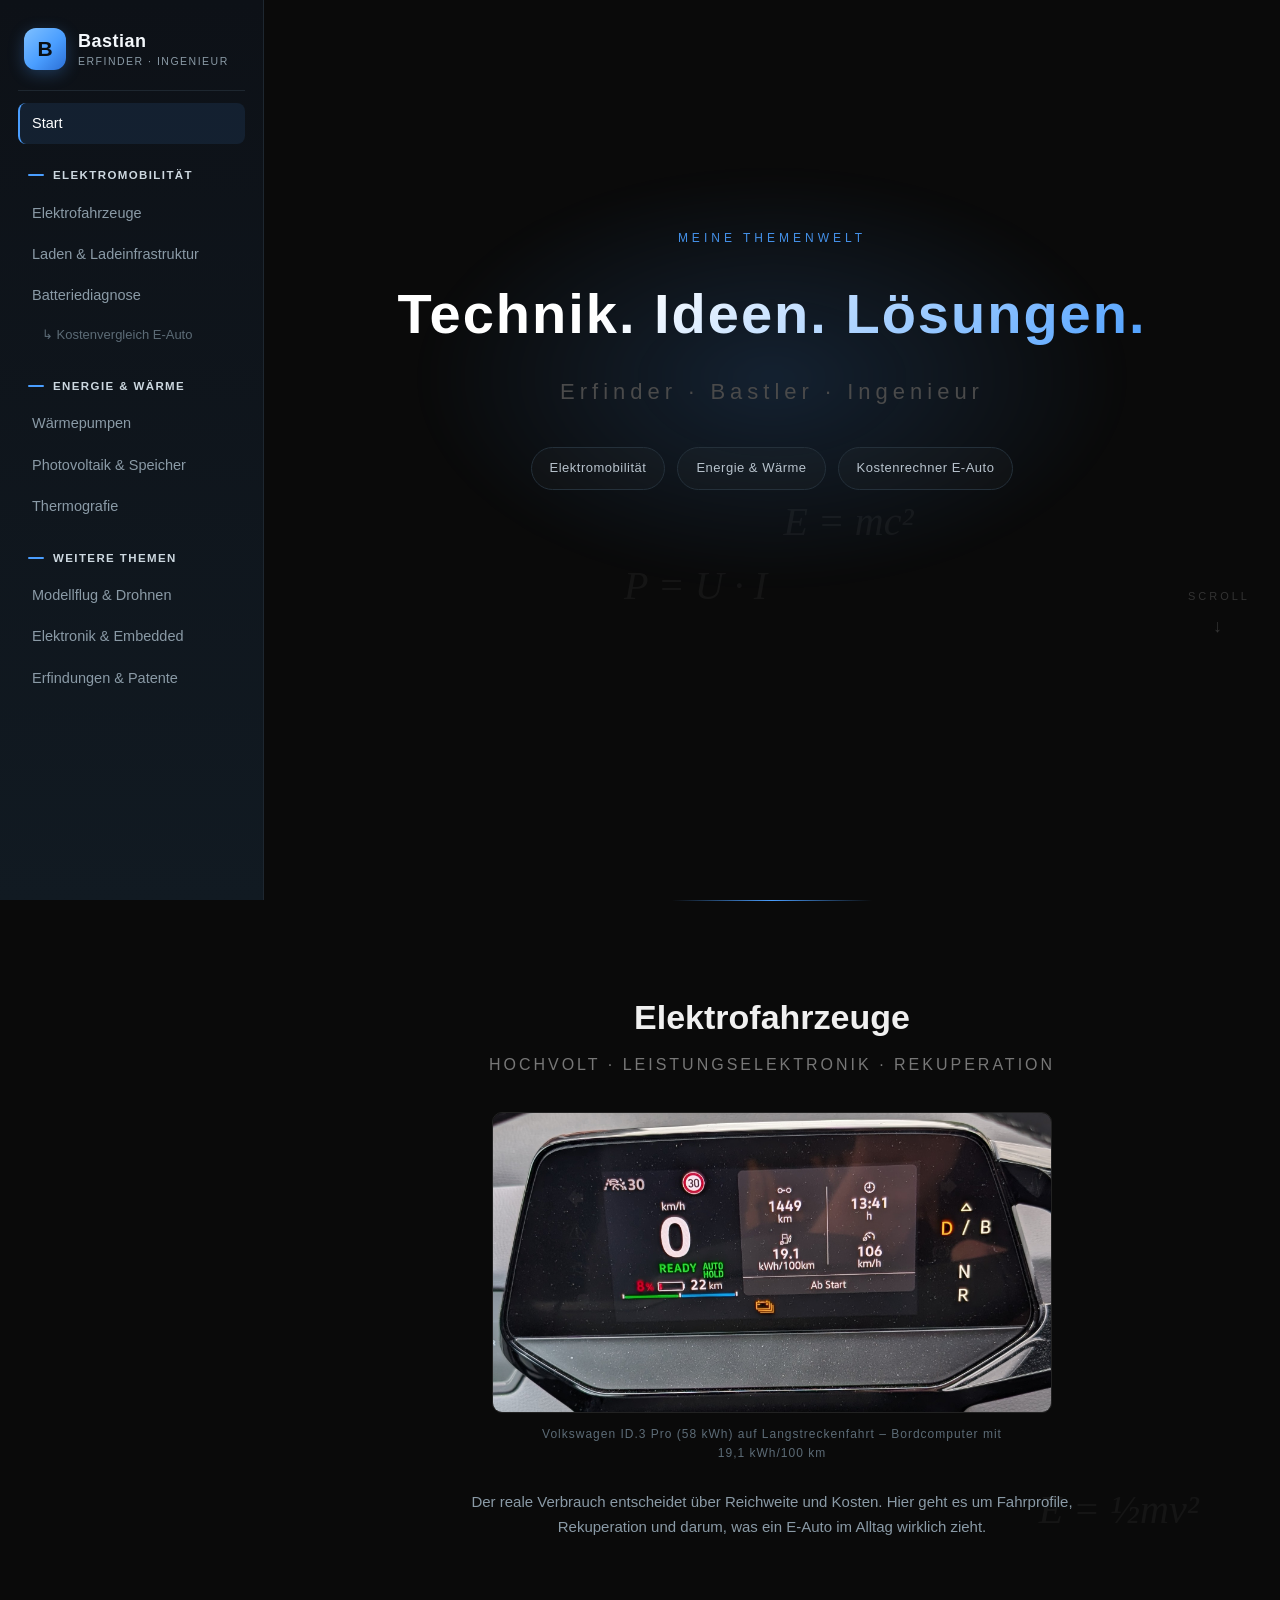
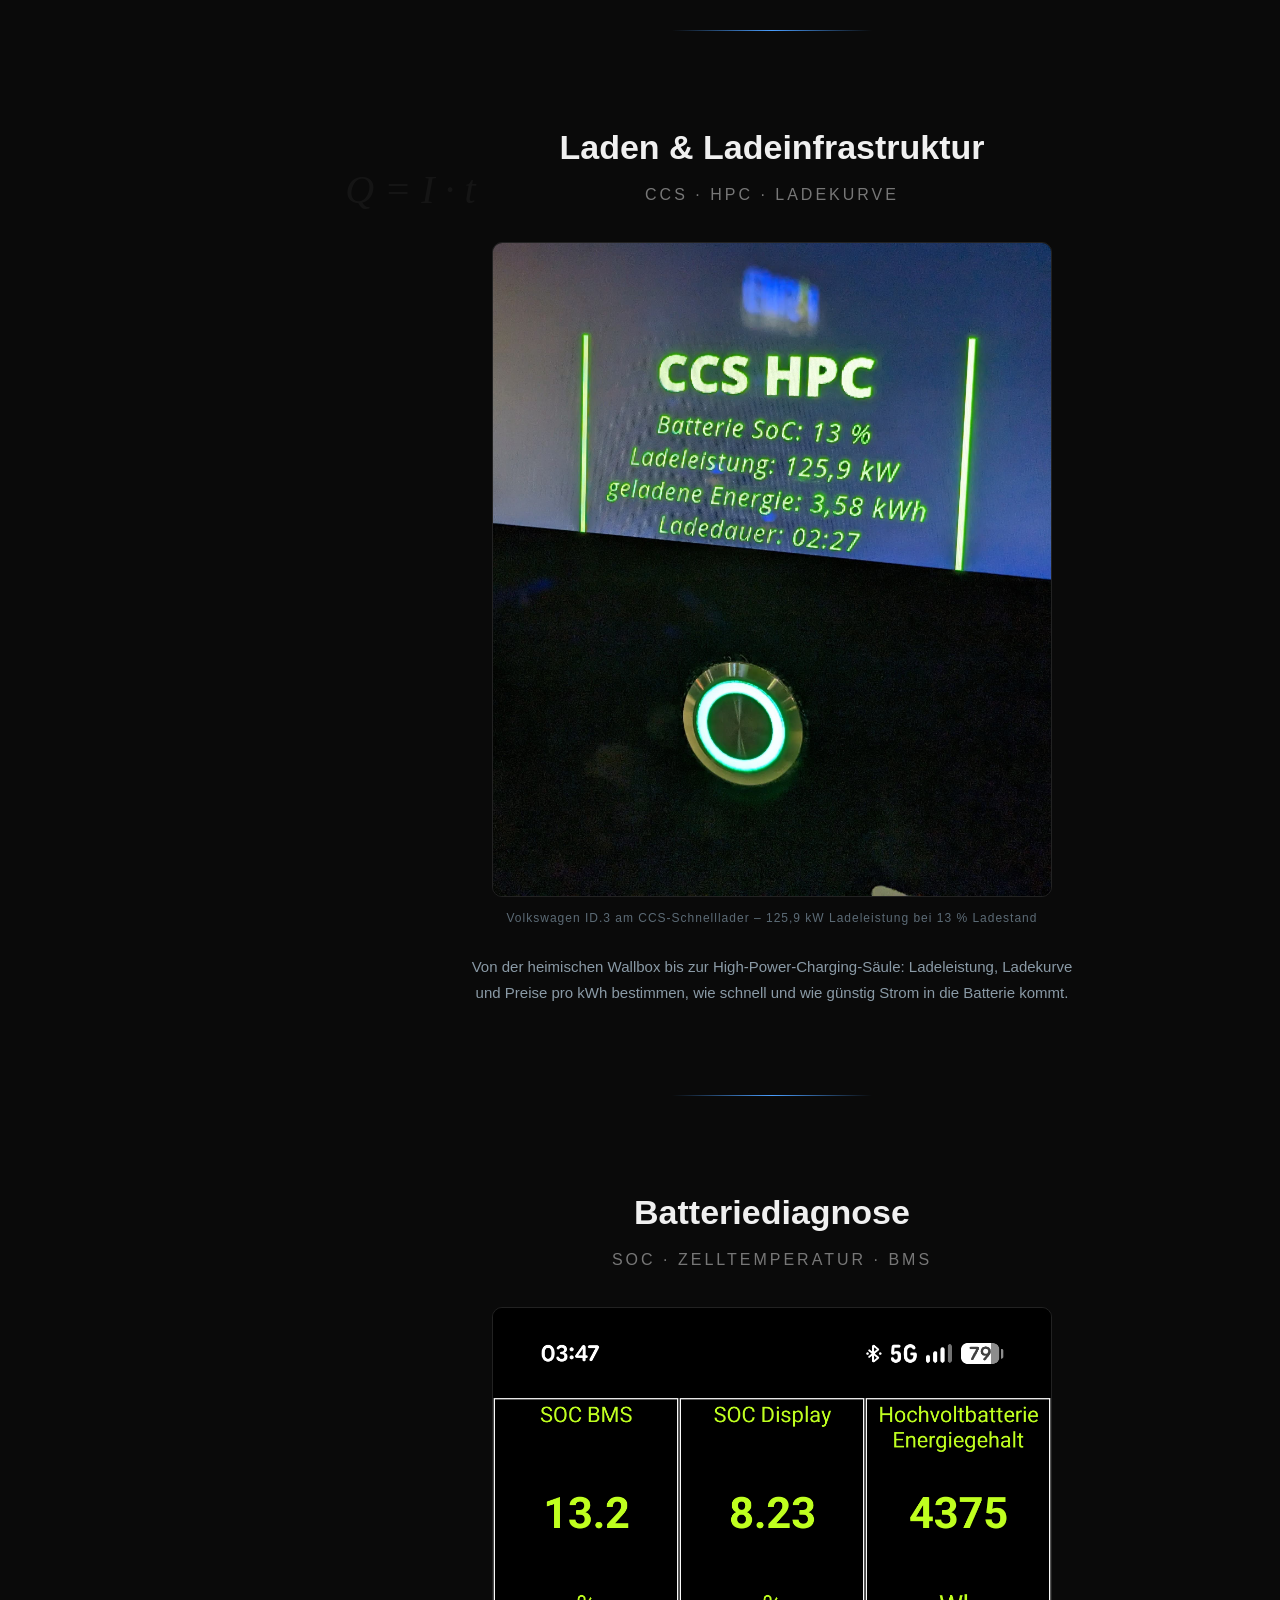
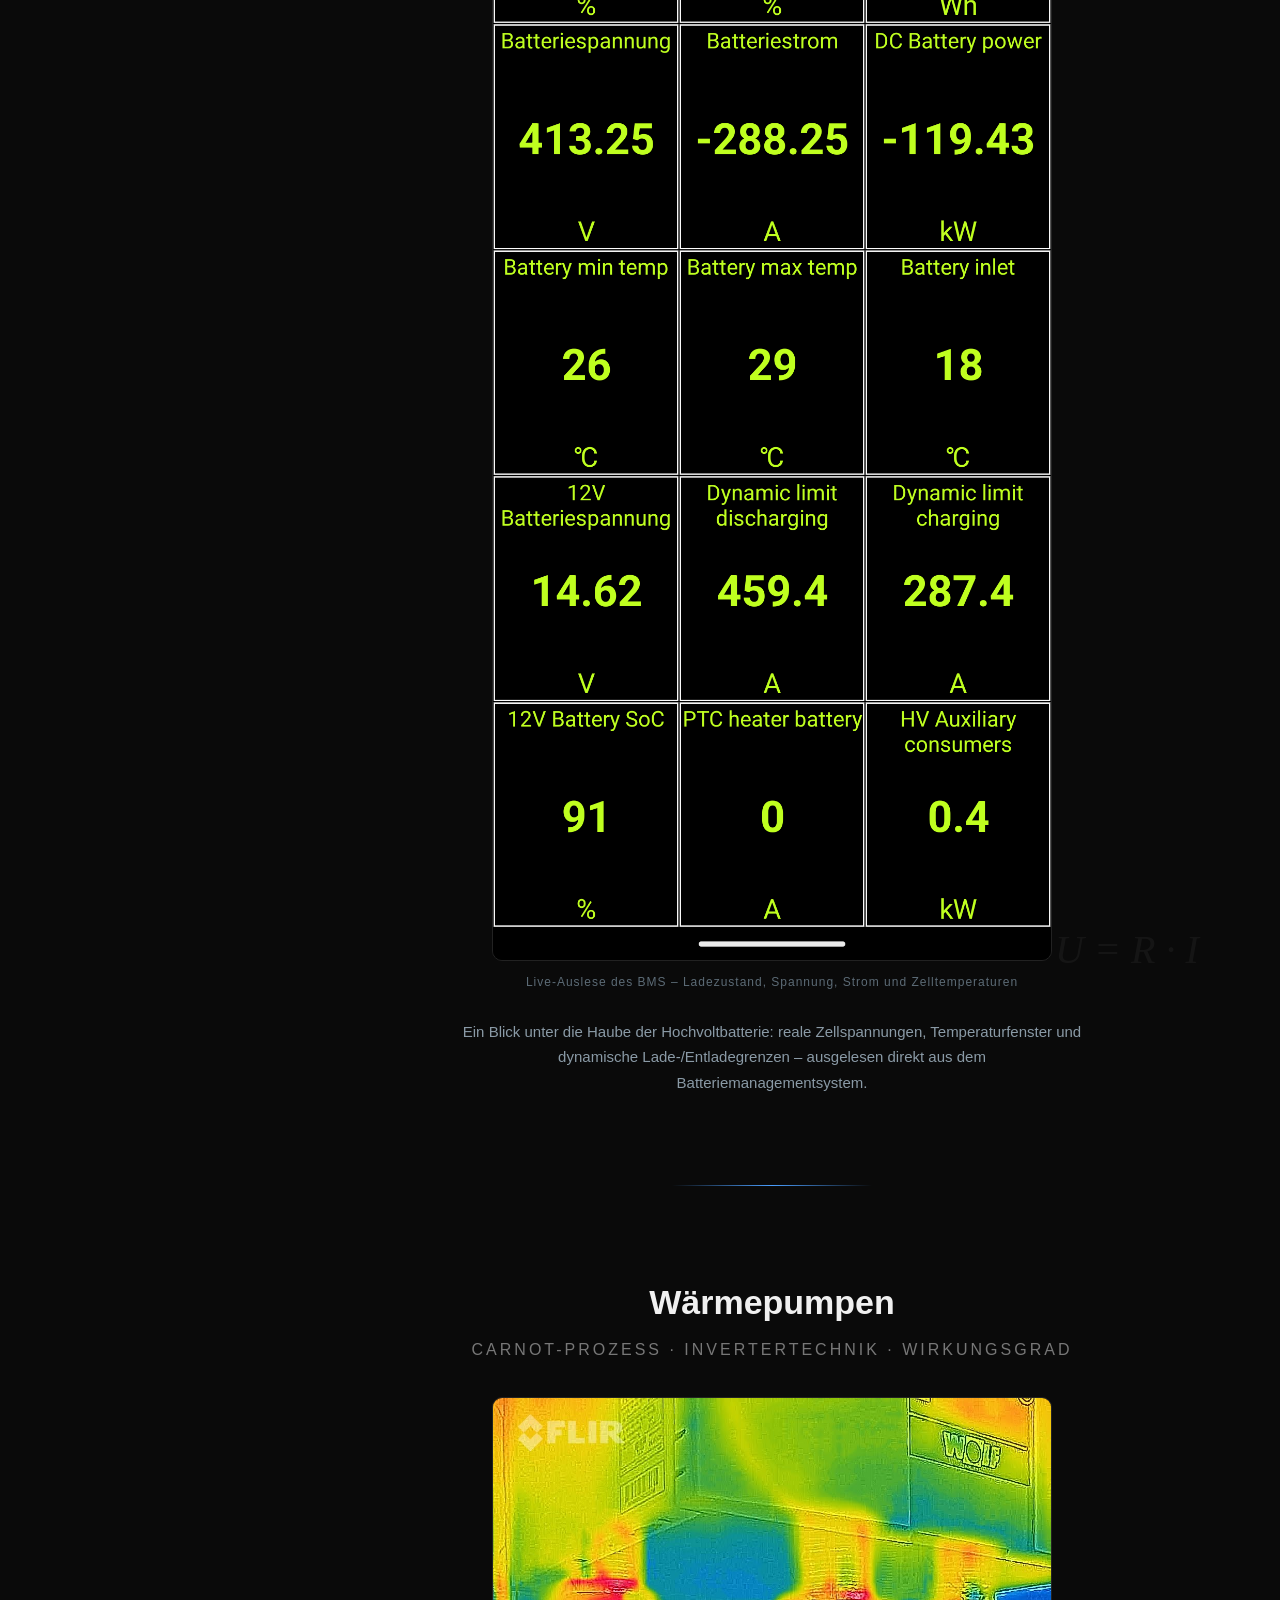
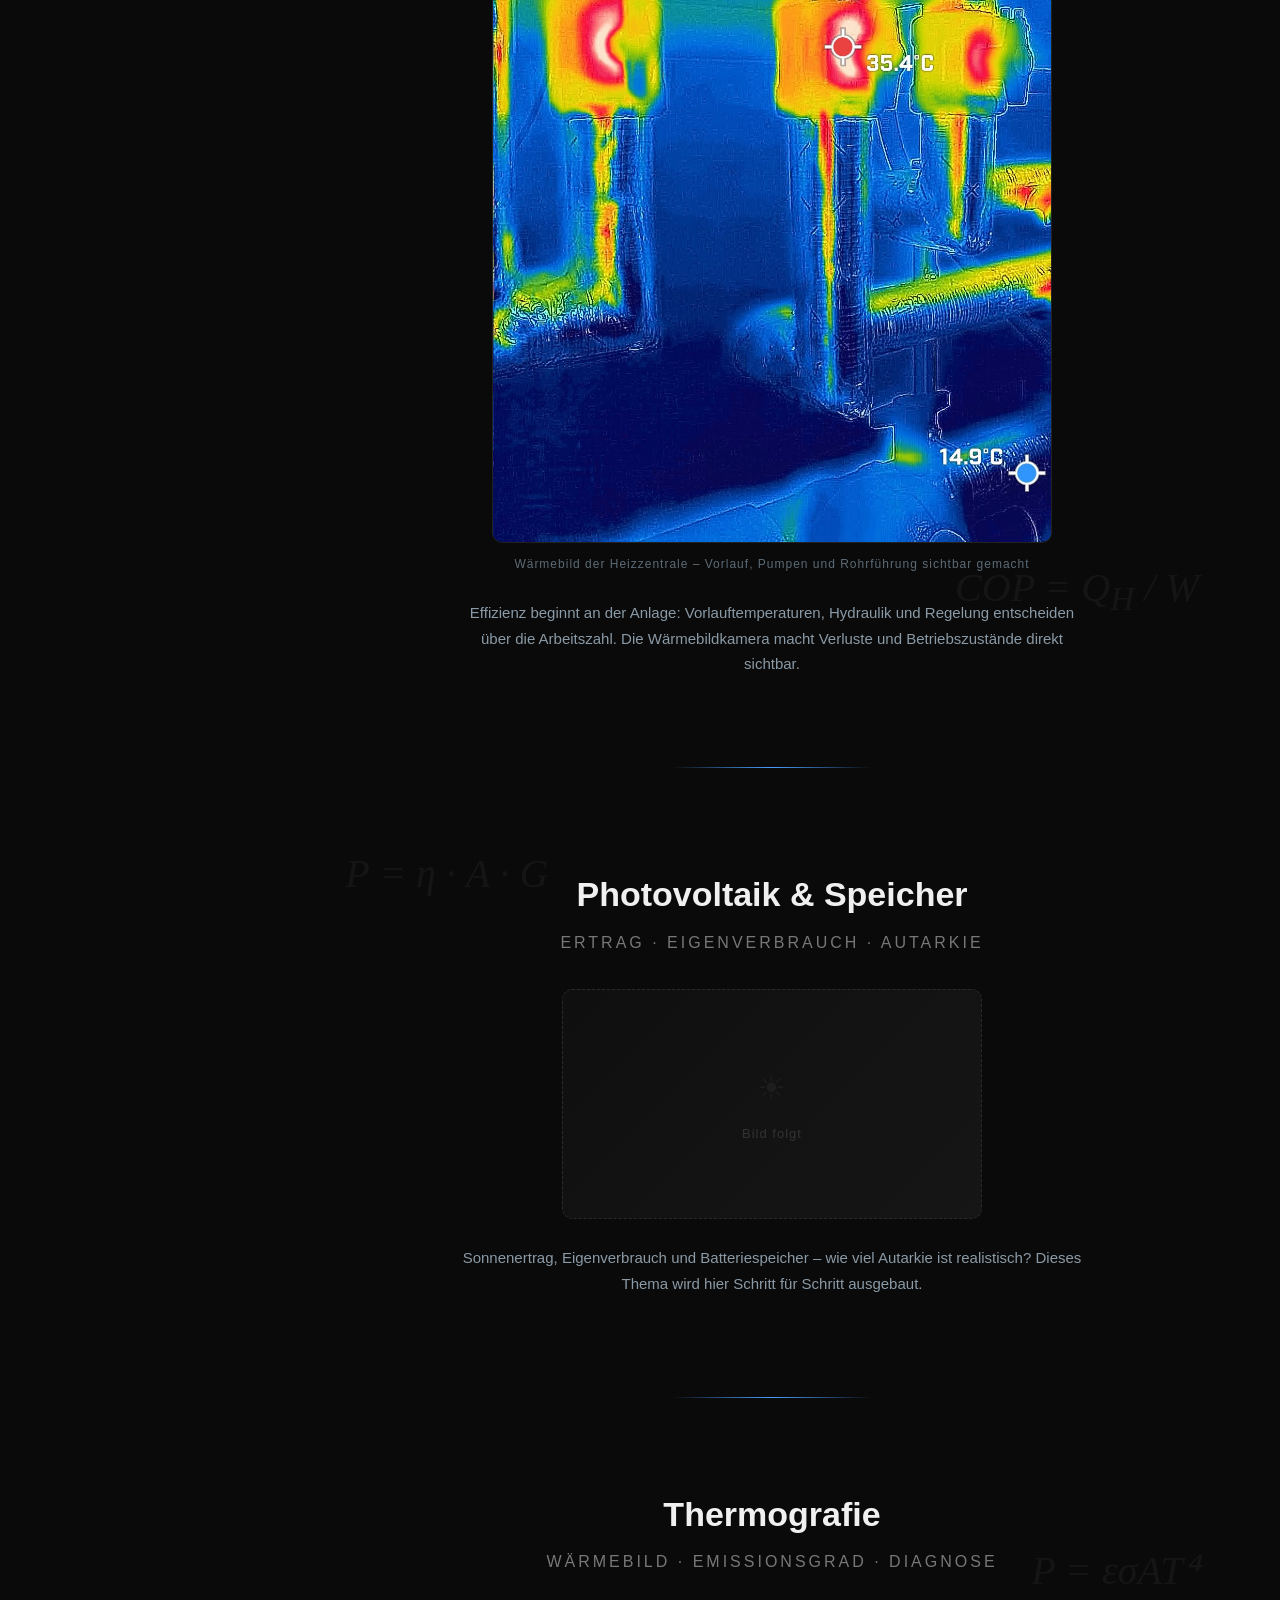
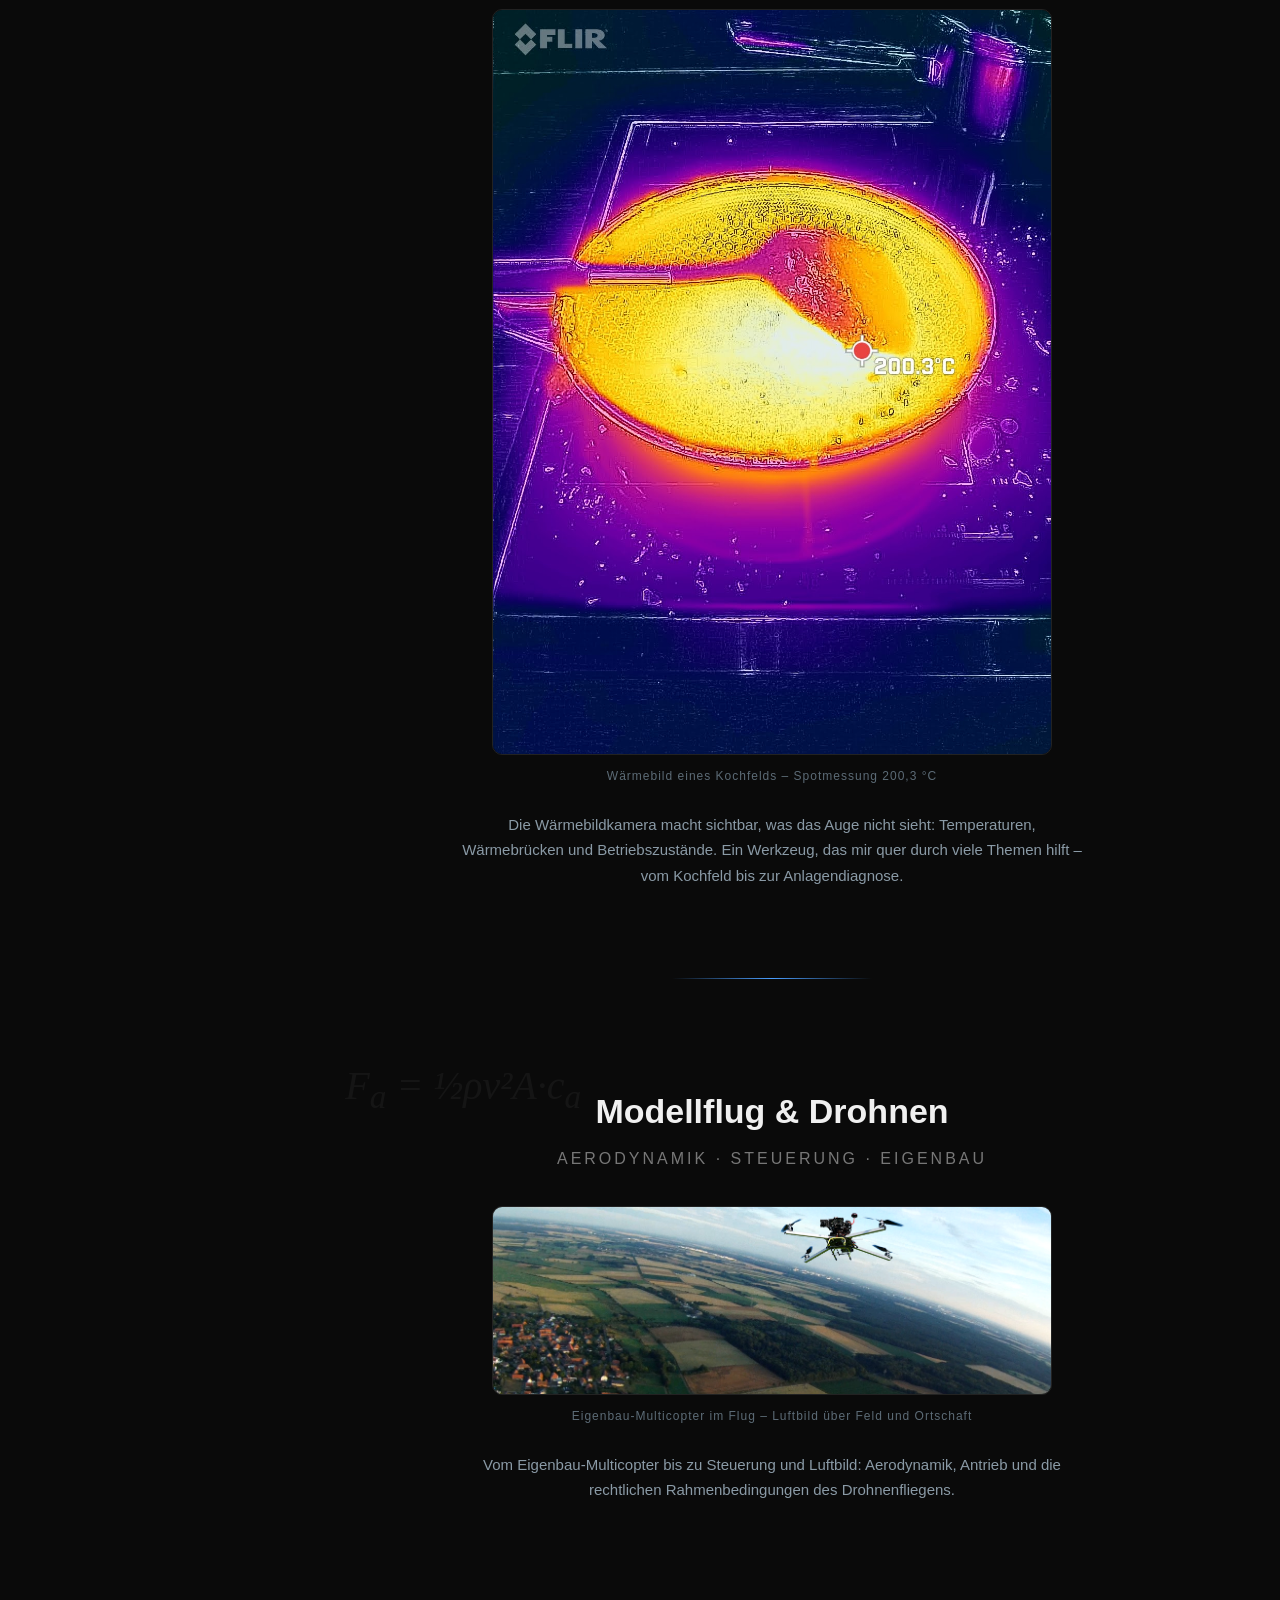
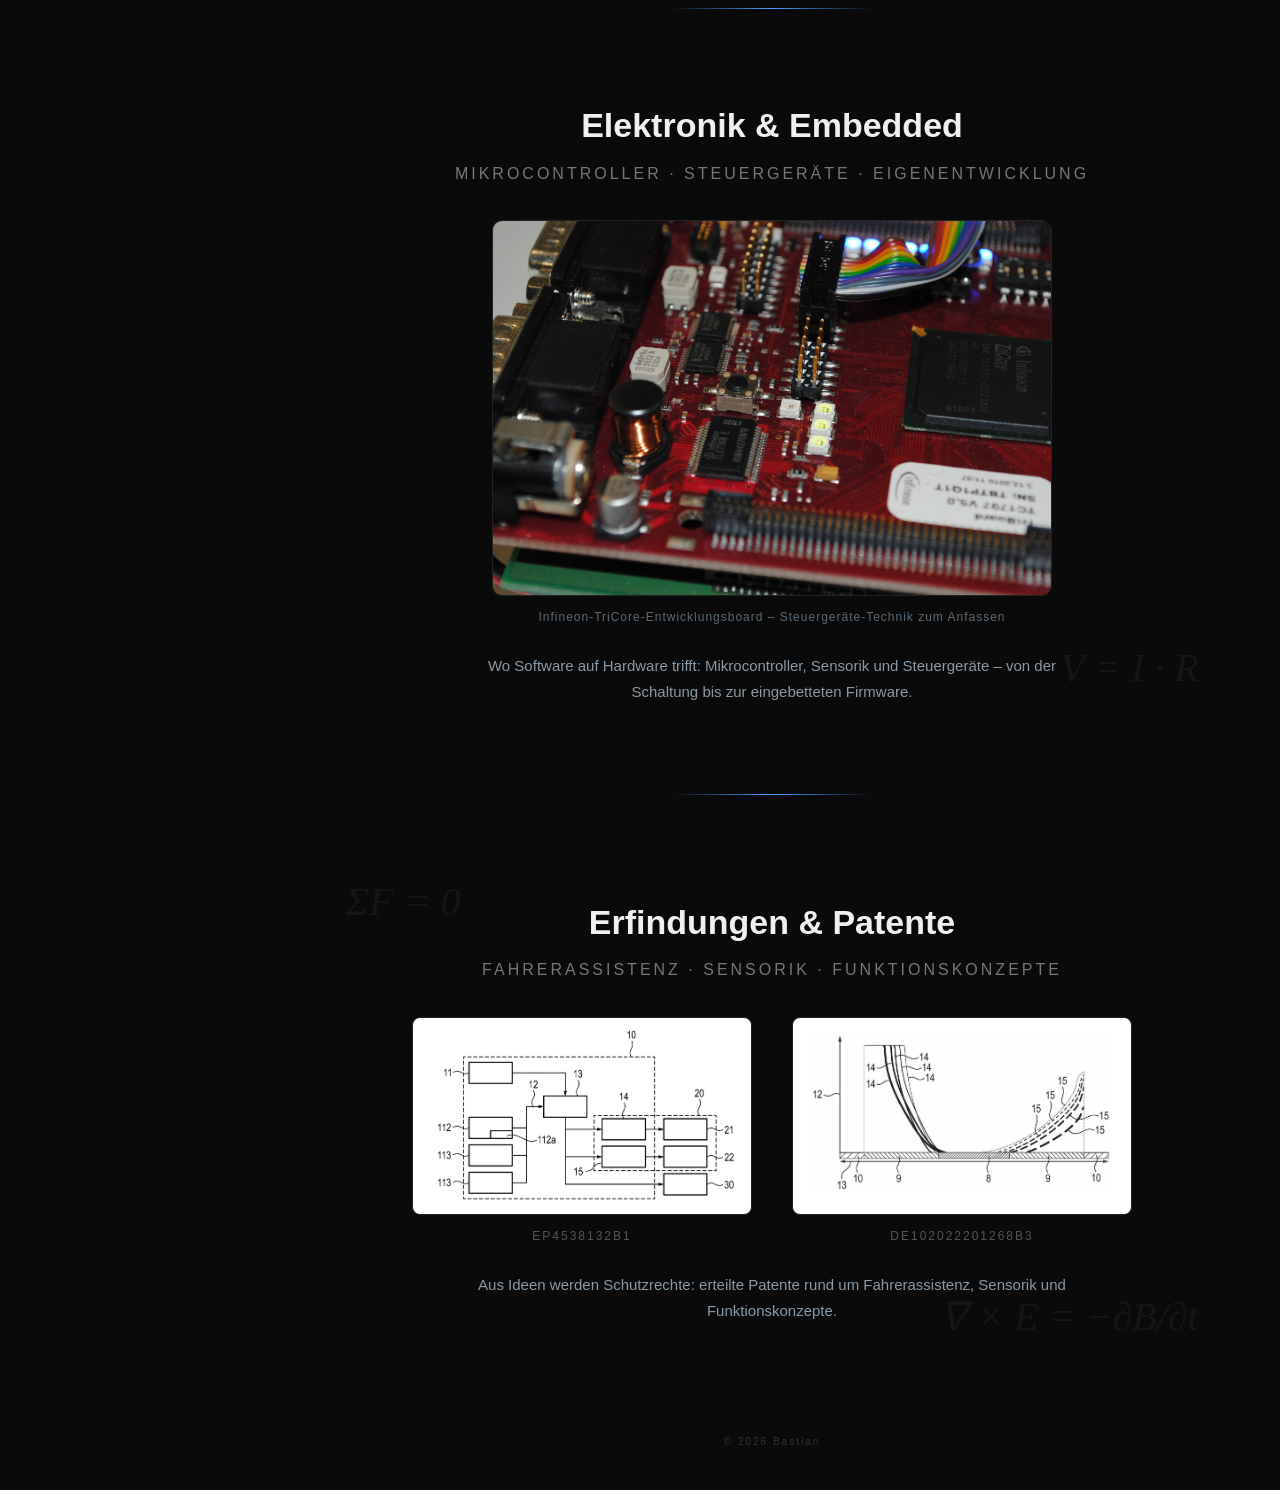
==== index.html @ c8def722 "Rechner PV/Netz-Mix + lokale Speicherung; Navigation & Startseite aufgewertet Kostenrechner: - Heiml" ====
<!DOCTYPE html>
<html lang="de">
<head>
<meta charset="UTF-8">
<meta name="viewport" content="width=device-width, initial-scale=1.0">
<title>Technik. Ideen. Lösungen.</title>
<meta name="description" content="Bastian – Erfinder, Bastler, Ingenieur. Themenwelt rund um Elektromobilität, Energie & Wärme, Modellflug, Elektronik und eigene Patente.">
<link rel="stylesheet" href="css/site.css">
<style>

/* ── Seiten-spezifisch: index.html ────────────────────────── */

/* Hero-Sektion (volle Höhe) */
.hero {
    min-height: 100vh;
    display: flex;
    flex-direction: column;
    align-items: center;
    justify-content: center;
    text-align: center;
    padding: 60px 30px;
    position: relative;
    opacity: 0;
    transform: translateY(40px);
    transition: opacity 0.9s ease, transform 0.9s ease;
}
.hero.visible { opacity: 1; transform: translateY(0); }

/* Weicher Lichtschein hinter dem Titel */
.hero-glow {
    position: absolute;
    top: 42%;
    left: 50%;
    width: min(720px, 90vw);
    height: 420px;
    transform: translate(-50%, -50%);
    background: radial-gradient(ellipse at center, rgba(74,158,255,0.16), transparent 70%);
    filter: blur(10px);
    pointer-events: none;
    z-index: 0;
}
.hero > *:not(.hero-glow) { position: relative; z-index: 1; }
.hero-kicker {
    font-size: 12px;
    letter-spacing: 4px;
    text-transform: uppercase;
    color: var(--accent);
    margin-bottom: 20px;
    opacity: 0.9;
}
.hero-chips {
    display: flex;
    gap: 12px;
    flex-wrap: wrap;
    justify-content: center;
    margin-top: 38px;
}
.hero-chips a {
    padding: 10px 18px;
    border: 1px solid #24303a;
    border-radius: 999px;
    background: rgba(255,255,255,0.02);
    color: #b7c2cc;
    text-decoration: none;
    font-size: 13px;
    letter-spacing: 0.5px;
    transition: border-color 0.25s ease, color 0.25s ease, background 0.25s ease;
}
.hero-chips a:hover {
    border-color: var(--accent);
    color: #fff;
    background: rgba(74,158,255,0.10);
}

/* Themen-Sektionen */
section {
    min-height: 70vh;
    display: flex;
    flex-direction: column;
    align-items: center;
    justify-content: center;
    text-align: center;
    padding: 90px 30px;
    position: relative;
    opacity: 0;
    transform: translateY(40px);
    transition: opacity 0.9s ease, transform 0.9s ease, filter 0.4s ease;
}
section.visible { opacity: 1; transform: translateY(0); }

/* Trennlinie oben an jeder Sektion */
section::before {
    content: "";
    position: absolute;
    top: 0;
    left: 50%;
    transform: translateX(-50%);
    width: 200px;
    height: 1px;
    background: linear-gradient(90deg, transparent, var(--accent), transparent);
}

/* Typografie */
h1 {
    font-size: clamp(32px, 6vw, 56px);
    font-weight: 700;
    letter-spacing: 2px;
    background: linear-gradient(135deg, #ffffff 30%, var(--accent) 100%);
    -webkit-background-clip: text;
    -webkit-text-fill-color: transparent;
    background-clip: text;
    margin-bottom: 16px;
}
h2 {
    font-size: clamp(16px, 2.5vw, 24px);
    font-weight: 300;
    color: #666;
    letter-spacing: 8px;
    text-transform: uppercase;
    margin-bottom: 28px;
}
.statement {
    font-size: clamp(16px, 2.5vw, 22px);
    letter-spacing: 5px;
    font-weight: 300;
    color: #4a4a4a;
}

/* Themen-Kopf */
.topic-title {
    font-size: clamp(24px, 4vw, 34px);
    font-weight: 600;
    margin-bottom: 8px;
    color: #f0f0f0;
}
.topic-tagline {
    font-size: clamp(13px, 1.8vw, 16px);
    color: #777;
    letter-spacing: 3px;
    text-transform: uppercase;
    margin-bottom: 34px;
}
.topic-desc {
    max-width: 620px;
    margin: 26px auto 0;
    color: var(--muted);
    font-size: 15px;
    line-height: 1.7;
}

/* Bild-Figur */
figure.media {
    margin: 0 auto;
    max-width: min(560px, 88vw);
}
figure.media img {
    width: 100%;
    height: auto;
    display: block;
    border: 1px solid #222;
    border-radius: 10px;
    background: #0f0f0f;
    transition: border-color 0.3s ease, box-shadow 0.3s ease, filter 0.3s ease;
}
figure.media img:hover {
    border-color: var(--accent);
    box-shadow: 0 0 26px rgba(74, 158, 255, 0.14);
    filter: brightness(1.04);
}
figure.media figcaption {
    margin-top: 12px;
    font-size: 12px;
    letter-spacing: 1px;
    color: var(--faint);
}

/* Zwei Bilder nebeneinander (Thermografie) */
.media-row {
    display: flex;
    gap: 22px;
    flex-wrap: wrap;
    justify-content: center;
    align-items: flex-start;
}
.media-row figure.media { max-width: min(280px, 80vw); }

/* Bild-Platzhalter (für Themen ohne Bild) */
.img-placeholder {
    width: min(420px, 84vw);
    height: 230px;
    border: 1px dashed #2a2a2a;
    border-radius: 10px;
    display: flex;
    flex-direction: column;
    align-items: center;
    justify-content: center;
    gap: 10px;
    background: linear-gradient(135deg, #0f0f0f 0%, #161616 100%);
    color: #333;
    font-size: 13px;
    letter-spacing: 1px;
}
.img-placeholder .icon { font-size: 32px; opacity: 0.35; }

/* Button-Link zur Unterseite */
.topic-link {
    display: inline-block;
    margin-top: 26px;
    padding: 11px 22px;
    border: 1px solid var(--accent);
    border-radius: 10px;
    color: var(--accent);
    text-decoration: none;
    font-size: 13px;
    letter-spacing: 1.5px;
    text-transform: uppercase;
    transition: background 0.25s ease, color 0.25s ease, box-shadow 0.25s ease;
}
.topic-link:hover {
    background: var(--accent);
    color: #0a0a0a;
    box-shadow: 0 0 22px rgba(74, 158, 255, 0.30);
}

/* Patent-Grid */
.patent-grid {
    display: flex;
    gap: 40px;
    flex-wrap: wrap;
    justify-content: center;
    align-items: flex-start;
}
.patent-card {
    display: flex;
    flex-direction: column;
    align-items: center;
    gap: 12px;
    text-decoration: none;
    color: #888;
    transition: transform 0.3s ease;
}
.patent-card:hover { transform: translateY(-4px); }
.patent-card img {
    width: min(340px, 80vw);
    height: auto;
    border: 1px solid #222;
    border-radius: 8px;
    background: #fff;
    padding: 12px;
    transition: border-color 0.3s ease, box-shadow 0.3s ease, filter 0.3s ease;
}
.patent-card:hover img {
    border-color: var(--accent);
    box-shadow: 0 0 20px rgba(74, 158, 255, 0.15);
    filter: brightness(1.05);
}
.patent-label {
    font-size: 12px;
    letter-spacing: 2px;
    color: #555;
    text-transform: uppercase;
    transition: color 0.3s ease;
}
.patent-card:hover .patent-label { color: var(--accent); }

/* Formeln im Hintergrund */
.formula {
    position: absolute;
    opacity: 0.05;
    font-size: clamp(24px, 3.5vw, 40px);
    font-family: "Times New Roman", "Cambria Math", serif;
    font-style: italic;
    pointer-events: none;
    animation: float 8s ease-in-out infinite;
}
.formula.tl { top: 12%;  left: 8%;  animation-delay: 0s;   }
.formula.br { bottom: 12%; right: 8%;  animation-delay: -4s; }
.formula.tr { top: 12%;  right: 8%; animation-delay: -2s; }
.formula.bl { bottom: 12%; left: 8%;  animation-delay: -6s; }
@keyframes float {
    0%, 100% { transform: translateY(0); }
    50%      { transform: translateY(-10px); }
}

/* Scroll-Indikator */
.scroll-hint {
    position: absolute;
    bottom: 30px;
    left: 50%;
    transform: translateX(-50%);
    display: flex;
    flex-direction: column;
    align-items: center;
    gap: 6px;
    color: #333;
    font-size: 11px;
    letter-spacing: 3px;
    text-transform: uppercase;
    animation: pulse 2.5s ease-in-out infinite;
}
.scroll-hint .arrow { font-size: 18px; }
@keyframes pulse {
    0%, 100% { opacity: 0.3; }
    50%      { opacity: 0.8; }
}

/* Impressum & Footer */
.impressum {
    text-align: center;
    padding: 30px 20px 10px 20px;
    color: #333;
    font-size: 11px;
    letter-spacing: 1px;
    line-height: 1.8;
}
.impressum a {
    color: #555;
    text-decoration: none;
    border-bottom: 1px solid #333;
    transition: color 0.3s ease;
}
.impressum a:hover { color: var(--accent); }
footer {
    text-align: center;
    padding: 10px 20px 40px 20px;
    color: #333;
    font-size: 10px;
    letter-spacing: 2px;
}

@media (max-width: 600px) {
    .patent-grid { gap: 24px; }
    .patent-card img { padding: 8px; }
    section { padding: 70px 22px; }
}

</style>
</head>
<body>

<!-- ═══════════════ NAVIGATION ═══════════════ -->
<button class="nav-toggle" aria-label="Menü öffnen" aria-expanded="false">&#9776;</button>
<div class="nav-backdrop"></div>

<nav class="sidebar" id="sidebar" aria-label="Hauptnavigation">
    <div class="sidebar-inner">
        <a class="brand" href="index.html">
            <span class="brand-mark" aria-hidden="true">B</span>
            <span class="brand-text">
                <span class="brand-name">Bastian</span>
                <span class="brand-role">Erfinder &middot; Ingenieur</span>
            </span>
        </a>
        <ul class="nav-list">
            <li><a href="#start" data-nav>Start</a></li>

            <li class="nav-group">Elektromobilit&auml;t</li>
            <li><a href="#elektrofahrzeuge" data-nav>Elektrofahrzeuge</a></li>
            <li><a href="#laden" data-nav>Laden &amp; Ladeinfrastruktur</a></li>
            <li><a href="#batterie" data-nav>Batteriediagnose</a></li>
            <li><a class="nav-sub-link" href="elektroauto-kostenvergleich.html">&#8627; Kostenvergleich E-Auto</a></li>

            <li class="nav-group">Energie &amp; W&auml;rme</li>
            <li><a href="#waermepumpen" data-nav>W&auml;rmepumpen</a></li>
            <li><a href="#photovoltaik" data-nav>Photovoltaik &amp; Speicher</a></li>
            <li><a href="#thermografie" data-nav>Thermografie</a></li>

            <li class="nav-group">Weitere Themen</li>
            <li><a href="#drohnen" data-nav>Modellflug &amp; Drohnen</a></li>
            <li><a href="#elektronik" data-nav>Elektronik &amp; Embedded</a></li>
            <li><a href="#erfindungen" data-nav>Erfindungen &amp; Patente</a></li>
        </ul>
    </div>
</nav>


<!-- ═══════════════ INHALT ═══════════════ -->
<div class="page">

    <!-- ── HERO ── -->
    <div class="hero" id="start">
        <div class="hero-glow"></div>
        <div class="hero-kicker">Meine Themenwelt</div>
        <h1>Technik. Ideen. L&ouml;sungen.</h1>
        <div class="statement">Erfinder &middot; Bastler &middot; Ingenieur</div>

        <div class="hero-chips">
            <a href="#elektrofahrzeuge">Elektromobilit&auml;t</a>
            <a href="#waermepumpen">Energie &amp; W&auml;rme</a>
            <a href="elektroauto-kostenvergleich.html">Kostenrechner E-Auto</a>
        </div>

        <div class="formula tl">E = mc&sup2;</div>
        <div class="formula br">P = U &middot; I</div>

        <div class="scroll-hint">
            <span>Scroll</span>
            <span class="arrow">&#8595;</span>
        </div>
    </div>


    <!-- ── ELEKTROFAHRZEUGE ── -->
    <section id="elektrofahrzeuge" class="topic-section">
        <div class="topic-title">Elektrofahrzeuge</div>
        <div class="topic-tagline">Hochvolt &middot; Leistungselektronik &middot; Rekuperation</div>
        <figure class="media">
            <img src="img/bev_01.jpg" alt="Kombiinstrument eines Volkswagen ID.3 Pro mit Momentanverbrauch 19,1 kWh/100 km" loading="lazy">
            <figcaption>Volkswagen ID.3 Pro (58&nbsp;kWh) auf Langstreckenfahrt &ndash; Bordcomputer mit 19,1&nbsp;kWh/100&nbsp;km</figcaption>
        </figure>
        <p class="topic-desc">
            Der reale Verbrauch entscheidet &uuml;ber Reichweite und Kosten. Hier geht es um
            Fahrprofile, Rekuperation und darum, was ein E-Auto im Alltag wirklich zieht.
        </p>
        <div class="formula br">E = &frac12;mv&sup2;</div>
    </section>


    <!-- ── LADEN & LADEINFRASTRUKTUR ── -->
    <section id="laden" class="topic-section">
        <div class="topic-title">Laden &amp; Ladeinfrastruktur</div>
        <div class="topic-tagline">CCS &middot; HPC &middot; Ladekurve</div>
        <figure class="media">
            <img src="img/PXL_20240322_222939640~2.jpg" alt="Volkswagen ID.3 an einer CCS-Schnellladesäule mit 125,9 kW Ladeleistung" loading="lazy">
            <figcaption>Volkswagen ID.3 am CCS-Schnelllader &ndash; 125,9&nbsp;kW Ladeleistung bei 13&nbsp;% Ladestand</figcaption>
        </figure>
        <p class="topic-desc">
            Von der heimischen Wallbox bis zur High-Power-Charging-S&auml;ule: Ladeleistung,
            Ladekurve und Preise pro kWh bestimmen, wie schnell und wie g&uuml;nstig Strom
            in die Batterie kommt.
        </p>
        <div class="formula tl">Q = I &middot; t</div>
    </section>


    <!-- ── BATTERIEDIAGNOSE ── -->
    <section id="batterie" class="topic-section">
        <div class="topic-title">Batteriediagnose</div>
        <div class="topic-tagline">SoC &middot; Zelltemperatur &middot; BMS</div>
        <figure class="media">
            <img src="img/bev_02.png" alt="Live-Diagnose der Hochvoltbatterie: SoC, Spannung, Strom, Zelltemperaturen" loading="lazy">
            <figcaption>Live-Auslese des BMS &ndash; Ladezustand, Spannung, Strom und Zelltemperaturen</figcaption>
        </figure>
        <p class="topic-desc">
            Ein Blick unter die Haube der Hochvoltbatterie: reale Zellspannungen,
            Temperaturfenster und dynamische Lade-/Entladegrenzen &ndash; ausgelesen direkt
            aus dem Batteriemanagementsystem.
        </p>
        <div class="formula br">U = R &middot; I</div>
    </section>


    <!-- ── WÄRMEPUMPEN ── -->
    <section id="waermepumpen" class="topic-section">
        <div class="topic-title">W&auml;rmepumpen</div>
        <div class="topic-tagline">Carnot-Prozess &middot; Invertertechnik &middot; Wirkungsgrad</div>
        <figure class="media">
            <img src="img/FLIR_20230604_055916_117.jpg" alt="Wärmebild der Heizungsanlage: Pumpen und Rohrleitungen bei 35,4 °C" loading="lazy">
            <figcaption>W&auml;rmebild der Heizzentrale &ndash; Vorlauf, Pumpen und Rohrf&uuml;hrung sichtbar gemacht</figcaption>
        </figure>
        <p class="topic-desc">
            Effizienz beginnt an der Anlage: Vorlauftemperaturen, Hydraulik und Regelung
            entscheiden &uuml;ber die Arbeitszahl. Die W&auml;rmebildkamera macht Verluste und
            Betriebszust&auml;nde direkt sichtbar.
        </p>
        <div class="formula br">COP = Q<sub>H</sub> / W</div>
    </section>


    <!-- ── PHOTOVOLTAIK & SPEICHER ── -->
    <section id="photovoltaik" class="topic-section">
        <div class="topic-title">Photovoltaik &amp; Speicher</div>
        <div class="topic-tagline">Ertrag &middot; Eigenverbrauch &middot; Autarkie</div>
        <div class="img-placeholder">
            <span class="icon">&#9728;</span>
            <span>Bild folgt</span>
        </div>
        <p class="topic-desc">
            Sonnenertrag, Eigenverbrauch und Batteriespeicher &ndash; wie viel Autarkie ist
            realistisch? Dieses Thema wird hier Schritt f&uuml;r Schritt ausgebaut.
        </p>
        <div class="formula tl">P = &eta; &middot; A &middot; G</div>
    </section>


    <!-- ── THERMOGRAFIE ── -->
    <section id="thermografie" class="topic-section">
        <div class="topic-title">Thermografie</div>
        <div class="topic-tagline">W&auml;rmebild &middot; Emissionsgrad &middot; Diagnose</div>
        <figure class="media">
            <img src="img/FLIR_20241201_032158_669.jpg" alt="Wärmebild einer Pfanne auf dem Kochfeld mit Spotmessung 200,3 °C" loading="lazy">
            <figcaption>W&auml;rmebild eines Kochfelds &ndash; Spotmessung 200,3 &deg;C</figcaption>
        </figure>
        <p class="topic-desc">
            Die W&auml;rmebildkamera macht sichtbar, was das Auge nicht sieht: Temperaturen,
            W&auml;rmebr&uuml;cken und Betriebszust&auml;nde. Ein Werkzeug, das mir quer durch viele
            Themen hilft &ndash; vom Kochfeld bis zur Anlagendiagnose.
        </p>
        <div class="formula tr">P = &epsilon;&sigma;AT&#8308;</div>
    </section>


    <!-- ── MODELLFLUG & DROHNEN ── -->
    <section id="drohnen" class="topic-section">
        <div class="topic-title">Modellflug &amp; Drohnen</div>
        <div class="topic-tagline">Aerodynamik &middot; Steuerung &middot; Eigenbau</div>
        <figure class="media">
            <img src="img/DrohnenRecht-Banner_Copter2.png" alt="Eigenbau-Multicopter mit Kamera im Flug über Feldern und Ortschaft" loading="lazy">
            <figcaption>Eigenbau-Multicopter im Flug &ndash; Luftbild &uuml;ber Feld und Ortschaft</figcaption>
        </figure>
        <p class="topic-desc">
            Vom Eigenbau-Multicopter bis zu Steuerung und Luftbild: Aerodynamik, Antrieb
            und die rechtlichen Rahmenbedingungen des Drohnenfliegens.
        </p>
        <div class="formula tl">F<sub>a</sub> = &frac12;&rho;v&sup2;A&middot;c<sub>a</sub></div>
    </section>


    <!-- ── ELEKTRONIK & EMBEDDED ── -->
    <section id="elektronik" class="topic-section">
        <div class="topic-title">Elektronik &amp; Embedded</div>
        <div class="topic-tagline">Mikrocontroller &middot; Steuerger&auml;te &middot; Eigenentwicklung</div>
        <figure class="media">
            <img src="img/elektronik.JPG" alt="Entwicklungsboard mit Infineon-TriCore-Mikrocontroller und Debug-Schnittstelle" loading="lazy">
            <figcaption>Infineon-TriCore-Entwicklungsboard &ndash; Steuerger&auml;te-Technik zum Anfassen</figcaption>
        </figure>
        <p class="topic-desc">
            Wo Software auf Hardware trifft: Mikrocontroller, Sensorik und Steuerger&auml;te
            &ndash; von der Schaltung bis zur eingebetteten Firmware.
        </p>
        <div class="formula br">V = I &middot; R</div>
    </section>


    <!-- ── ERFINDUNGEN & PATENTE ── -->
    <section id="erfindungen" class="topic-section">
        <div class="topic-title">Erfindungen &amp; Patente</div>
        <div class="topic-tagline">Fahrerassistenz &middot; Sensorik &middot; Funktionskonzepte</div>

        <div class="patent-grid">
            <a class="patent-card" href="https://patents.google.com/patent/EP4538132B1" target="_blank" rel="noopener">
                <img src="img/patent_01.png" alt="Patentschrift EP4538132B1">
                <span class="patent-label">EP4538132B1</span>
            </a>
            <a class="patent-card" href="https://patents.google.com/patent/DE102022201268B3" target="_blank" rel="noopener">
                <img src="img/patent_02.png" alt="Patentschrift DE102022201268B3">
                <span class="patent-label">DE102022201268B3</span>
            </a>
        </div>

        <p class="topic-desc">
            Aus Ideen werden Schutzrechte: erteilte Patente rund um Fahrerassistenz,
            Sensorik und Funktionskonzepte.
        </p>

        <div class="formula tl">&Sigma;F = 0</div>
        <div class="formula br">&nabla; &times; E = &minus;&part;B/&part;t</div>
    </section>


    <!-- ── FOOTER ── -->
    <!-- HINWEIS: Impressum nach § 5 DDG (Name, Anschrift, Kontakt) noch ergänzen. -->
    <footer>
        &copy; 2026 Bastian
    </footer>

</div><!-- /.page -->


<!-- ═══════════════ JAVASCRIPT ═══════════════ -->
<script>
// Einblenden der Sektionen beim Scrollen
const observer = new IntersectionObserver((entries) => {
    entries.forEach(entry => {
        if (entry.isIntersecting) entry.target.classList.add('visible');
    });
}, { threshold: 0.12 });
document.querySelectorAll('section, .hero').forEach(el => observer.observe(el));

// Mobiles Navigationsmenü öffnen/schließen
const toggle   = document.querySelector('.nav-toggle');
const backdrop = document.querySelector('.nav-backdrop');
function closeNav() {
    document.body.classList.remove('nav-open');
    toggle.setAttribute('aria-expanded', 'false');
}
toggle.addEventListener('click', () => {
    const open = document.body.classList.toggle('nav-open');
    toggle.setAttribute('aria-expanded', open ? 'true' : 'false');
});
backdrop.addEventListener('click', closeNav);
document.querySelectorAll('.sidebar a').forEach(a =>
    a.addEventListener('click', closeNav));

// Scrollspy: aktiven Navigationspunkt markieren
const navLinks = [...document.querySelectorAll('.nav-list a[data-nav]')];
const spy = new IntersectionObserver((entries) => {
    entries.forEach(entry => {
        if (!entry.isIntersecting) return;
        const id = entry.target.id;
        navLinks.forEach(l =>
            l.classList.toggle('active', l.getAttribute('href') === '#' + id));
    });
}, { rootMargin: '-45% 0px -50% 0px' });
document.querySelectorAll('.page [id]').forEach(el => spy.observe(el));
</script>

</body>
</html>
---- css/site.css ----
/* ============================================================
   site.css — Gemeinsame Basis + linke Navigationsleiste
   Wird von index.html und allen Unterseiten eingebunden.
   ============================================================ */

/* ── Design-Tokens ─────────────────────────────────────────── */
:root {
    --bg:        #0a0a0a;
    --nav-bg:    #0d1117;
    --nav-bg2:   #111a22;
    --line:      #1e2730;
    --text:      #e0e0e0;
    --muted:     #8a9aa6;
    --faint:     #5c6b76;
    --accent:    #4a9eff;
    --sidebar-w: 264px;
}

/* ── Reset & Basis ─────────────────────────────────────────── */
* { margin: 0; padding: 0; box-sizing: border-box; }
html { scroll-behavior: smooth; }
body {
    font-family: "Segoe UI", Arial, Helvetica, sans-serif;
    background: var(--bg);
    color: var(--text);
    line-height: 1.6;
    overflow-x: hidden;
}

/* Anker-Sprünge nicht unter einen (evtl.) fixen Rand schieben */
:target { scroll-margin-top: 24px; }

/* ── Layout: Inhalt neben der Sidebar ──────────────────────── */
.page {
    margin-left: var(--sidebar-w);
    min-height: 100vh;
}

/* ── Navigations-Sidebar ───────────────────────────────────── */
.sidebar {
    position: fixed;
    top: 0;
    left: 0;
    width: var(--sidebar-w);
    height: 100vh;
    background: linear-gradient(180deg, var(--nav-bg) 0%, var(--nav-bg2) 100%);
    border-right: 1px solid var(--line);
    overflow-y: auto;
    z-index: 100;
    transition: transform 0.3s ease;
}
.sidebar-inner { padding: 28px 18px 40px; }

/* Marke / Kopf der Navigation – kompakte Wortmarke */
.brand {
    display: flex;
    align-items: center;
    gap: 12px;
    text-decoration: none;
    padding: 0 6px 20px;
    margin-bottom: 12px;
    border-bottom: 1px solid var(--line);
}
.brand-mark {
    flex: 0 0 auto;
    width: 42px;
    height: 42px;
    border-radius: 12px;
    display: flex;
    align-items: center;
    justify-content: center;
    font-size: 21px;
    font-weight: 800;
    color: #0a0f14;
    background: linear-gradient(135deg, #7fc0ff 0%, var(--accent) 55%, #2b6fd6 100%);
    box-shadow: 0 4px 16px rgba(74, 158, 255, 0.28);
}
.brand-text { display: flex; flex-direction: column; line-height: 1.2; }
.brand-name {
    font-size: 18px;
    font-weight: 800;
    letter-spacing: 0.5px;
    color: #f4f8fc;
}
.brand-role {
    margin-top: 2px;
    font-size: 10.5px;
    letter-spacing: 1.5px;
    text-transform: uppercase;
    color: var(--muted);
}

/* Navigationsliste */
.nav-list { list-style: none; }
.nav-group {
    display: flex;
    align-items: center;
    gap: 9px;
    margin: 22px 10px 8px;
    font-size: 11.5px;
    font-weight: 700;
    letter-spacing: 1.4px;
    text-transform: uppercase;
    color: #cdd8e0;                       /* deutlich lesbarer als zuvor */
}
.nav-group::before {
    content: "";
    width: 16px;
    height: 2px;
    border-radius: 2px;
    background: var(--accent);
    flex: 0 0 auto;
}
.nav-list a {
    display: block;
    padding: 9px 12px;
    border-radius: 8px;
    color: var(--muted);
    text-decoration: none;
    font-size: 14.5px;
    border-left: 2px solid transparent;
    transition: background 0.2s ease, color 0.2s ease, border-color 0.2s ease;
}
.nav-list a:hover {
    background: rgba(74, 158, 255, 0.08);
    color: var(--text);
}
.nav-list a.active {
    color: #fff;
    border-left-color: var(--accent);
    background: rgba(74, 158, 255, 0.10);
}
/* Verweis auf eine Unterseite (eingerückt, dezent hervorgehoben) */
.nav-sub-link {
    margin-left: 10px;
    font-size: 13px !important;
    color: var(--faint) !important;
}
.nav-sub-link:hover { color: var(--accent) !important; }

/* ── Hamburger-Schalter (nur mobil sichtbar) ───────────────── */
.nav-toggle {
    display: none;
    position: fixed;
    top: 14px;
    left: 14px;
    z-index: 120;
    width: 44px;
    height: 44px;
    border: 1px solid var(--line);
    border-radius: 10px;
    background: rgba(13, 17, 23, 0.85);
    backdrop-filter: blur(6px);
    color: var(--text);
    font-size: 20px;
    line-height: 1;
    cursor: pointer;
}
.nav-backdrop {
    display: none;
    position: fixed;
    inset: 0;
    background: rgba(0, 0, 0, 0.55);
    z-index: 90;
    opacity: 0;
    transition: opacity 0.3s ease;
}

/* ── Responsive: Sidebar wird zum Drawer ───────────────────── */
@media (max-width: 900px) {
    .page { margin-left: 0; }
    .nav-toggle { display: block; }
    .sidebar { transform: translateX(-100%); box-shadow: 4px 0 24px rgba(0,0,0,0.5); }
    body.nav-open .sidebar { transform: translateX(0); }
    body.nav-open .nav-backdrop { display: block; opacity: 1; }
    /* Platz schaffen, damit der Hamburger nichts überdeckt */
    .page > .hero,
    .page > .subpage-head { padding-top: 72px; }
}
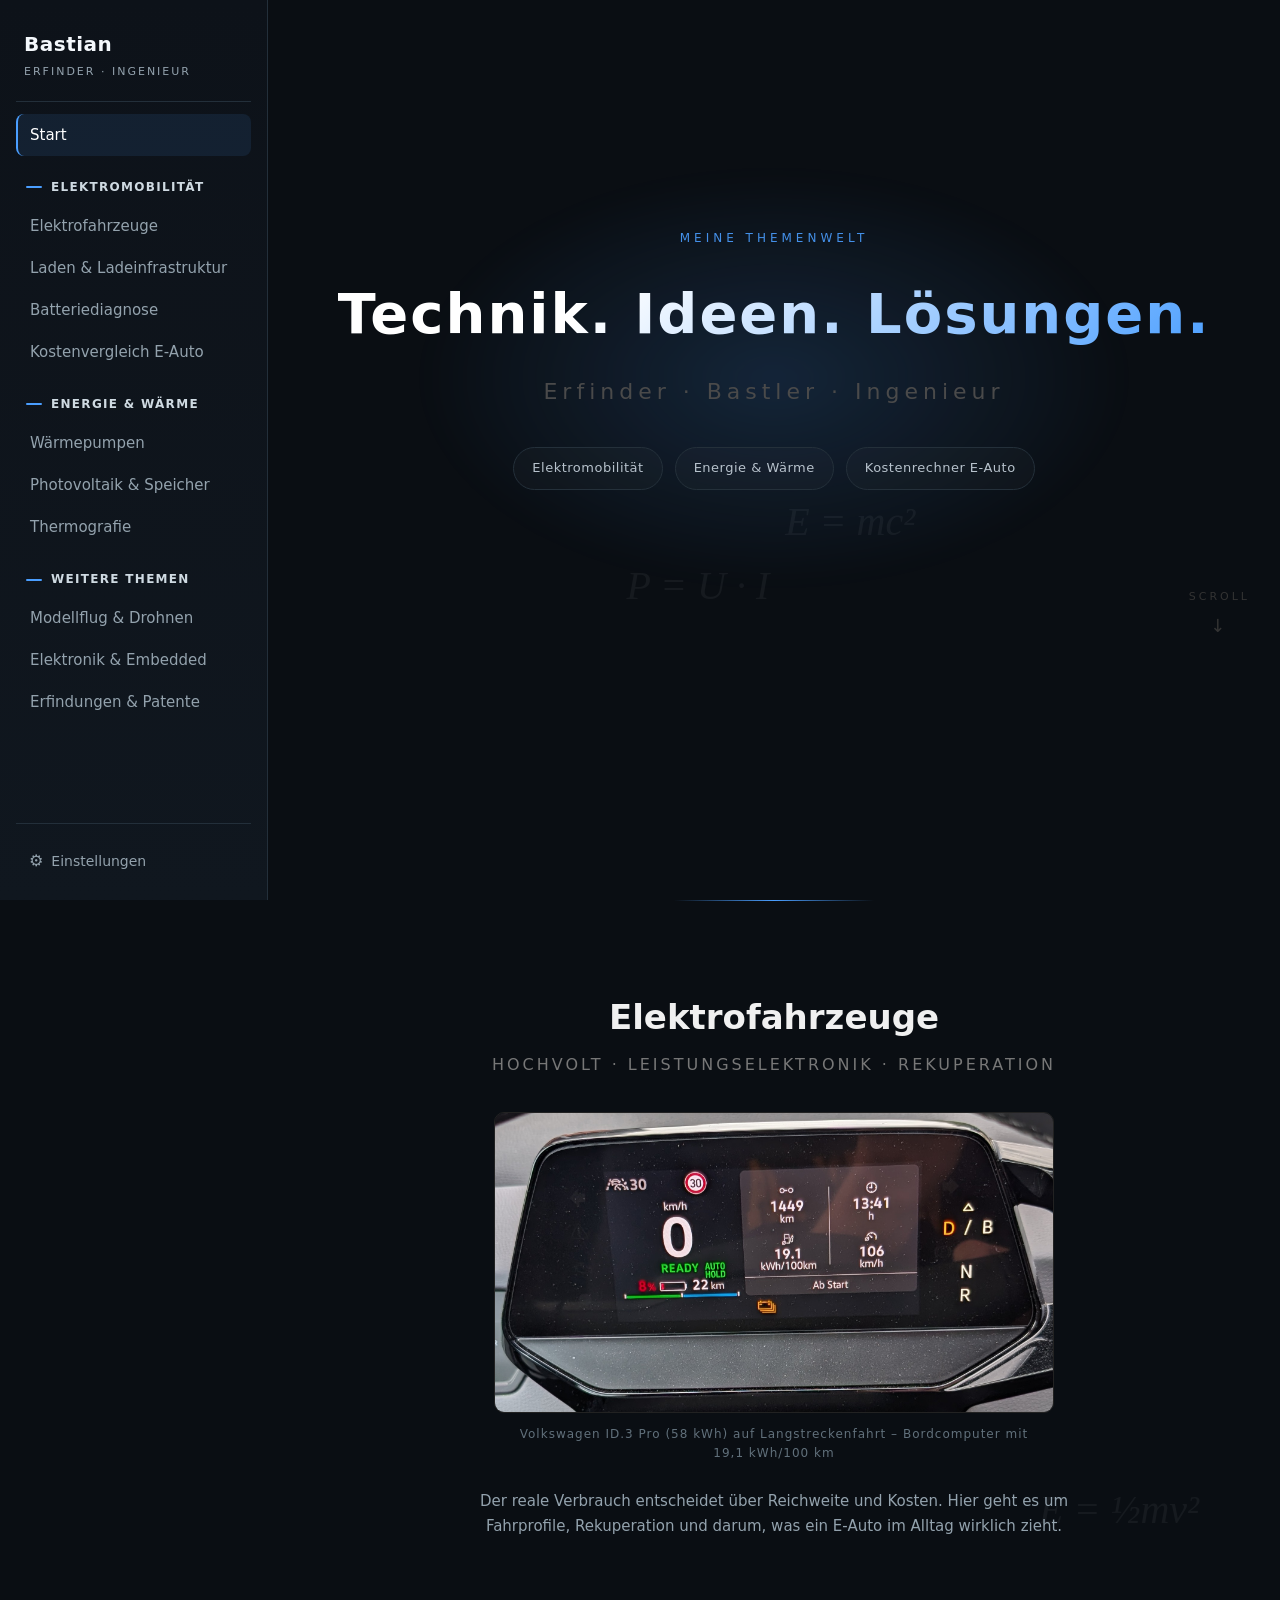
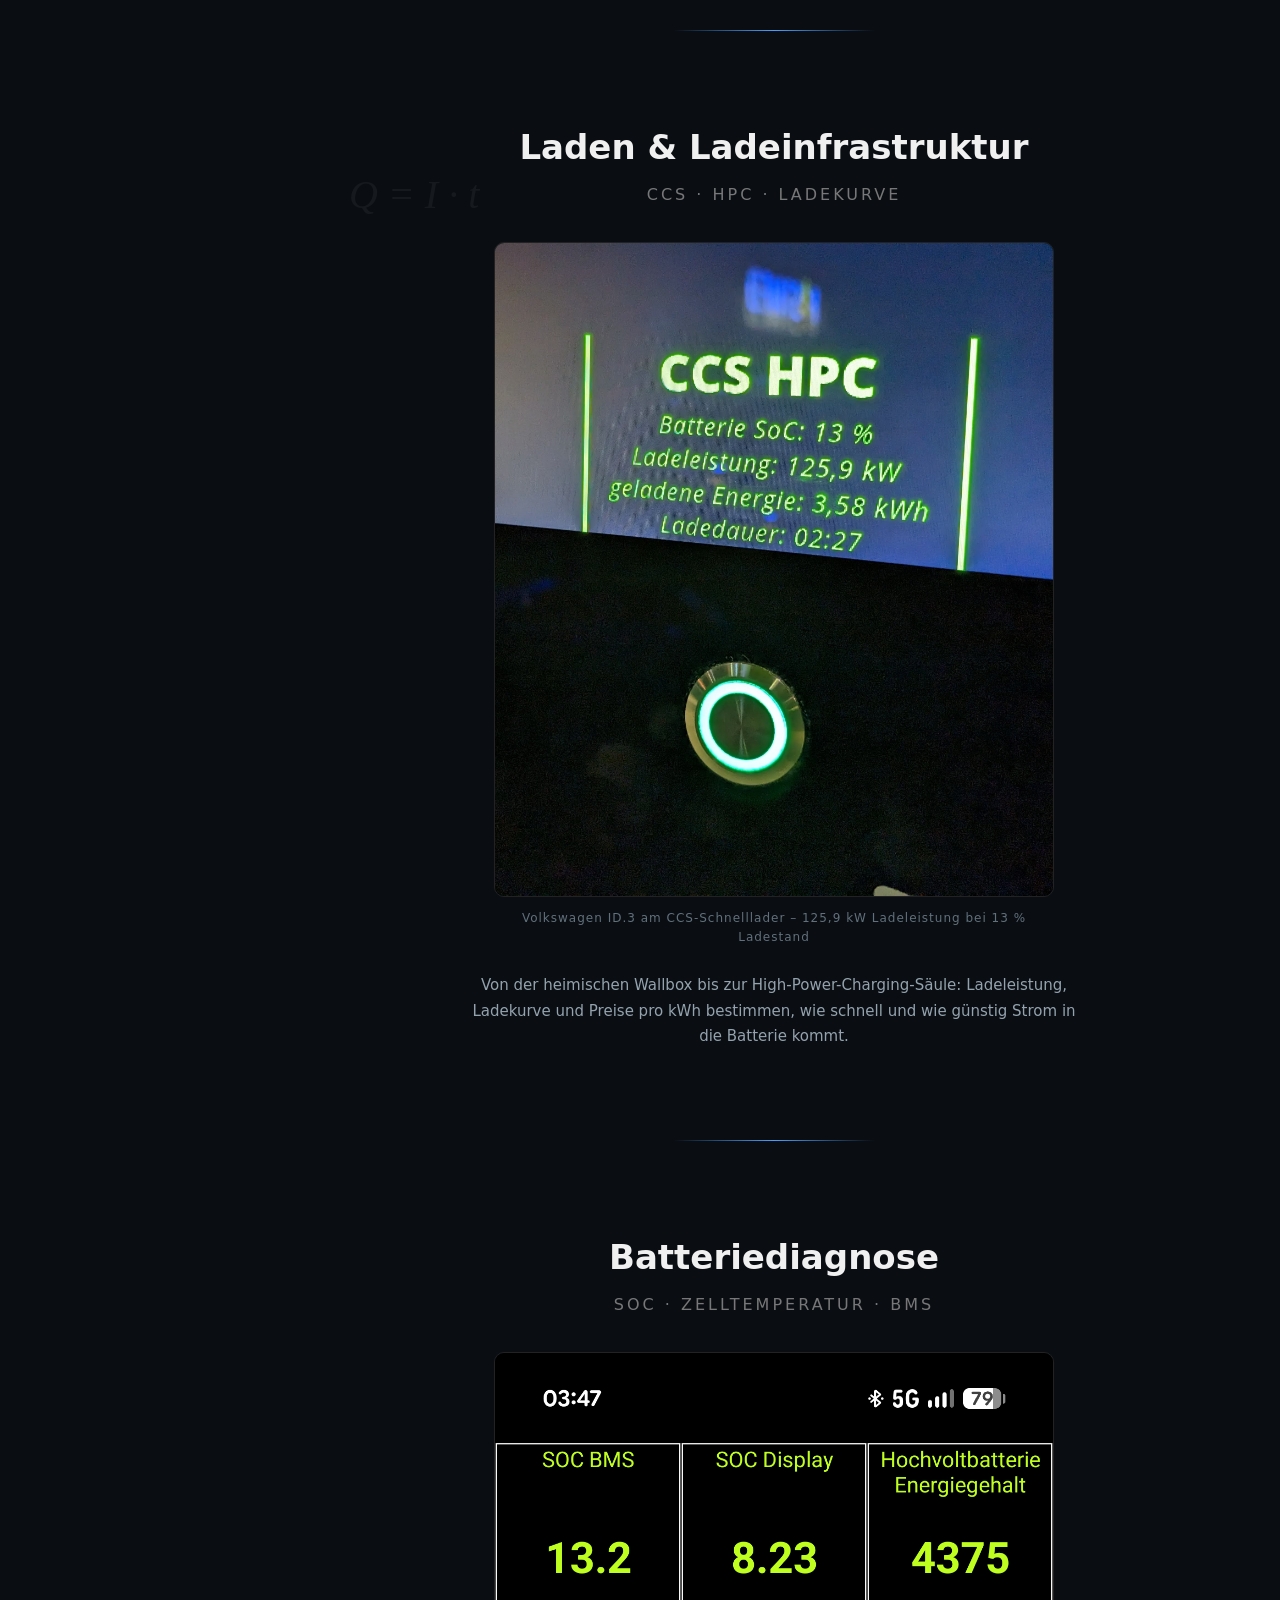
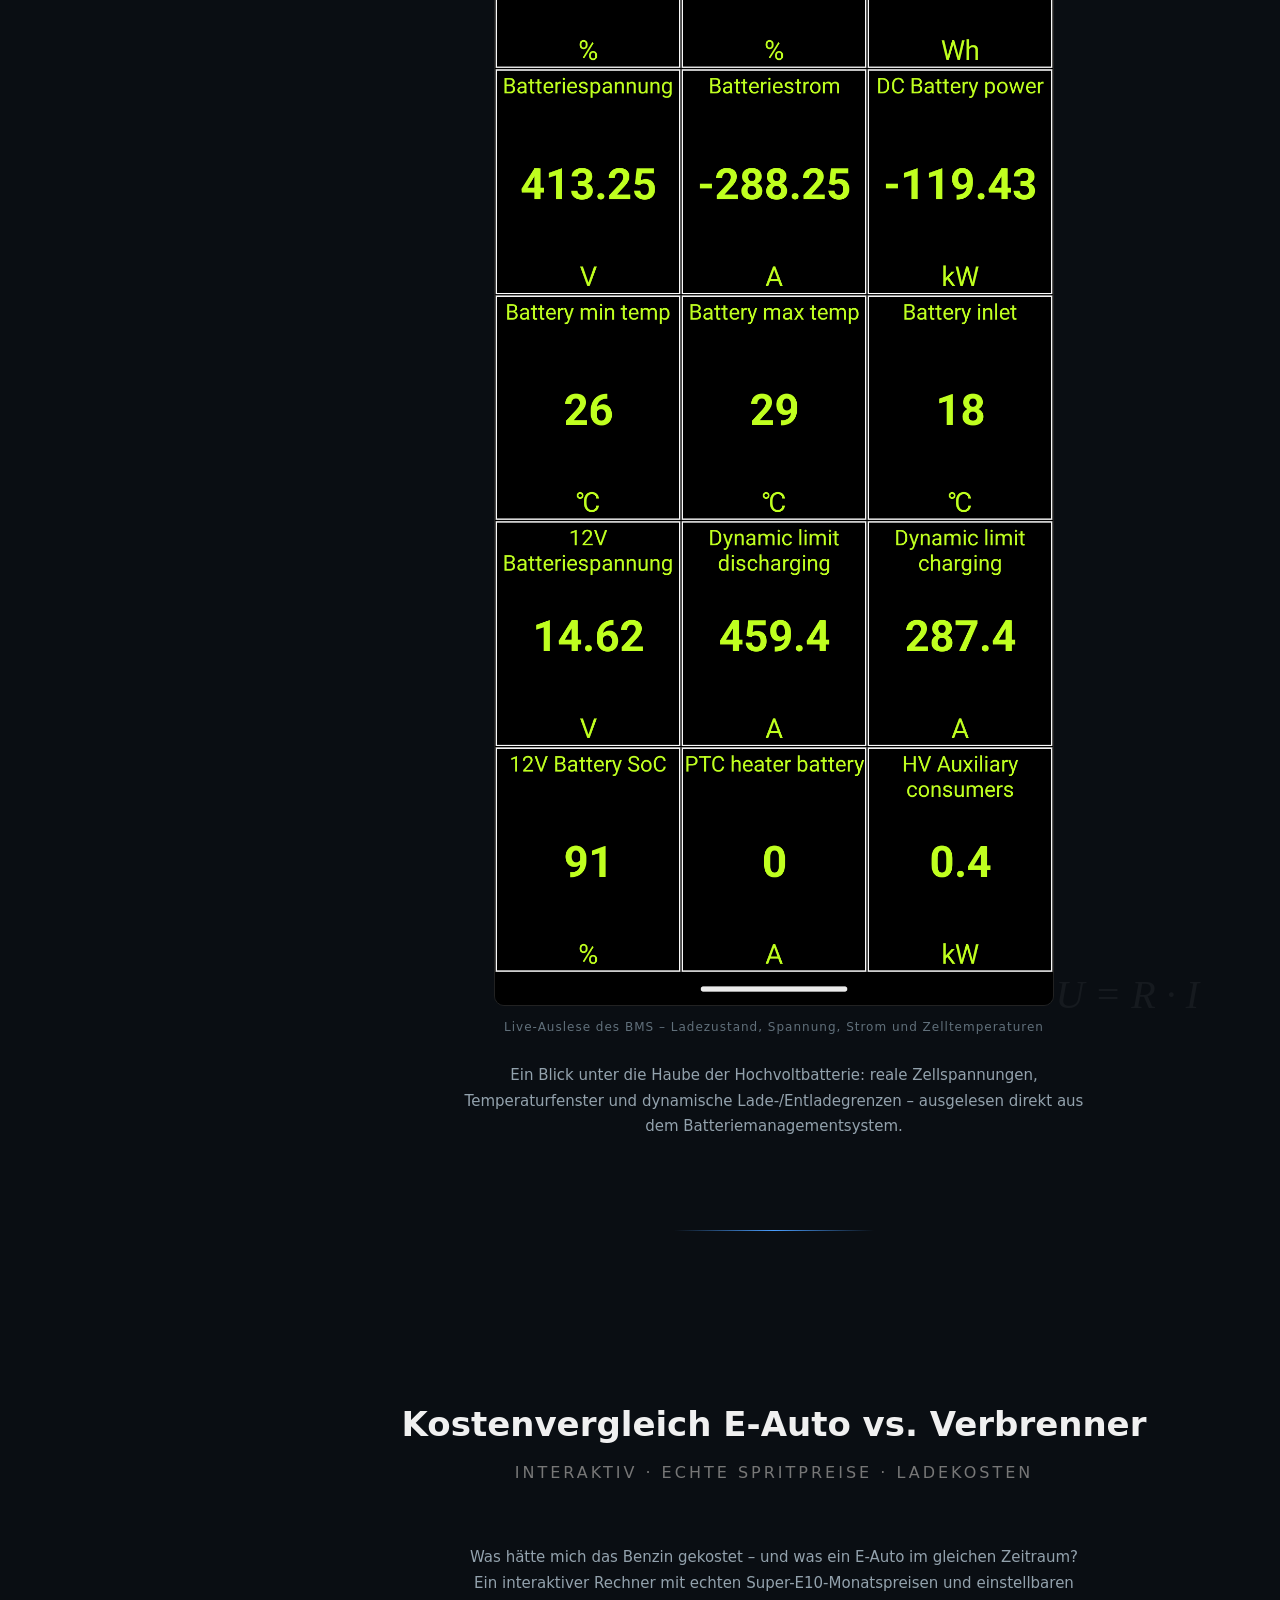
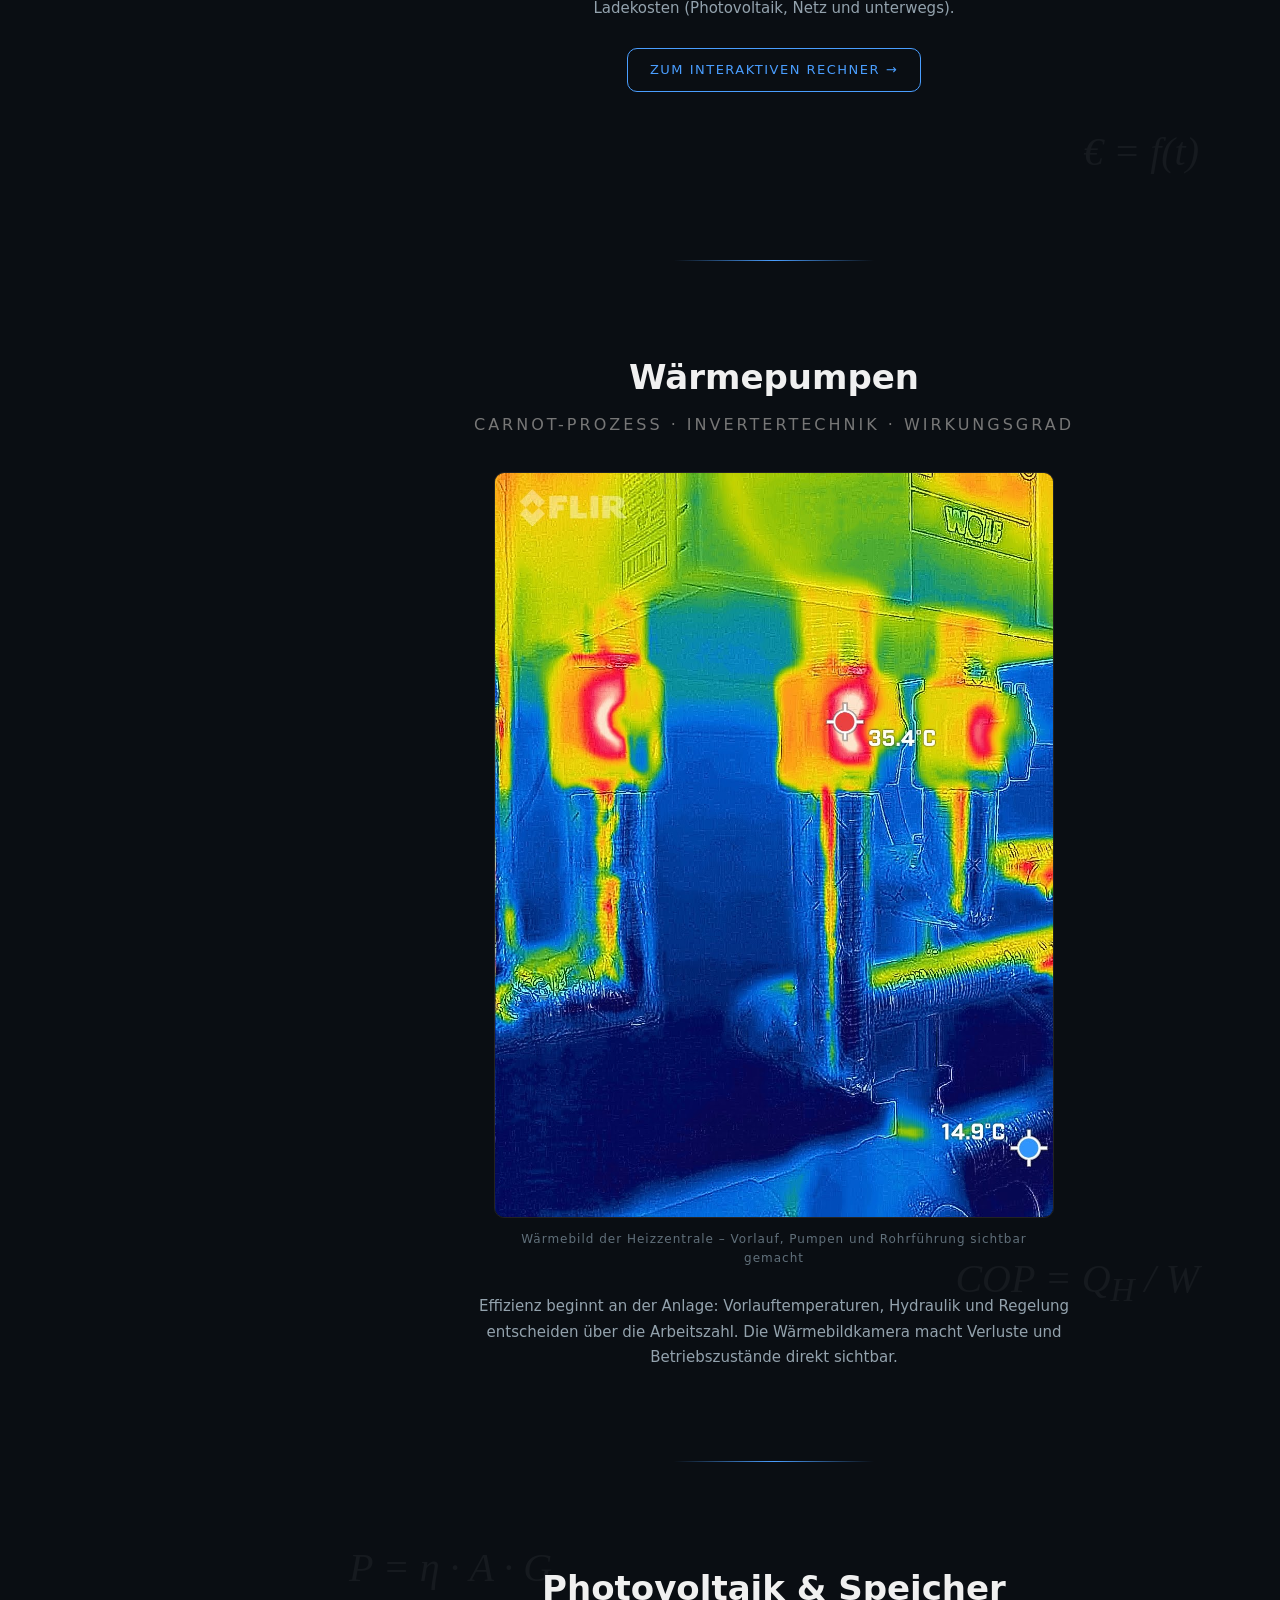
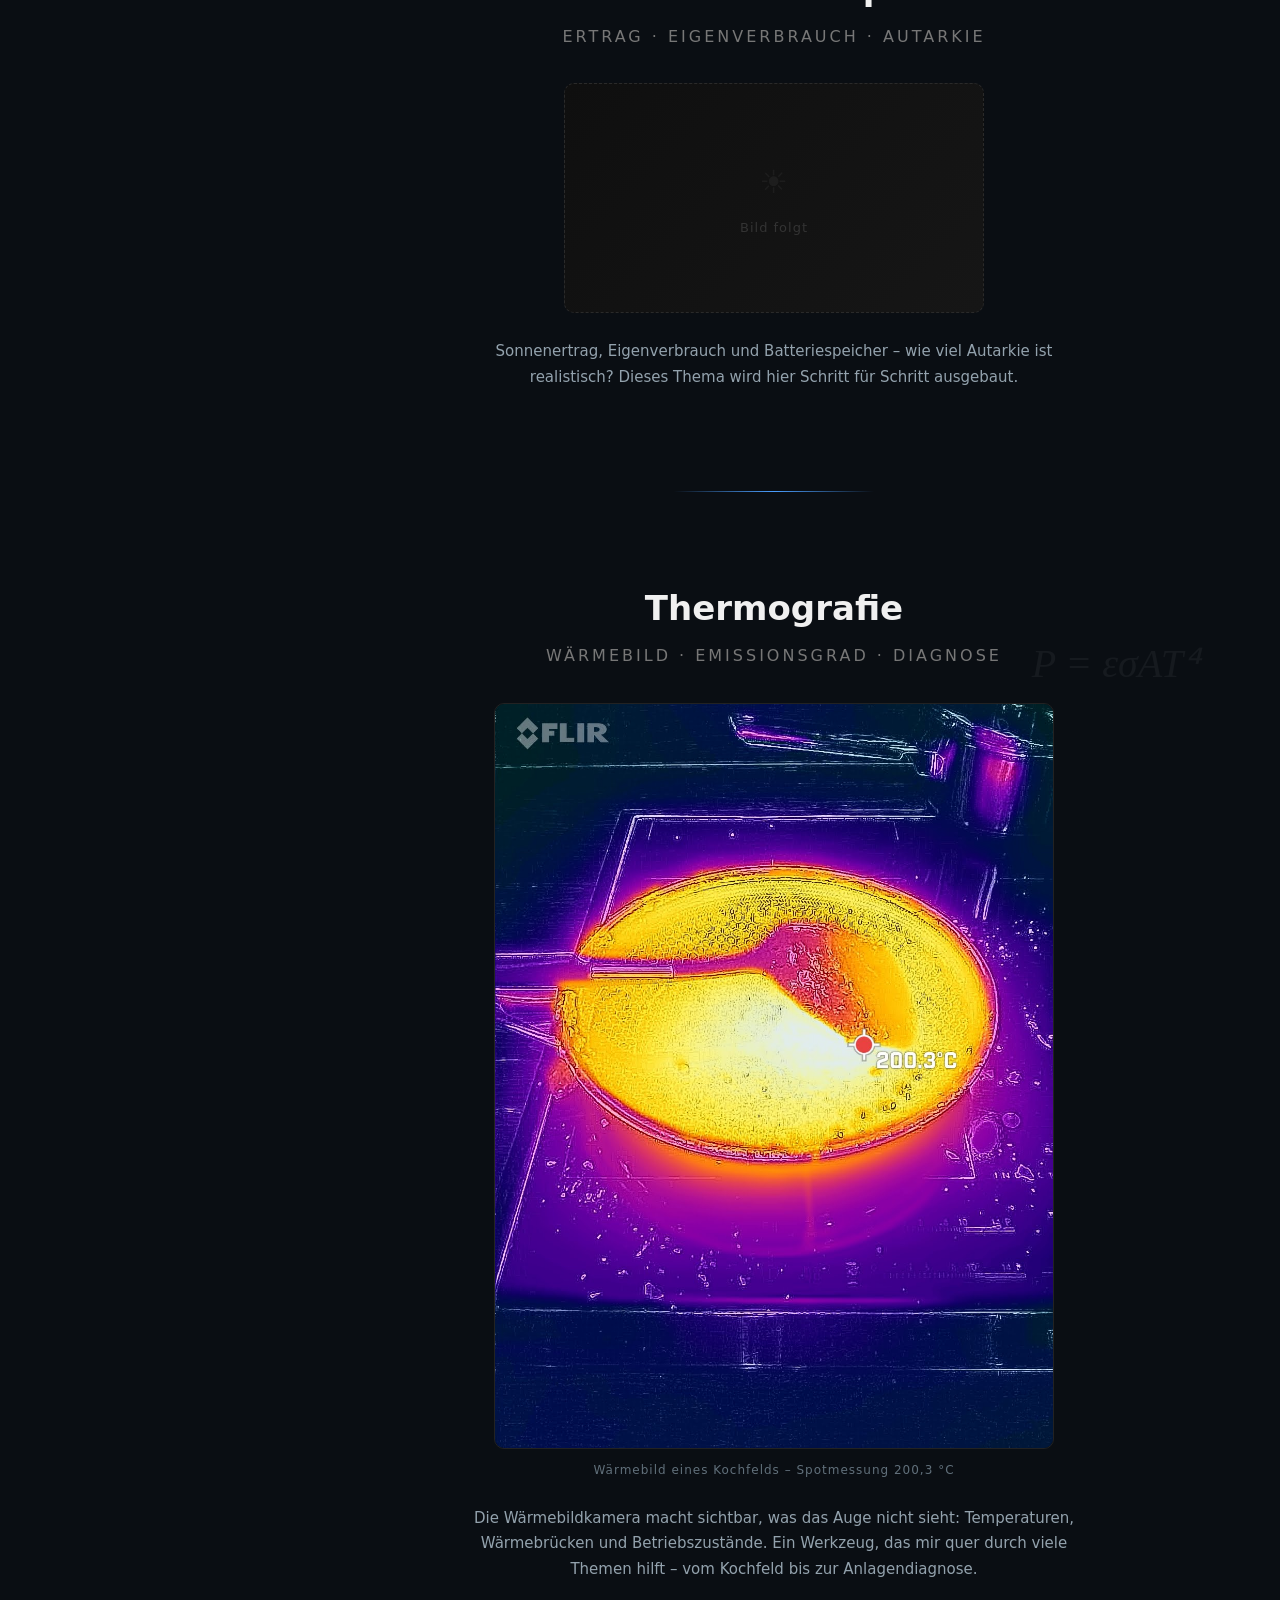
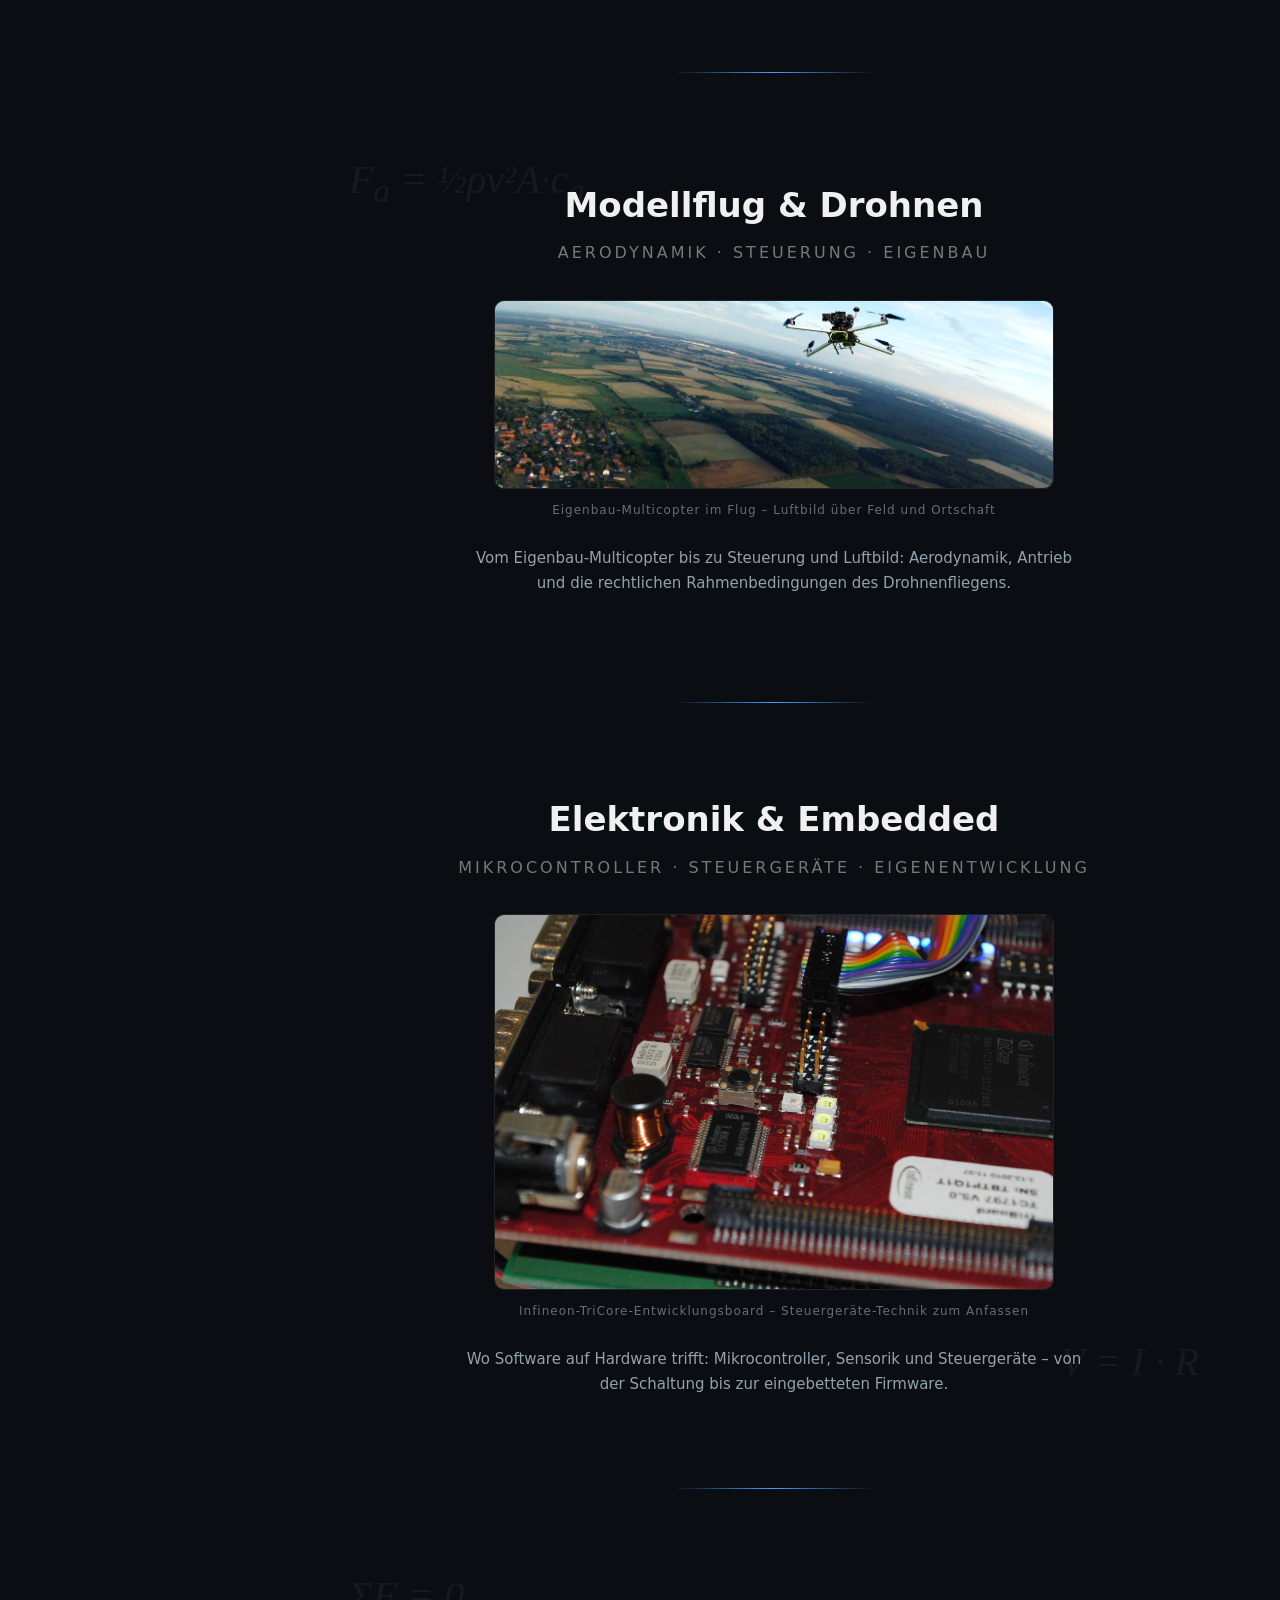
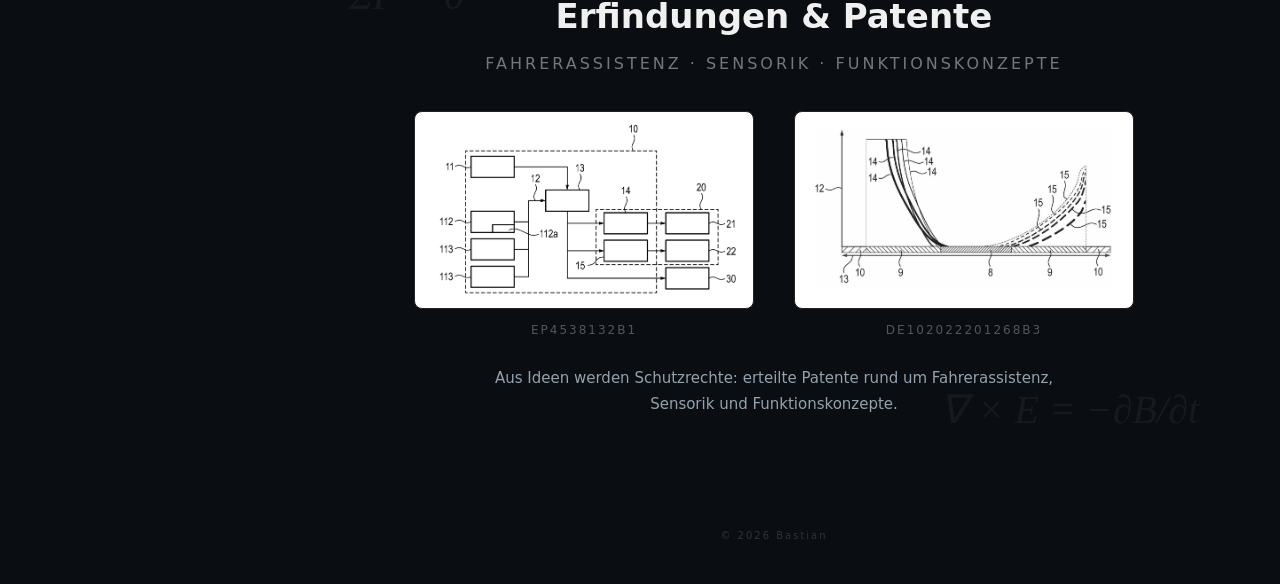
==== commit 3313d647: "Zentrales Design-System, Marke, PWA mit Update-Banner; Rechner angeglichen Design-System: - Design-T" ====
--- a/index.html
+++ b/index.html
@@ -5,6 +5,10 @@
 <meta name="viewport" content="width=device-width, initial-scale=1.0">
 <title>Technik. Ideen. Lösungen.</title>
 <meta name="description" content="Bastian – Erfinder, Bastler, Ingenieur. Themenwelt rund um Elektromobilität, Energie & Wärme, Modellflug, Elektronik und eigene Patente.">
+<meta name="theme-color" content="#0a0e13">
+<link rel="manifest" href="manifest.webmanifest">
+<link rel="icon" href="icons/icon.svg" type="image/svg+xml">
+<link rel="apple-touch-icon" href="icons/icon-192.png">
 <link rel="stylesheet" href="css/site.css">
 <style>
 
@@ -345,11 +349,8 @@
 <nav class="sidebar" id="sidebar" aria-label="Hauptnavigation">
     <div class="sidebar-inner">
         <a class="brand" href="index.html">
-            <span class="brand-mark" aria-hidden="true">B</span>
-            <span class="brand-text">
-                <span class="brand-name">Bastian</span>
-                <span class="brand-role">Erfinder &middot; Ingenieur</span>
-            </span>
+            <span class="brand-name">Bastian</span>
+            <span class="brand-role">Erfinder &middot; Ingenieur</span>
         </a>
         <ul class="nav-list">
             <li><a href="#start" data-nav>Start</a></li>
@@ -358,7 +359,7 @@
             <li><a href="#elektrofahrzeuge" data-nav>Elektrofahrzeuge</a></li>
             <li><a href="#laden" data-nav>Laden &amp; Ladeinfrastruktur</a></li>
             <li><a href="#batterie" data-nav>Batteriediagnose</a></li>
-            <li><a class="nav-sub-link" href="elektroauto-kostenvergleich.html">&#8627; Kostenvergleich E-Auto</a></li>
+            <li><a href="#kostenrechner" data-nav>Kostenvergleich E-Auto</a></li>
 
             <li class="nav-group">Energie &amp; W&auml;rme</li>
             <li><a href="#waermepumpen" data-nav>W&auml;rmepumpen</a></li>
@@ -370,8 +371,27 @@
             <li><a href="#elektronik" data-nav>Elektronik &amp; Embedded</a></li>
             <li><a href="#erfindungen" data-nav>Erfindungen &amp; Patente</a></li>
         </ul>
+
+        <!-- Fußbereich: Einstellungen / App installieren -->
+        <div class="sidebar-foot">
+            <button class="gear-btn" id="gearBtn" aria-expanded="false" aria-haspopup="true">
+                <span class="gear-ico" aria-hidden="true">&#9881;</span> Einstellungen
+            </button>
+            <div class="gear-menu" id="gearMenu" hidden>
+                <button class="gear-item" id="installBtn" hidden>App installieren</button>
+                <button class="gear-item" id="updateCheck">Nach Updates suchen</button>
+                <div class="gear-version" id="appVersion"></div>
+            </div>
+        </div>
     </div>
 </nav>
+
+<!-- Update-Hinweis -->
+<div class="update-banner" id="updateBanner" role="alert" aria-live="polite">
+    <span>Neue Version verf&uuml;gbar.</span>
+    <button class="ub-reload" id="ubReload">Neu laden</button>
+    <button class="ub-close" id="ubClose" aria-label="Hinweis schlie&szlig;en">&times;</button>
+</div>
 
 
 <!-- ═══════════════ INHALT ═══════════════ -->
@@ -447,6 +467,20 @@
             aus dem Batteriemanagementsystem.
         </p>
         <div class="formula br">U = R &middot; I</div>
+    </section>
+
+
+    <!-- ── KOSTENVERGLEICH E-AUTO (Verweis auf den Rechner) ── -->
+    <section id="kostenrechner" class="topic-section">
+        <div class="topic-title">Kostenvergleich E-Auto vs. Verbrenner</div>
+        <div class="topic-tagline">Interaktiv &middot; Echte Spritpreise &middot; Ladekosten</div>
+        <p class="topic-desc">
+            Was h&auml;tte mich das Benzin gekostet &ndash; und was ein E-Auto im gleichen
+            Zeitraum? Ein interaktiver Rechner mit echten Super-E10-Monatspreisen und
+            einstellbaren Ladekosten (Photovoltaik, Netz und unterwegs).
+        </p>
+        <a class="topic-link" href="elektroauto-kostenvergleich.html">Zum interaktiven Rechner &#8594;</a>
+        <div class="formula br">&euro; = f(t)</div>
     </section>
 
 
@@ -567,42 +601,17 @@
 </div><!-- /.page -->
 
 
-<!-- ═══════════════ JAVASCRIPT ═══════════════ -->
+<!-- Gemeinsame Logik: Navigation, Scrollspy, Update-Banner, PWA -->
+<script src="js/app.js"></script>
+
+<!-- Seiten-spezifisch: Sektionen beim Scrollen einblenden -->
 <script>
-// Einblenden der Sektionen beim Scrollen
 const observer = new IntersectionObserver((entries) => {
     entries.forEach(entry => {
         if (entry.isIntersecting) entry.target.classList.add('visible');
     });
 }, { threshold: 0.12 });
 document.querySelectorAll('section, .hero').forEach(el => observer.observe(el));
-
-// Mobiles Navigationsmenü öffnen/schließen
-const toggle   = document.querySelector('.nav-toggle');
-const backdrop = document.querySelector('.nav-backdrop');
-function closeNav() {
-    document.body.classList.remove('nav-open');
-    toggle.setAttribute('aria-expanded', 'false');
-}
-toggle.addEventListener('click', () => {
-    const open = document.body.classList.toggle('nav-open');
-    toggle.setAttribute('aria-expanded', open ? 'true' : 'false');
-});
-backdrop.addEventListener('click', closeNav);
-document.querySelectorAll('.sidebar a').forEach(a =>
-    a.addEventListener('click', closeNav));
-
-// Scrollspy: aktiven Navigationspunkt markieren
-const navLinks = [...document.querySelectorAll('.nav-list a[data-nav]')];
-const spy = new IntersectionObserver((entries) => {
-    entries.forEach(entry => {
-        if (!entry.isIntersecting) return;
-        const id = entry.target.id;
-        navLinks.forEach(l =>
-            l.classList.toggle('active', l.getAttribute('href') === '#' + id));
-    });
-}, { rootMargin: '-45% 0px -50% 0px' });
-document.querySelectorAll('.page [id]').forEach(el => spy.observe(el));
 </script>
 
 </body>
--- a/css/site.css
+++ b/css/site.css
@@ -1,33 +1,64 @@
 /* ============================================================
-   site.css — Gemeinsame Basis + linke Navigationsleiste
-   Wird von index.html und allen Unterseiten eingebunden.
+   site.css — Zentrales Design-System (Tokens) + Basis + Navigation
+   Wird von JEDER Seite eingebunden. Tools/Rechner nutzen zusätzlich
+   css/tools.css, das ausschließlich auf diese Tokens aufbaut – so
+   sehen neue Unterseiten und Rechner automatisch gleich aus.
    ============================================================ */
 
 /* ── Design-Tokens ─────────────────────────────────────────── */
 :root {
-    --bg:        #0a0a0a;
-    --nav-bg:    #0d1117;
-    --nav-bg2:   #111a22;
-    --line:      #1e2730;
-    --text:      #e0e0e0;
-    --muted:     #8a9aa6;
-    --faint:     #5c6b76;
+    /* Flächen (dunkel, leicht blaustichig – zur Markenfarbe passend) */
+    --bg:        #0a0e13;
+    --nav-bg:    #0d1219;
+    --nav-bg2:   #10171f;
+    --panel:     #121a22;
+    --panel-2:   #172029;
+    --line:      #232f3a;
+
+    /* Text */
+    --text:      #e6edf2;
+    --muted:     #93a2ad;
+    --faint:     #61707b;
+
+    /* Marke / Akzent */
     --accent:    #4a9eff;
-    --sidebar-w: 264px;
+    --accent-2:  #7fc0ff;
+    --accent-weak: rgba(74, 158, 255, 0.10);
+
+    /* Datenreihen für Vergleiche in Tools (harmonisch zur Marke) */
+    --series-a:  #4a9eff;   /* Primär – nimmt die Markenfarbe (z. B. Elektro) */
+    --series-b:  #e8a13a;   /* Warmer Kontrast (z. B. Benzin) */
+    --pos:       #6fcf73;   /* positiv / Ersparnis */
+    --neg:       #e86a5c;   /* negativ */
+
+    /* Typo-Skala (bewusst etwas größer für gute Lesbarkeit) */
+    --fs-xs:   12px;
+    --fs-sm:   14px;
+    --fs-base: 16px;
+    --fs-md:   18px;
+    --fs-lg:   22px;
+
+    /* Radien */
+    --r-sm: 8px;
+    --r-md: 12px;
+    --r-lg: 16px;
+
+    --sidebar-w: 268px;
+    --font: "Segoe UI", system-ui, Arial, Helvetica, sans-serif;
+    --mono: ui-monospace, "SFMono-Regular", Menlo, Consolas, monospace;
 }
 
 /* ── Reset & Basis ─────────────────────────────────────────── */
 * { margin: 0; padding: 0; box-sizing: border-box; }
 html { scroll-behavior: smooth; }
 body {
-    font-family: "Segoe UI", Arial, Helvetica, sans-serif;
+    font-family: var(--font);
     background: var(--bg);
     color: var(--text);
     line-height: 1.6;
+    font-size: var(--fs-base);
     overflow-x: hidden;
 }
-
-/* Anker-Sprünge nicht unter einen (evtl.) fixen Rand schieben */
 :target { scroll-margin-top: 24px; }
 
 /* ── Layout: Inhalt neben der Sidebar ──────────────────────── */
@@ -39,53 +70,41 @@
 /* ── Navigations-Sidebar ───────────────────────────────────── */
 .sidebar {
     position: fixed;
-    top: 0;
-    left: 0;
+    top: 0; left: 0;
     width: var(--sidebar-w);
     height: 100vh;
     background: linear-gradient(180deg, var(--nav-bg) 0%, var(--nav-bg2) 100%);
     border-right: 1px solid var(--line);
-    overflow-y: auto;
     z-index: 100;
     transition: transform 0.3s ease;
 }
-.sidebar-inner { padding: 28px 18px 40px; }
-
-/* Marke / Kopf der Navigation – kompakte Wortmarke */
+.sidebar-inner {
+    display: flex;
+    flex-direction: column;
+    min-height: 100%;
+    padding: 26px 16px 16px;
+}
+
+/* Marke / Kopf – reine Wortmarke, ohne Kästchen */
 .brand {
-    display: flex;
-    align-items: center;
-    gap: 12px;
+    display: block;
     text-decoration: none;
-    padding: 0 6px 20px;
+    padding: 2px 8px 20px;
     margin-bottom: 12px;
     border-bottom: 1px solid var(--line);
 }
-.brand-mark {
-    flex: 0 0 auto;
-    width: 42px;
-    height: 42px;
-    border-radius: 12px;
-    display: flex;
-    align-items: center;
-    justify-content: center;
-    font-size: 21px;
-    font-weight: 800;
-    color: #0a0f14;
-    background: linear-gradient(135deg, #7fc0ff 0%, var(--accent) 55%, #2b6fd6 100%);
-    box-shadow: 0 4px 16px rgba(74, 158, 255, 0.28);
-}
-.brand-text { display: flex; flex-direction: column; line-height: 1.2; }
 .brand-name {
-    font-size: 18px;
+    display: block;
+    font-size: 20px;
     font-weight: 800;
     letter-spacing: 0.5px;
     color: #f4f8fc;
 }
 .brand-role {
-    margin-top: 2px;
-    font-size: 10.5px;
-    letter-spacing: 1.5px;
+    display: block;
+    margin-top: 3px;
+    font-size: 11px;
+    letter-spacing: 2px;
     text-transform: uppercase;
     color: var(--muted);
 }
@@ -97,16 +116,15 @@
     align-items: center;
     gap: 9px;
     margin: 22px 10px 8px;
-    font-size: 11.5px;
+    font-size: 12px;
     font-weight: 700;
-    letter-spacing: 1.4px;
+    letter-spacing: 1.3px;
     text-transform: uppercase;
-    color: #cdd8e0;                       /* deutlich lesbarer als zuvor */
+    color: #cfdae2;
 }
 .nav-group::before {
     content: "";
-    width: 16px;
-    height: 2px;
+    width: 16px; height: 2px;
     border-radius: 2px;
     background: var(--accent);
     flex: 0 0 auto;
@@ -114,42 +132,93 @@
 .nav-list a {
     display: block;
     padding: 9px 12px;
-    border-radius: 8px;
+    border-radius: var(--r-sm);
     color: var(--muted);
     text-decoration: none;
-    font-size: 14.5px;
+    font-size: 15px;
     border-left: 2px solid transparent;
     transition: background 0.2s ease, color 0.2s ease, border-color 0.2s ease;
 }
-.nav-list a:hover {
-    background: rgba(74, 158, 255, 0.08);
-    color: var(--text);
-}
+.nav-list a:hover { background: var(--accent-weak); color: var(--text); }
 .nav-list a.active {
     color: #fff;
     border-left-color: var(--accent);
-    background: rgba(74, 158, 255, 0.10);
-}
-/* Verweis auf eine Unterseite (eingerückt, dezent hervorgehoben) */
-.nav-sub-link {
-    margin-left: 10px;
-    font-size: 13px !important;
-    color: var(--faint) !important;
-}
-.nav-sub-link:hover { color: var(--accent) !important; }
-
-/* ── Hamburger-Schalter (nur mobil sichtbar) ───────────────── */
+    background: var(--accent-weak);
+}
+
+/* ── Sidebar-Fußbereich: Zahnrad / Einstellungen ───────────── */
+.sidebar-foot {
+    margin-top: auto;
+    padding-top: 14px;
+    border-top: 1px solid var(--line);
+    position: relative;
+}
+.gear-btn {
+    display: flex;
+    align-items: center;
+    gap: 8px;
+    width: 100%;
+    padding: 9px 12px;
+    border: 1px solid transparent;
+    border-radius: var(--r-sm);
+    background: transparent;
+    color: var(--muted);
+    font: inherit;
+    font-size: 14px;
+    cursor: pointer;
+    transition: background 0.2s ease, color 0.2s ease;
+}
+.gear-btn:hover { background: var(--accent-weak); color: var(--text); }
+.gear-ico {
+    display: inline-block;
+    font-size: 16px;
+    transition: transform 0.4s ease;
+}
+.gear-btn[aria-expanded="true"] .gear-ico { transform: rotate(90deg); }
+
+.gear-menu {
+    position: absolute;
+    left: 0; right: 0;
+    bottom: calc(100% + 8px);
+    background: var(--panel);
+    border: 1px solid var(--line);
+    border-radius: var(--r-md);
+    padding: 8px;
+    box-shadow: 0 12px 30px rgba(0,0,0,0.45);
+}
+.gear-menu[hidden] { display: none; }
+.gear-item {
+    display: block;
+    width: 100%;
+    text-align: left;
+    padding: 9px 10px;
+    border: none;
+    border-radius: var(--r-sm);
+    background: transparent;
+    color: var(--text);
+    font: inherit;
+    font-size: 14px;
+    cursor: pointer;
+}
+.gear-item:hover { background: var(--accent-weak); }
+.gear-item[hidden] { display: none; }
+.gear-version {
+    padding: 8px 10px 4px;
+    font-size: 11px;
+    color: var(--faint);
+    letter-spacing: 0.4px;
+}
+
+/* ── Hamburger + Drawer (mobil) ────────────────────────────── */
 .nav-toggle {
     display: none;
     position: fixed;
-    top: 14px;
-    left: 14px;
+    top: 14px; left: 14px;
     z-index: 120;
-    width: 44px;
-    height: 44px;
+    width: 44px; height: 44px;
     border: 1px solid var(--line);
     border-radius: 10px;
-    background: rgba(13, 17, 23, 0.85);
+    background: rgba(13, 18, 25, 0.85);
     backdrop-filter: blur(6px);
     color: var(--text);
     font-size: 20px;
@@ -165,6 +234,51 @@
     opacity: 0;
     transition: opacity 0.3s ease;
 }
+
+/* ── Update-Banner ("Neue Version verfügbar") ──────────────── */
+.update-banner {
+    position: fixed;
+    left: 50%;
+    bottom: 22px;
+    transform: translate(-50%, 140%);
+    z-index: 200;
+    display: flex;
+    align-items: center;
+    gap: 14px;
+    max-width: min(92vw, 460px);
+    padding: 12px 14px 12px 18px;
+    background: var(--panel-2);
+    border: 1px solid var(--line);
+    border-radius: 999px;
+    box-shadow: 0 14px 40px rgba(0,0,0,0.5);
+    transition: transform 0.35s cubic-bezier(.2,.7,.3,1), opacity 0.35s ease;
+    opacity: 0;
+}
+.update-banner.show { transform: translate(-50%, 0); opacity: 1; }
+.update-banner span { font-size: 14px; color: var(--text); }
+.update-banner button {
+    font: inherit;
+    cursor: pointer;
+    border-radius: 999px;
+}
+.update-banner .ub-reload {
+    padding: 8px 16px;
+    border: none;
+    background: var(--accent);
+    color: #06101c;
+    font-size: 13px;
+    font-weight: 700;
+}
+.update-banner .ub-reload:hover { background: var(--accent-2); }
+.update-banner .ub-close {
+    width: 26px; height: 26px;
+    border: none;
+    background: transparent;
+    color: var(--muted);
+    font-size: 18px;
+    line-height: 1;
+}
+.update-banner .ub-close:hover { color: var(--text); }
 
 /* ── Responsive: Sidebar wird zum Drawer ───────────────────── */
 @media (max-width: 900px) {
@@ -173,7 +287,6 @@
     .sidebar { transform: translateX(-100%); box-shadow: 4px 0 24px rgba(0,0,0,0.5); }
     body.nav-open .sidebar { transform: translateX(0); }
     body.nav-open .nav-backdrop { display: block; opacity: 1; }
-    /* Platz schaffen, damit der Hamburger nichts überdeckt */
     .page > .hero,
     .page > .subpage-head { padding-top: 72px; }
 }
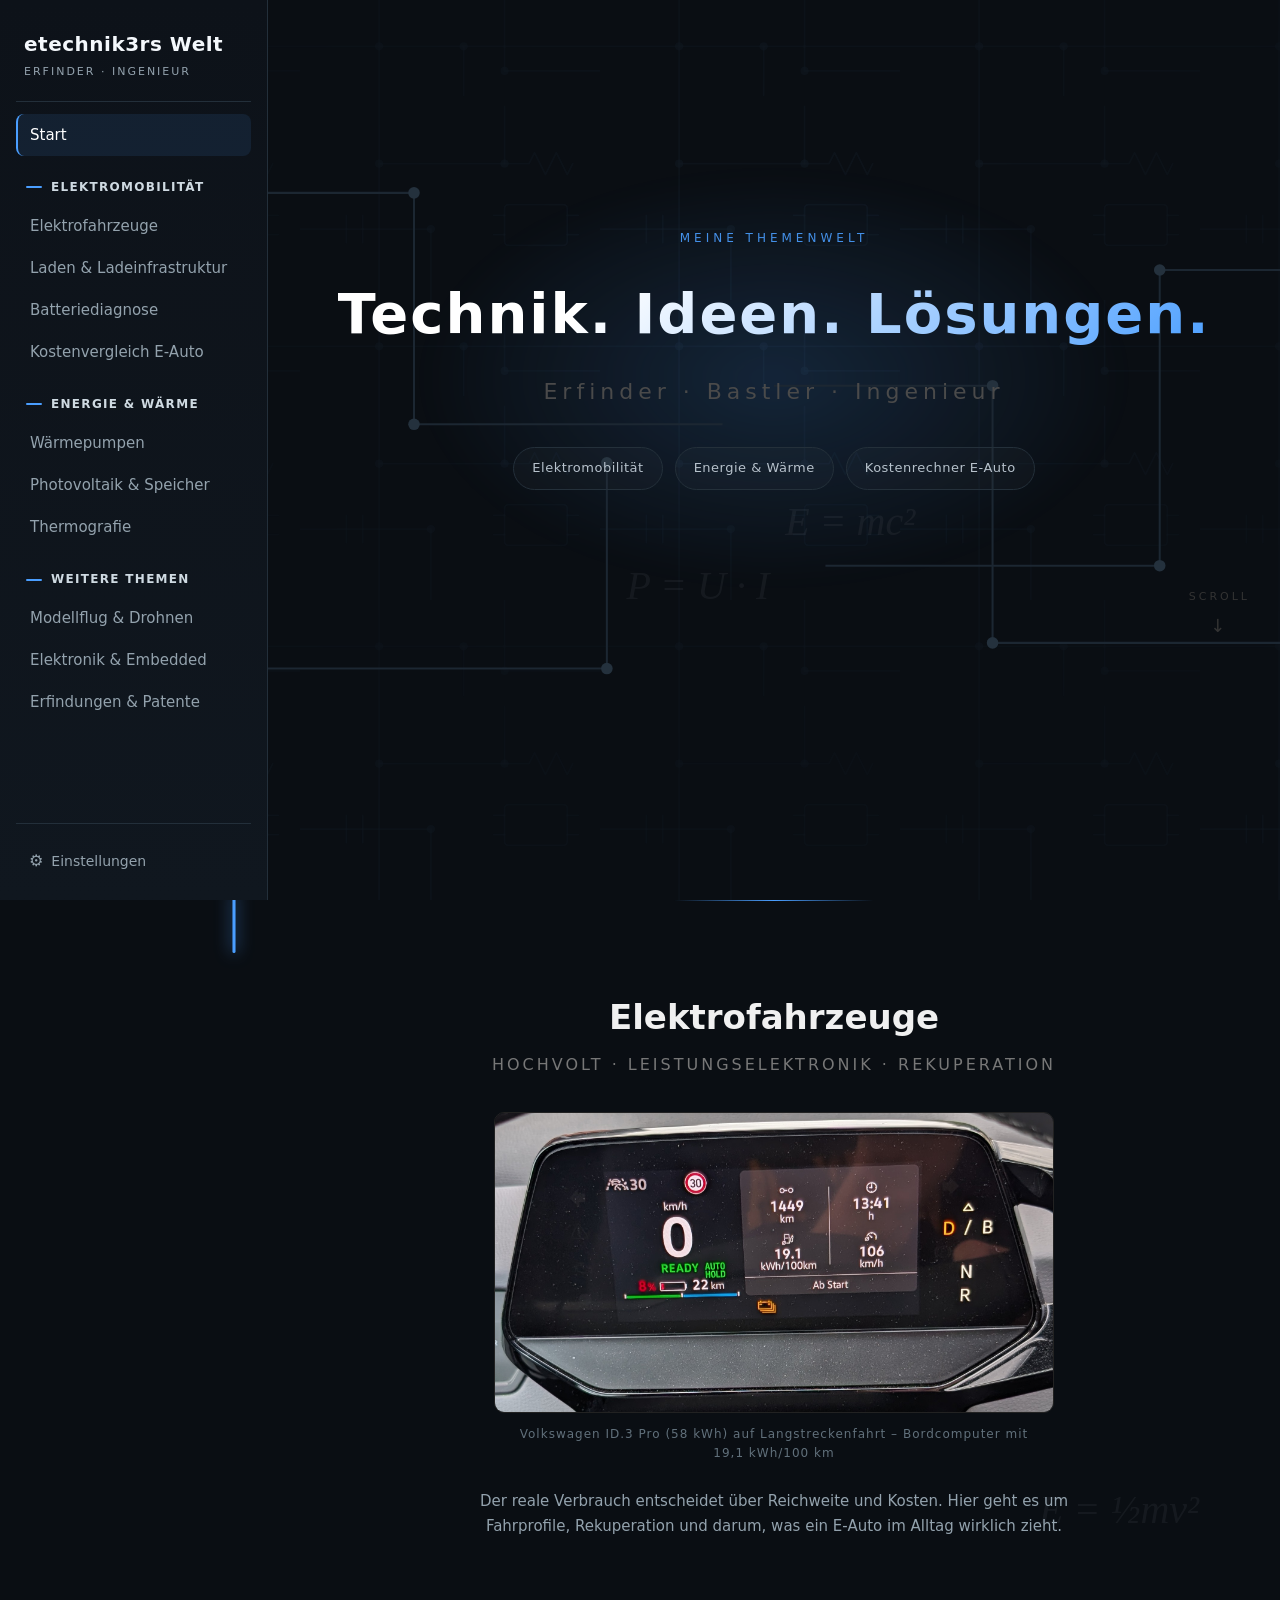
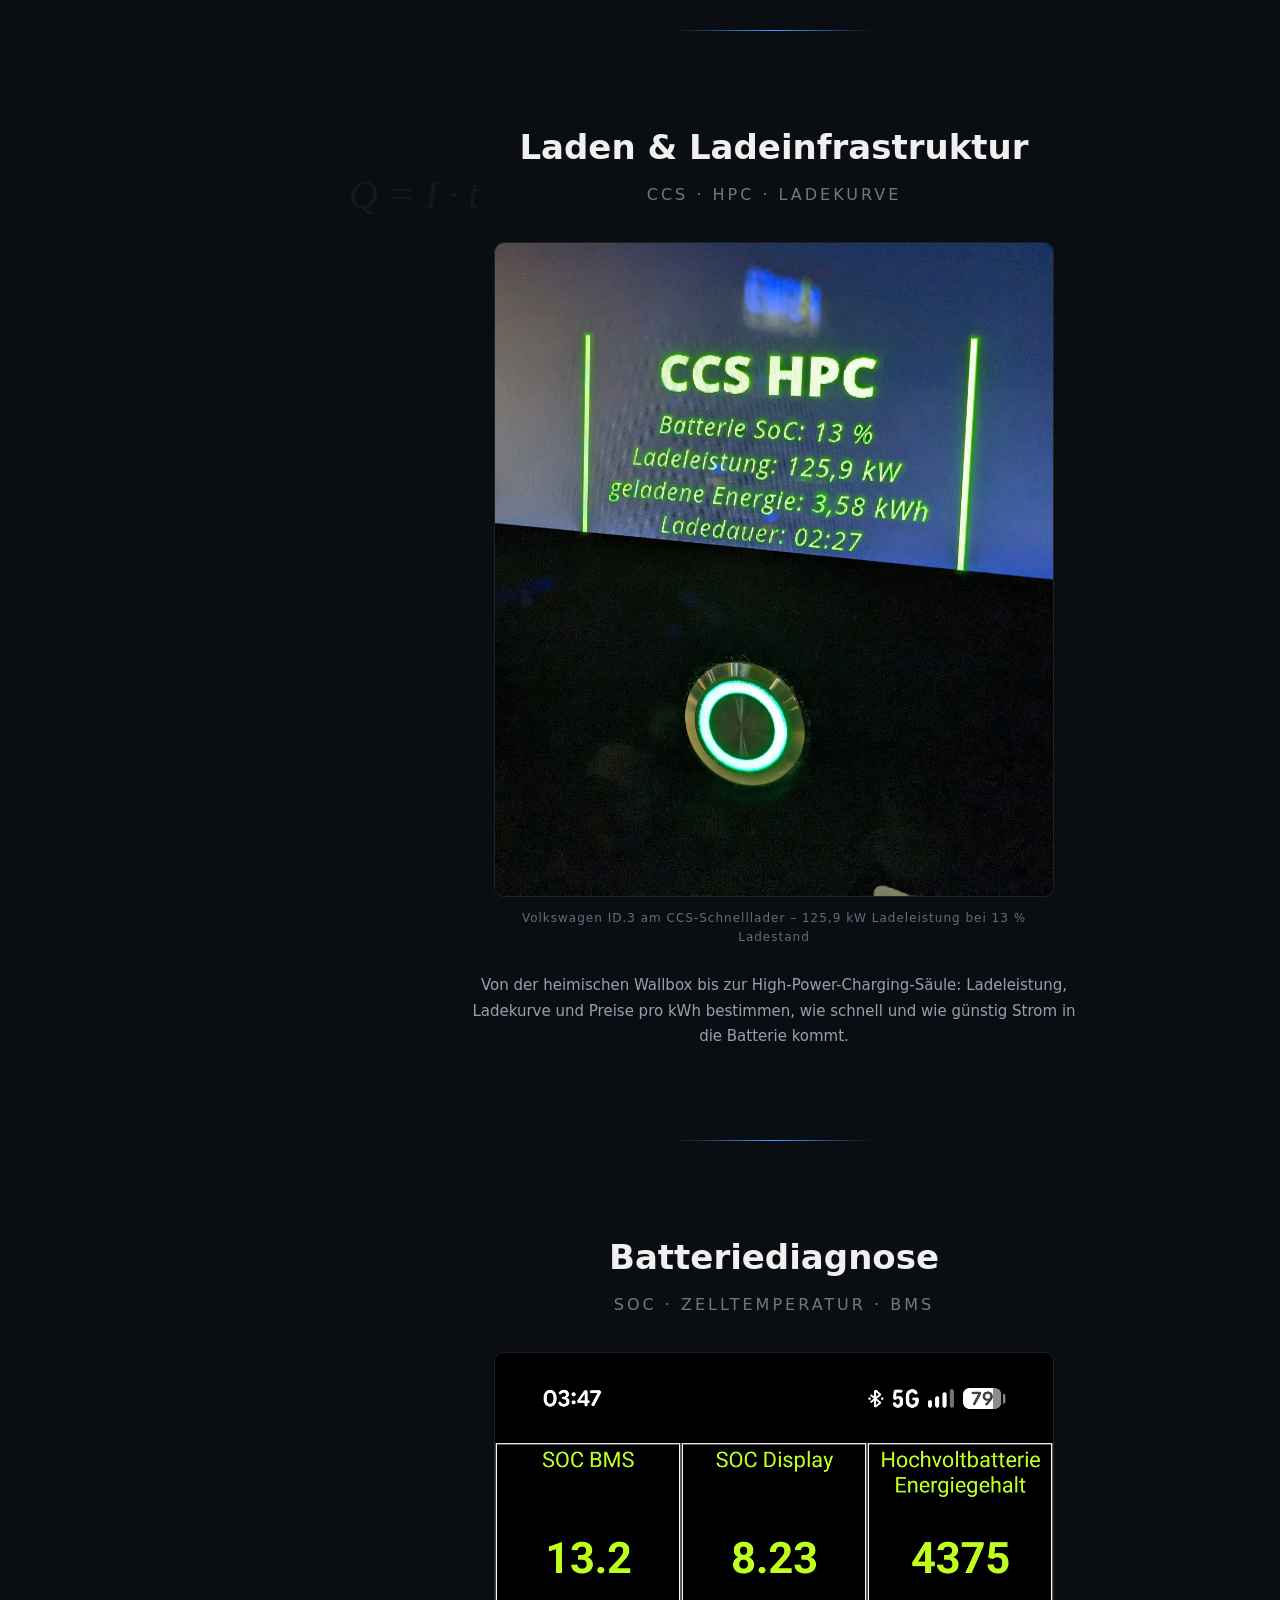
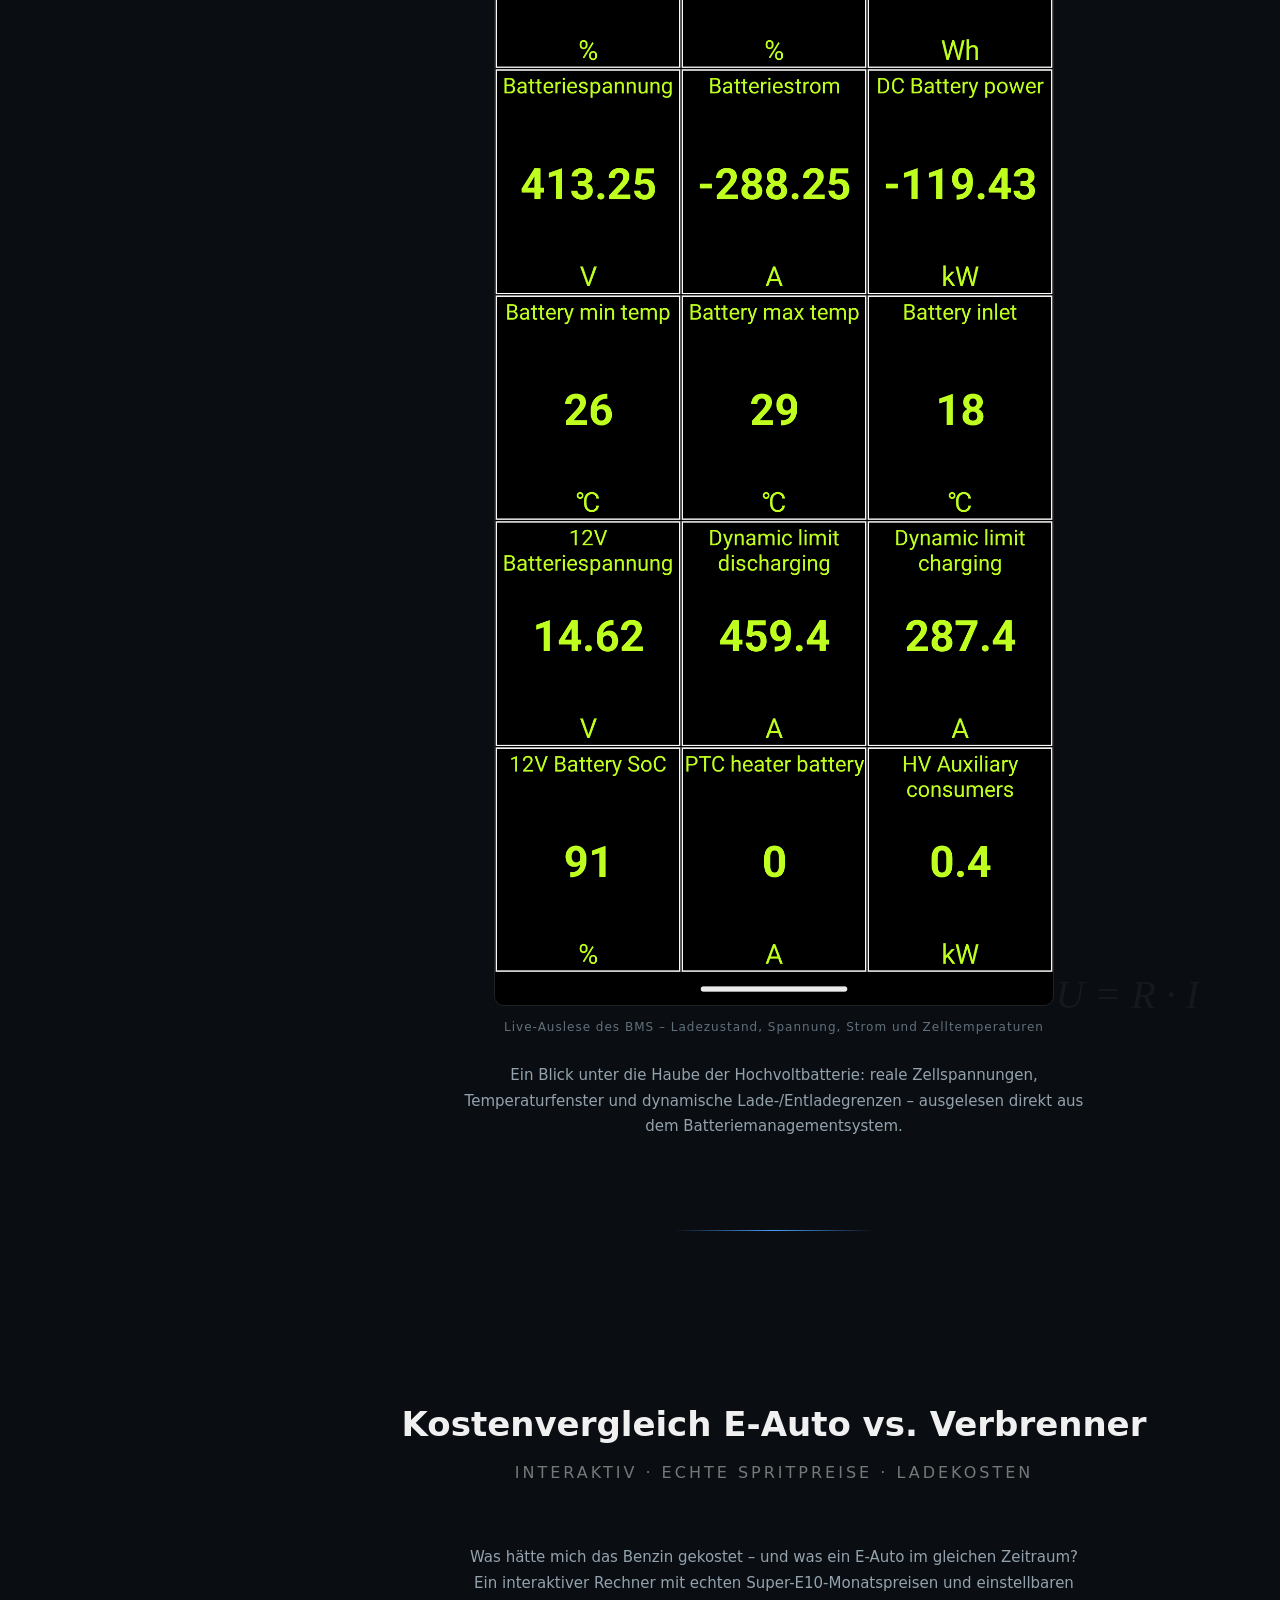
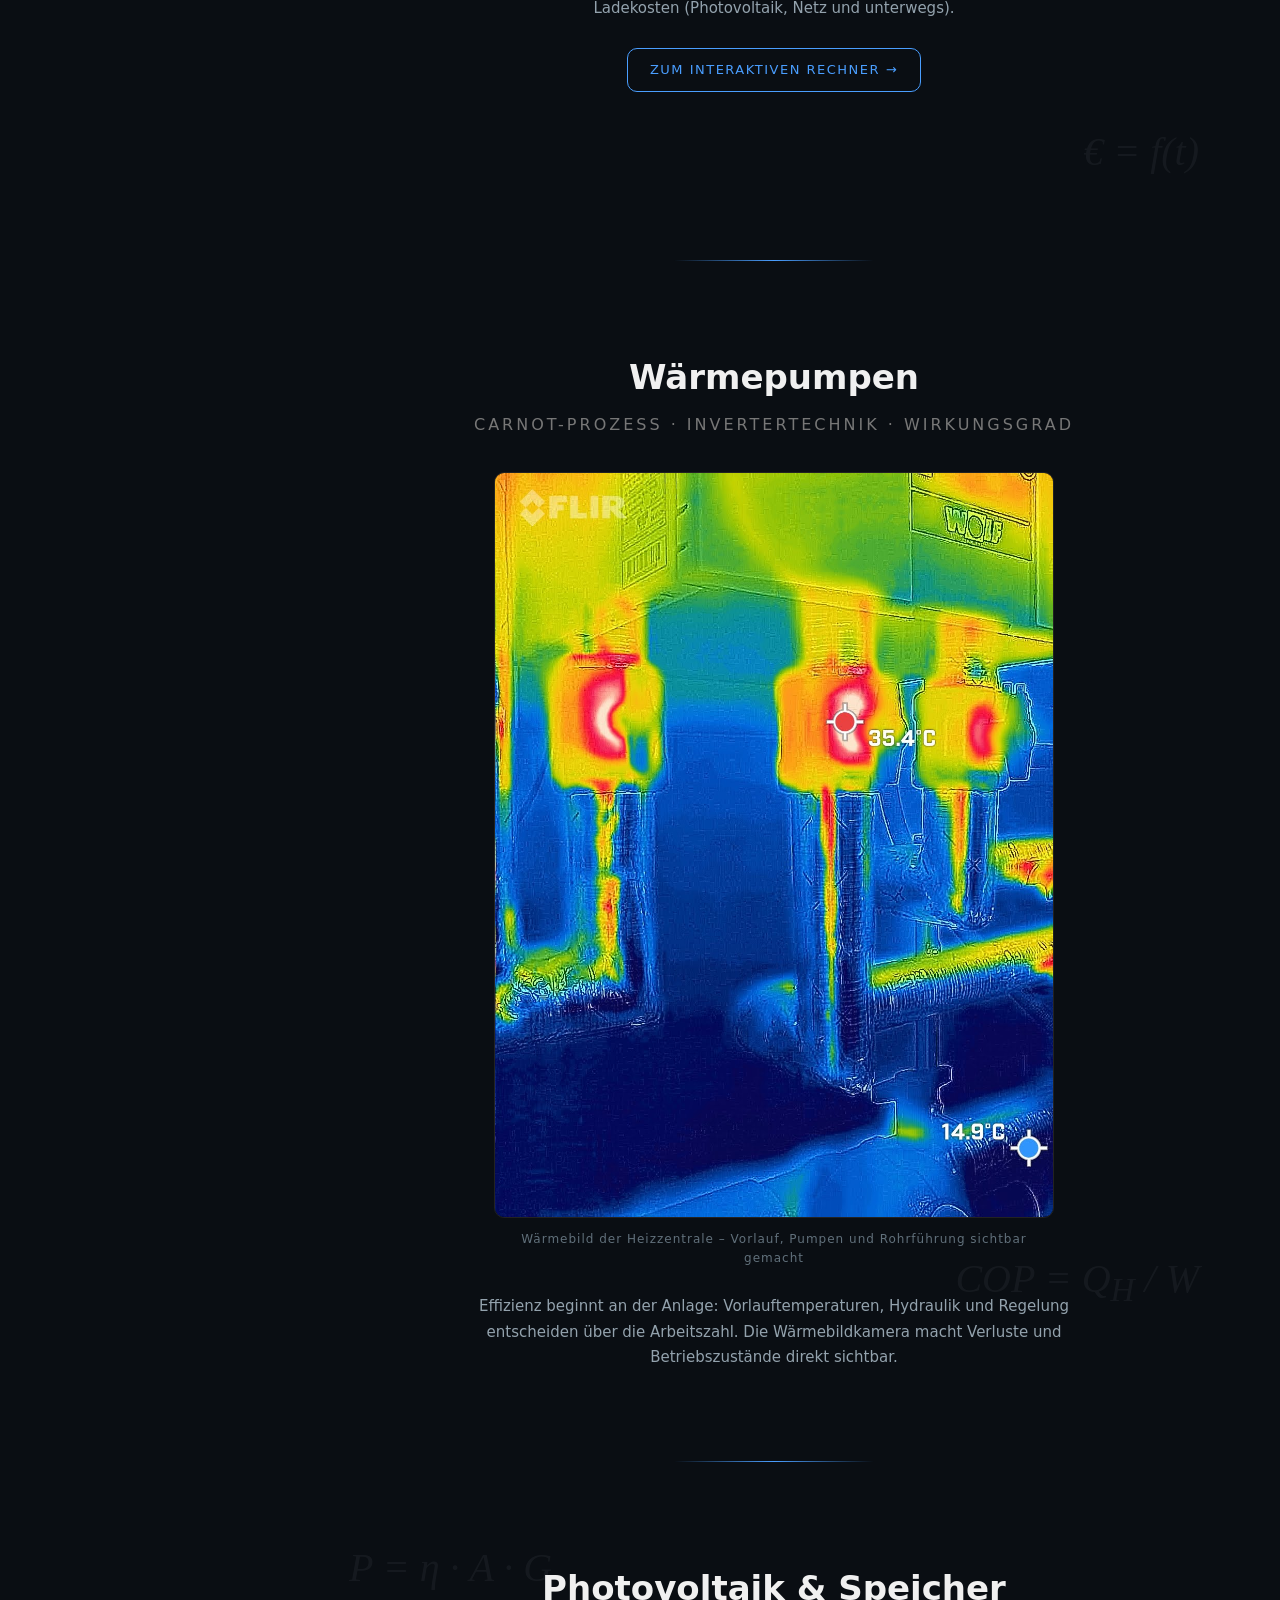
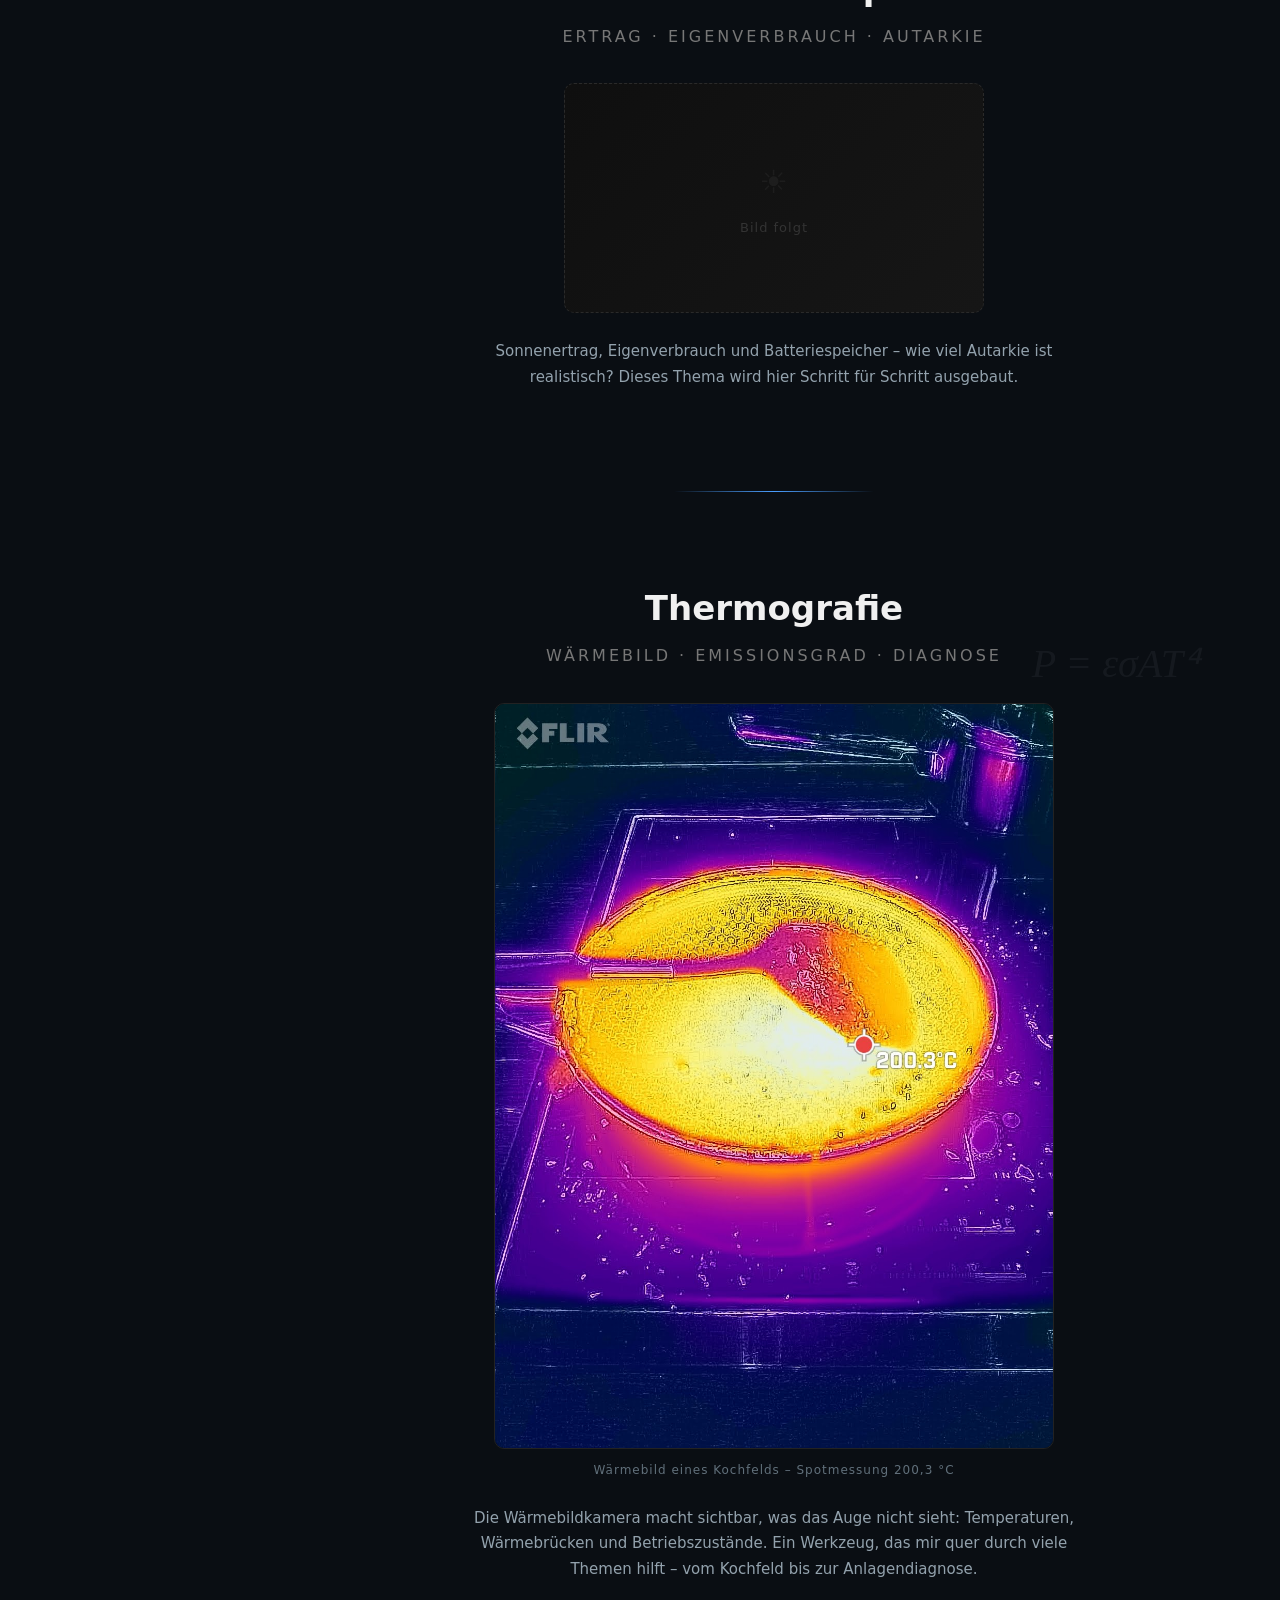
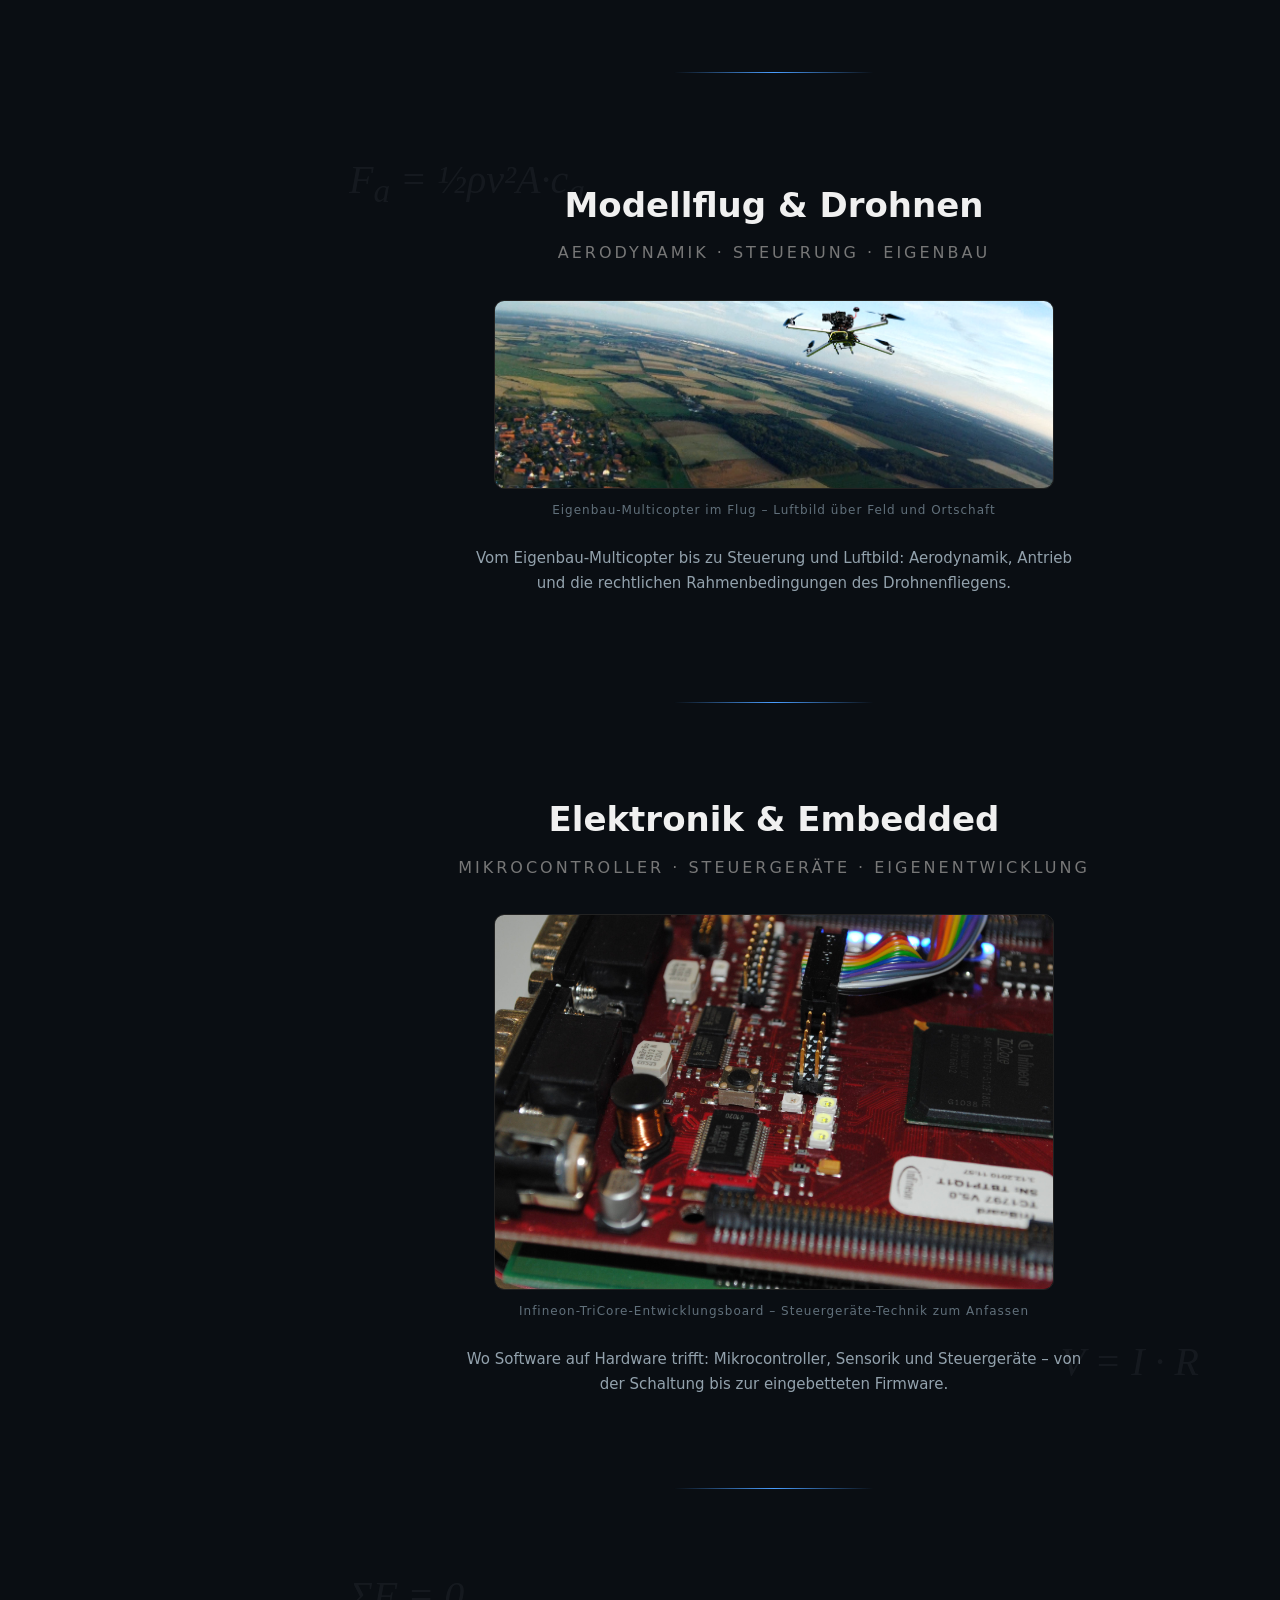
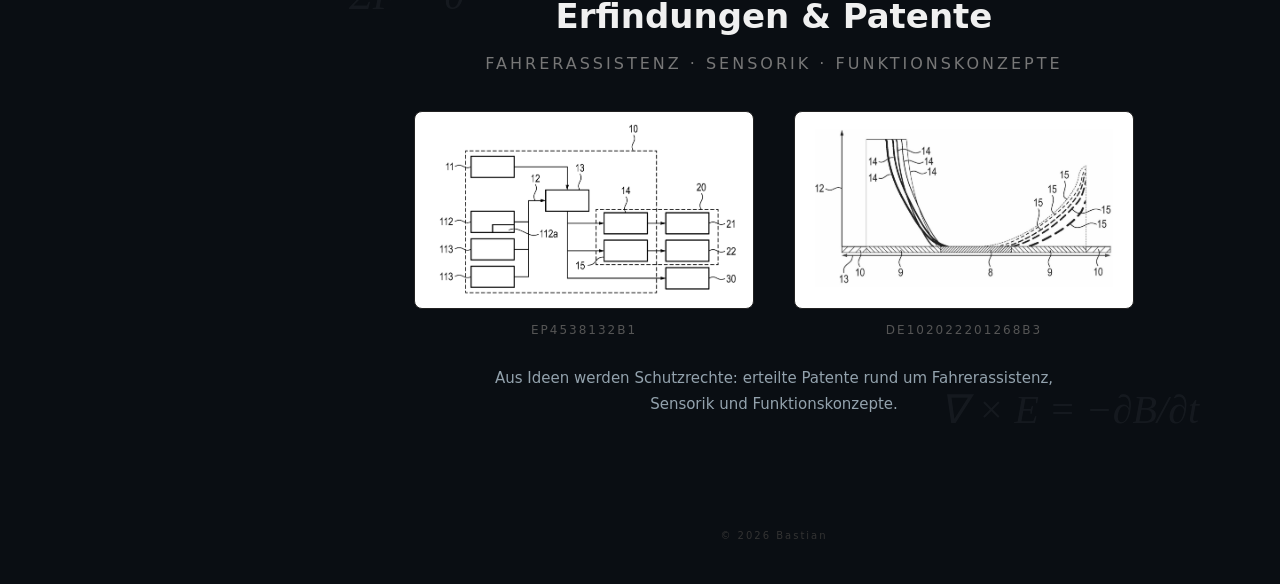
==== commit a65dbfdf: "Umbenennung in "etechnik3rs Welt" + Wow-Effekt mit Elektrotechnik-Bezug - Seitenname/Marke zu "etech" ====
--- a/index.html
+++ b/index.html
@@ -4,7 +4,7 @@
 <meta charset="UTF-8">
 <meta name="viewport" content="width=device-width, initial-scale=1.0">
 <title>Technik. Ideen. Lösungen.</title>
-<meta name="description" content="Bastian – Erfinder, Bastler, Ingenieur. Themenwelt rund um Elektromobilität, Energie & Wärme, Modellflug, Elektronik und eigene Patente.">
+<meta name="description" content="etechnik3rs Welt – Themenwelt rund um Elektromobilität, Energie & Wärme, Modellflug, Elektronik und eigene Patente.">
 <meta name="theme-color" content="#0a0e13">
 <link rel="manifest" href="manifest.webmanifest">
 <link rel="icon" href="icons/icon.svg" type="image/svg+xml">
@@ -43,7 +43,37 @@
     pointer-events: none;
     z-index: 0;
 }
-.hero > *:not(.hero-glow) { position: relative; z-index: 1; }
+.hero > *:not(.hero-glow):not(.hero-circuit) { position: relative; z-index: 1; }
+
+/* Animierter Schaltplan im Hero (Signalpulse auf Leiterbahnen) */
+.hero-circuit {
+    position: absolute;
+    inset: 0;
+    width: 100%;
+    height: 100%;
+    z-index: 0;
+    pointer-events: none;
+    overflow: visible;
+}
+.hero-circuit .trace { fill: none; stroke: #1c2732; stroke-width: 1.6; }
+.hero-circuit .node  { fill: #24313d; }
+.hero-circuit .pulse {
+    fill: none;
+    stroke: var(--accent);
+    stroke-width: 2.4;
+    stroke-linecap: round;
+    stroke-dasharray: 46 3000;
+    filter: drop-shadow(0 0 6px rgba(74, 158, 255, 0.85));
+    animation: flow 5s linear infinite;
+}
+.hero-circuit .p2 { animation-duration: 6.5s; animation-delay: -2s; }
+.hero-circuit .p3 { animation-duration: 5.8s; animation-delay: -3.5s; }
+.hero-circuit .p4 { animation-duration: 7s;   animation-delay: -1s; }
+@keyframes flow { to { stroke-dashoffset: -3046; } }
+
+@media (prefers-reduced-motion: reduce) {
+    .hero-circuit .pulse { animation: none; opacity: 0; }
+}
 .hero-kicker {
     font-size: 12px;
     letter-spacing: 4px;
@@ -342,6 +372,9 @@
 </head>
 <body>
 
+<!-- Diffuse Leiterplatten-Textur im Hintergrund -->
+<div class="tech-bg" aria-hidden="true"></div>
+
 <!-- ═══════════════ NAVIGATION ═══════════════ -->
 <button class="nav-toggle" aria-label="Menü öffnen" aria-expanded="false">&#9776;</button>
 <div class="nav-backdrop"></div>
@@ -349,7 +382,7 @@
 <nav class="sidebar" id="sidebar" aria-label="Hauptnavigation">
     <div class="sidebar-inner">
         <a class="brand" href="index.html">
-            <span class="brand-name">Bastian</span>
+            <span class="brand-name">etechnik3rs Welt</span>
             <span class="brand-role">Erfinder &middot; Ingenieur</span>
         </a>
         <ul class="nav-list">
@@ -400,6 +433,26 @@
     <!-- ── HERO ── -->
     <div class="hero" id="start">
         <div class="hero-glow"></div>
+
+        <!-- Animierter Schaltplan: Signalpulse wandern über die Leiterbahnen -->
+        <svg class="hero-circuit" viewBox="0 0 1200 700" preserveAspectRatio="xMidYMid slice" aria-hidden="true">
+            <path class="trace" d="M-40 150 H320 V330 H560"/>
+            <path class="trace" d="M1240 210 H900 V440 H640"/>
+            <path class="trace" d="M180 740 V520 H470 V360"/>
+            <path class="trace" d="M1040 740 V500 H770 V300 H600"/>
+            <g class="node">
+                <circle cx="320" cy="150" r="4.5"/><circle cx="320" cy="330" r="4.5"/>
+                <circle cx="900" cy="210" r="4.5"/><circle cx="900" cy="440" r="4.5"/>
+                <circle cx="180" cy="520" r="4.5"/><circle cx="470" cy="520" r="4.5"/>
+                <circle cx="470" cy="360" r="4.5"/><circle cx="770" cy="500" r="4.5"/>
+                <circle cx="770" cy="300" r="4.5"/>
+            </g>
+            <path class="pulse p1" d="M-40 150 H320 V330 H560"/>
+            <path class="pulse p2" d="M1240 210 H900 V440 H640"/>
+            <path class="pulse p3" d="M180 740 V520 H470 V360"/>
+            <path class="pulse p4" d="M1040 740 V500 H770 V300 H600"/>
+        </svg>
+
         <div class="hero-kicker">Meine Themenwelt</div>
         <h1>Technik. Ideen. L&ouml;sungen.</h1>
         <div class="statement">Erfinder &middot; Bastler &middot; Ingenieur</div>
--- a/css/site.css
+++ b/css/site.css
@@ -61,10 +61,26 @@
 }
 :target { scroll-margin-top: 24px; }
 
+/* ── Technischer Hintergrund (diffuse Leiterplatte) ────────── */
+.tech-bg {
+    position: fixed;
+    inset: 0;
+    z-index: -1;
+    pointer-events: none;
+    background-image: url("../img/circuit.svg");
+    background-size: 300px 300px;
+    opacity: 0.07;
+    /* zur Mitte hin ruhiger, an den Rändern etwas präsenter */
+    -webkit-mask-image: radial-gradient(ellipse at 62% 32%, #000 0%, rgba(0,0,0,0.45) 55%, #000 100%);
+            mask-image: radial-gradient(ellipse at 62% 32%, #000 0%, rgba(0,0,0,0.45) 55%, #000 100%);
+}
+
 /* ── Layout: Inhalt neben der Sidebar ──────────────────────── */
 .page {
     margin-left: var(--sidebar-w);
     min-height: 100vh;
+    position: relative;
+    z-index: 1;
 }
 
 /* ── Navigations-Sidebar ───────────────────────────────────── */
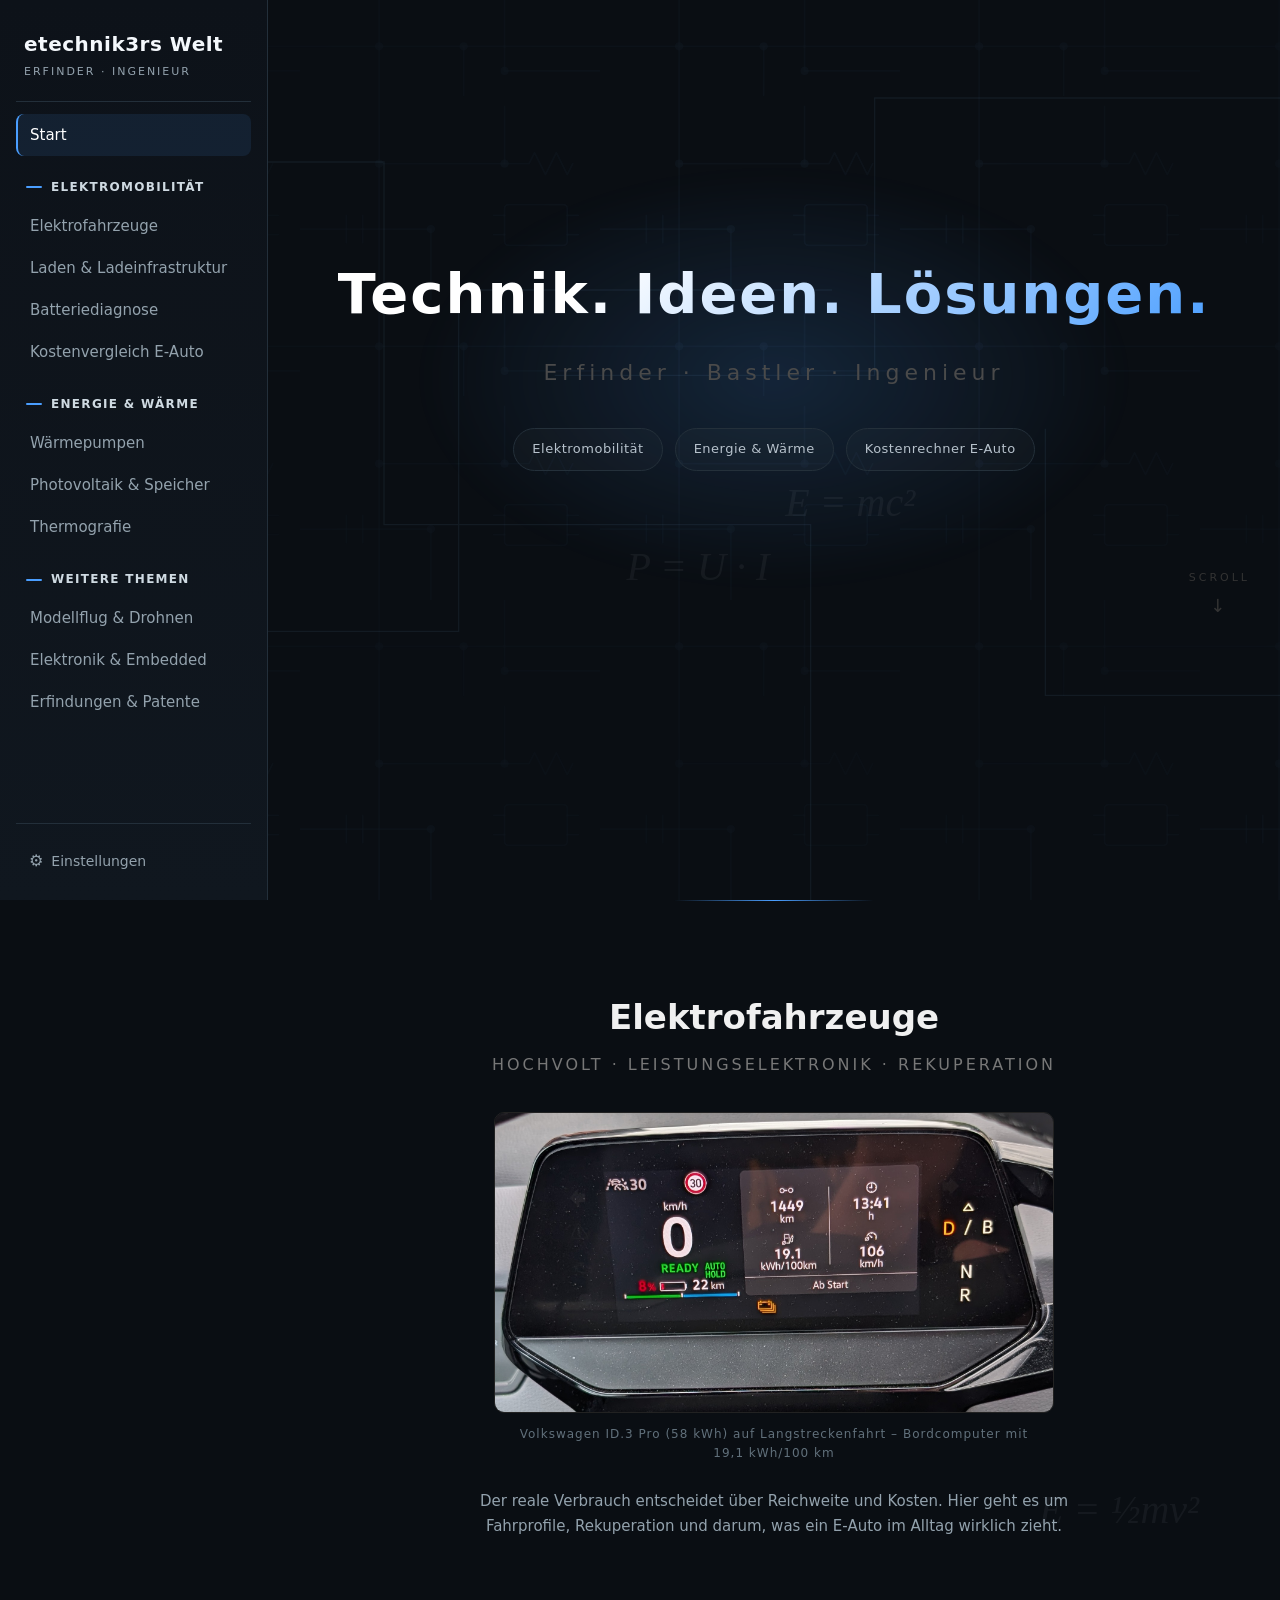
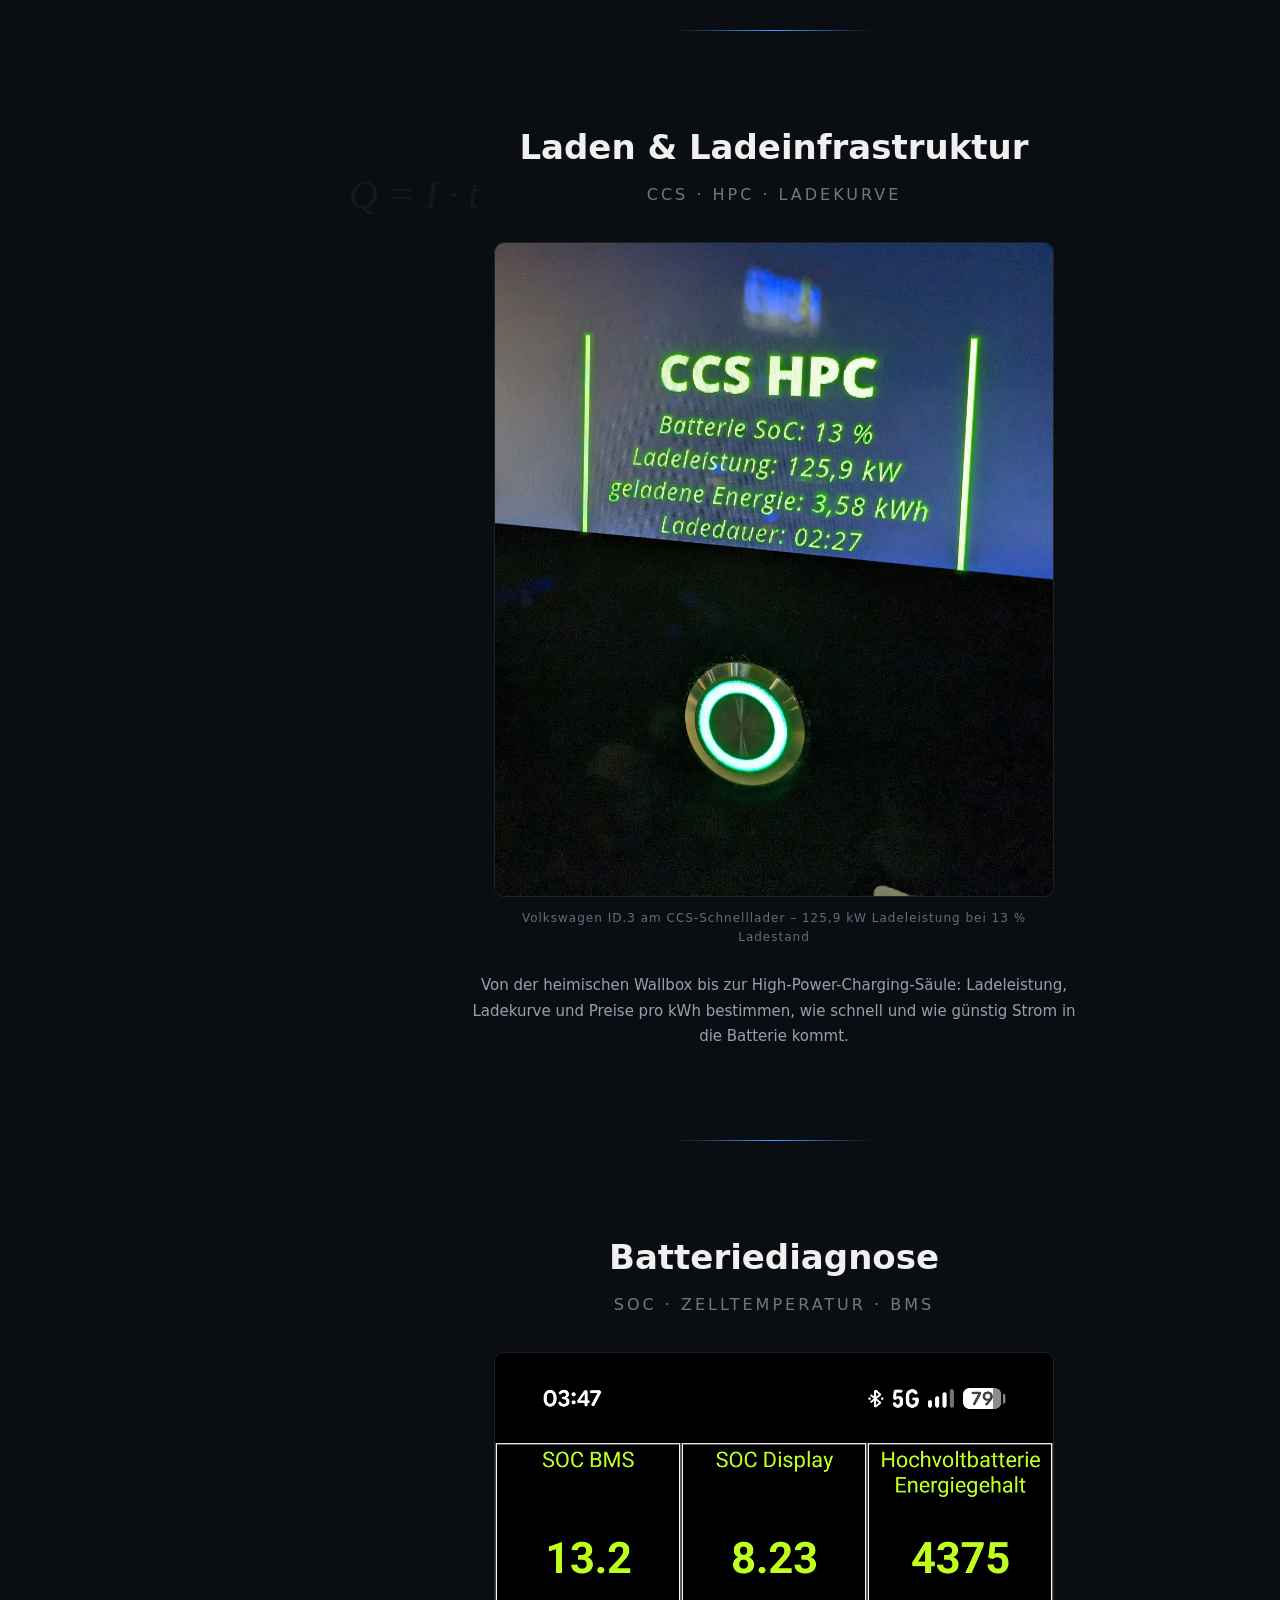
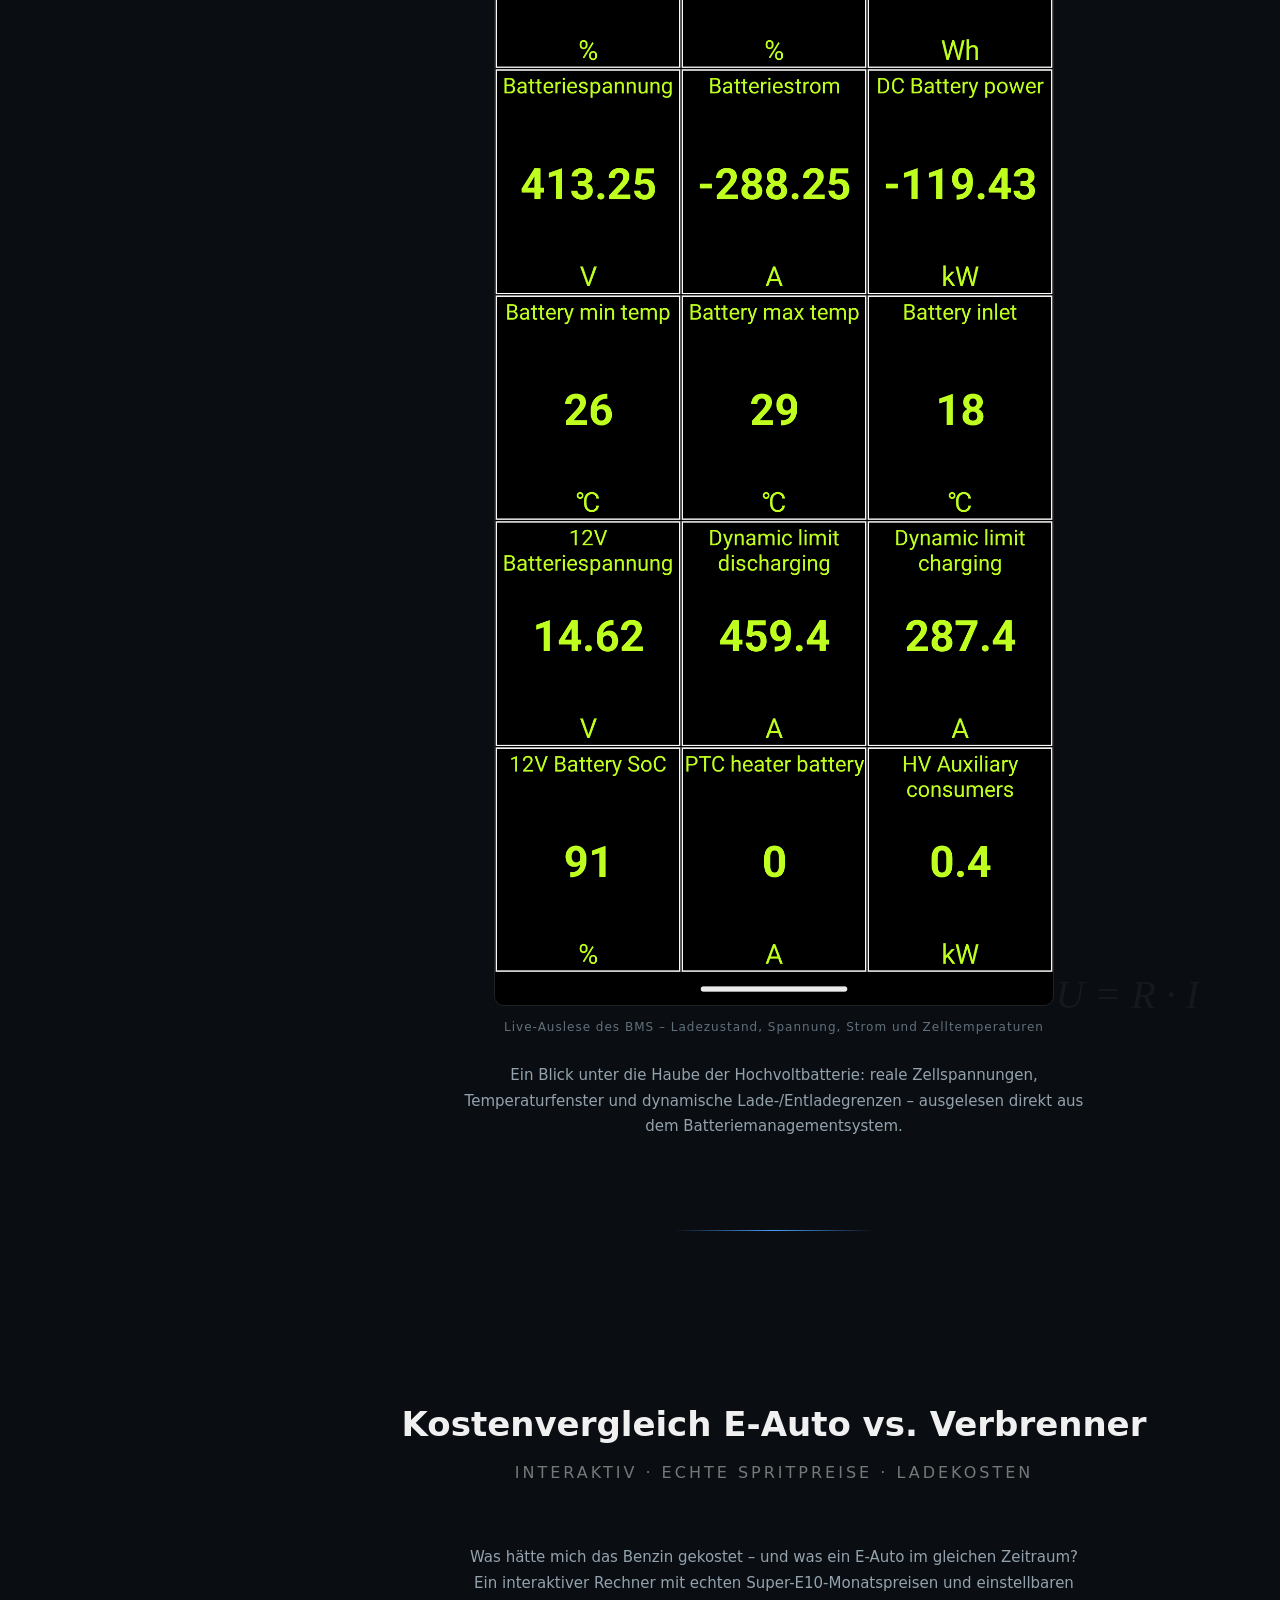
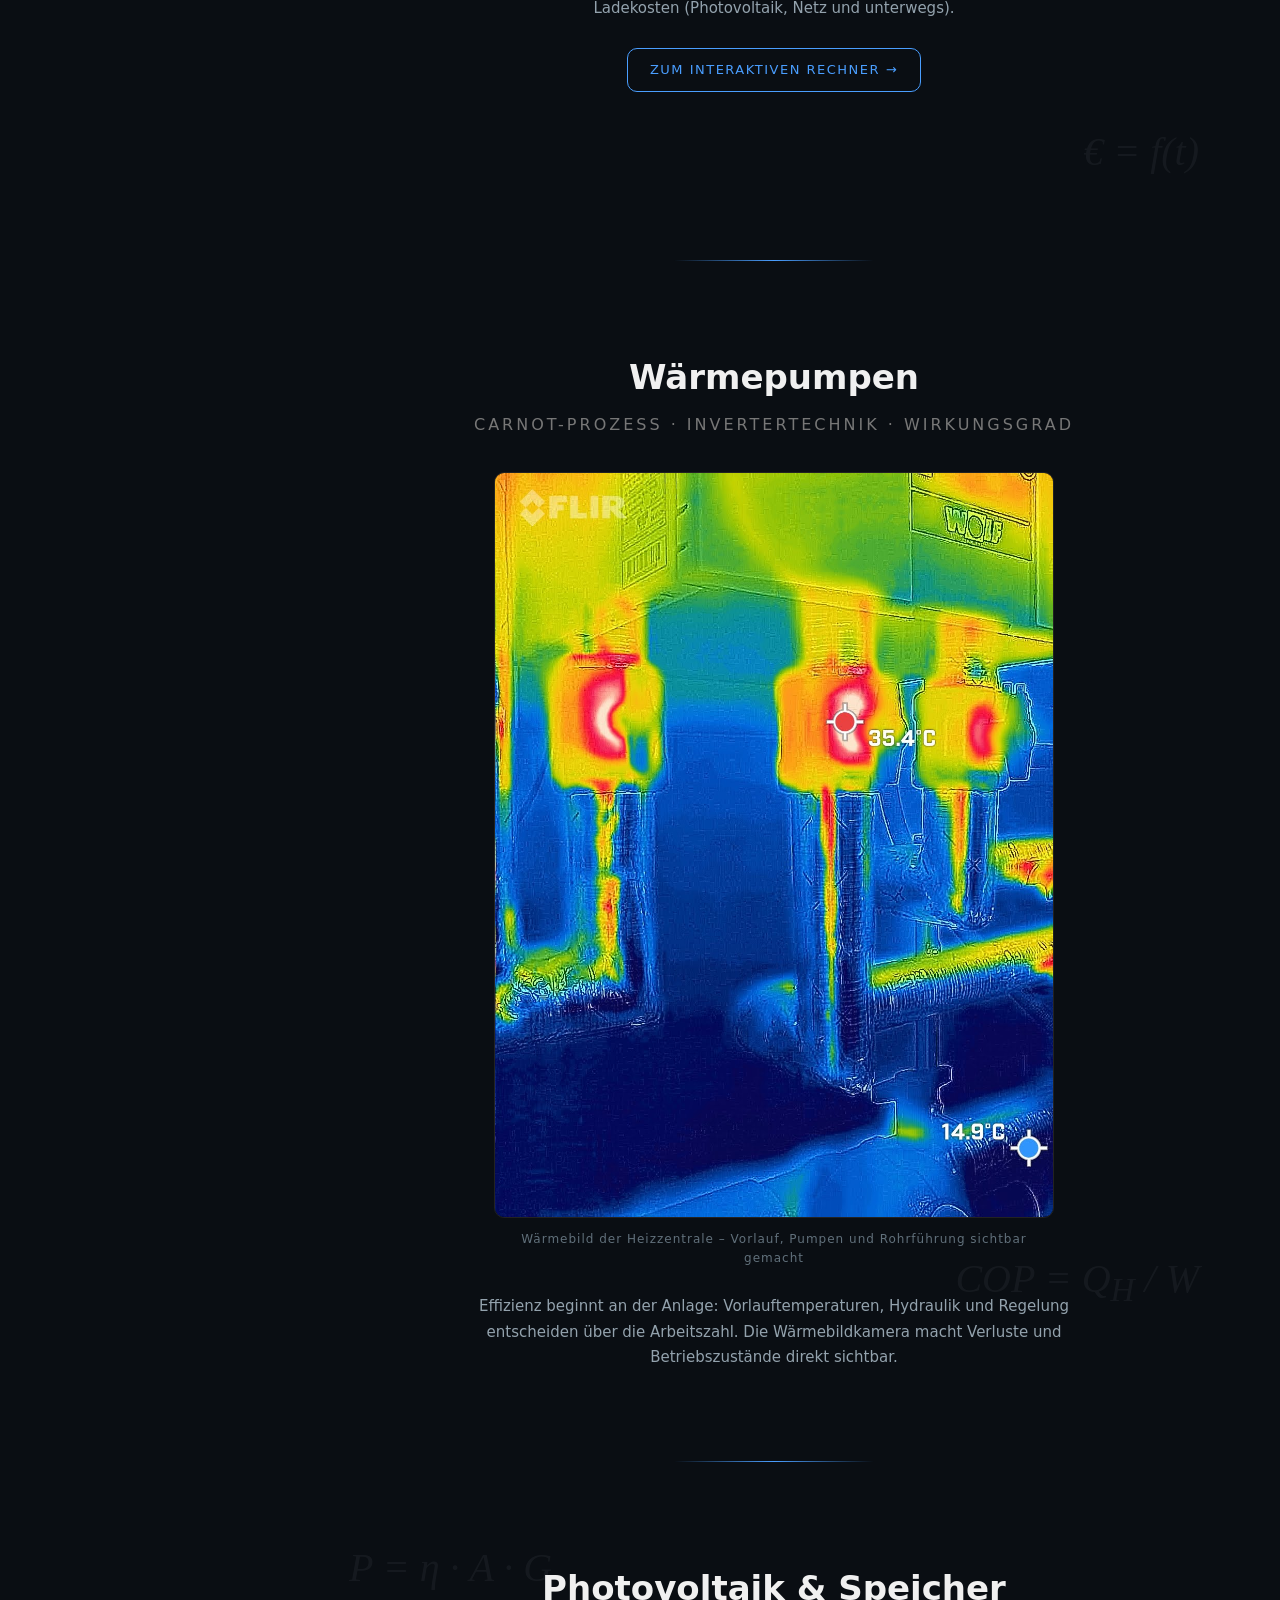
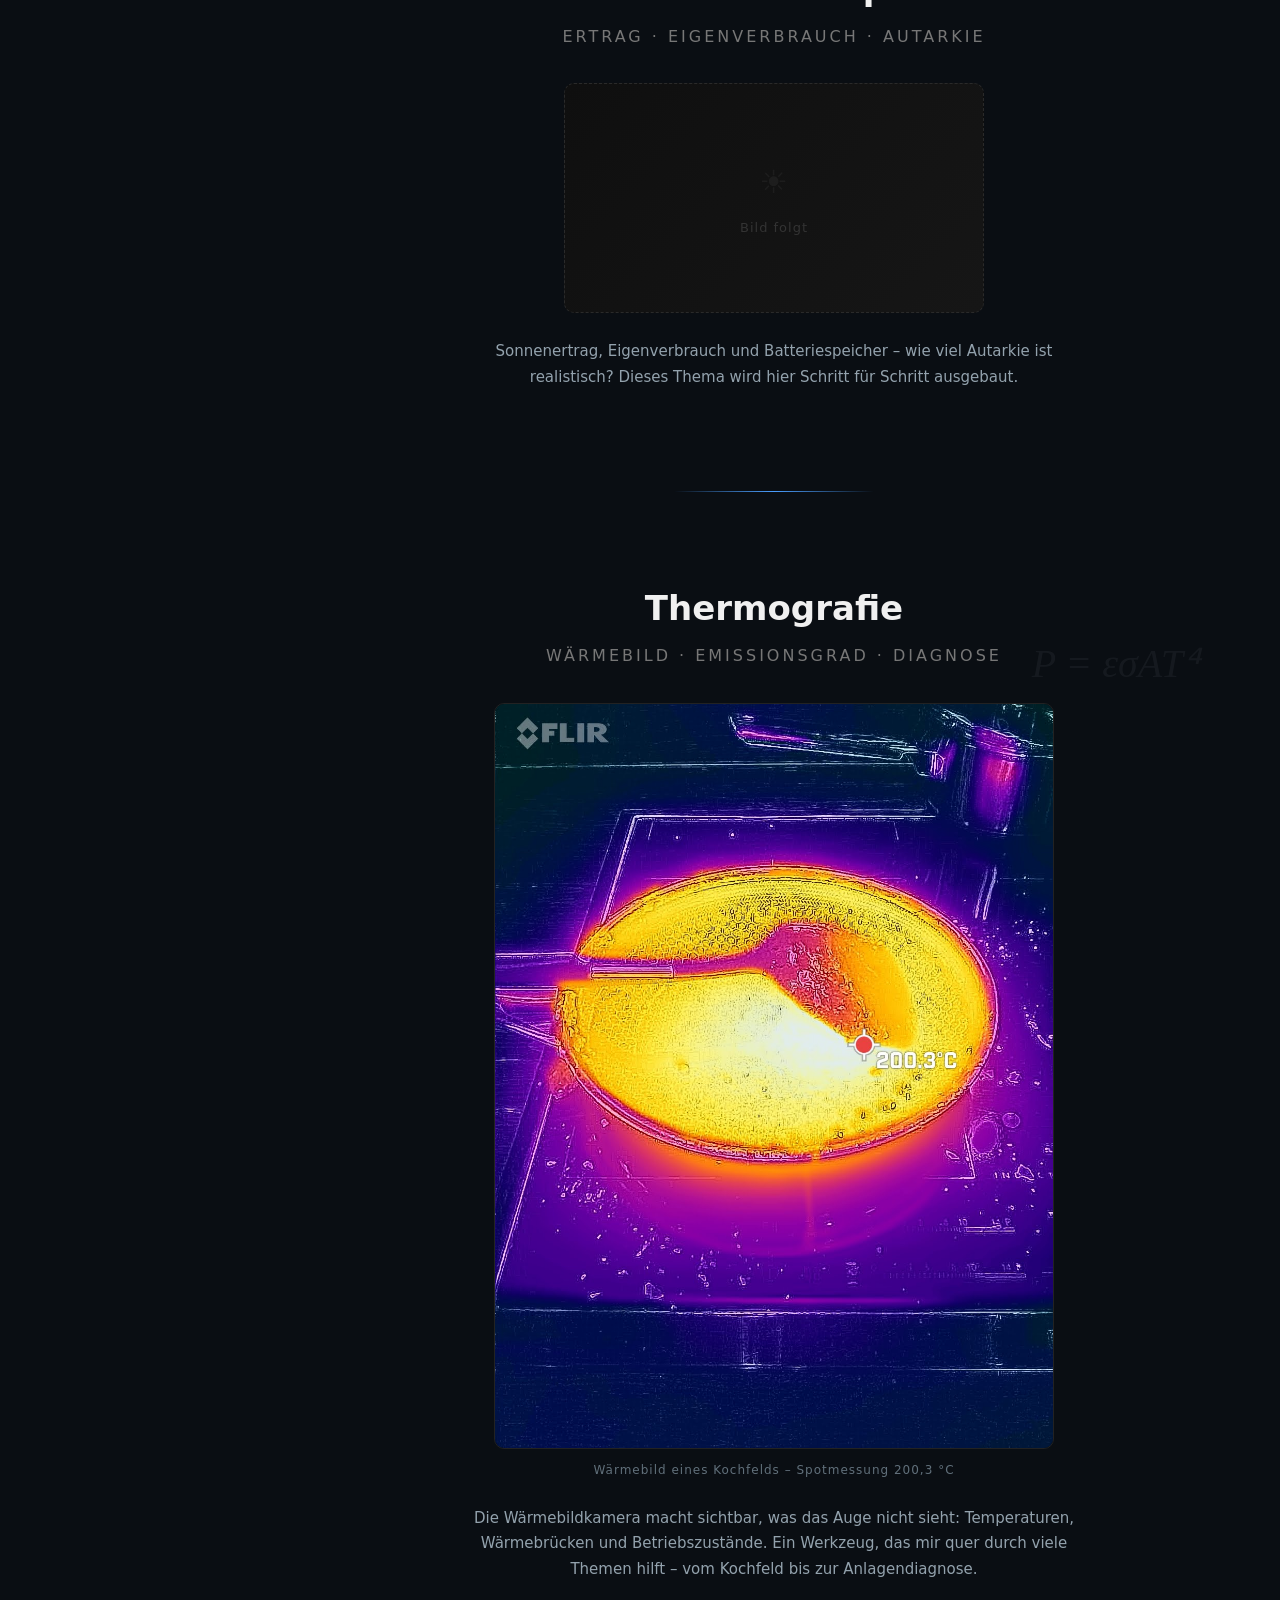
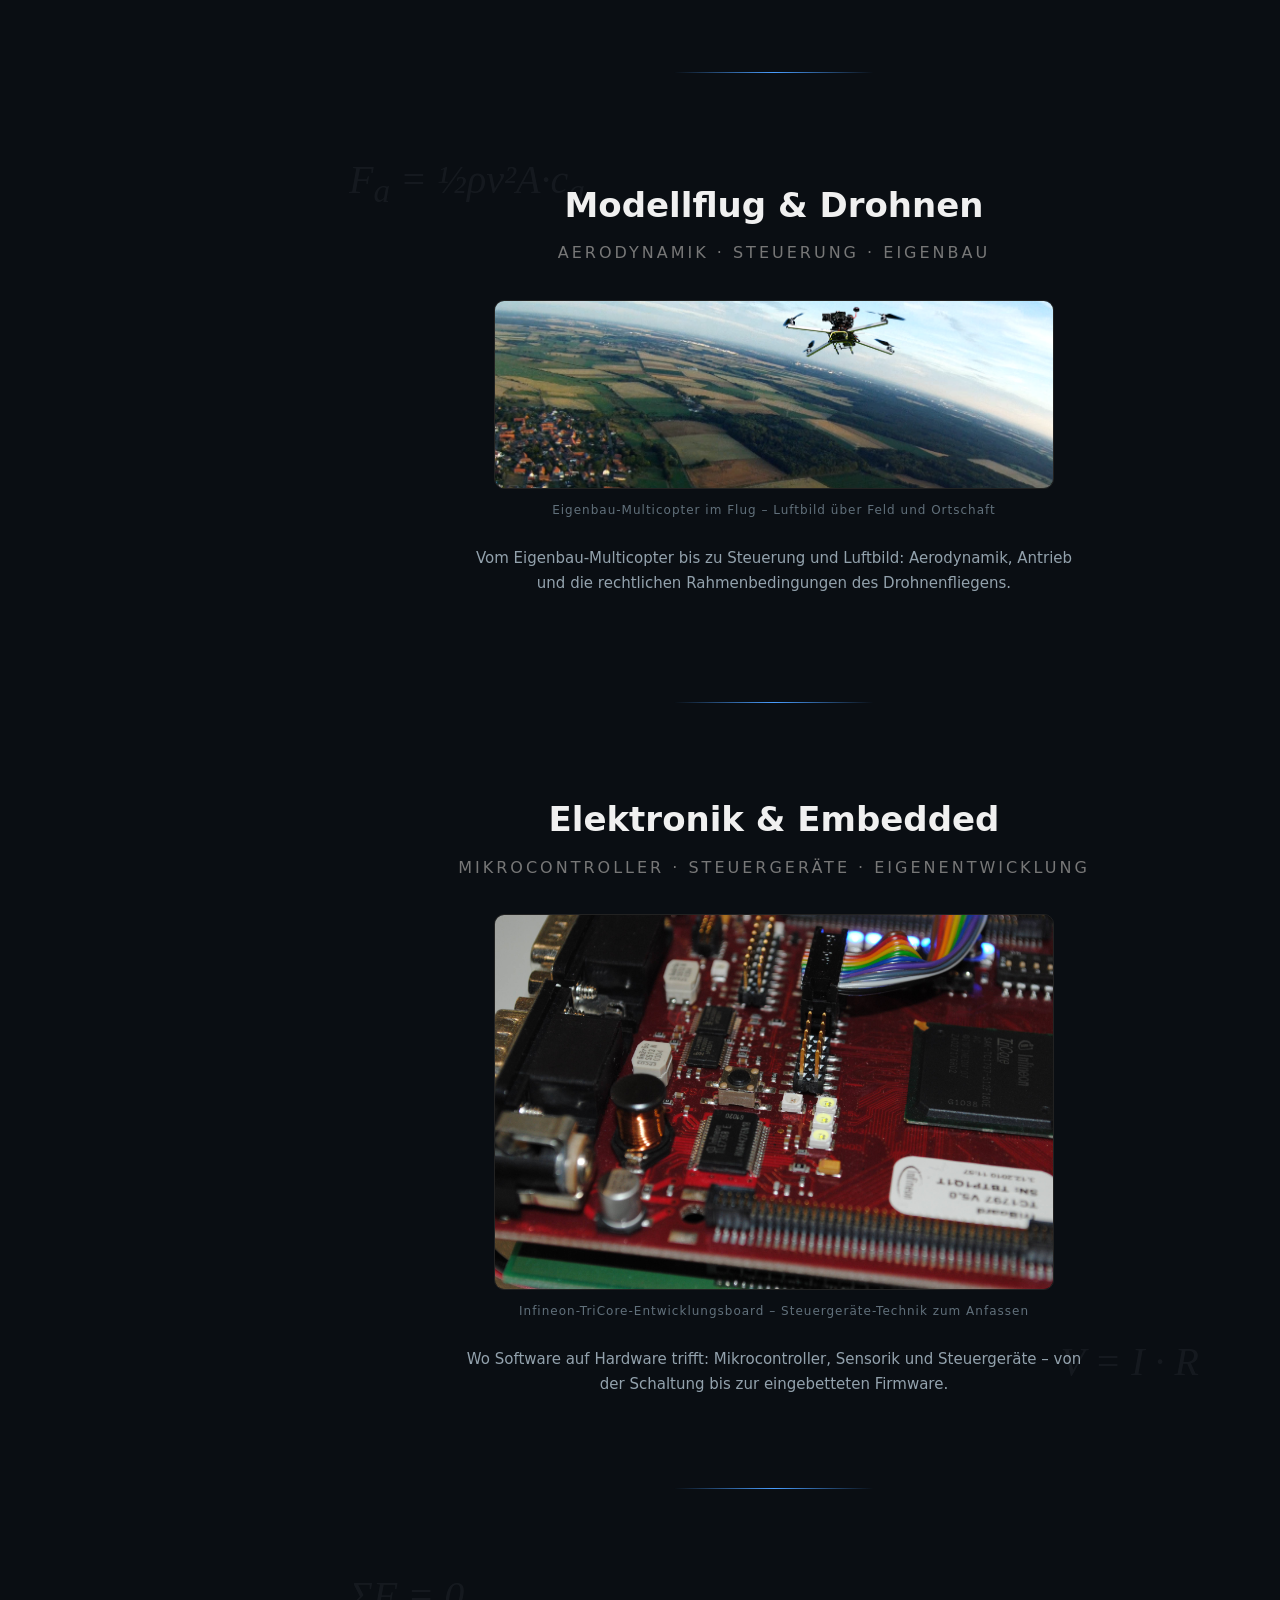
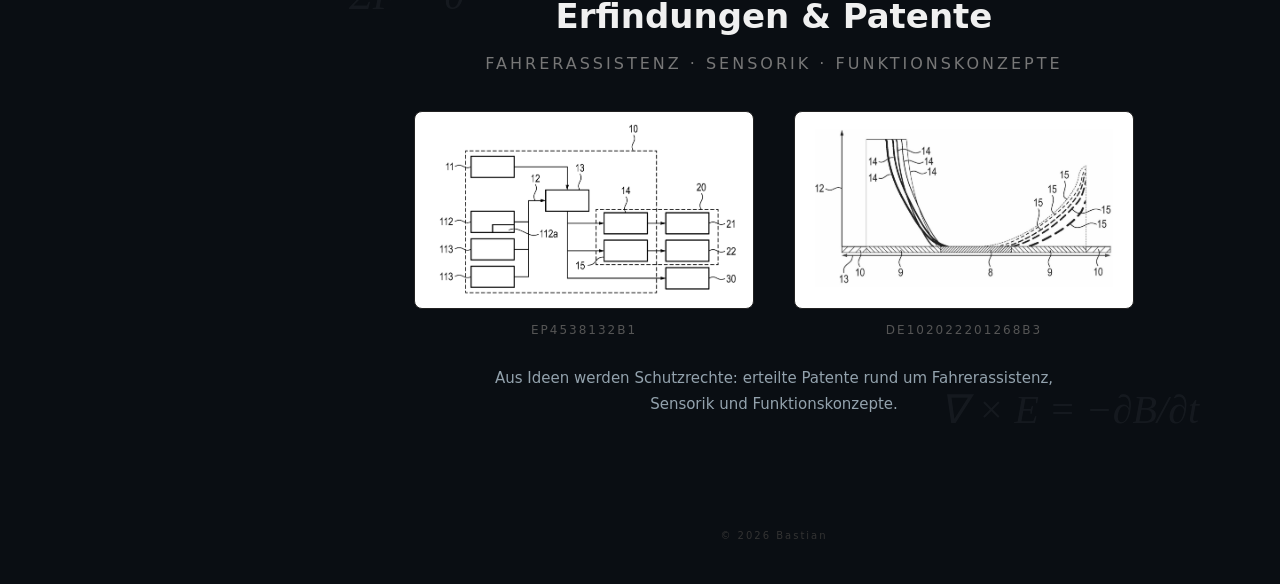
==== commit 642ad65a: "Pulse dezenter & global, "Meine Themenwelt" entfernt, Scrollstart oben - Signalpulse langsamer (13-1" ====
--- a/index.html
+++ b/index.html
@@ -43,37 +43,7 @@
     pointer-events: none;
     z-index: 0;
 }
-.hero > *:not(.hero-glow):not(.hero-circuit) { position: relative; z-index: 1; }
-
-/* Animierter Schaltplan im Hero (Signalpulse auf Leiterbahnen) */
-.hero-circuit {
-    position: absolute;
-    inset: 0;
-    width: 100%;
-    height: 100%;
-    z-index: 0;
-    pointer-events: none;
-    overflow: visible;
-}
-.hero-circuit .trace { fill: none; stroke: #1c2732; stroke-width: 1.6; }
-.hero-circuit .node  { fill: #24313d; }
-.hero-circuit .pulse {
-    fill: none;
-    stroke: var(--accent);
-    stroke-width: 2.4;
-    stroke-linecap: round;
-    stroke-dasharray: 46 3000;
-    filter: drop-shadow(0 0 6px rgba(74, 158, 255, 0.85));
-    animation: flow 5s linear infinite;
-}
-.hero-circuit .p2 { animation-duration: 6.5s; animation-delay: -2s; }
-.hero-circuit .p3 { animation-duration: 5.8s; animation-delay: -3.5s; }
-.hero-circuit .p4 { animation-duration: 7s;   animation-delay: -1s; }
-@keyframes flow { to { stroke-dashoffset: -3046; } }
-
-@media (prefers-reduced-motion: reduce) {
-    .hero-circuit .pulse { animation: none; opacity: 0; }
-}
+.hero > *:not(.hero-glow) { position: relative; z-index: 1; }
 .hero-kicker {
     font-size: 12px;
     letter-spacing: 4px;
@@ -434,26 +404,6 @@
     <div class="hero" id="start">
         <div class="hero-glow"></div>
 
-        <!-- Animierter Schaltplan: Signalpulse wandern über die Leiterbahnen -->
-        <svg class="hero-circuit" viewBox="0 0 1200 700" preserveAspectRatio="xMidYMid slice" aria-hidden="true">
-            <path class="trace" d="M-40 150 H320 V330 H560"/>
-            <path class="trace" d="M1240 210 H900 V440 H640"/>
-            <path class="trace" d="M180 740 V520 H470 V360"/>
-            <path class="trace" d="M1040 740 V500 H770 V300 H600"/>
-            <g class="node">
-                <circle cx="320" cy="150" r="4.5"/><circle cx="320" cy="330" r="4.5"/>
-                <circle cx="900" cy="210" r="4.5"/><circle cx="900" cy="440" r="4.5"/>
-                <circle cx="180" cy="520" r="4.5"/><circle cx="470" cy="520" r="4.5"/>
-                <circle cx="470" cy="360" r="4.5"/><circle cx="770" cy="500" r="4.5"/>
-                <circle cx="770" cy="300" r="4.5"/>
-            </g>
-            <path class="pulse p1" d="M-40 150 H320 V330 H560"/>
-            <path class="pulse p2" d="M1240 210 H900 V440 H640"/>
-            <path class="pulse p3" d="M180 740 V520 H470 V360"/>
-            <path class="pulse p4" d="M1040 740 V500 H770 V300 H600"/>
-        </svg>
-
-        <div class="hero-kicker">Meine Themenwelt</div>
         <h1>Technik. Ideen. L&ouml;sungen.</h1>
         <div class="statement">Erfinder &middot; Bastler &middot; Ingenieur</div>
 
--- a/css/site.css
+++ b/css/site.css
@@ -73,6 +73,37 @@
     /* zur Mitte hin ruhiger, an den Rändern etwas präsenter */
     -webkit-mask-image: radial-gradient(ellipse at 62% 32%, #000 0%, rgba(0,0,0,0.45) 55%, #000 100%);
             mask-image: radial-gradient(ellipse at 62% 32%, #000 0%, rgba(0,0,0,0.45) 55%, #000 100%);
+}
+
+/* ── Animierte Signalpulse (global, über die ganze Seite) ──── */
+/* Die SVG-Ebene wird von js/app.js eingefügt und liegt – wie .tech-bg –
+   fixiert hinter dem Inhalt, sodass die Pulse auf jeder Seite und in jeder
+   Scroll-Position dezent sichtbar sind. */
+.tech-pulses {
+    position: fixed;
+    inset: 0;
+    z-index: -1;
+    width: 100vw;
+    height: 100vh;
+    pointer-events: none;
+}
+.tech-pulses .trace { fill: none; stroke: #131b23; stroke-width: 1.2; }
+.tech-pulses .pulse {
+    fill: none;
+    stroke: var(--accent);
+    stroke-width: 1.5;
+    stroke-linecap: round;
+    opacity: 0.45;
+    stroke-dasharray: 30 3000;
+    filter: drop-shadow(0 0 4px rgba(74, 158, 255, 0.45));
+    animation: flow 13s linear infinite;
+}
+.tech-pulses .p2 { animation-duration: 17s; animation-delay: -6s; }
+.tech-pulses .p3 { animation-duration: 15s; animation-delay: -10s; }
+.tech-pulses .p4 { animation-duration: 19s; animation-delay: -3s; }
+@keyframes flow { to { stroke-dashoffset: -3030; } }
+@media (prefers-reduced-motion: reduce) {
+    .tech-pulses .pulse { animation: none; opacity: 0; }
 }
 
 /* ── Layout: Inhalt neben der Sidebar ──────────────────────── */
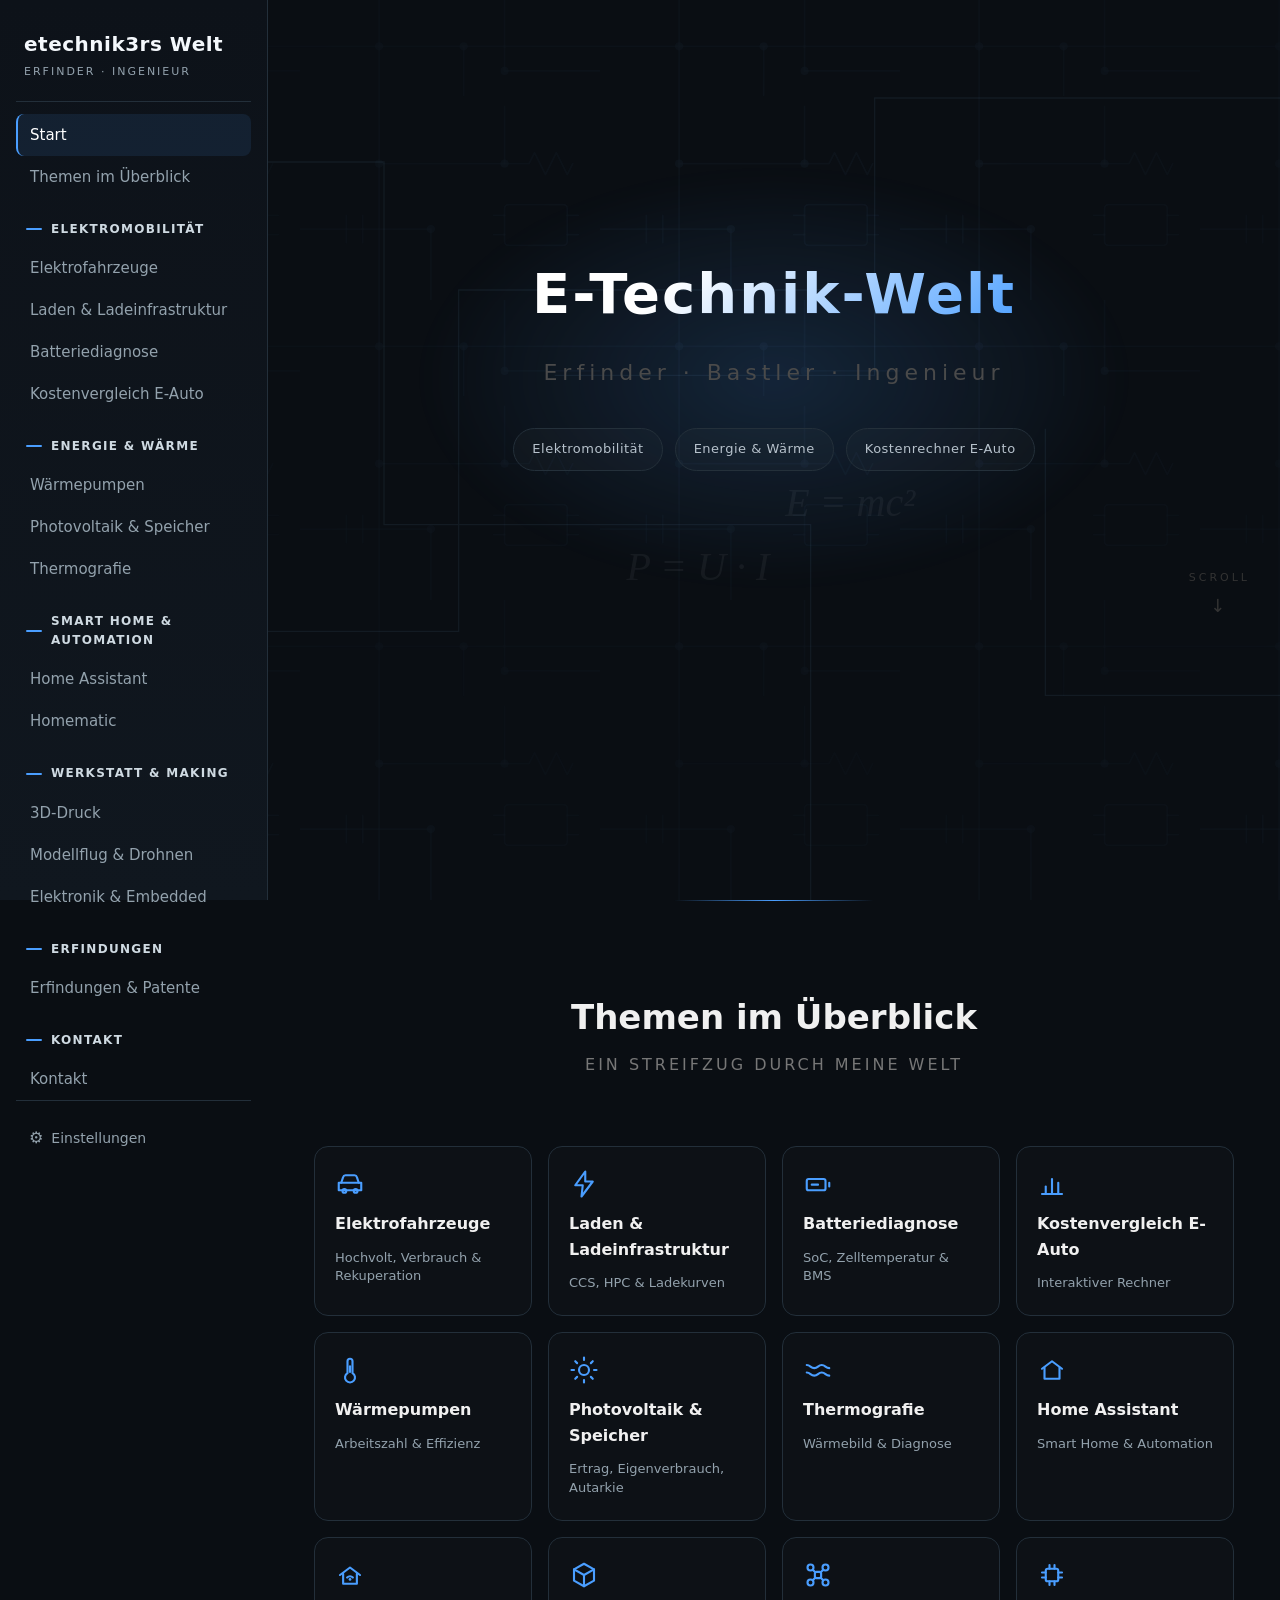
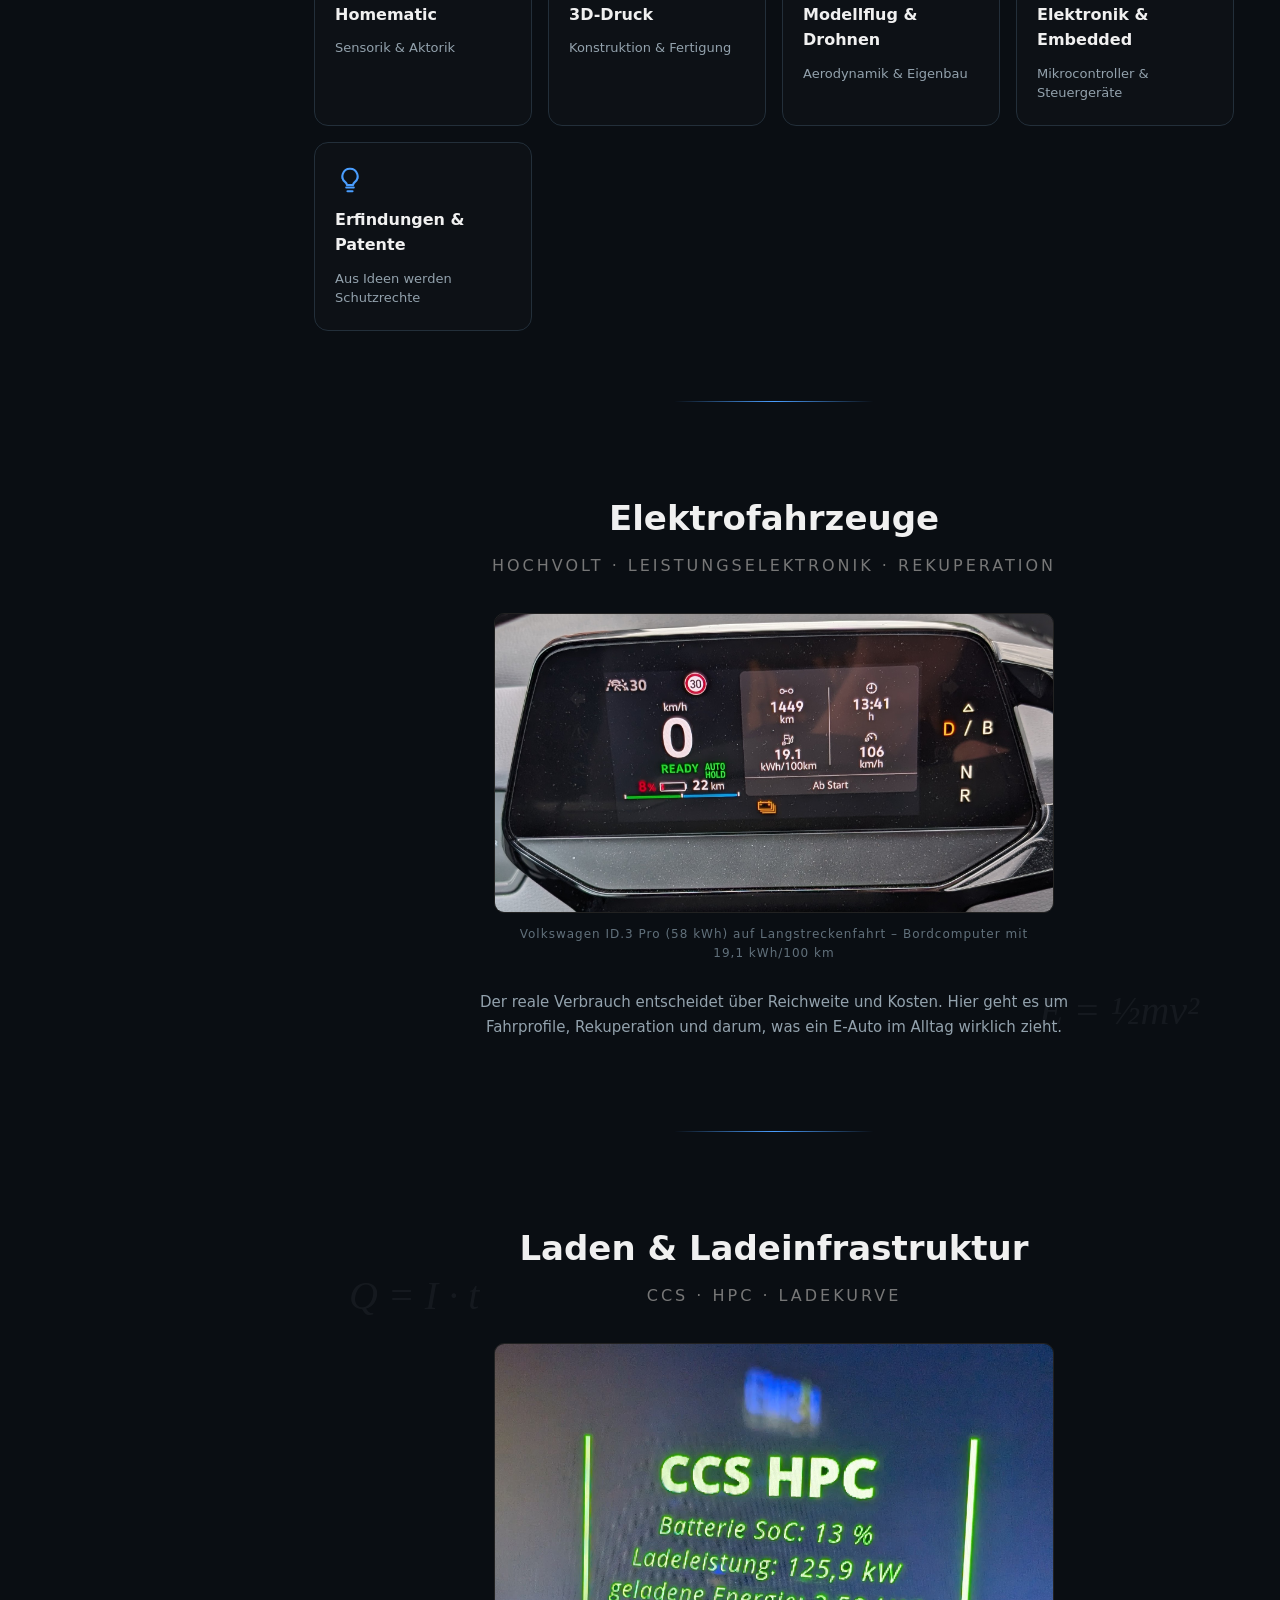
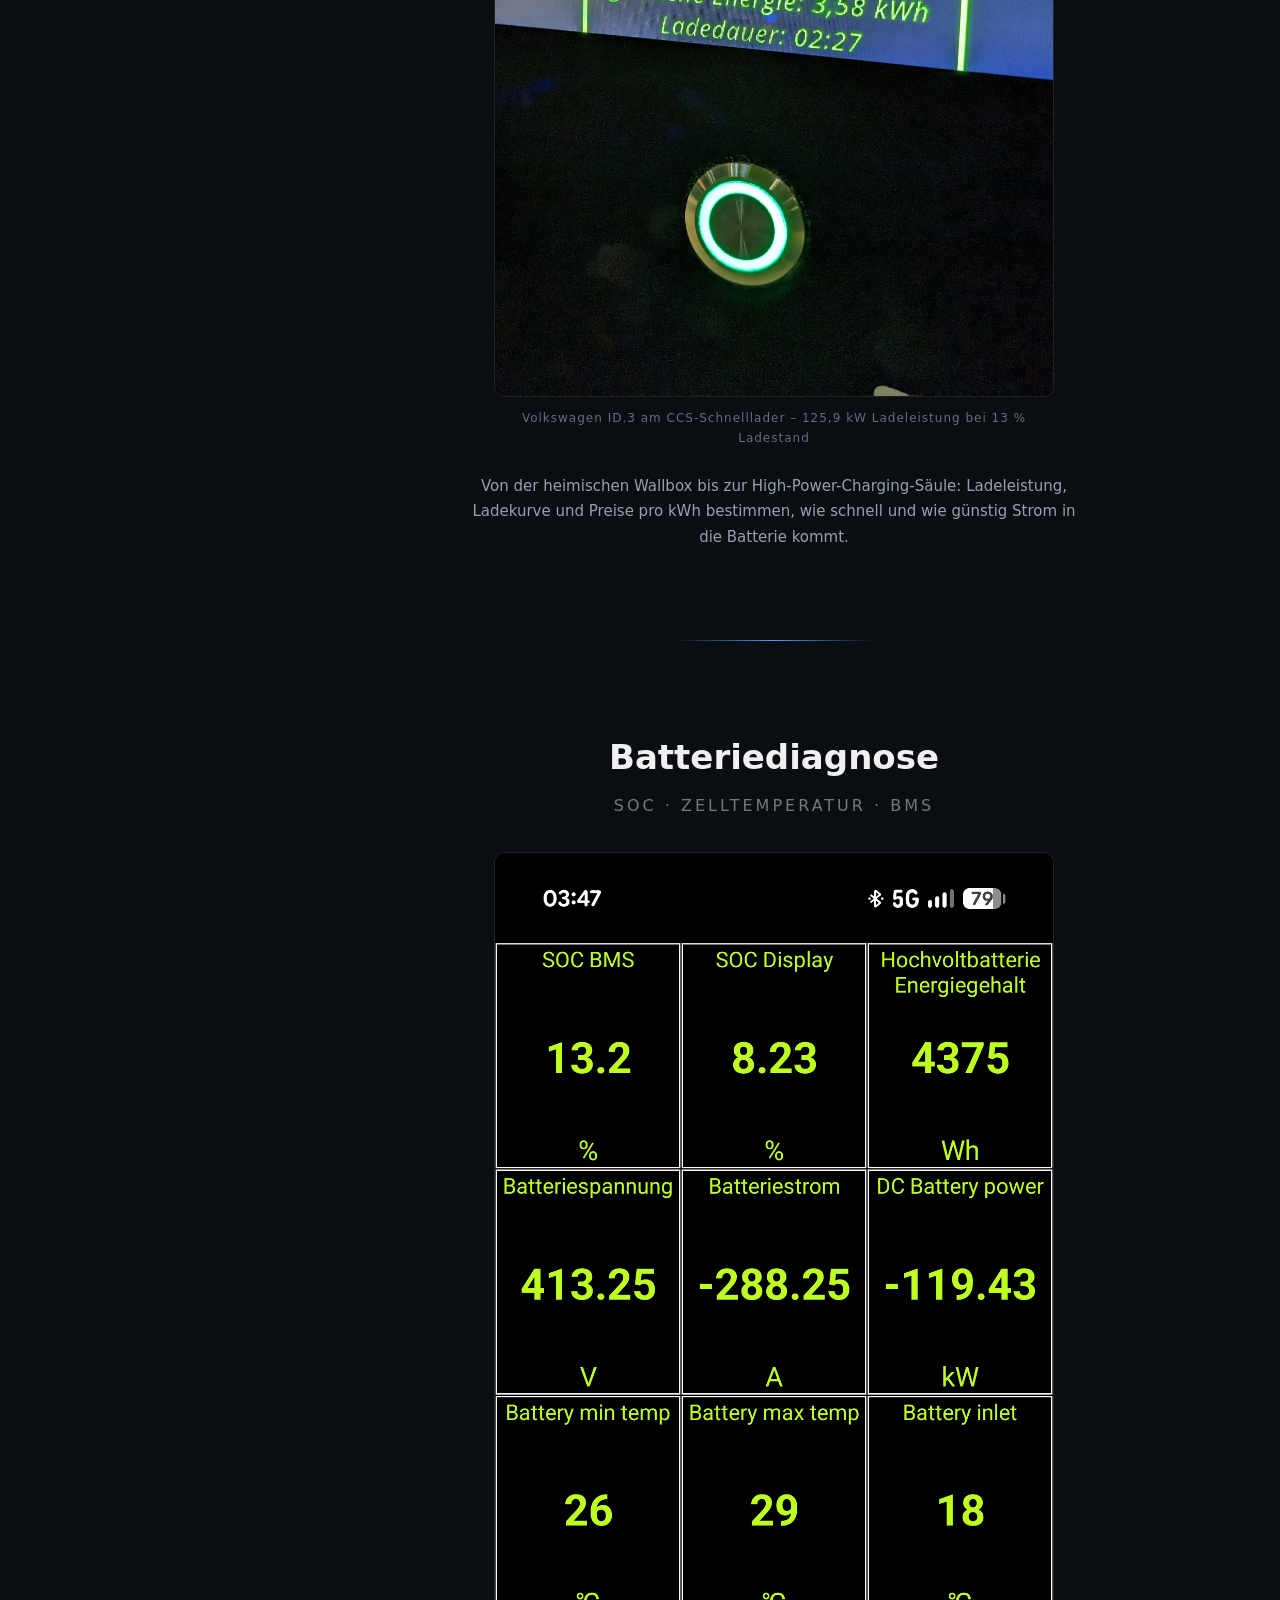
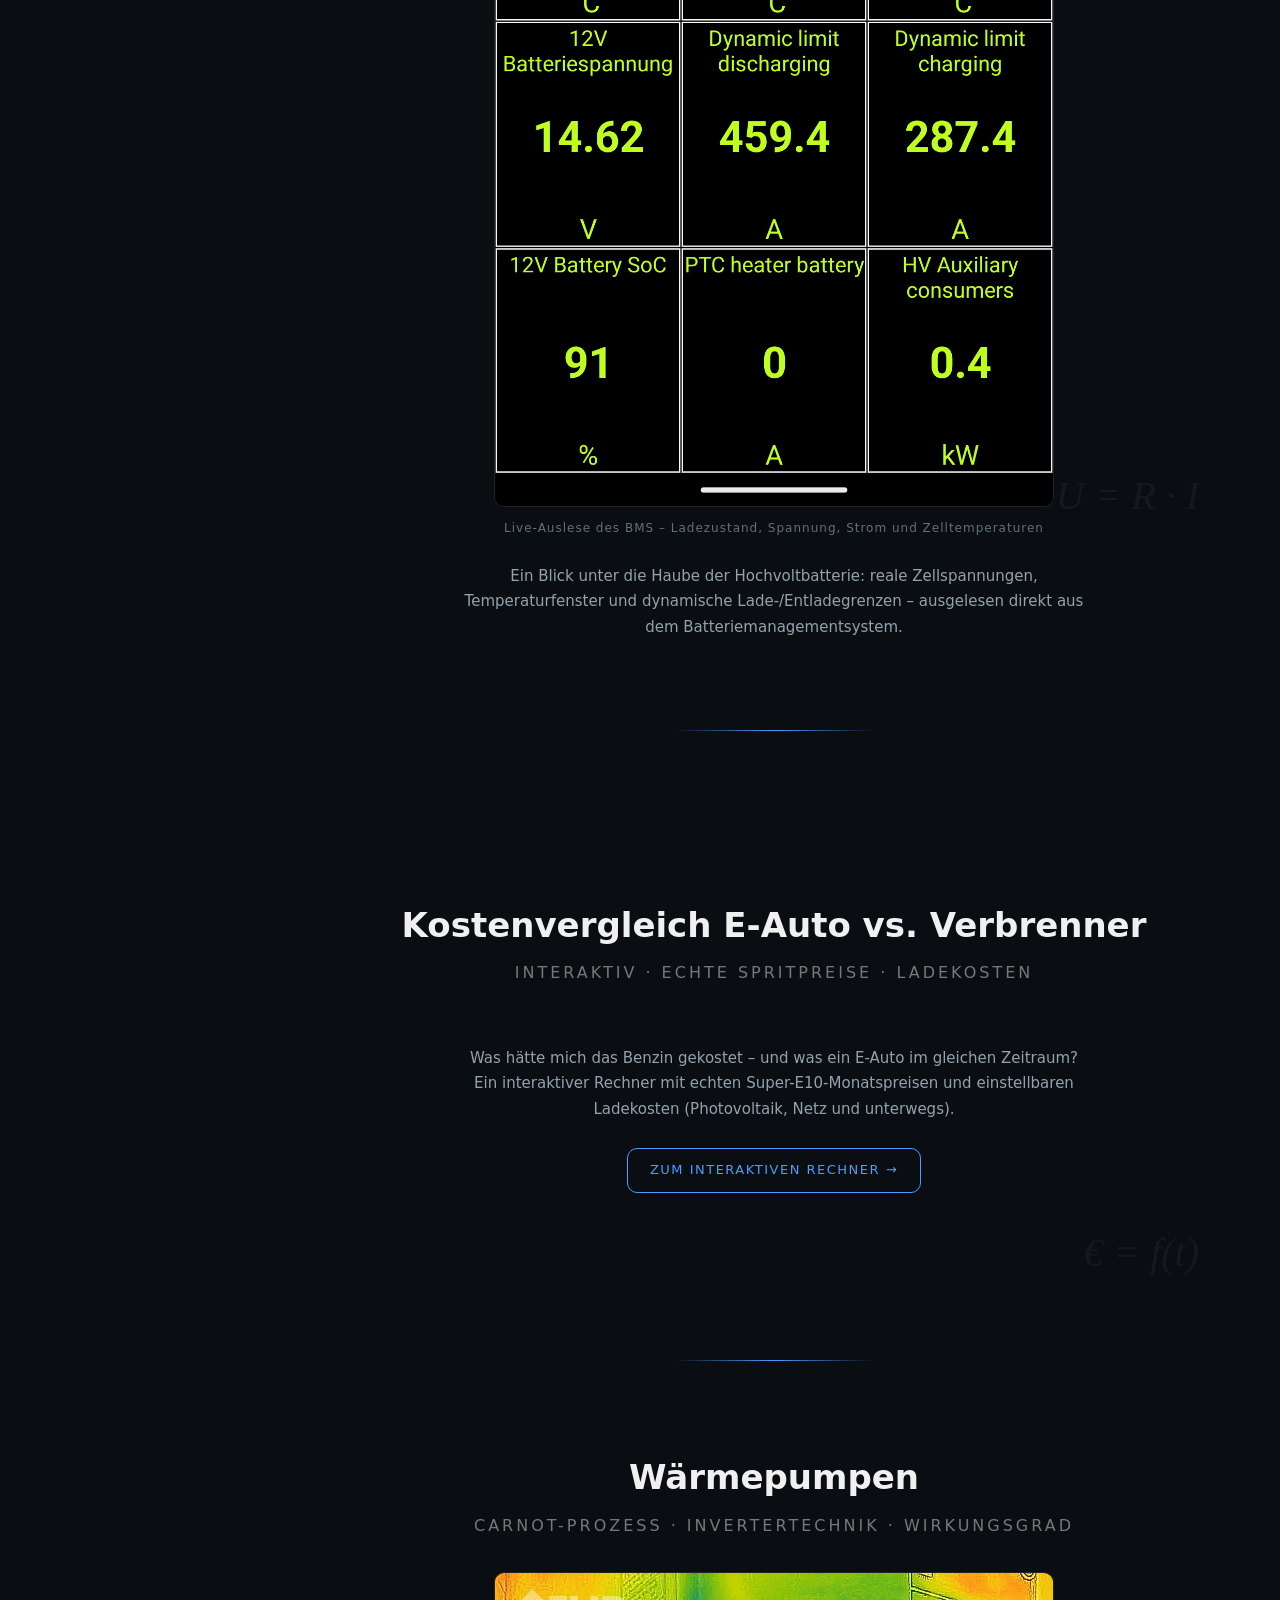
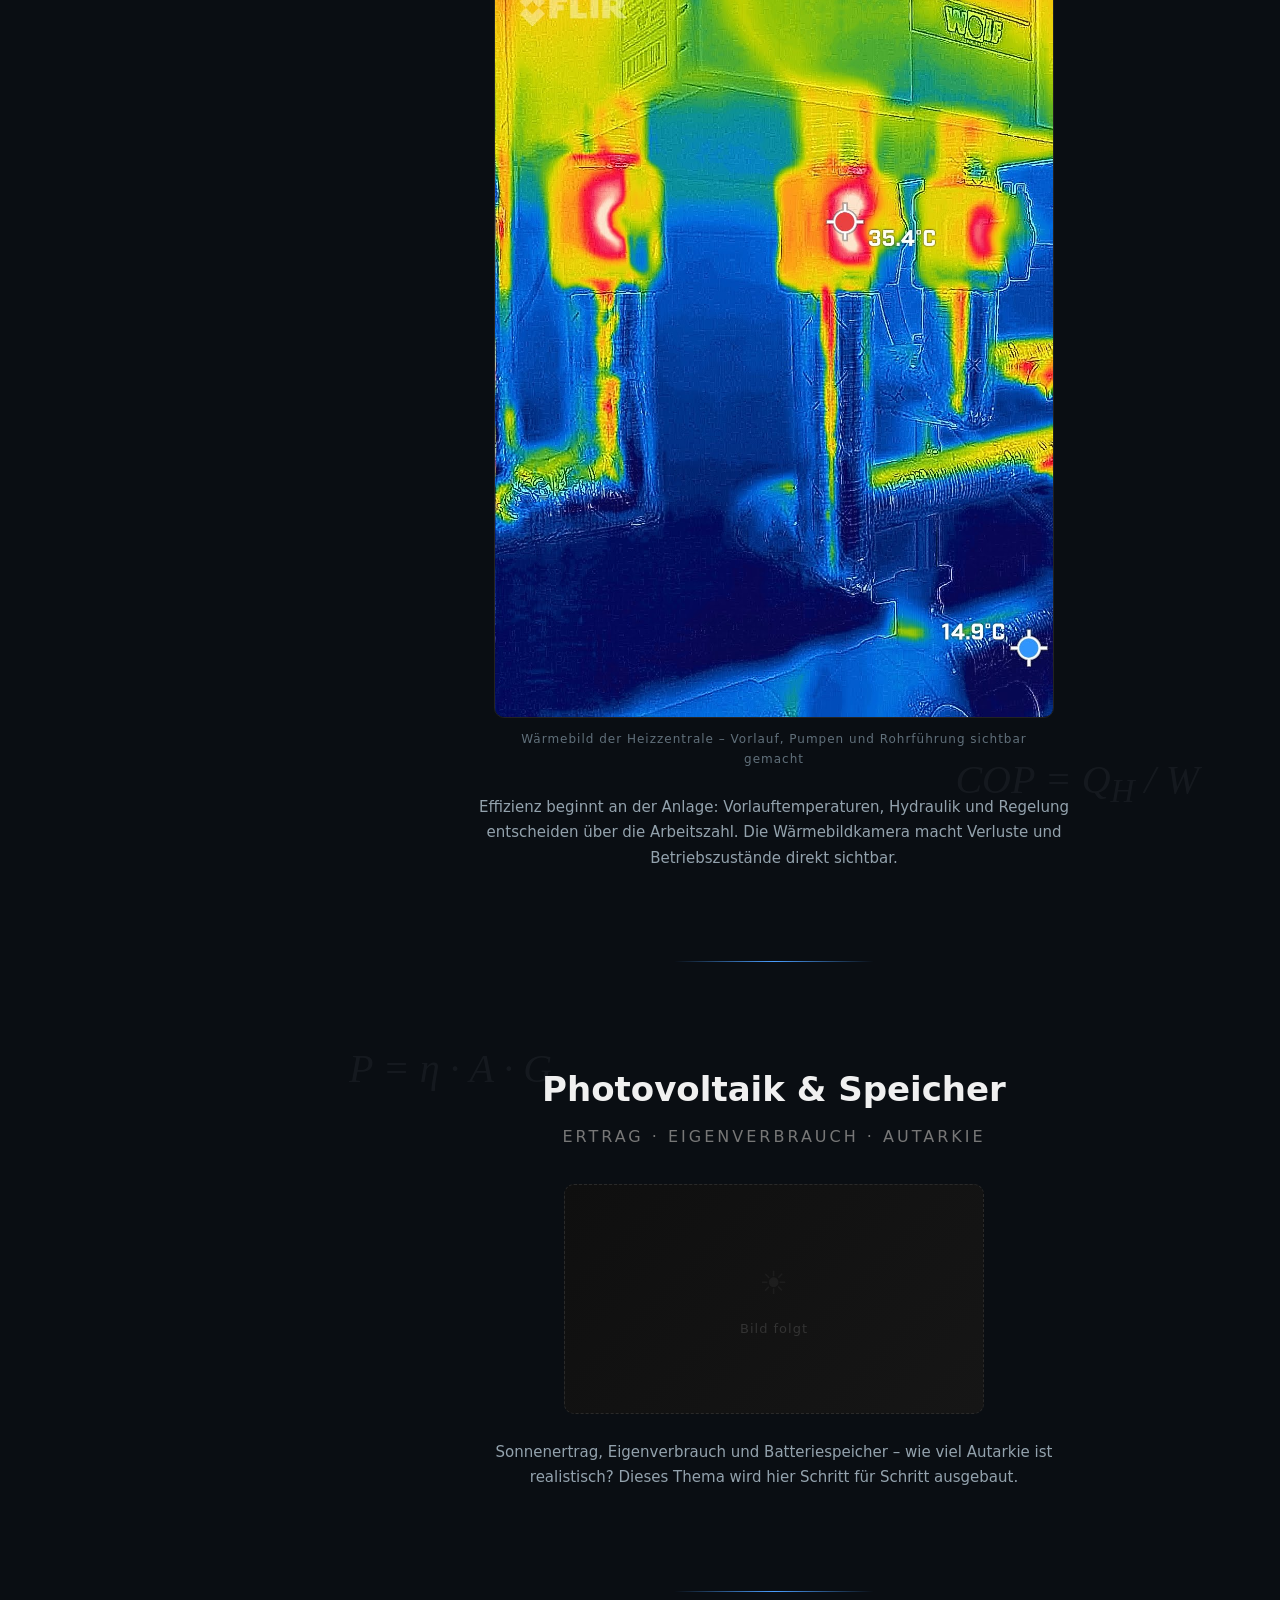
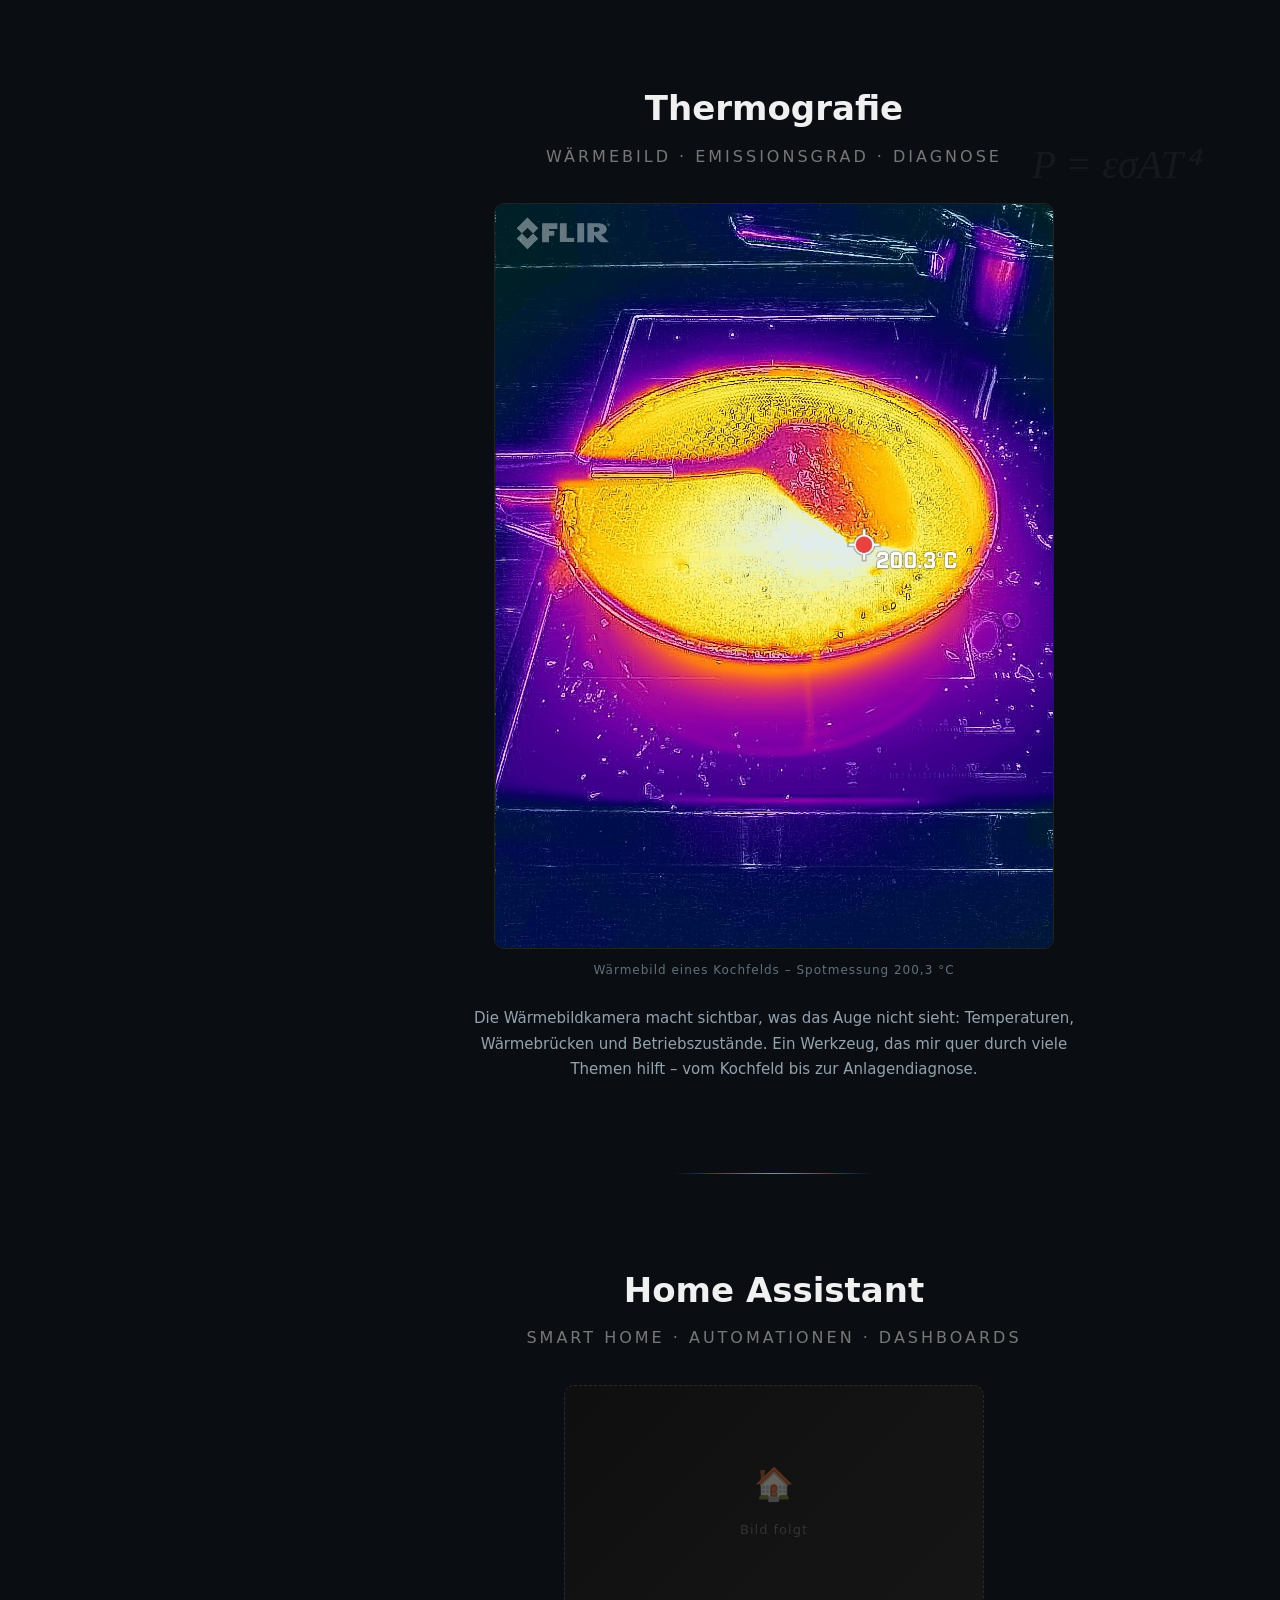
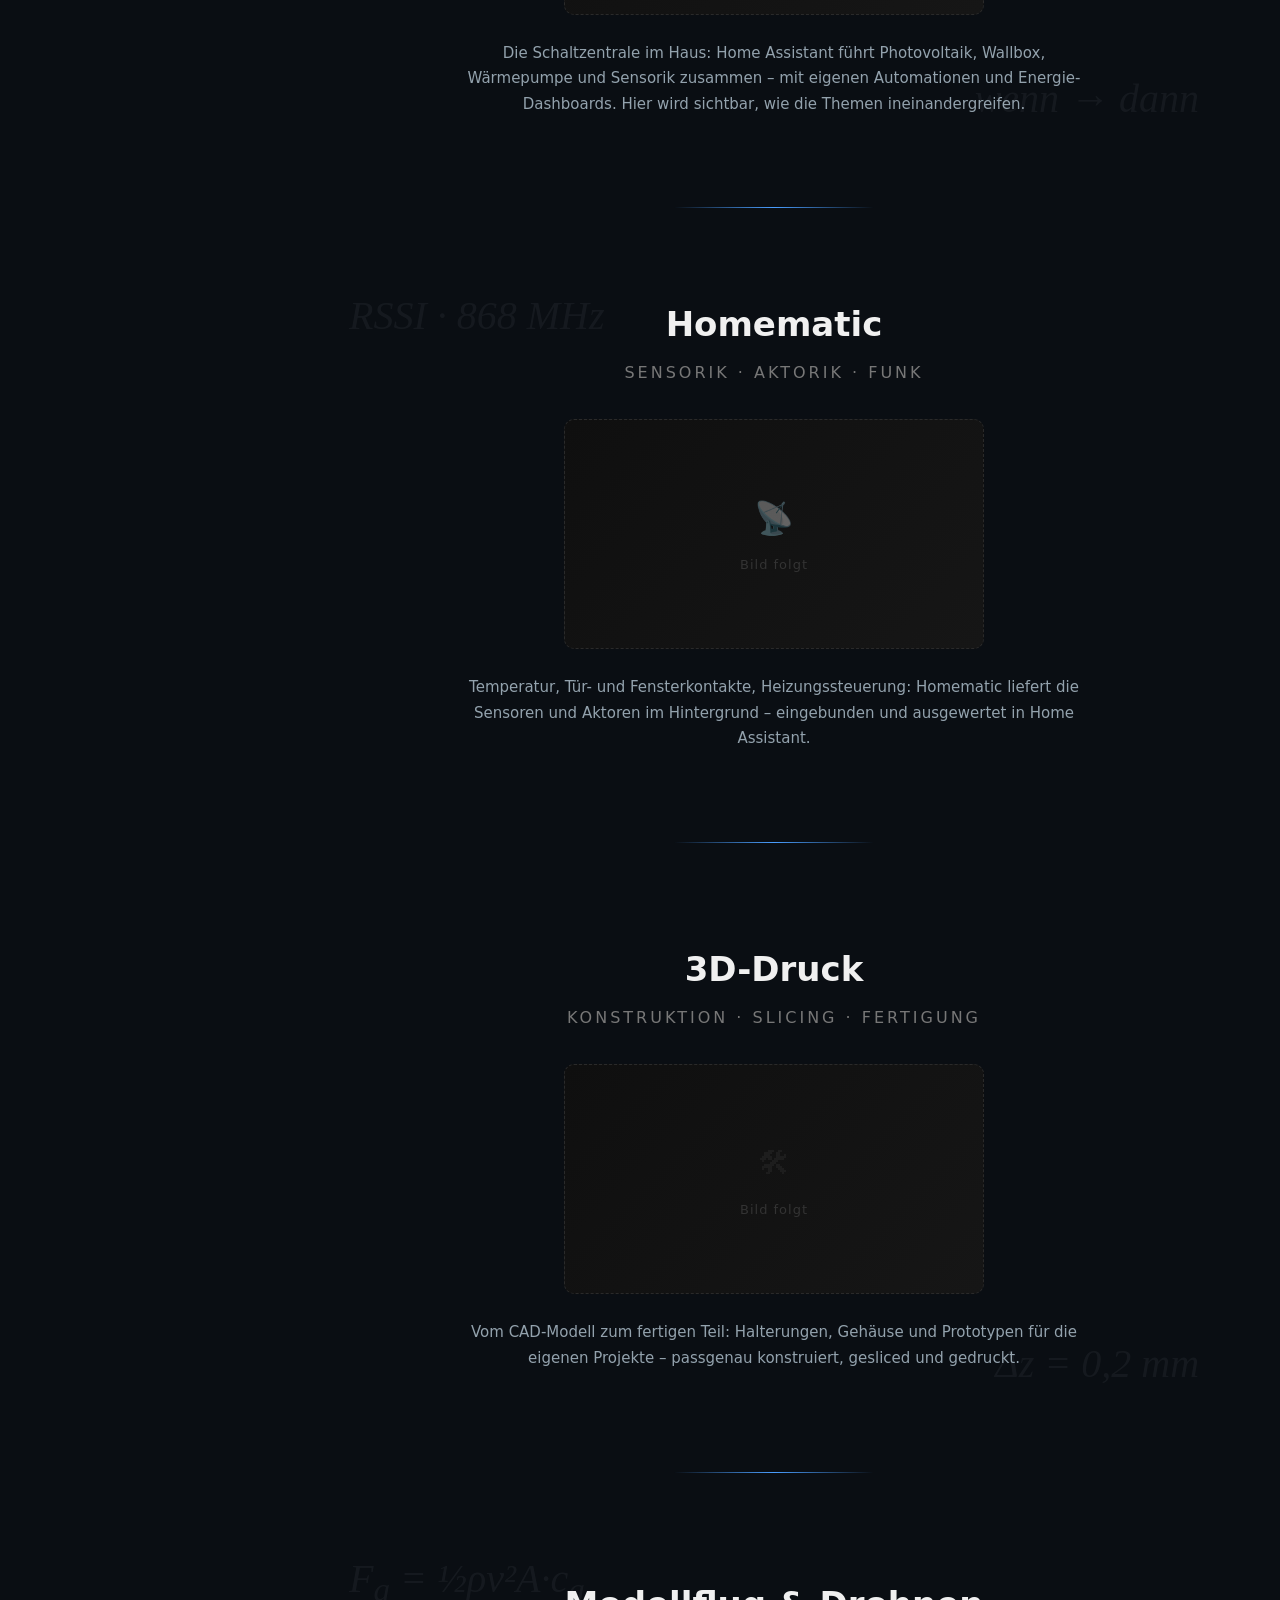
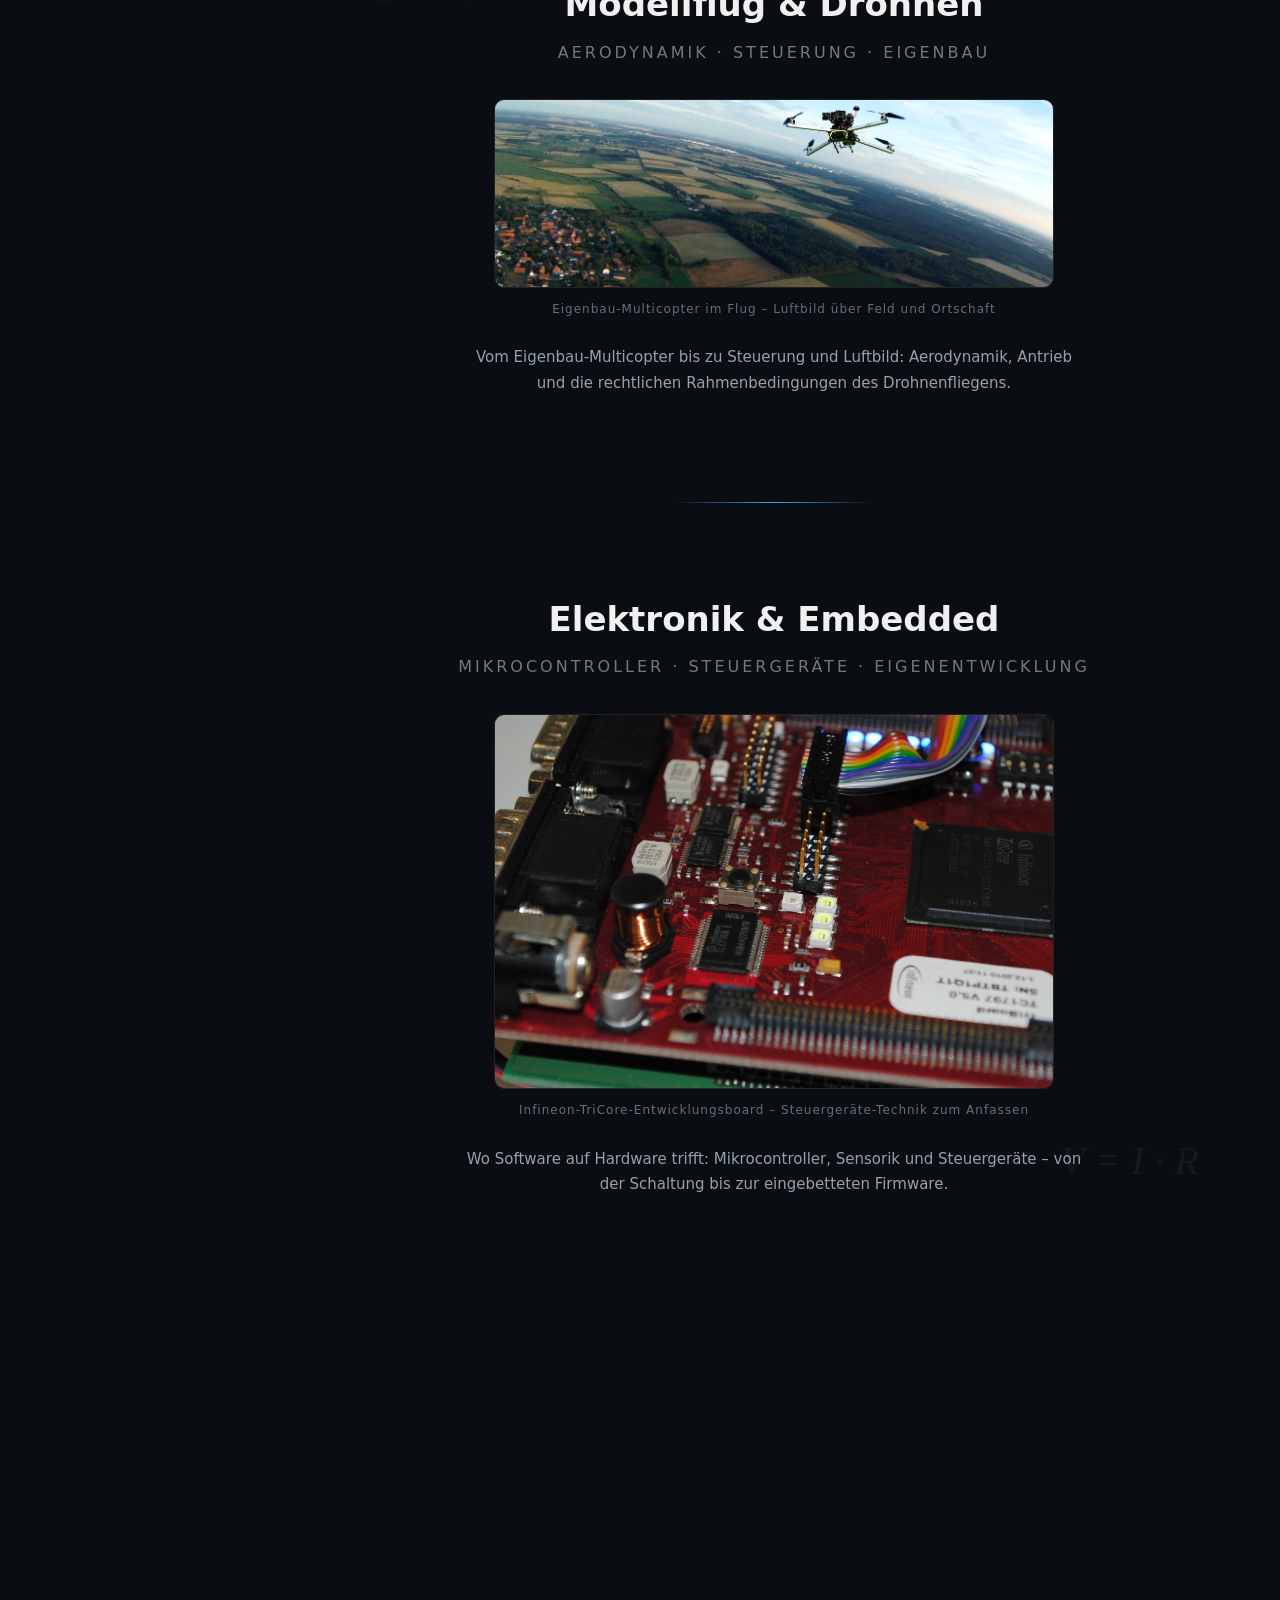
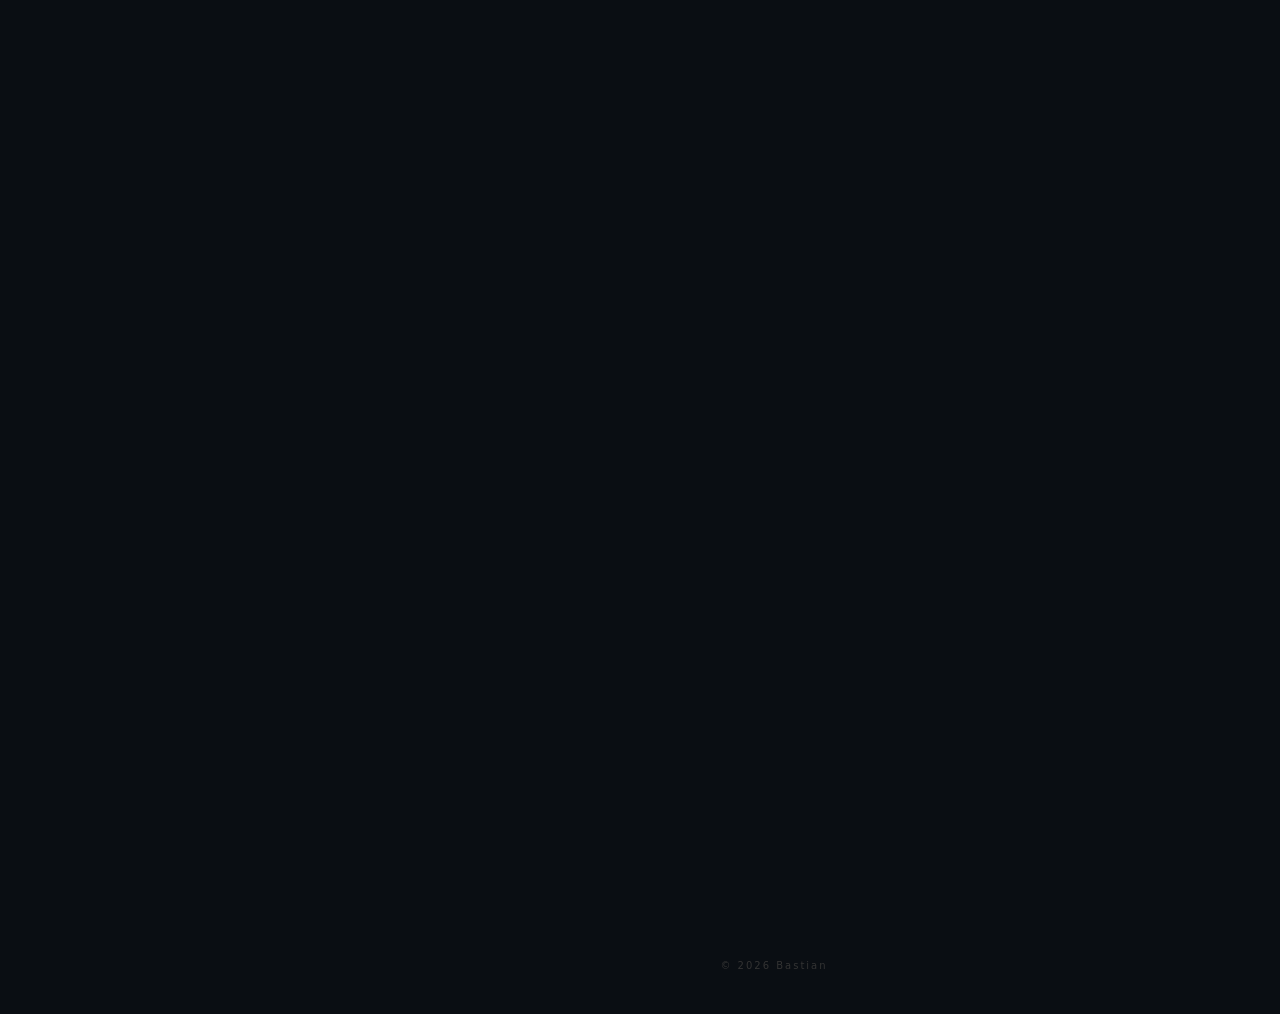
==== commit 00fa6ab0: "Hero "E-Technik-Welt", Themen-Ueberblick, neue Themen & Kontakt - Hero-Titel "E-Technik-Welt" (Unter" ====
--- a/index.html
+++ b/index.html
@@ -3,7 +3,7 @@
 <head>
 <meta charset="UTF-8">
 <meta name="viewport" content="width=device-width, initial-scale=1.0">
-<title>Technik. Ideen. Lösungen.</title>
+<title>etechnik3rs Welt</title>
 <meta name="description" content="etechnik3rs Welt – Themenwelt rund um Elektromobilität, Energie & Wärme, Modellflug, Elektronik und eigene Patente.">
 <meta name="theme-color" content="#0a0e13">
 <link rel="manifest" href="manifest.webmanifest">
@@ -267,6 +267,59 @@
 }
 .patent-card:hover .patent-label { color: var(--accent); }
 
+/* Themen-Überblick (Kachelraster) */
+.overview {
+    min-height: auto;
+    padding: 90px 30px 70px;
+}
+.overview-head { margin-bottom: 34px; }
+.topic-grid {
+    display: grid;
+    grid-template-columns: repeat(auto-fit, minmax(210px, 1fr));
+    gap: 16px;
+    width: 100%;
+    max-width: 920px;
+}
+.topic-card {
+    display: flex;
+    flex-direction: column;
+    align-items: flex-start;
+    gap: 12px;
+    text-align: left;
+    padding: 22px 20px;
+    border: 1px solid var(--line);
+    border-radius: 14px;
+    background: rgba(255, 255, 255, 0.015);
+    text-decoration: none;
+    transition: transform 0.25s ease, border-color 0.25s ease, box-shadow 0.25s ease, background 0.25s ease;
+}
+.topic-card:hover {
+    transform: translateY(-5px);
+    border-color: var(--accent);
+    background: rgba(74, 158, 255, 0.06);
+    box-shadow: 0 12px 30px rgba(74, 158, 255, 0.12);
+}
+.topic-card .ic {
+    width: 30px; height: 30px;
+    color: var(--accent);
+    stroke: currentColor;
+    fill: none;
+    stroke-width: 1.7;
+    stroke-linecap: round;
+    stroke-linejoin: round;
+}
+.topic-card .tc-name { color: #f0f0f0; font-weight: 600; font-size: 16px; }
+.topic-card .tc-tag { color: var(--muted); font-size: 13px; line-height: 1.45; }
+
+/* Kontakt-Sektion */
+button.topic-link { background: transparent; font-family: inherit; cursor: pointer; }
+.contact-note {
+    margin-top: 18px;
+    font-size: 13px;
+    color: var(--faint);
+    min-height: 1.2em;
+}
+
 /* Formeln im Hintergrund */
 .formula {
     position: absolute;
@@ -357,6 +410,7 @@
         </a>
         <ul class="nav-list">
             <li><a href="#start" data-nav>Start</a></li>
+            <li><a href="#themen" data-nav>Themen im &Uuml;berblick</a></li>
 
             <li class="nav-group">Elektromobilit&auml;t</li>
             <li><a href="#elektrofahrzeuge" data-nav>Elektrofahrzeuge</a></li>
@@ -369,10 +423,20 @@
             <li><a href="#photovoltaik" data-nav>Photovoltaik &amp; Speicher</a></li>
             <li><a href="#thermografie" data-nav>Thermografie</a></li>
 
-            <li class="nav-group">Weitere Themen</li>
+            <li class="nav-group">Smart Home &amp; Automation</li>
+            <li><a href="#homeassistant" data-nav>Home Assistant</a></li>
+            <li><a href="#homematic" data-nav>Homematic</a></li>
+
+            <li class="nav-group">Werkstatt &amp; Making</li>
+            <li><a href="#3ddruck" data-nav>3D-Druck</a></li>
             <li><a href="#drohnen" data-nav>Modellflug &amp; Drohnen</a></li>
             <li><a href="#elektronik" data-nav>Elektronik &amp; Embedded</a></li>
+
+            <li class="nav-group">Erfindungen</li>
             <li><a href="#erfindungen" data-nav>Erfindungen &amp; Patente</a></li>
+
+            <li class="nav-group">Kontakt</li>
+            <li><a href="#kontakt" data-nav>Kontakt</a></li>
         </ul>
 
         <!-- Fußbereich: Einstellungen / App installieren -->
@@ -404,7 +468,7 @@
     <div class="hero" id="start">
         <div class="hero-glow"></div>
 
-        <h1>Technik. Ideen. L&ouml;sungen.</h1>
+        <h1>E-Technik-Welt</h1>
         <div class="statement">Erfinder &middot; Bastler &middot; Ingenieur</div>
 
         <div class="hero-chips">
@@ -421,6 +485,48 @@
             <span class="arrow">&#8595;</span>
         </div>
     </div>
+
+
+    <!-- ── ICON-SPRITE (einmalig, versteckt) ── -->
+    <svg width="0" height="0" style="position:absolute" aria-hidden="true" focusable="false">
+        <symbol id="i-car" viewBox="0 0 24 24"><path d="M5 11l1.5-4.5A2 2 0 0 1 8.4 5h7.2a2 2 0 0 1 1.9 1.5L19 11"/><path d="M3 11h18v6H3z"/><circle cx="7.5" cy="17.5" r="1.5"/><circle cx="16.5" cy="17.5" r="1.5"/></symbol>
+        <symbol id="i-bolt" viewBox="0 0 24 24"><path d="M13 2 5 13h6l-1 9 9-12h-6z"/></symbol>
+        <symbol id="i-battery" viewBox="0 0 24 24"><rect x="3" y="8" width="15" height="9" rx="1.5"/><path d="M21 11v3"/><path d="M7 12.5h5"/></symbol>
+        <symbol id="i-chart" viewBox="0 0 24 24"><path d="M4 20h16"/><path d="M7 20v-6"/><path d="M12 20V8"/><path d="M17 20v-9"/></symbol>
+        <symbol id="i-sun" viewBox="0 0 24 24"><circle cx="12" cy="12" r="4"/><path d="M12 2v2M12 20v2M2 12h2M20 12h2M5 5l1.5 1.5M17.5 17.5 19 19M19 5l-1.5 1.5M6.5 17.5 5 19"/></symbol>
+        <symbol id="i-heat" viewBox="0 0 24 24"><path d="M14 14.5V5a2 2 0 0 0-4 0v9.5a4 4 0 1 0 4 0z"/><path d="M12 13.5V9"/></symbol>
+        <symbol id="i-waves" viewBox="0 0 24 24"><path d="M3 8c3 0 3 2.5 6 2.5S12 8 15 8s3 2.5 6 2.5"/><path d="M3 14c3 0 3 2.5 6 2.5S12 14 15 14s3 2.5 6 2.5"/></symbol>
+        <symbol id="i-house" viewBox="0 0 24 24"><path d="M4 11 12 5l8 6"/><path d="M6 10v9h12v-9"/></symbol>
+        <symbol id="i-house-signal" viewBox="0 0 24 24"><path d="M4 12 12 6l8 6"/><path d="M6.5 11v8h11v-8"/><circle cx="12" cy="15.5" r="1.1" fill="currentColor" stroke="none"/><path d="M9.7 14a3.2 3.2 0 0 1 4.6 0"/></symbol>
+        <symbol id="i-cube" viewBox="0 0 24 24"><path d="M12 3l8 4.5v9L12 21 4 16.5v-9z"/><path d="M4 7.5 12 12l8-4.5"/><path d="M12 12v9"/></symbol>
+        <symbol id="i-drone" viewBox="0 0 24 24"><circle cx="6" cy="6" r="2.4"/><circle cx="18" cy="6" r="2.4"/><circle cx="6" cy="18" r="2.4"/><circle cx="18" cy="18" r="2.4"/><rect x="9.5" y="9.5" width="5" height="5" rx="1"/><path d="M8 8l2 2M16 8l-2 2M8 16l2-2M16 16l-2-2"/></symbol>
+        <symbol id="i-chip" viewBox="0 0 24 24"><rect x="7" y="7" width="10" height="10" rx="1.5"/><path d="M10 4v3M14 4v3M10 17v3M14 17v3M4 10h3M4 14h3M17 10h3M17 14h3"/></symbol>
+        <symbol id="i-bulb" viewBox="0 0 24 24"><path d="M9 18h6"/><path d="M10 21h4"/><path d="M12 3a6 6 0 0 0-3.8 10.7c.8.7 1.3 1.6 1.3 2.3h5c0-.7.5-1.6 1.3-2.3A6 6 0 0 0 12 3z"/></symbol>
+    </svg>
+
+
+    <!-- ── THEMEN IM ÜBERBLICK ── -->
+    <section id="themen" class="overview">
+        <div class="overview-head">
+            <div class="topic-title">Themen im &Uuml;berblick</div>
+            <div class="topic-tagline">Ein Streifzug durch meine Welt</div>
+        </div>
+        <div class="topic-grid">
+            <a class="topic-card" href="#elektrofahrzeuge"><svg class="ic"><use href="#i-car"/></svg><span class="tc-name">Elektrofahrzeuge</span><span class="tc-tag">Hochvolt, Verbrauch &amp; Rekuperation</span></a>
+            <a class="topic-card" href="#laden"><svg class="ic"><use href="#i-bolt"/></svg><span class="tc-name">Laden &amp; Ladeinfrastruktur</span><span class="tc-tag">CCS, HPC &amp; Ladekurven</span></a>
+            <a class="topic-card" href="#batterie"><svg class="ic"><use href="#i-battery"/></svg><span class="tc-name">Batteriediagnose</span><span class="tc-tag">SoC, Zelltemperatur &amp; BMS</span></a>
+            <a class="topic-card" href="elektroauto-kostenvergleich.html"><svg class="ic"><use href="#i-chart"/></svg><span class="tc-name">Kostenvergleich E-Auto</span><span class="tc-tag">Interaktiver Rechner</span></a>
+            <a class="topic-card" href="#waermepumpen"><svg class="ic"><use href="#i-heat"/></svg><span class="tc-name">W&auml;rmepumpen</span><span class="tc-tag">Arbeitszahl &amp; Effizienz</span></a>
+            <a class="topic-card" href="#photovoltaik"><svg class="ic"><use href="#i-sun"/></svg><span class="tc-name">Photovoltaik &amp; Speicher</span><span class="tc-tag">Ertrag, Eigenverbrauch, Autarkie</span></a>
+            <a class="topic-card" href="#thermografie"><svg class="ic"><use href="#i-waves"/></svg><span class="tc-name">Thermografie</span><span class="tc-tag">W&auml;rmebild &amp; Diagnose</span></a>
+            <a class="topic-card" href="#homeassistant"><svg class="ic"><use href="#i-house"/></svg><span class="tc-name">Home Assistant</span><span class="tc-tag">Smart Home &amp; Automation</span></a>
+            <a class="topic-card" href="#homematic"><svg class="ic"><use href="#i-house-signal"/></svg><span class="tc-name">Homematic</span><span class="tc-tag">Sensorik &amp; Aktorik</span></a>
+            <a class="topic-card" href="#3ddruck"><svg class="ic"><use href="#i-cube"/></svg><span class="tc-name">3D-Druck</span><span class="tc-tag">Konstruktion &amp; Fertigung</span></a>
+            <a class="topic-card" href="#drohnen"><svg class="ic"><use href="#i-drone"/></svg><span class="tc-name">Modellflug &amp; Drohnen</span><span class="tc-tag">Aerodynamik &amp; Eigenbau</span></a>
+            <a class="topic-card" href="#elektronik"><svg class="ic"><use href="#i-chip"/></svg><span class="tc-name">Elektronik &amp; Embedded</span><span class="tc-tag">Mikrocontroller &amp; Steuerger&auml;te</span></a>
+            <a class="topic-card" href="#erfindungen"><svg class="ic"><use href="#i-bulb"/></svg><span class="tc-name">Erfindungen &amp; Patente</span><span class="tc-tag">Aus Ideen werden Schutzrechte</span></a>
+        </div>
+    </section>
 
 
     <!-- ── ELEKTROFAHRZEUGE ── -->
@@ -534,6 +640,56 @@
             Themen hilft &ndash; vom Kochfeld bis zur Anlagendiagnose.
         </p>
         <div class="formula tr">P = &epsilon;&sigma;AT&#8308;</div>
+    </section>
+
+
+    <!-- ── HOME ASSISTANT ── -->
+    <section id="homeassistant" class="topic-section">
+        <div class="topic-title">Home Assistant</div>
+        <div class="topic-tagline">Smart Home &middot; Automationen &middot; Dashboards</div>
+        <div class="img-placeholder">
+            <span class="icon">&#127968;</span>
+            <span>Bild folgt</span>
+        </div>
+        <p class="topic-desc">
+            Die Schaltzentrale im Haus: Home Assistant f&uuml;hrt Photovoltaik, Wallbox,
+            W&auml;rmepumpe und Sensorik zusammen &ndash; mit eigenen Automationen und
+            Energie-Dashboards. Hier wird sichtbar, wie die Themen ineinandergreifen.
+        </p>
+        <div class="formula br">wenn &rarr; dann</div>
+    </section>
+
+
+    <!-- ── HOMEMATIC ── -->
+    <section id="homematic" class="topic-section">
+        <div class="topic-title">Homematic</div>
+        <div class="topic-tagline">Sensorik &middot; Aktorik &middot; Funk</div>
+        <div class="img-placeholder">
+            <span class="icon">&#128225;</span>
+            <span>Bild folgt</span>
+        </div>
+        <p class="topic-desc">
+            Temperatur, T&uuml;r- und Fensterkontakte, Heizungssteuerung: Homematic liefert
+            die Sensoren und Aktoren im Hintergrund &ndash; eingebunden und ausgewertet in
+            Home Assistant.
+        </p>
+        <div class="formula tl">RSSI &middot; 868 MHz</div>
+    </section>
+
+
+    <!-- ── 3D-DRUCK ── -->
+    <section id="3ddruck" class="topic-section">
+        <div class="topic-title">3D-Druck</div>
+        <div class="topic-tagline">Konstruktion &middot; Slicing &middot; Fertigung</div>
+        <div class="img-placeholder">
+            <span class="icon">&#128736;</span>
+            <span>Bild folgt</span>
+        </div>
+        <p class="topic-desc">
+            Vom CAD-Modell zum fertigen Teil: Halterungen, Geh&auml;use und Prototypen f&uuml;r
+            die eigenen Projekte &ndash; passgenau konstruiert, gesliced und gedruckt.
+        </p>
+        <div class="formula br">&Delta;z = 0,2 mm</div>
     </section>
 
 
@@ -595,6 +751,22 @@
     </section>
 
 
+    <!-- ── KONTAKT ── -->
+    <section id="kontakt" class="topic-section">
+        <div class="topic-title">Kontakt</div>
+        <div class="topic-tagline">Fragen &middot; Austausch &middot; Ideen</div>
+        <p class="topic-desc">
+            Interesse an einem Thema, eine Frage oder einfach Lust auf Austausch?
+            Eine direkte Kontaktm&ouml;glichkeit folgt hier in K&uuml;rze.
+        </p>
+        <button class="topic-link" id="contactBtn" type="button" aria-describedby="contactNote">
+            Kontakt aufnehmen
+        </button>
+        <div class="contact-note" id="contactNote" role="status"></div>
+        <div class="formula br">&int; Idee d&tau;</div>
+    </section>
+
+
     <!-- ── FOOTER ── -->
     <!-- HINWEIS: Impressum nach § 5 DDG (Name, Anschrift, Kontakt) noch ergänzen. -->
     <footer>
@@ -615,6 +787,15 @@
     });
 }, { threshold: 0.12 });
 document.querySelectorAll('section, .hero').forEach(el => observer.observe(el));
+
+// Kontakt-Button: Mail-Adresse folgt noch – vorerst nur ein Hinweis
+const contactBtn = document.getElementById('contactBtn');
+const contactNote = document.getElementById('contactNote');
+if (contactBtn) {
+    contactBtn.addEventListener('click', () => {
+        contactNote.textContent = 'Die direkte Kontaktmöglichkeit wird gerade eingerichtet – bitte bald wiederkommen.';
+    });
+}
 </script>
 
 </body>
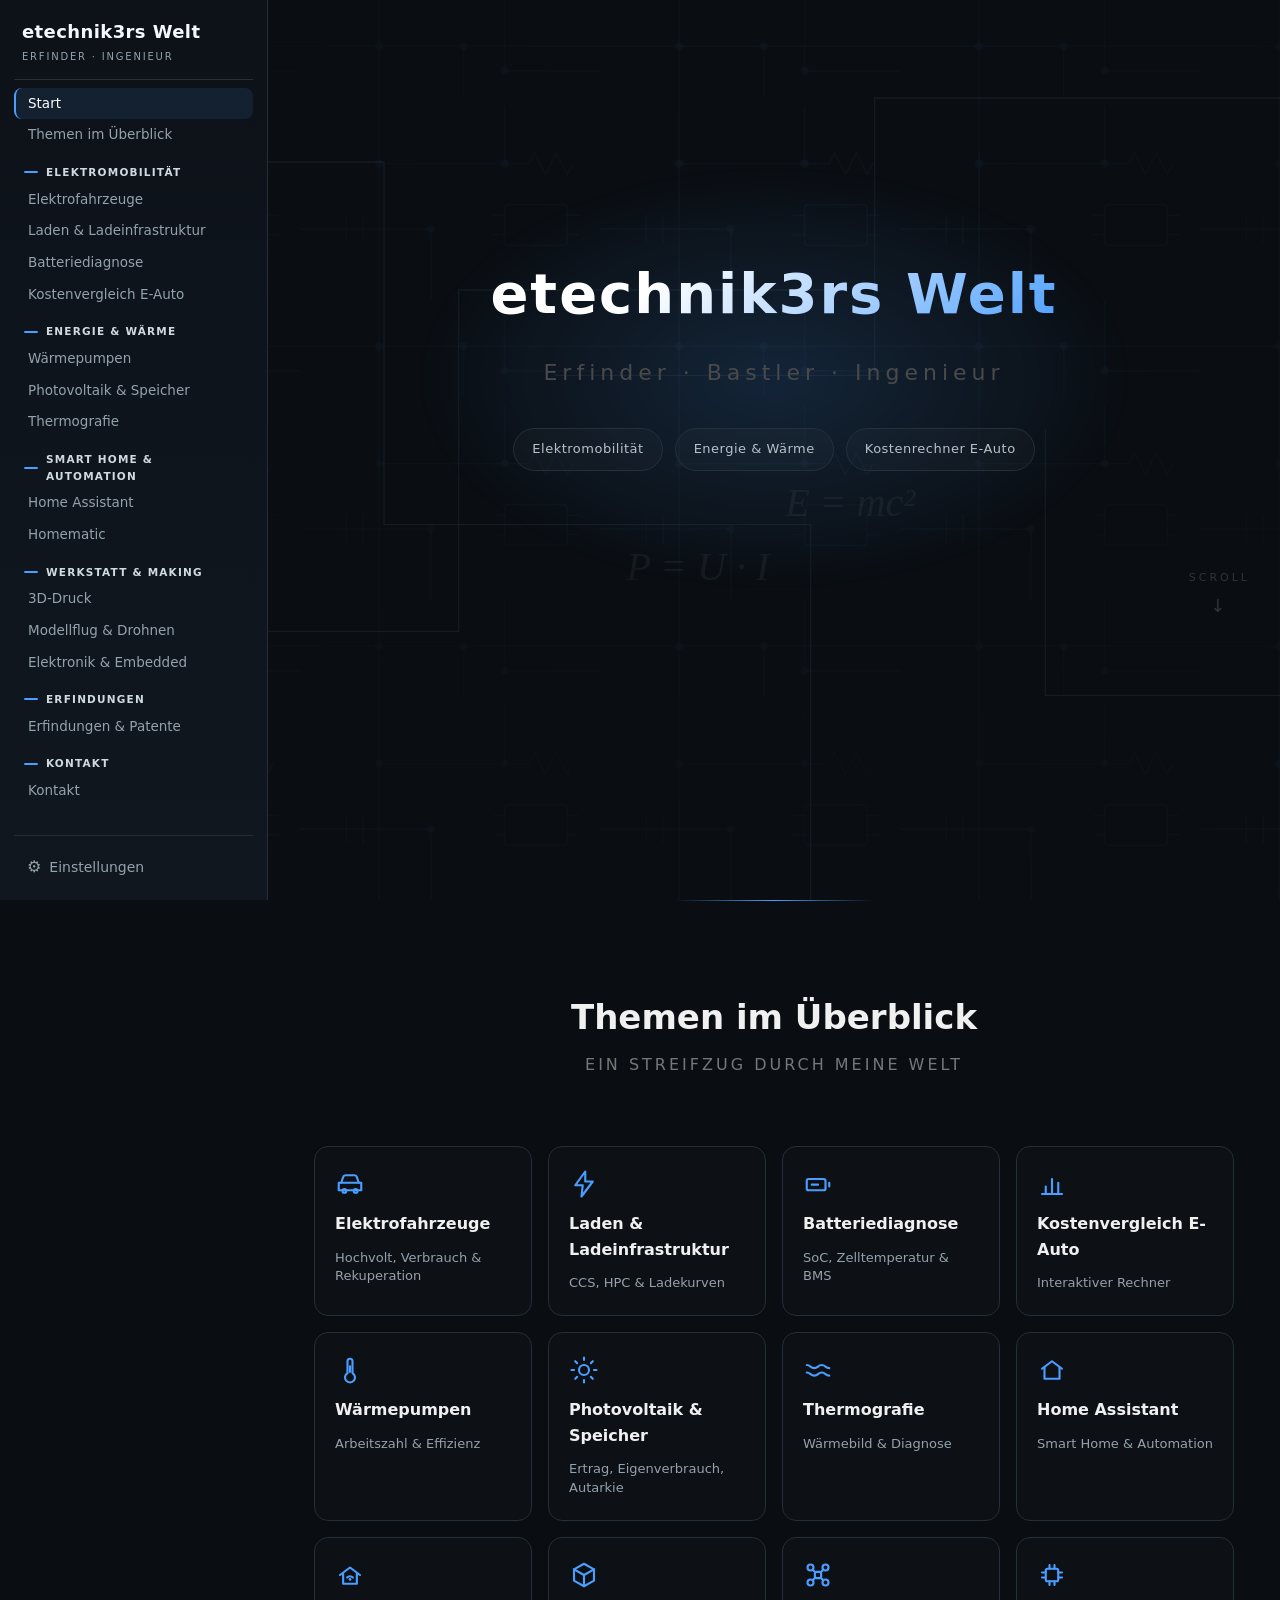
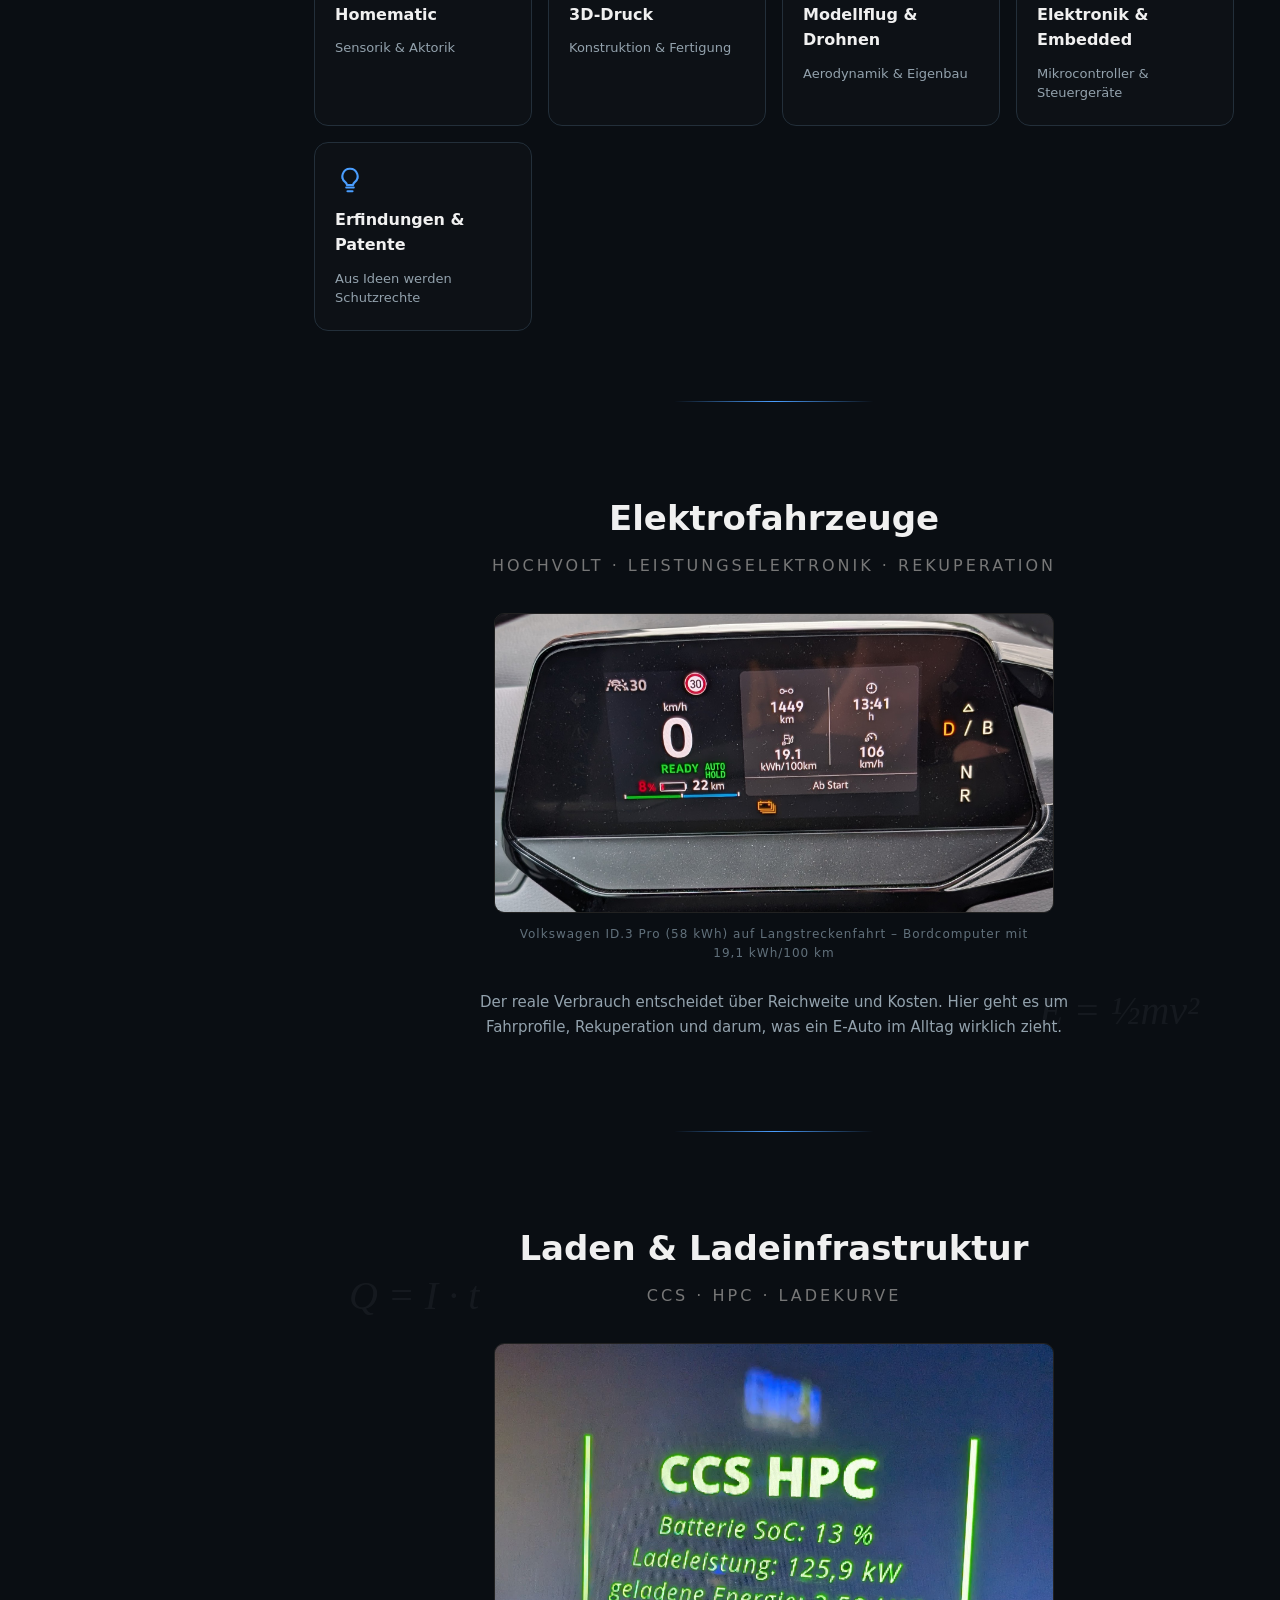
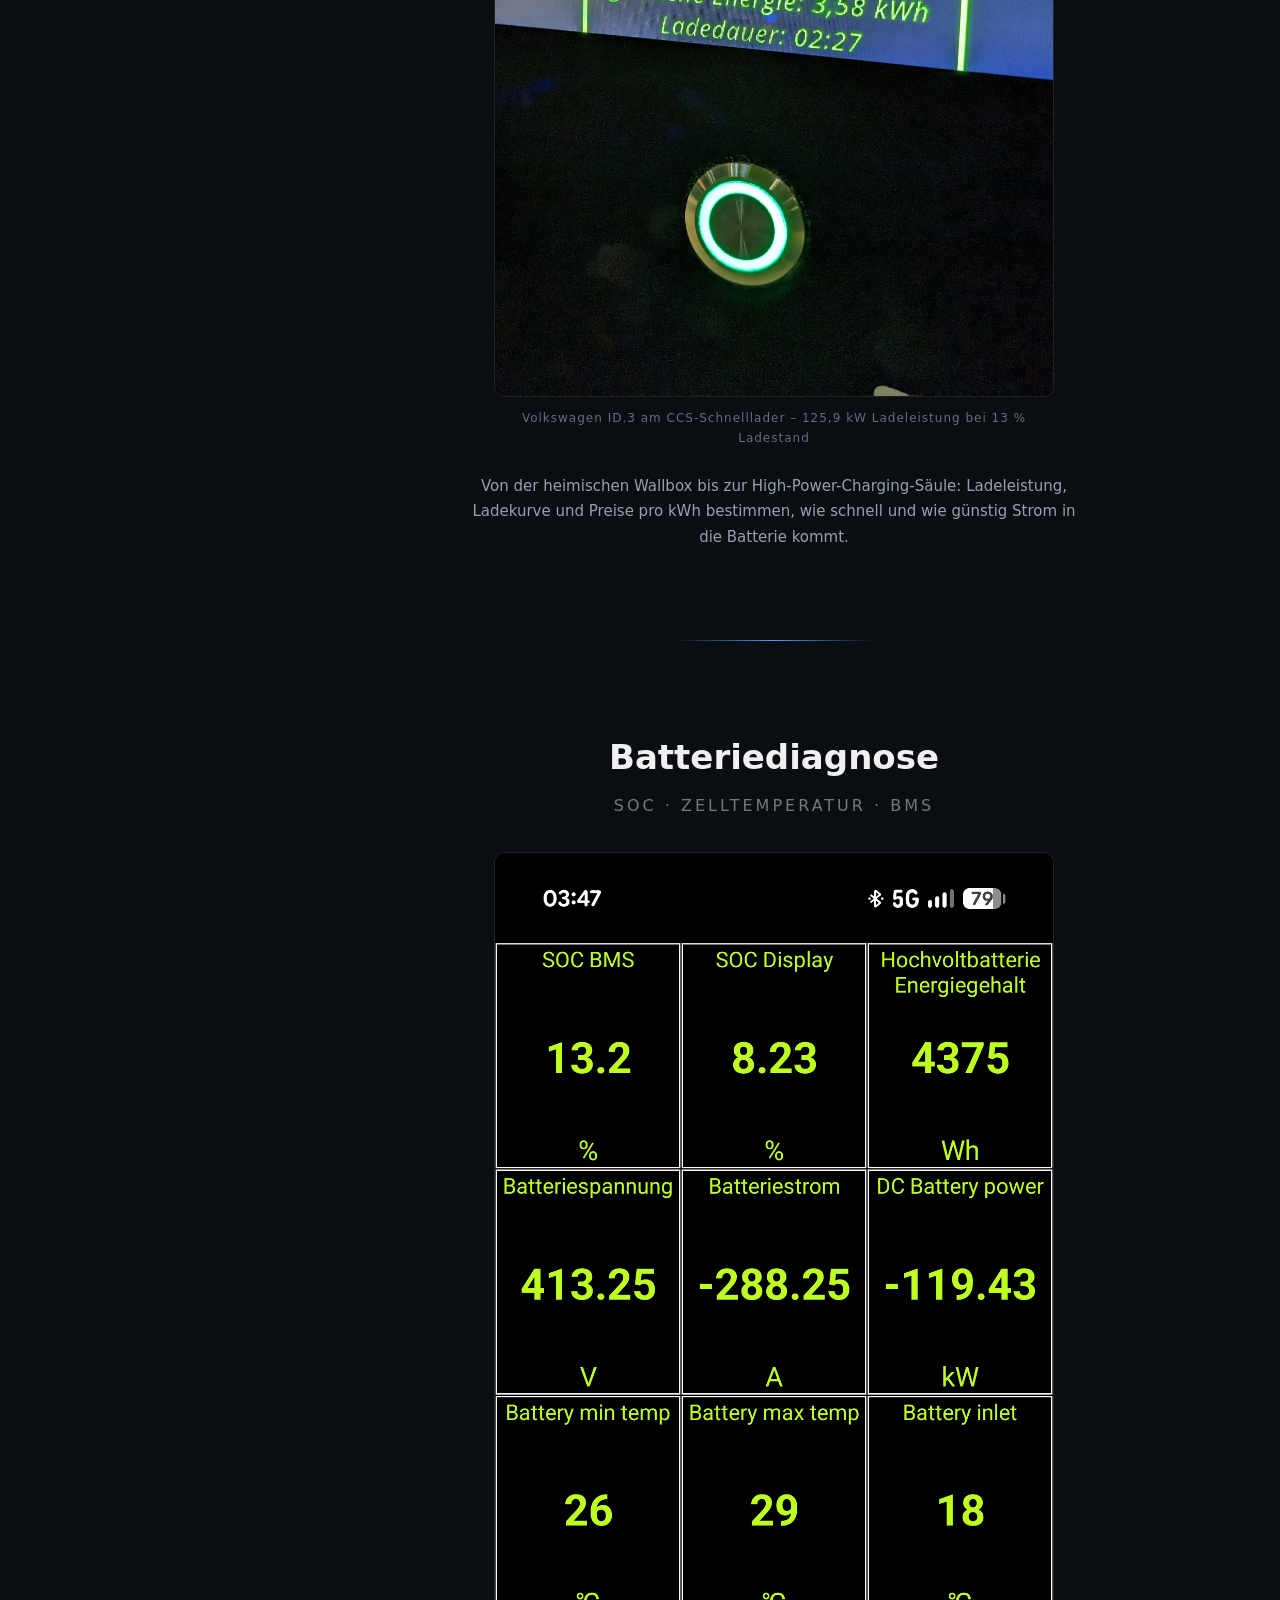
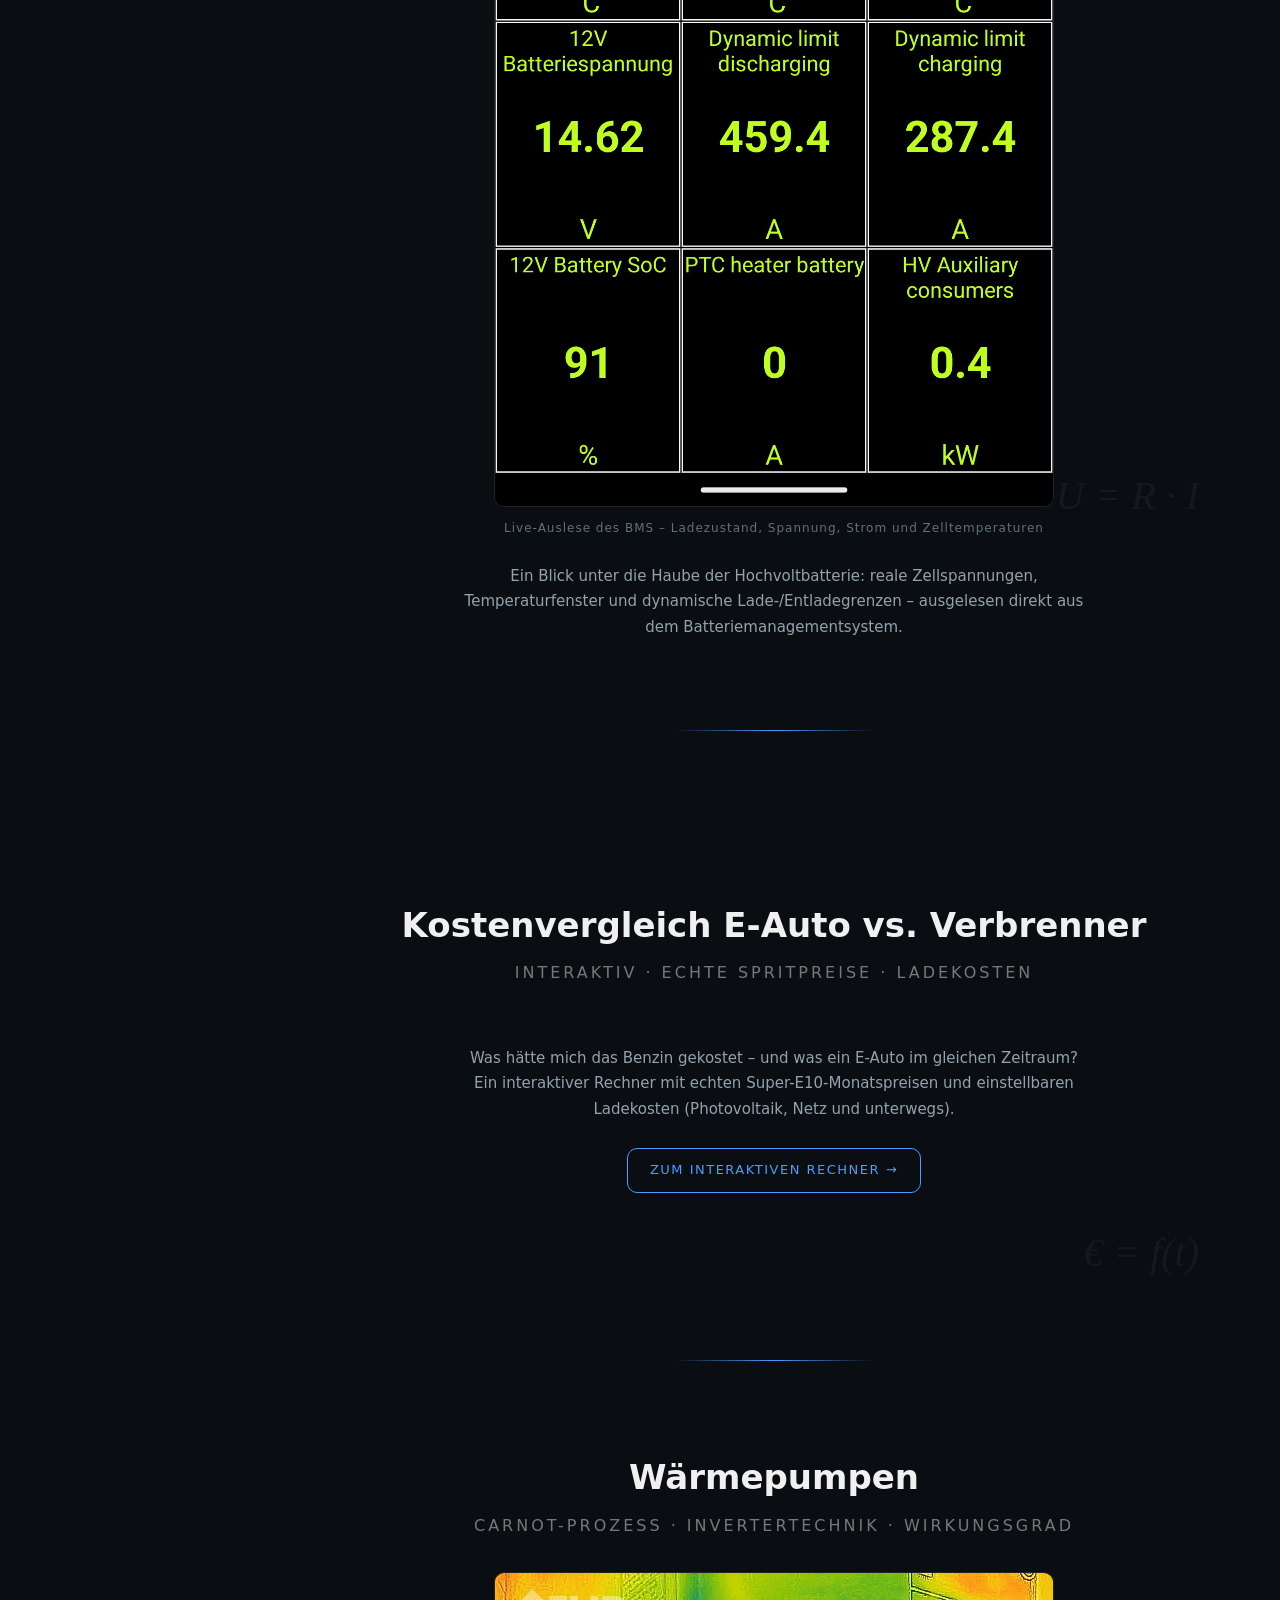
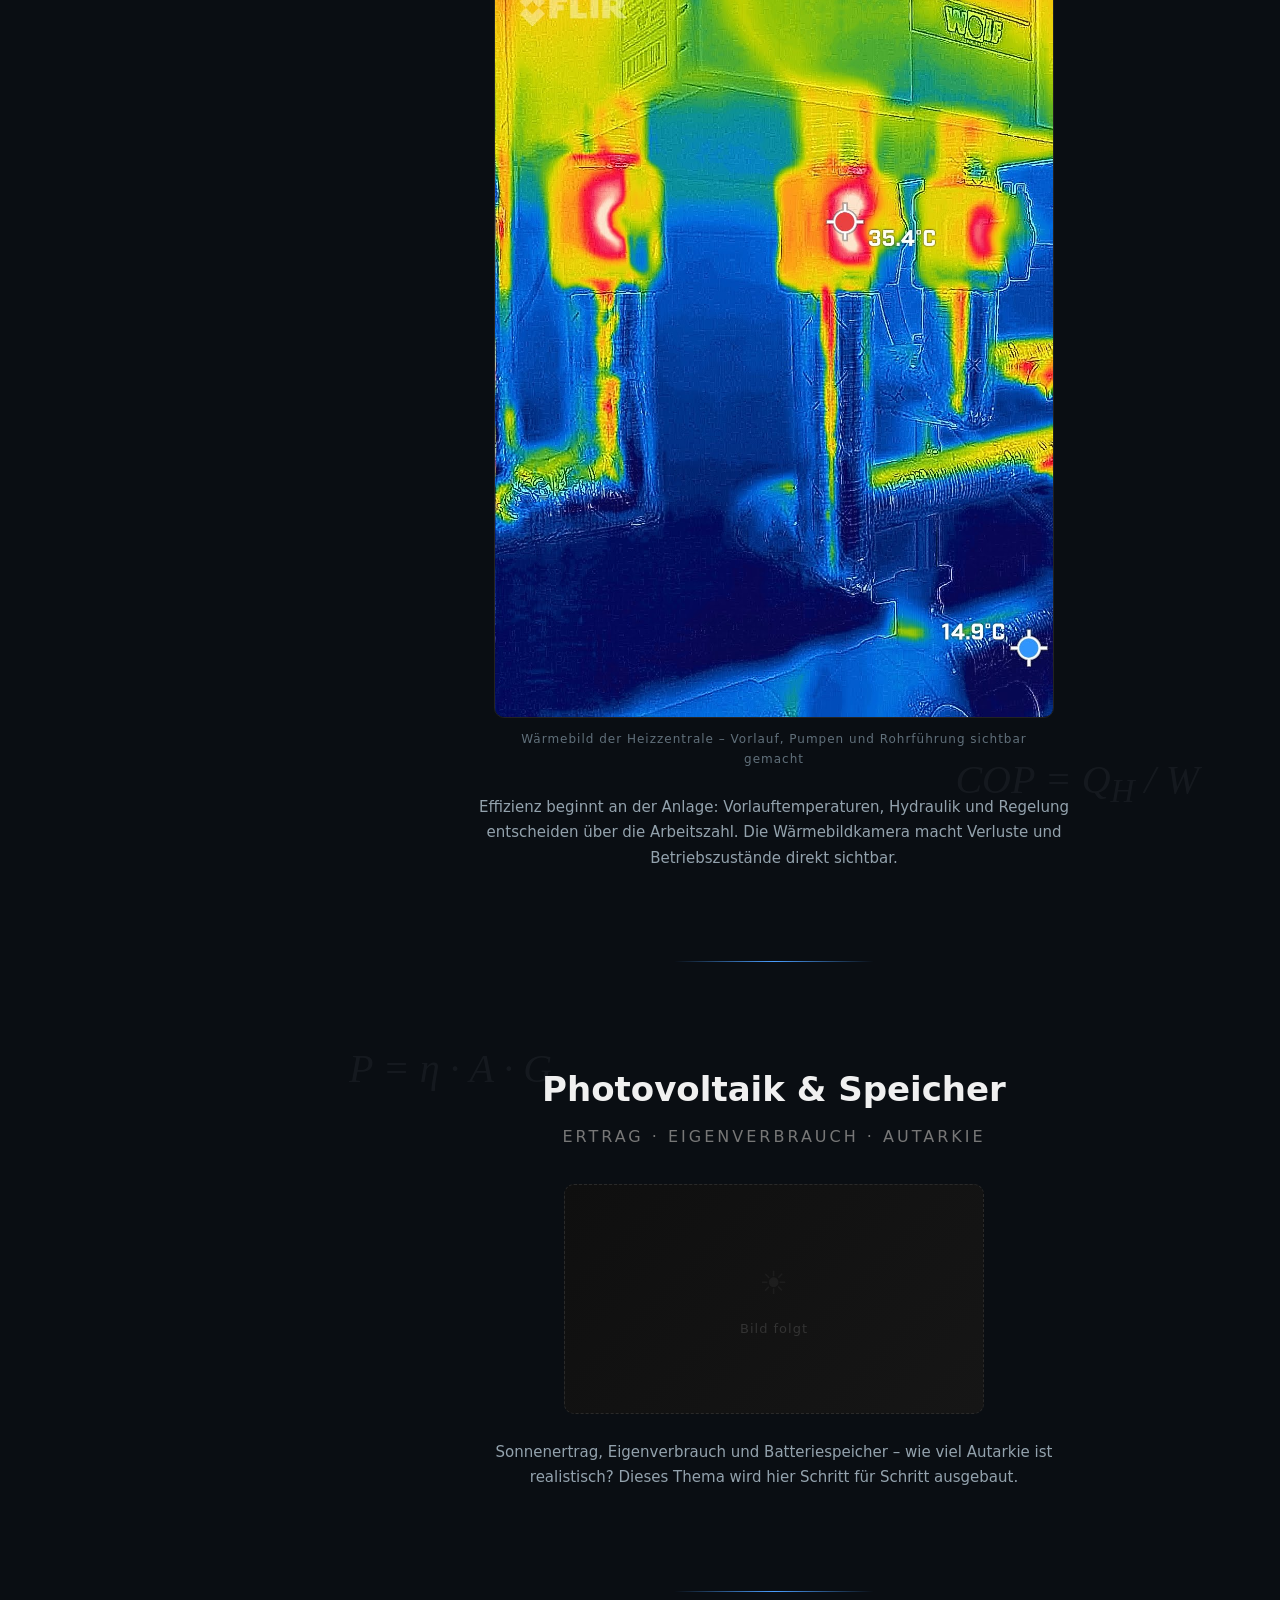
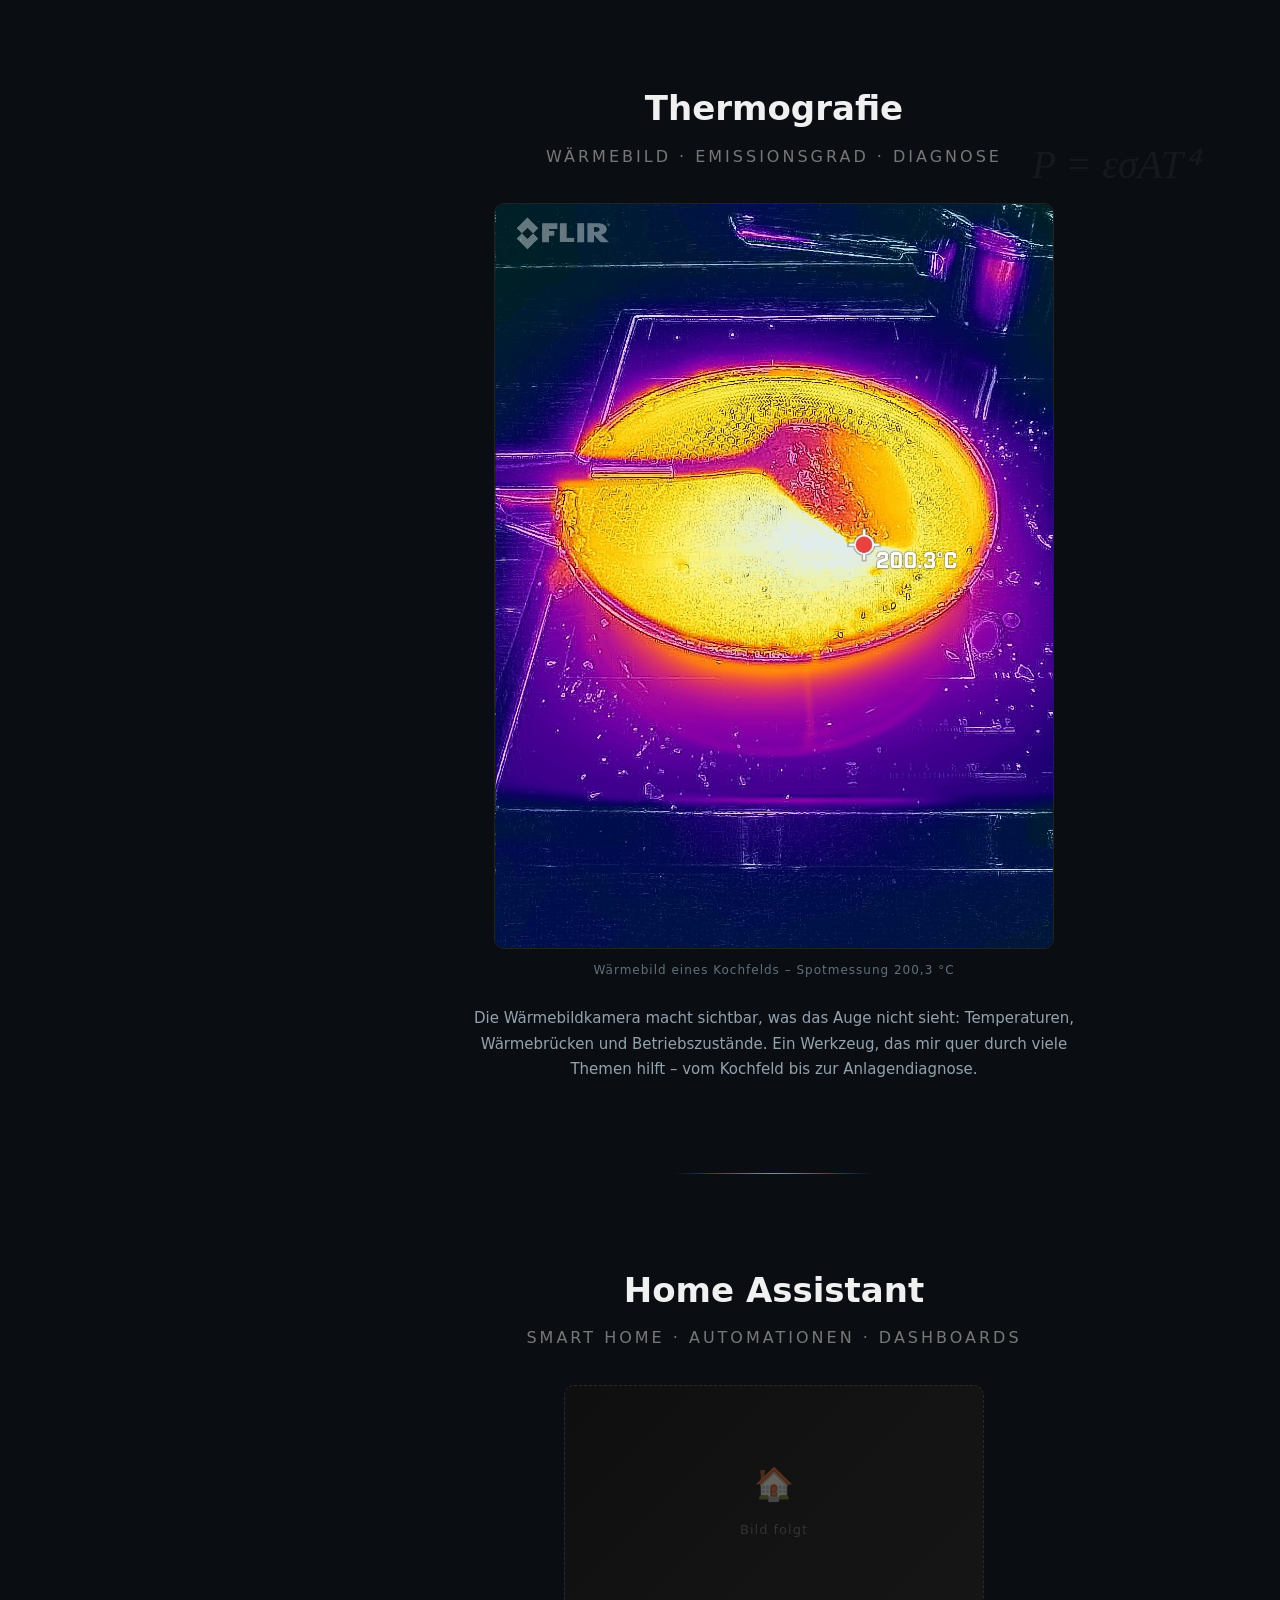
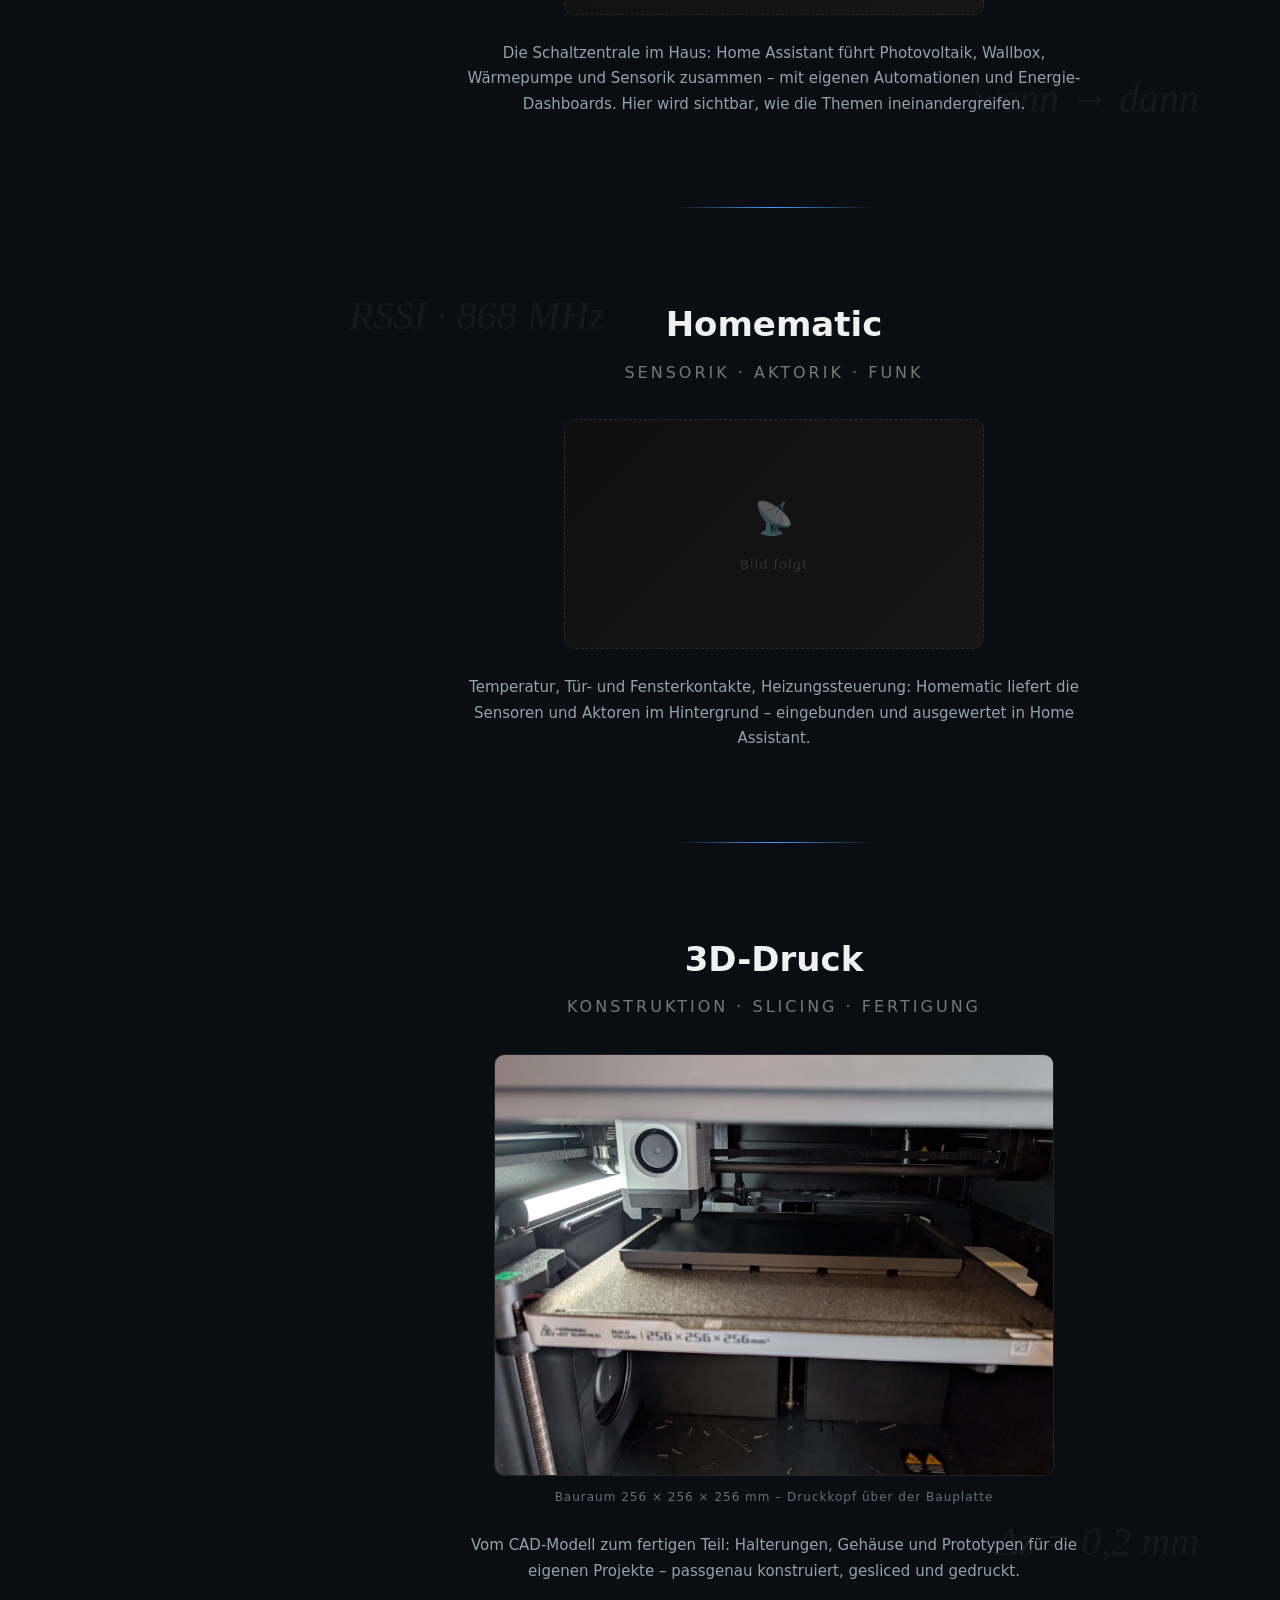
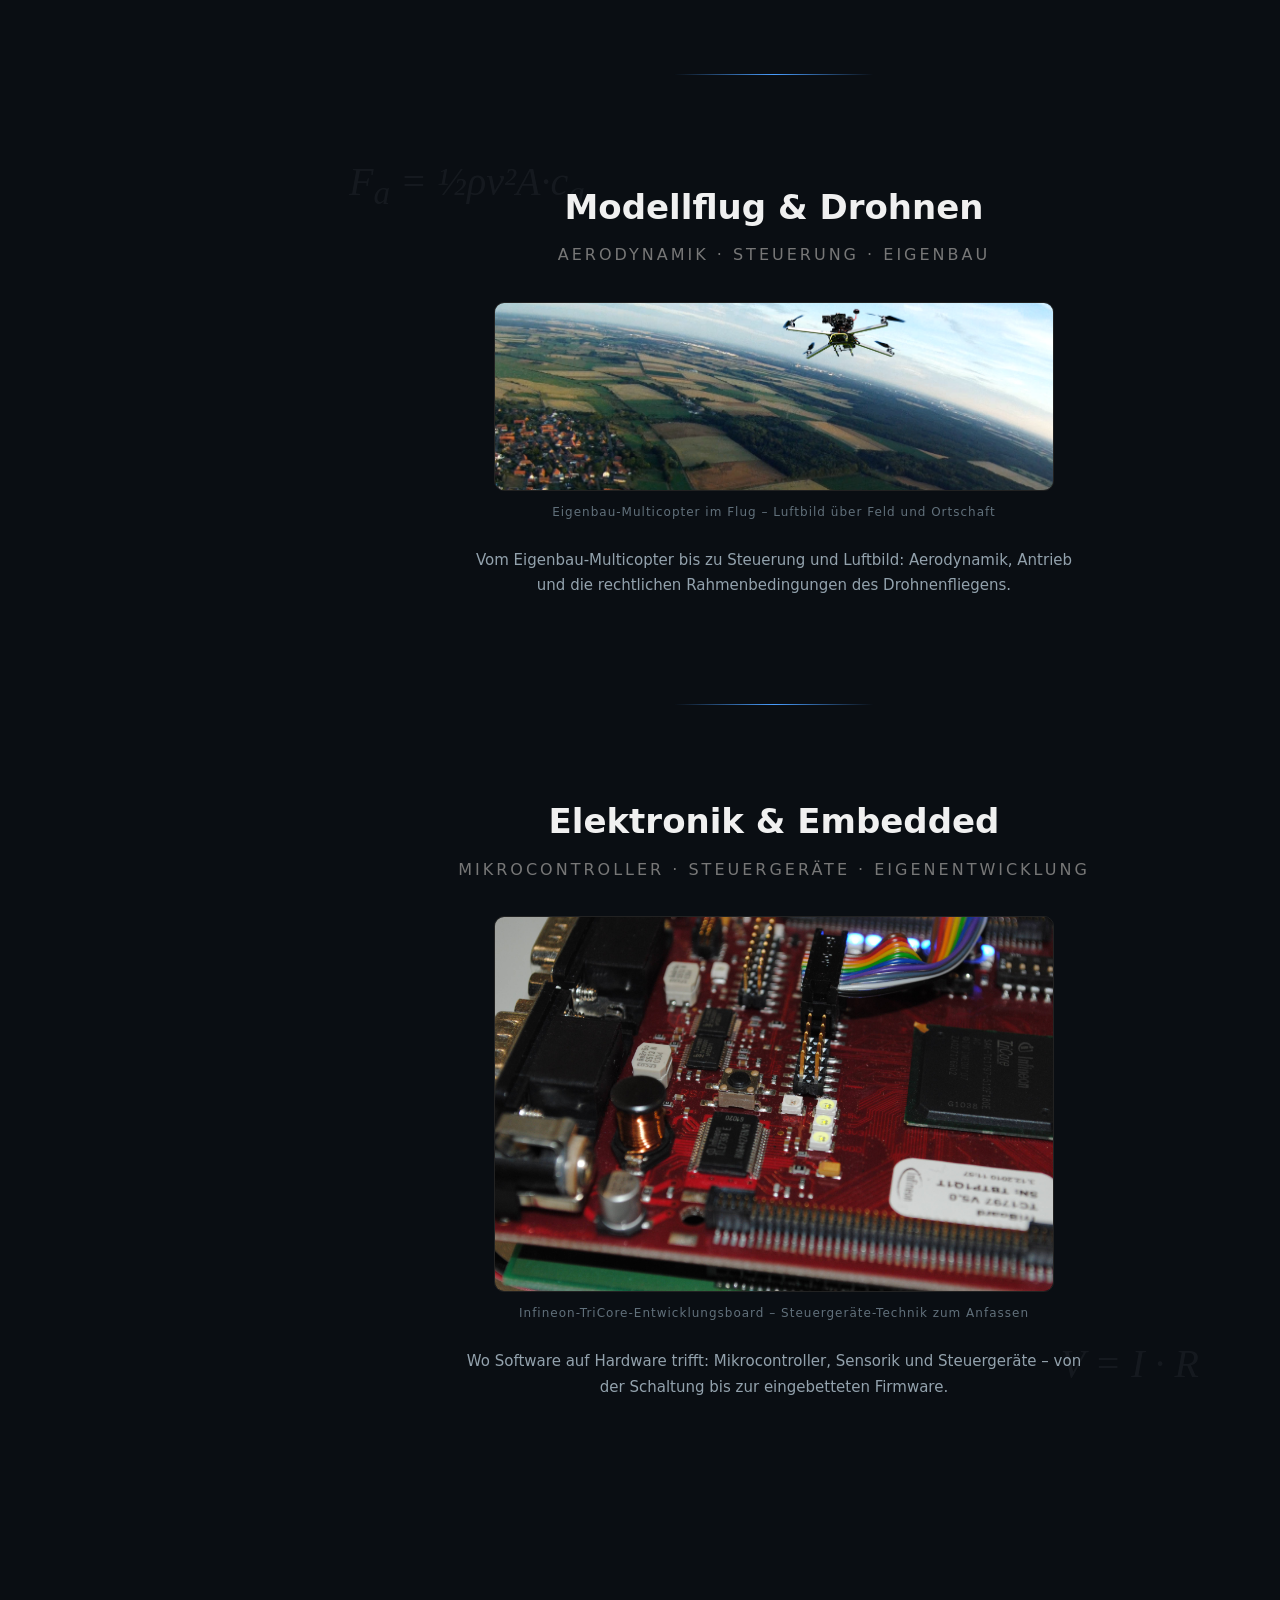
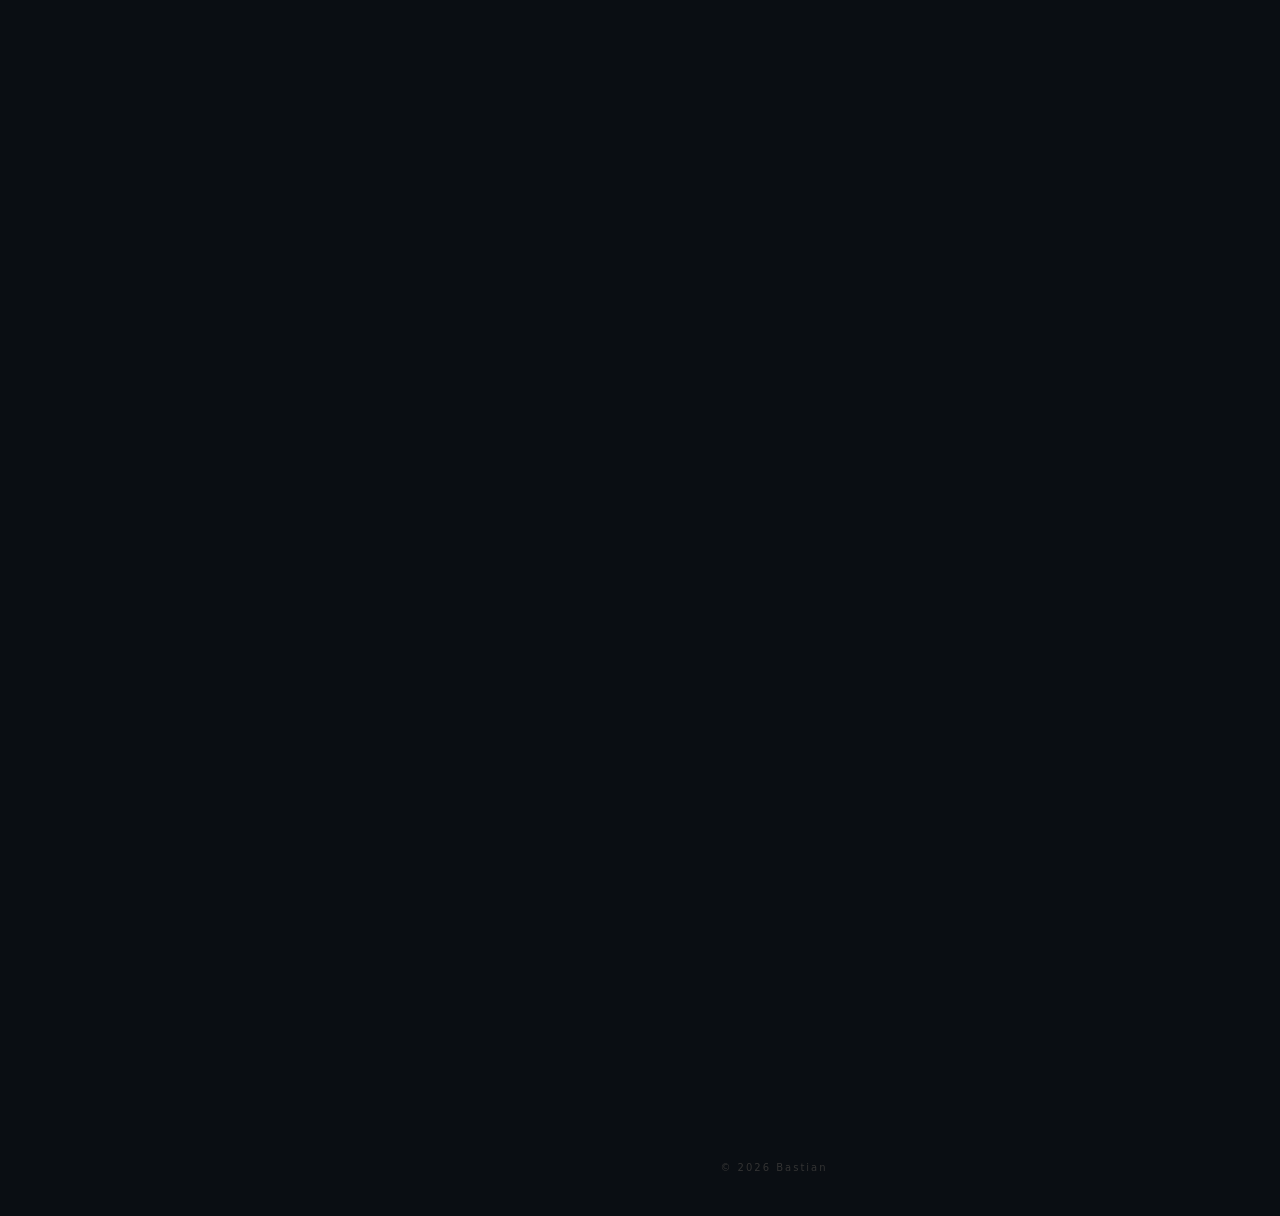
==== commit 5fb7c5ee: "Hero "etechnik3rs Welt", schlankeres Menue, 3D-Druck-Bild (Metadaten entfernt) - Hero-Titel jetzt "e" ====
--- a/index.html
+++ b/index.html
@@ -428,7 +428,7 @@
             <li><a href="#homematic" data-nav>Homematic</a></li>
 
             <li class="nav-group">Werkstatt &amp; Making</li>
-            <li><a href="#3ddruck" data-nav>3D-Druck</a></li>
+            <li><a href="#druck3d" data-nav>3D-Druck</a></li>
             <li><a href="#drohnen" data-nav>Modellflug &amp; Drohnen</a></li>
             <li><a href="#elektronik" data-nav>Elektronik &amp; Embedded</a></li>
 
@@ -468,7 +468,7 @@
     <div class="hero" id="start">
         <div class="hero-glow"></div>
 
-        <h1>E-Technik-Welt</h1>
+        <h1>etechnik3rs Welt</h1>
         <div class="statement">Erfinder &middot; Bastler &middot; Ingenieur</div>
 
         <div class="hero-chips">
@@ -521,7 +521,7 @@
             <a class="topic-card" href="#thermografie"><svg class="ic"><use href="#i-waves"/></svg><span class="tc-name">Thermografie</span><span class="tc-tag">W&auml;rmebild &amp; Diagnose</span></a>
             <a class="topic-card" href="#homeassistant"><svg class="ic"><use href="#i-house"/></svg><span class="tc-name">Home Assistant</span><span class="tc-tag">Smart Home &amp; Automation</span></a>
             <a class="topic-card" href="#homematic"><svg class="ic"><use href="#i-house-signal"/></svg><span class="tc-name">Homematic</span><span class="tc-tag">Sensorik &amp; Aktorik</span></a>
-            <a class="topic-card" href="#3ddruck"><svg class="ic"><use href="#i-cube"/></svg><span class="tc-name">3D-Druck</span><span class="tc-tag">Konstruktion &amp; Fertigung</span></a>
+            <a class="topic-card" href="#druck3d"><svg class="ic"><use href="#i-cube"/></svg><span class="tc-name">3D-Druck</span><span class="tc-tag">Konstruktion &amp; Fertigung</span></a>
             <a class="topic-card" href="#drohnen"><svg class="ic"><use href="#i-drone"/></svg><span class="tc-name">Modellflug &amp; Drohnen</span><span class="tc-tag">Aerodynamik &amp; Eigenbau</span></a>
             <a class="topic-card" href="#elektronik"><svg class="ic"><use href="#i-chip"/></svg><span class="tc-name">Elektronik &amp; Embedded</span><span class="tc-tag">Mikrocontroller &amp; Steuerger&auml;te</span></a>
             <a class="topic-card" href="#erfindungen"><svg class="ic"><use href="#i-bulb"/></svg><span class="tc-name">Erfindungen &amp; Patente</span><span class="tc-tag">Aus Ideen werden Schutzrechte</span></a>
@@ -678,13 +678,13 @@
 
 
     <!-- ── 3D-DRUCK ── -->
-    <section id="3ddruck" class="topic-section">
+    <section id="druck3d" class="topic-section">
         <div class="topic-title">3D-Druck</div>
         <div class="topic-tagline">Konstruktion &middot; Slicing &middot; Fertigung</div>
-        <div class="img-placeholder">
-            <span class="icon">&#128736;</span>
-            <span>Bild folgt</span>
-        </div>
+        <figure class="media">
+            <img src="img/3ddruck_01.jpg" alt="3D-Drucker mit Druckkopf über der Bauplatte, Bauraum 256 × 256 × 256 mm" loading="lazy">
+            <figcaption>Bauraum 256 &times; 256 &times; 256 mm &ndash; Druckkopf &uuml;ber der Bauplatte</figcaption>
+        </figure>
         <p class="topic-desc">
             Vom CAD-Modell zum fertigen Teil: Halterungen, Geh&auml;use und Prototypen f&uuml;r
             die eigenen Projekte &ndash; passgenau konstruiert, gesliced und gedruckt.
--- a/css/site.css
+++ b/css/site.css
@@ -123,35 +123,40 @@
     background: linear-gradient(180deg, var(--nav-bg) 0%, var(--nav-bg2) 100%);
     border-right: 1px solid var(--line);
     z-index: 100;
+    overflow-y: auto;                 /* schlank halten, notfalls scrollen */
+    scrollbar-width: thin;
+    scrollbar-color: var(--line) transparent;
     transition: transform 0.3s ease;
 }
+.sidebar::-webkit-scrollbar { width: 8px; }
+.sidebar::-webkit-scrollbar-thumb { background: var(--line); border-radius: 8px; }
 .sidebar-inner {
     display: flex;
     flex-direction: column;
     min-height: 100%;
-    padding: 26px 16px 16px;
+    padding: 18px 14px 12px;
 }
 
 /* Marke / Kopf – reine Wortmarke, ohne Kästchen */
 .brand {
     display: block;
     text-decoration: none;
-    padding: 2px 8px 20px;
-    margin-bottom: 12px;
+    padding: 0 8px 14px;
+    margin-bottom: 8px;
     border-bottom: 1px solid var(--line);
 }
 .brand-name {
     display: block;
-    font-size: 20px;
+    font-size: 18px;
     font-weight: 800;
-    letter-spacing: 0.5px;
+    letter-spacing: 0.4px;
     color: #f4f8fc;
 }
 .brand-role {
     display: block;
-    margin-top: 3px;
-    font-size: 11px;
-    letter-spacing: 2px;
+    margin-top: 2px;
+    font-size: 10px;
+    letter-spacing: 1.8px;
     text-transform: uppercase;
     color: var(--muted);
 }
@@ -161,28 +166,29 @@
 .nav-group {
     display: flex;
     align-items: center;
-    gap: 9px;
-    margin: 22px 10px 8px;
-    font-size: 12px;
+    gap: 8px;
+    margin: 13px 10px 3px;
+    font-size: 10.5px;
     font-weight: 700;
-    letter-spacing: 1.3px;
+    letter-spacing: 1.2px;
     text-transform: uppercase;
     color: #cfdae2;
 }
+.nav-group:first-of-type { margin-top: 6px; }
 .nav-group::before {
     content: "";
-    width: 16px; height: 2px;
+    width: 14px; height: 2px;
     border-radius: 2px;
     background: var(--accent);
     flex: 0 0 auto;
 }
 .nav-list a {
     display: block;
-    padding: 9px 12px;
+    padding: 5px 12px;
     border-radius: var(--r-sm);
     color: var(--muted);
     text-decoration: none;
-    font-size: 15px;
+    font-size: 13.5px;
     border-left: 2px solid transparent;
     transition: background 0.2s ease, color 0.2s ease, border-color 0.2s ease;
 }
@@ -196,7 +202,7 @@
 /* ── Sidebar-Fußbereich: Zahnrad / Einstellungen ───────────── */
 .sidebar-foot {
     margin-top: auto;
-    padding-top: 14px;
+    padding-top: 10px;
     border-top: 1px solid var(--line);
     position: relative;
 }
@@ -205,7 +211,7 @@
     align-items: center;
     gap: 8px;
     width: 100%;
-    padding: 9px 12px;
+    padding: 7px 12px;
     border: 1px solid transparent;
     border-radius: var(--r-sm);
     background: transparent;
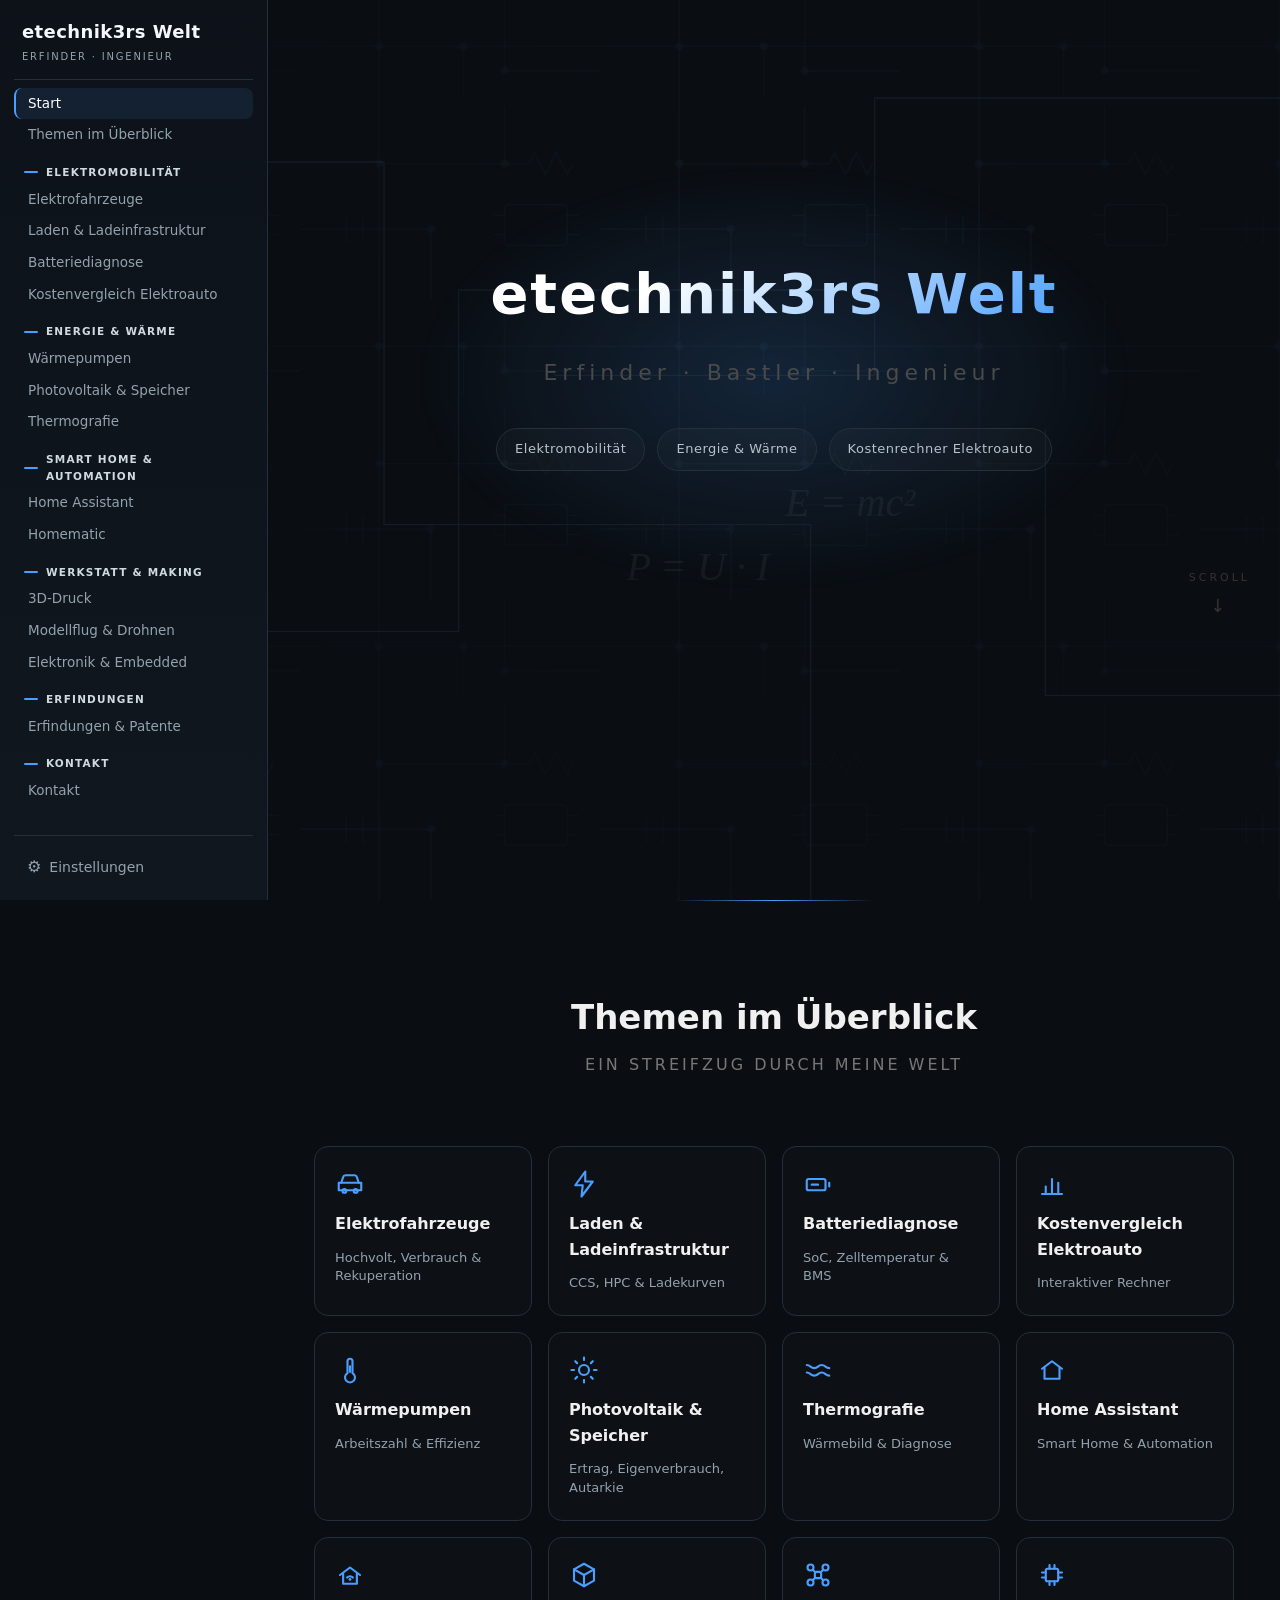
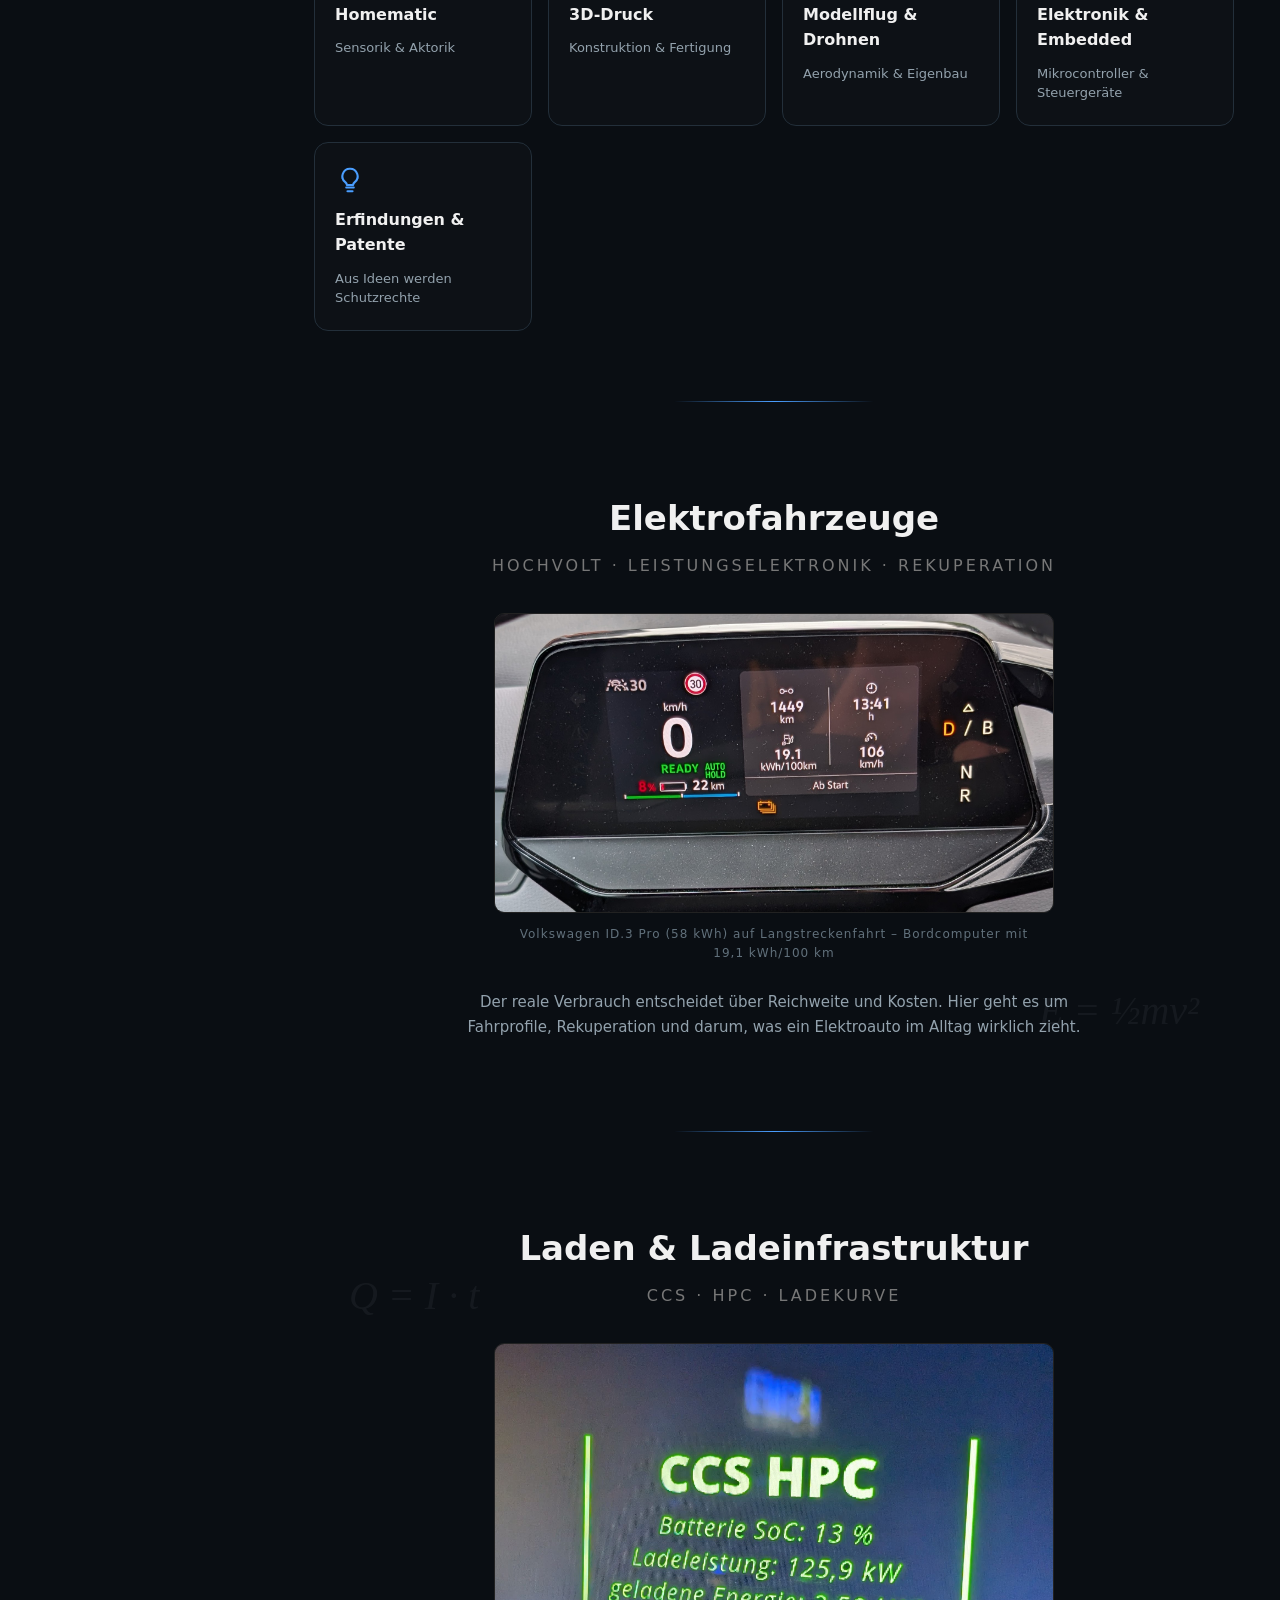
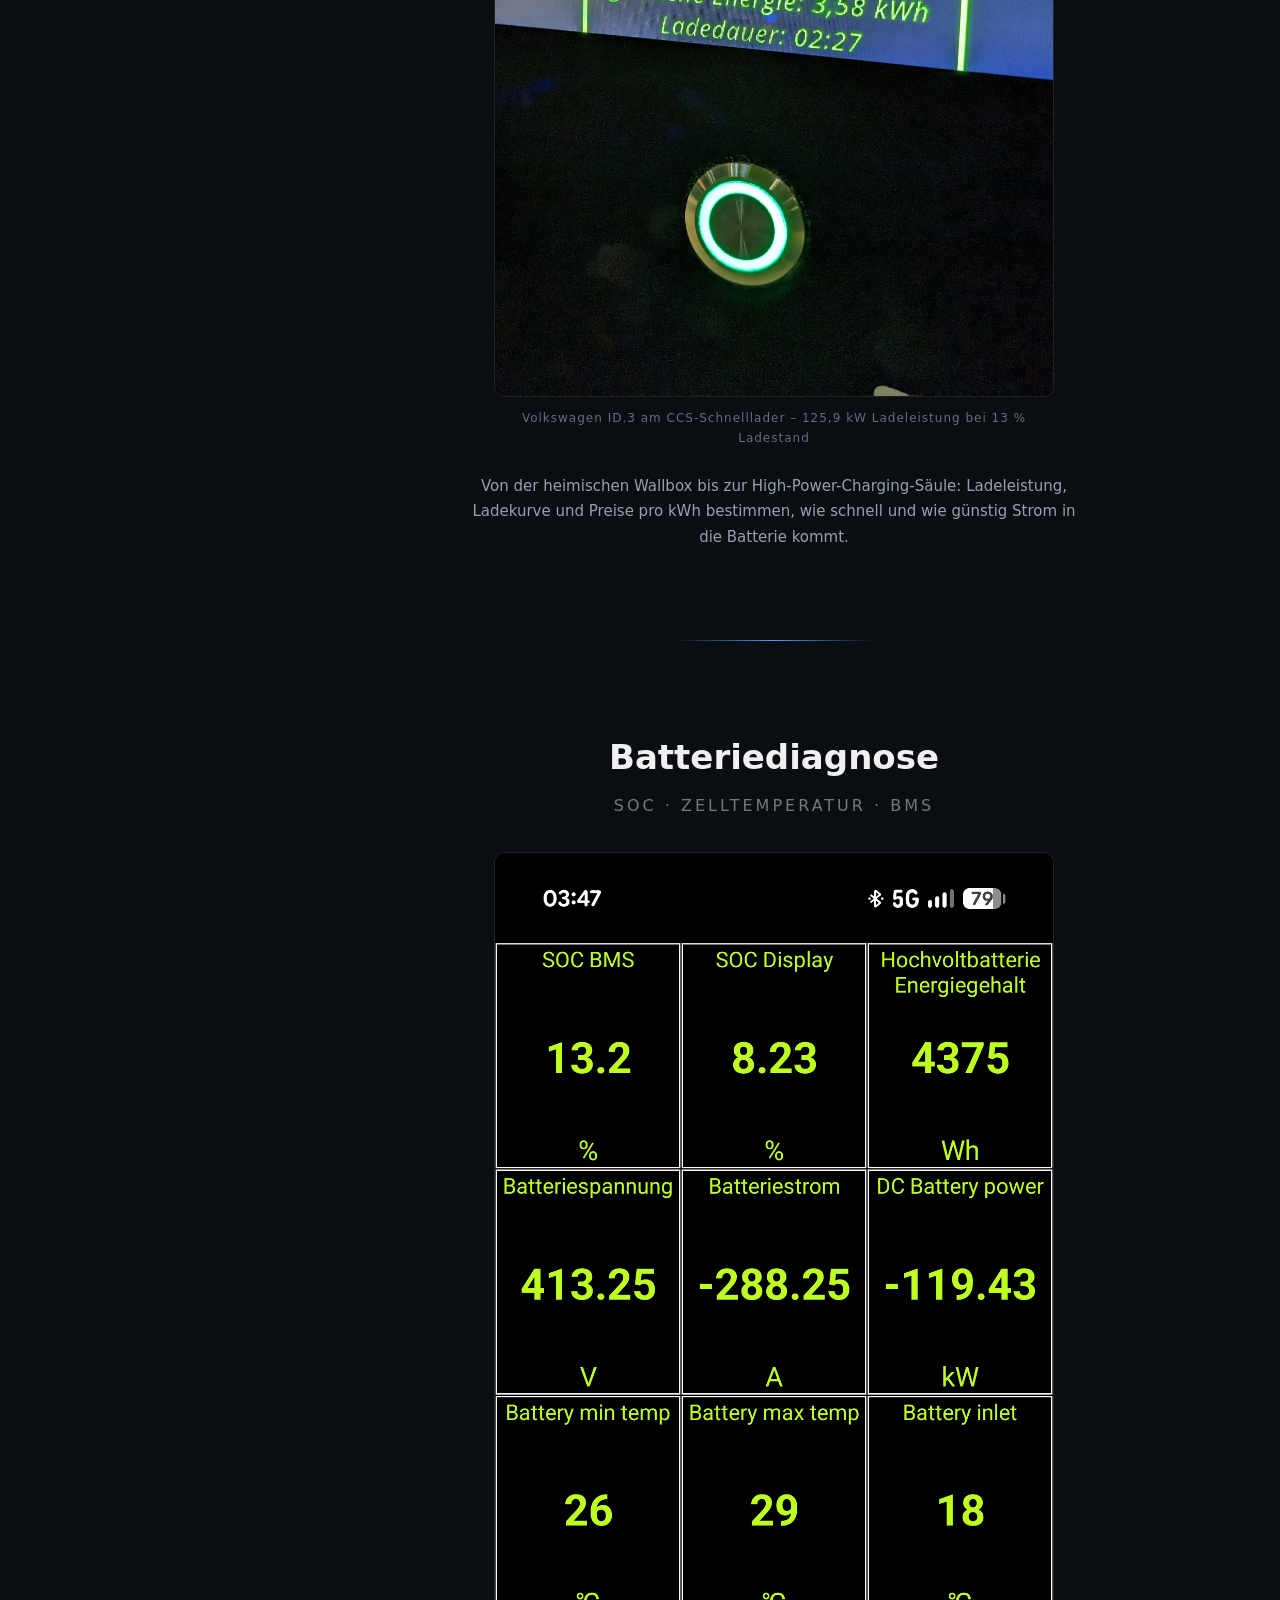
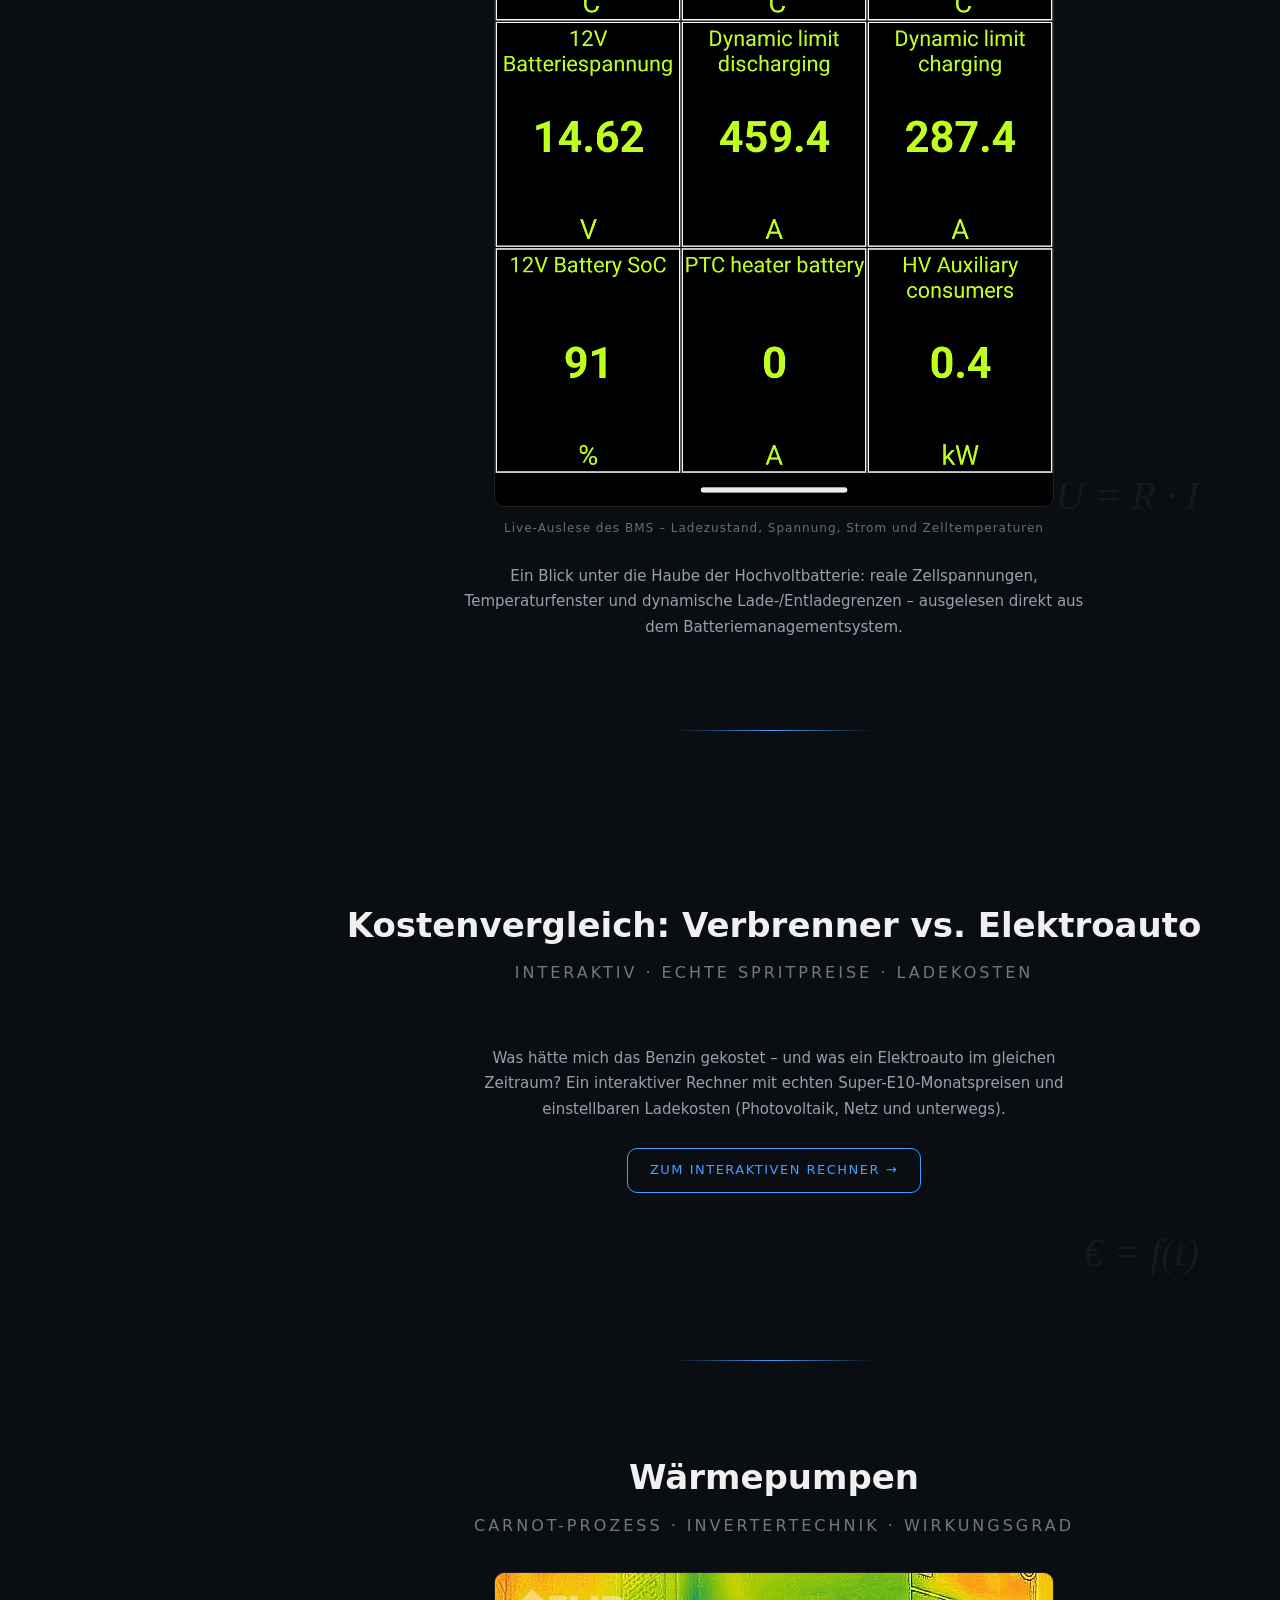
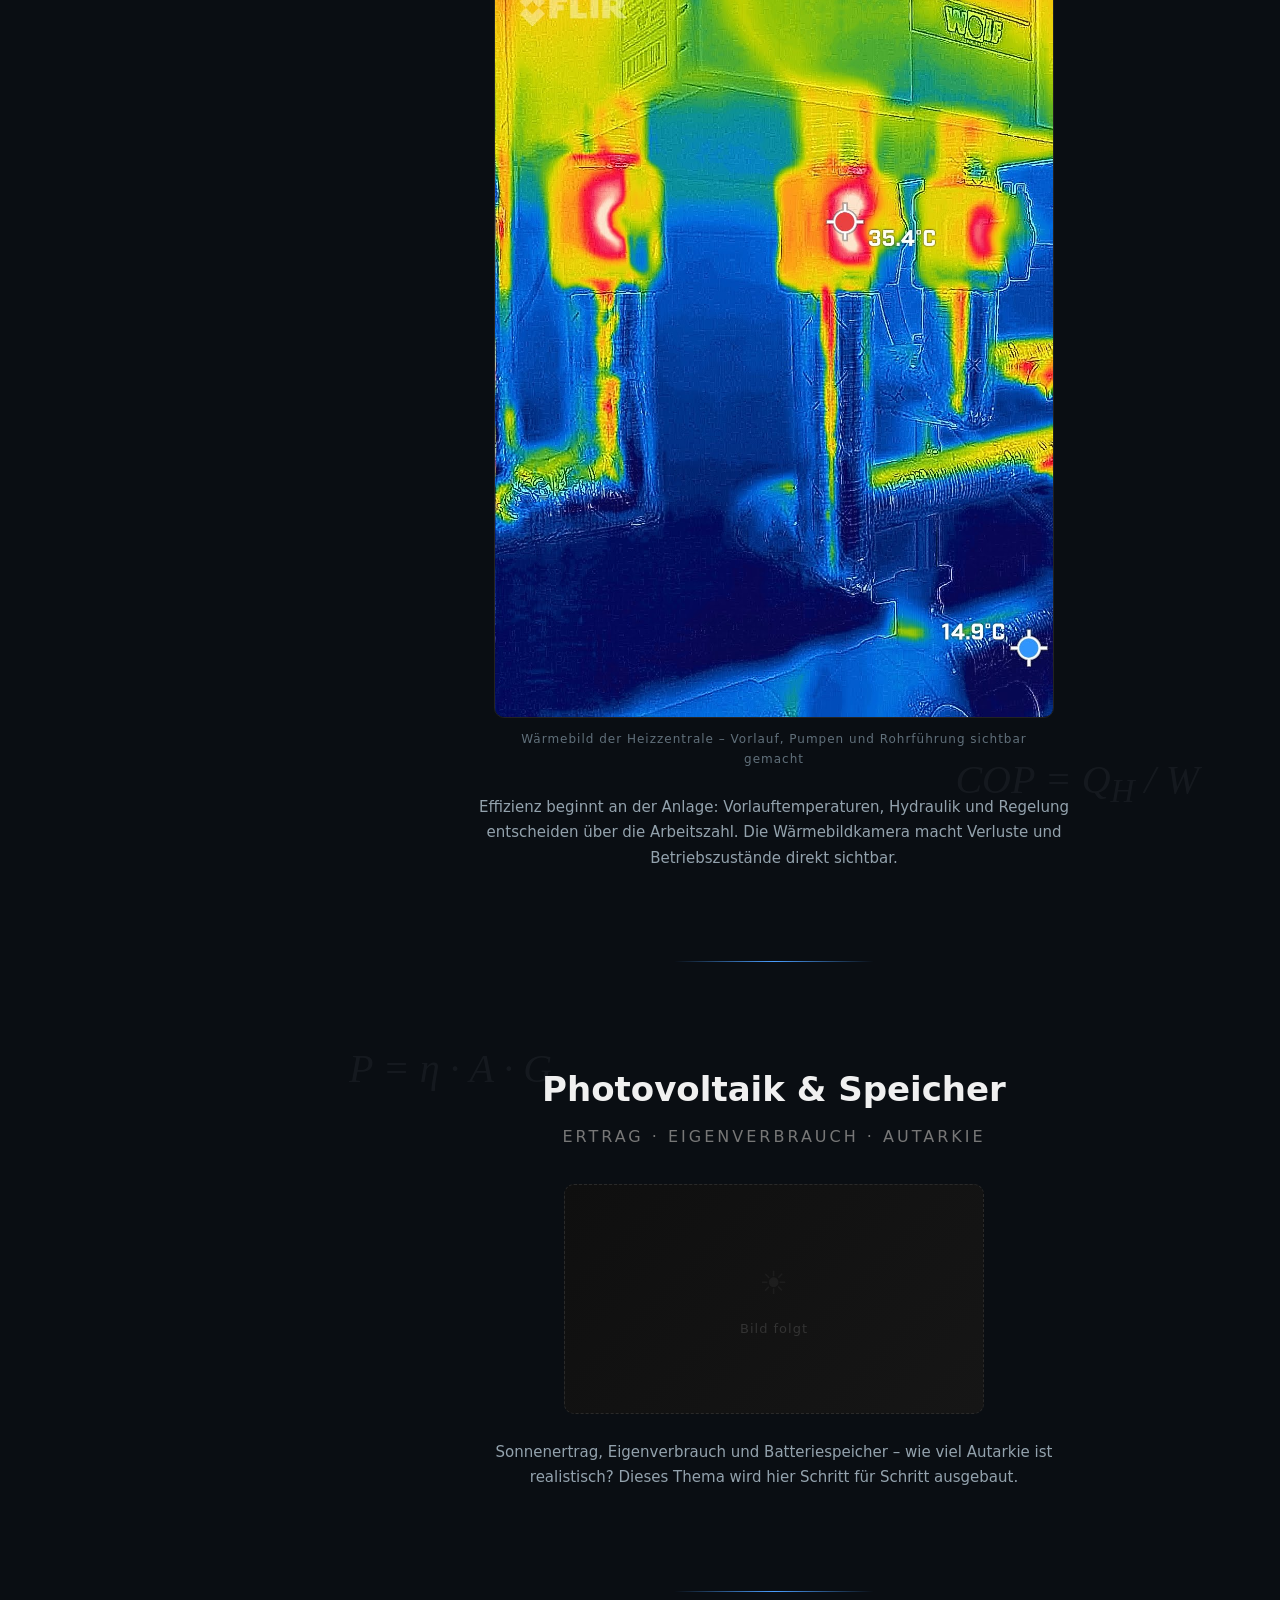
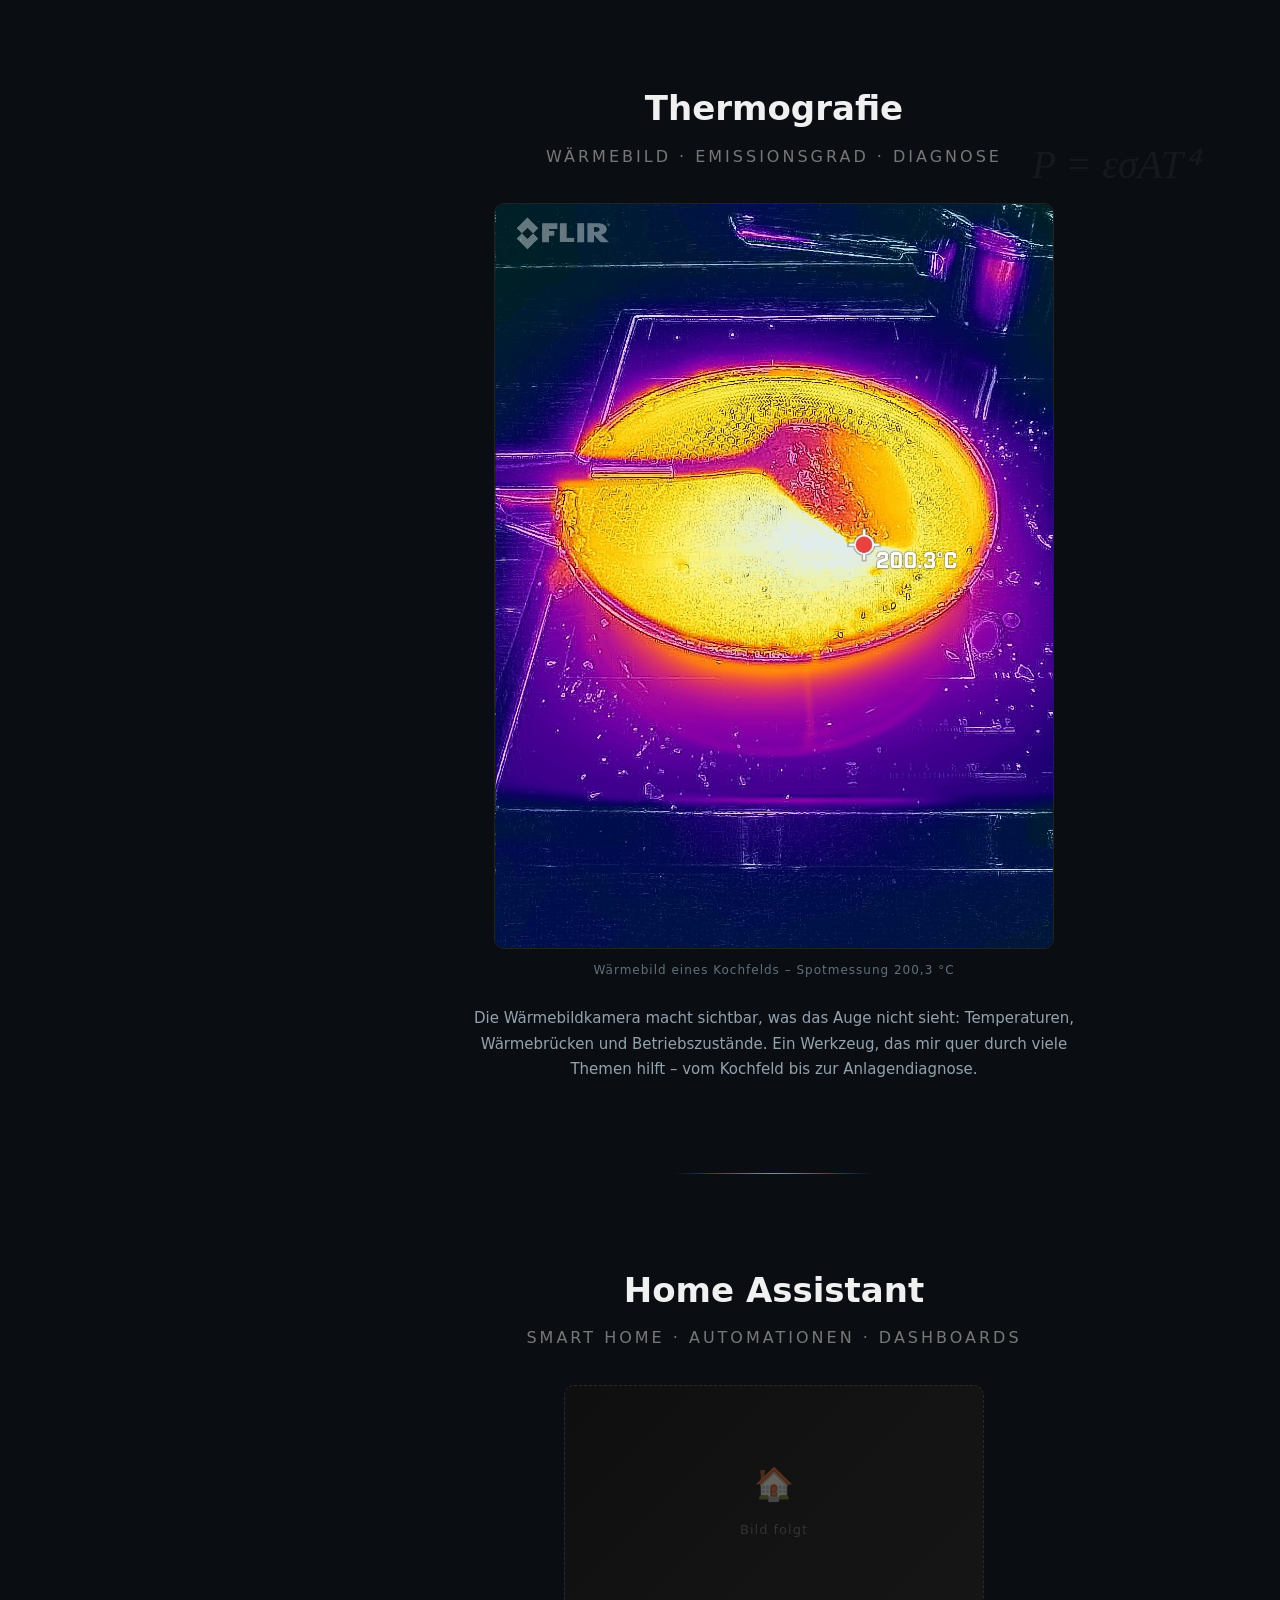
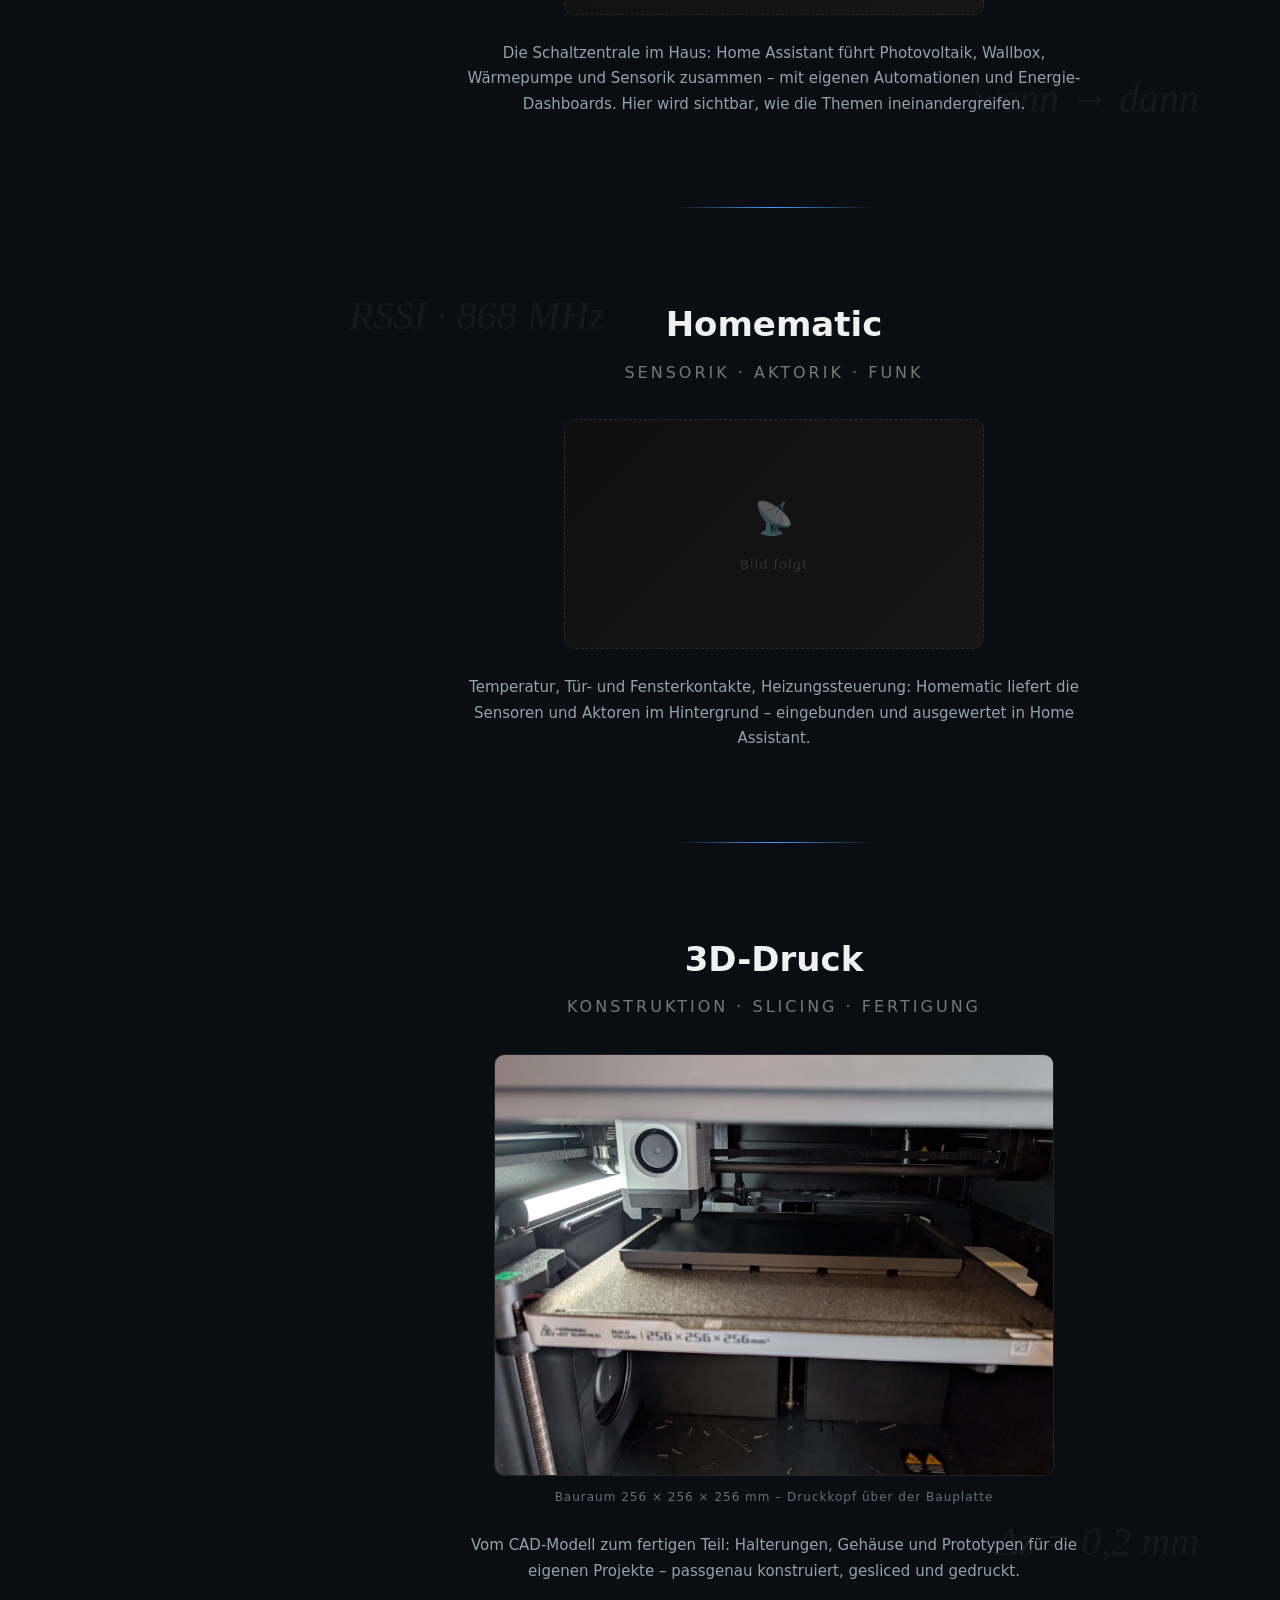
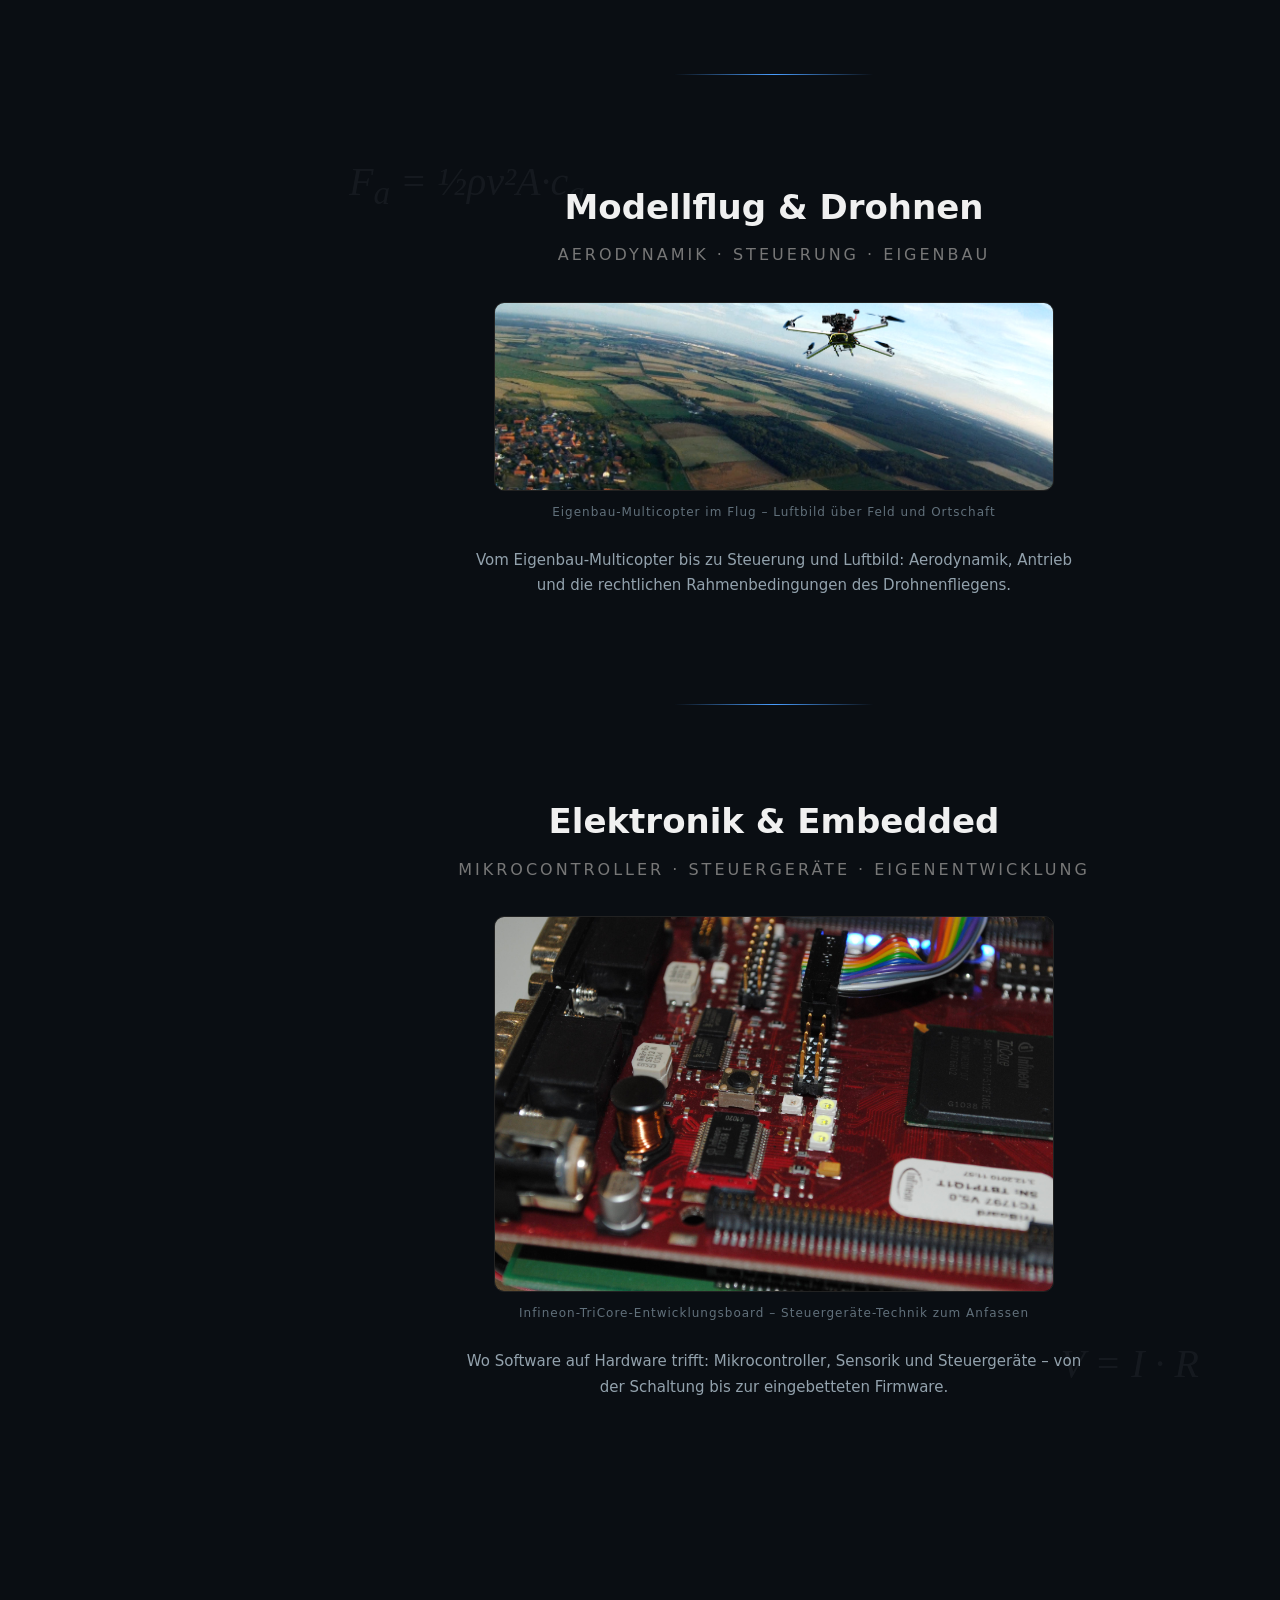
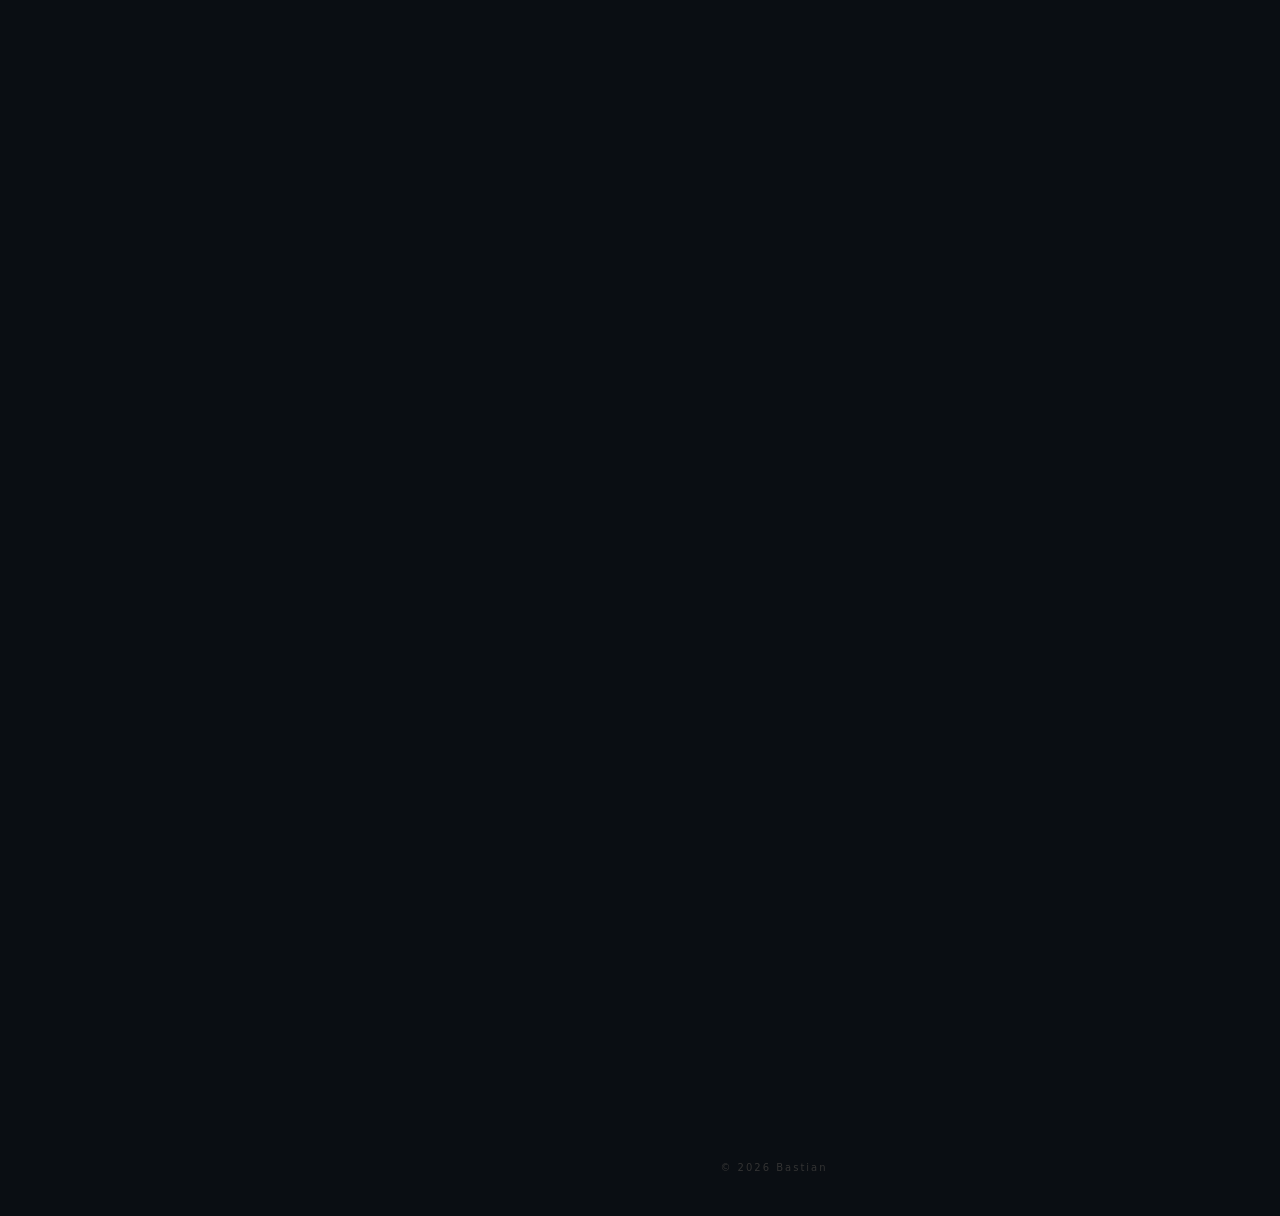
==== commit 5461c8c7: "Kostenrechner: einheitlich "Elektroauto", neue Überschrift und wählbarer Betrachtungszeitraum - Durc" ====
--- a/index.html
+++ b/index.html
@@ -416,7 +416,7 @@
             <li><a href="#elektrofahrzeuge" data-nav>Elektrofahrzeuge</a></li>
             <li><a href="#laden" data-nav>Laden &amp; Ladeinfrastruktur</a></li>
             <li><a href="#batterie" data-nav>Batteriediagnose</a></li>
-            <li><a href="#kostenrechner" data-nav>Kostenvergleich E-Auto</a></li>
+            <li><a href="#kostenrechner" data-nav>Kostenvergleich Elektroauto</a></li>
 
             <li class="nav-group">Energie &amp; W&auml;rme</li>
             <li><a href="#waermepumpen" data-nav>W&auml;rmepumpen</a></li>
@@ -474,7 +474,7 @@
         <div class="hero-chips">
             <a href="#elektrofahrzeuge">Elektromobilit&auml;t</a>
             <a href="#waermepumpen">Energie &amp; W&auml;rme</a>
-            <a href="elektroauto-kostenvergleich.html">Kostenrechner E-Auto</a>
+            <a href="elektroauto-kostenvergleich.html">Kostenrechner Elektroauto</a>
         </div>
 
         <div class="formula tl">E = mc&sup2;</div>
@@ -515,7 +515,7 @@
             <a class="topic-card" href="#elektrofahrzeuge"><svg class="ic"><use href="#i-car"/></svg><span class="tc-name">Elektrofahrzeuge</span><span class="tc-tag">Hochvolt, Verbrauch &amp; Rekuperation</span></a>
             <a class="topic-card" href="#laden"><svg class="ic"><use href="#i-bolt"/></svg><span class="tc-name">Laden &amp; Ladeinfrastruktur</span><span class="tc-tag">CCS, HPC &amp; Ladekurven</span></a>
             <a class="topic-card" href="#batterie"><svg class="ic"><use href="#i-battery"/></svg><span class="tc-name">Batteriediagnose</span><span class="tc-tag">SoC, Zelltemperatur &amp; BMS</span></a>
-            <a class="topic-card" href="elektroauto-kostenvergleich.html"><svg class="ic"><use href="#i-chart"/></svg><span class="tc-name">Kostenvergleich E-Auto</span><span class="tc-tag">Interaktiver Rechner</span></a>
+            <a class="topic-card" href="elektroauto-kostenvergleich.html"><svg class="ic"><use href="#i-chart"/></svg><span class="tc-name">Kostenvergleich Elektroauto</span><span class="tc-tag">Interaktiver Rechner</span></a>
             <a class="topic-card" href="#waermepumpen"><svg class="ic"><use href="#i-heat"/></svg><span class="tc-name">W&auml;rmepumpen</span><span class="tc-tag">Arbeitszahl &amp; Effizienz</span></a>
             <a class="topic-card" href="#photovoltaik"><svg class="ic"><use href="#i-sun"/></svg><span class="tc-name">Photovoltaik &amp; Speicher</span><span class="tc-tag">Ertrag, Eigenverbrauch, Autarkie</span></a>
             <a class="topic-card" href="#thermografie"><svg class="ic"><use href="#i-waves"/></svg><span class="tc-name">Thermografie</span><span class="tc-tag">W&auml;rmebild &amp; Diagnose</span></a>
@@ -539,7 +539,7 @@
         </figure>
         <p class="topic-desc">
             Der reale Verbrauch entscheidet &uuml;ber Reichweite und Kosten. Hier geht es um
-            Fahrprofile, Rekuperation und darum, was ein E-Auto im Alltag wirklich zieht.
+            Fahrprofile, Rekuperation und darum, was ein Elektroauto im Alltag wirklich zieht.
         </p>
         <div class="formula br">E = &frac12;mv&sup2;</div>
     </section>
@@ -579,12 +579,12 @@
     </section>
 
 
-    <!-- ── KOSTENVERGLEICH E-AUTO (Verweis auf den Rechner) ── -->
+    <!-- ── KOSTENVERGLEICH ELEKTROAUTO (Verweis auf den Rechner) ── -->
     <section id="kostenrechner" class="topic-section">
-        <div class="topic-title">Kostenvergleich E-Auto vs. Verbrenner</div>
+        <div class="topic-title">Kostenvergleich: Verbrenner vs. Elektroauto</div>
         <div class="topic-tagline">Interaktiv &middot; Echte Spritpreise &middot; Ladekosten</div>
         <p class="topic-desc">
-            Was h&auml;tte mich das Benzin gekostet &ndash; und was ein E-Auto im gleichen
+            Was h&auml;tte mich das Benzin gekostet &ndash; und was ein Elektroauto im gleichen
             Zeitraum? Ein interaktiver Rechner mit echten Super-E10-Monatspreisen und
             einstellbaren Ladekosten (Photovoltaik, Netz und unterwegs).
         </p>
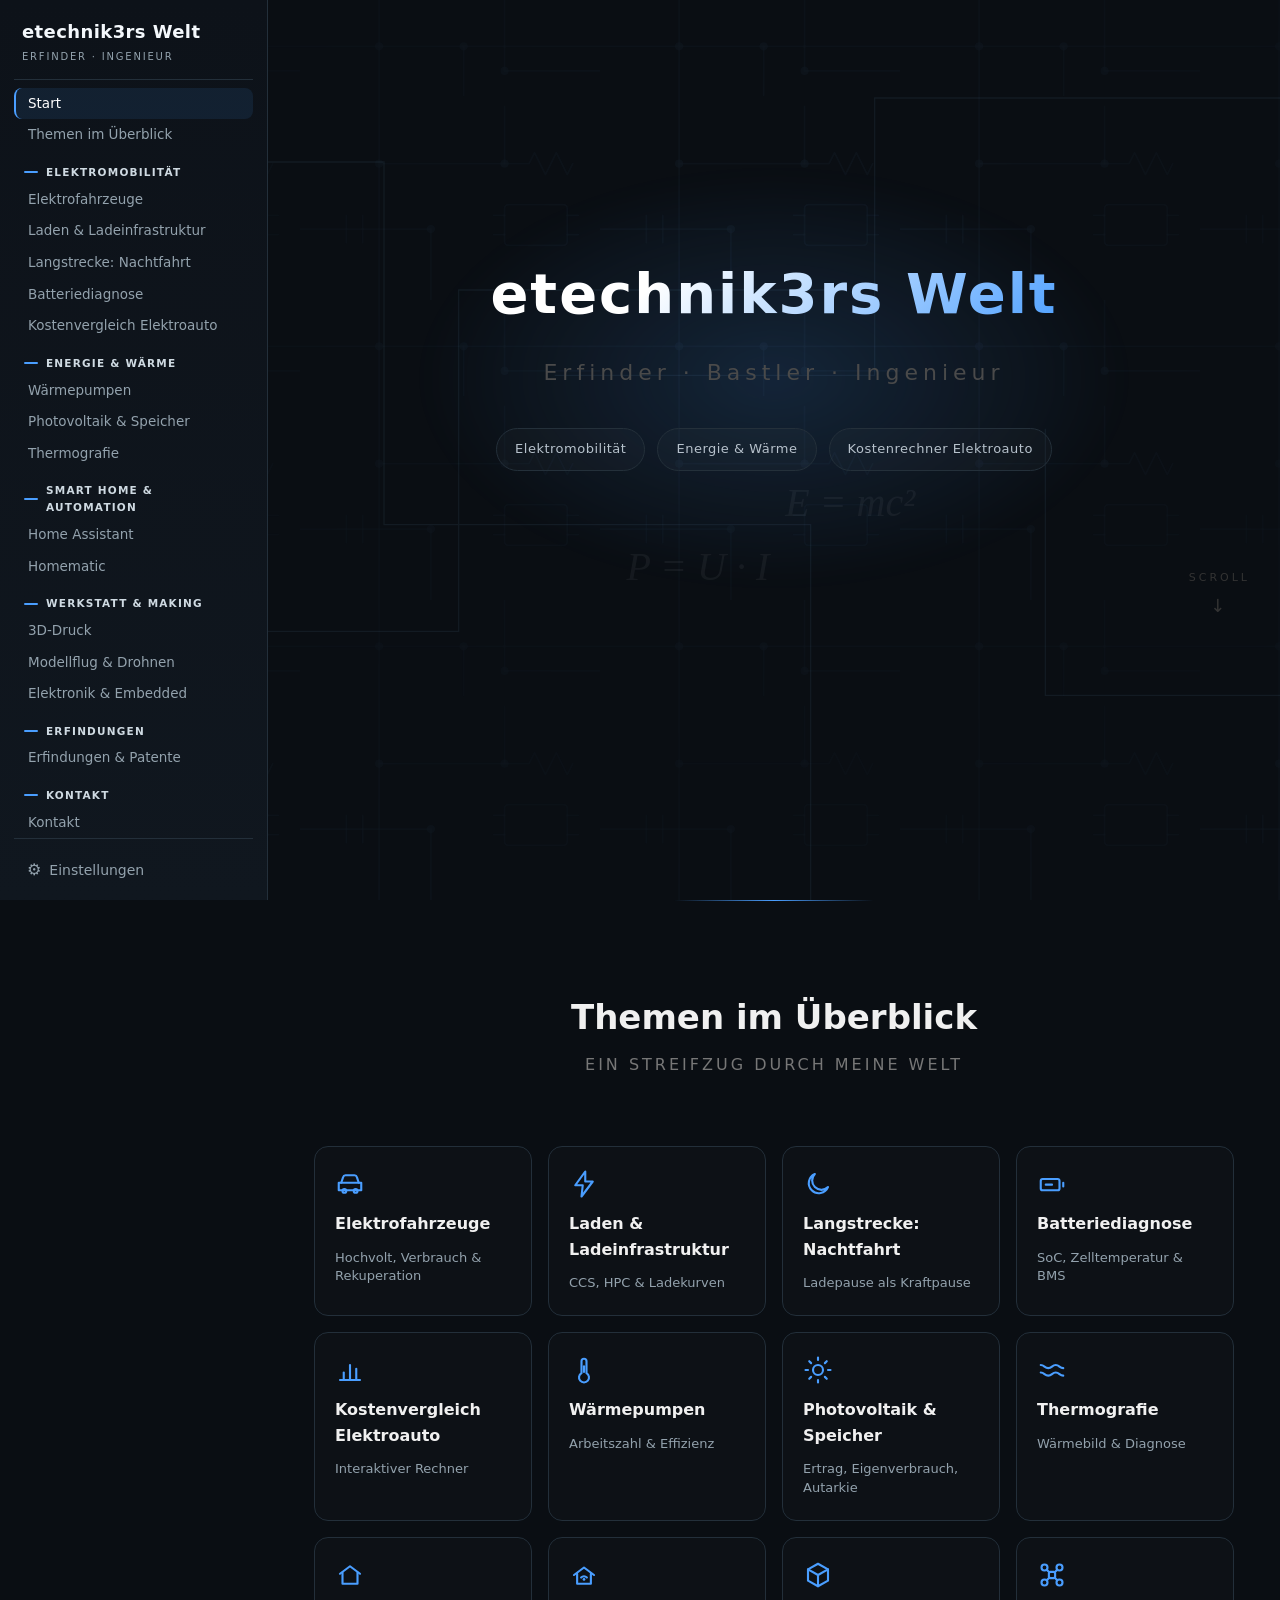
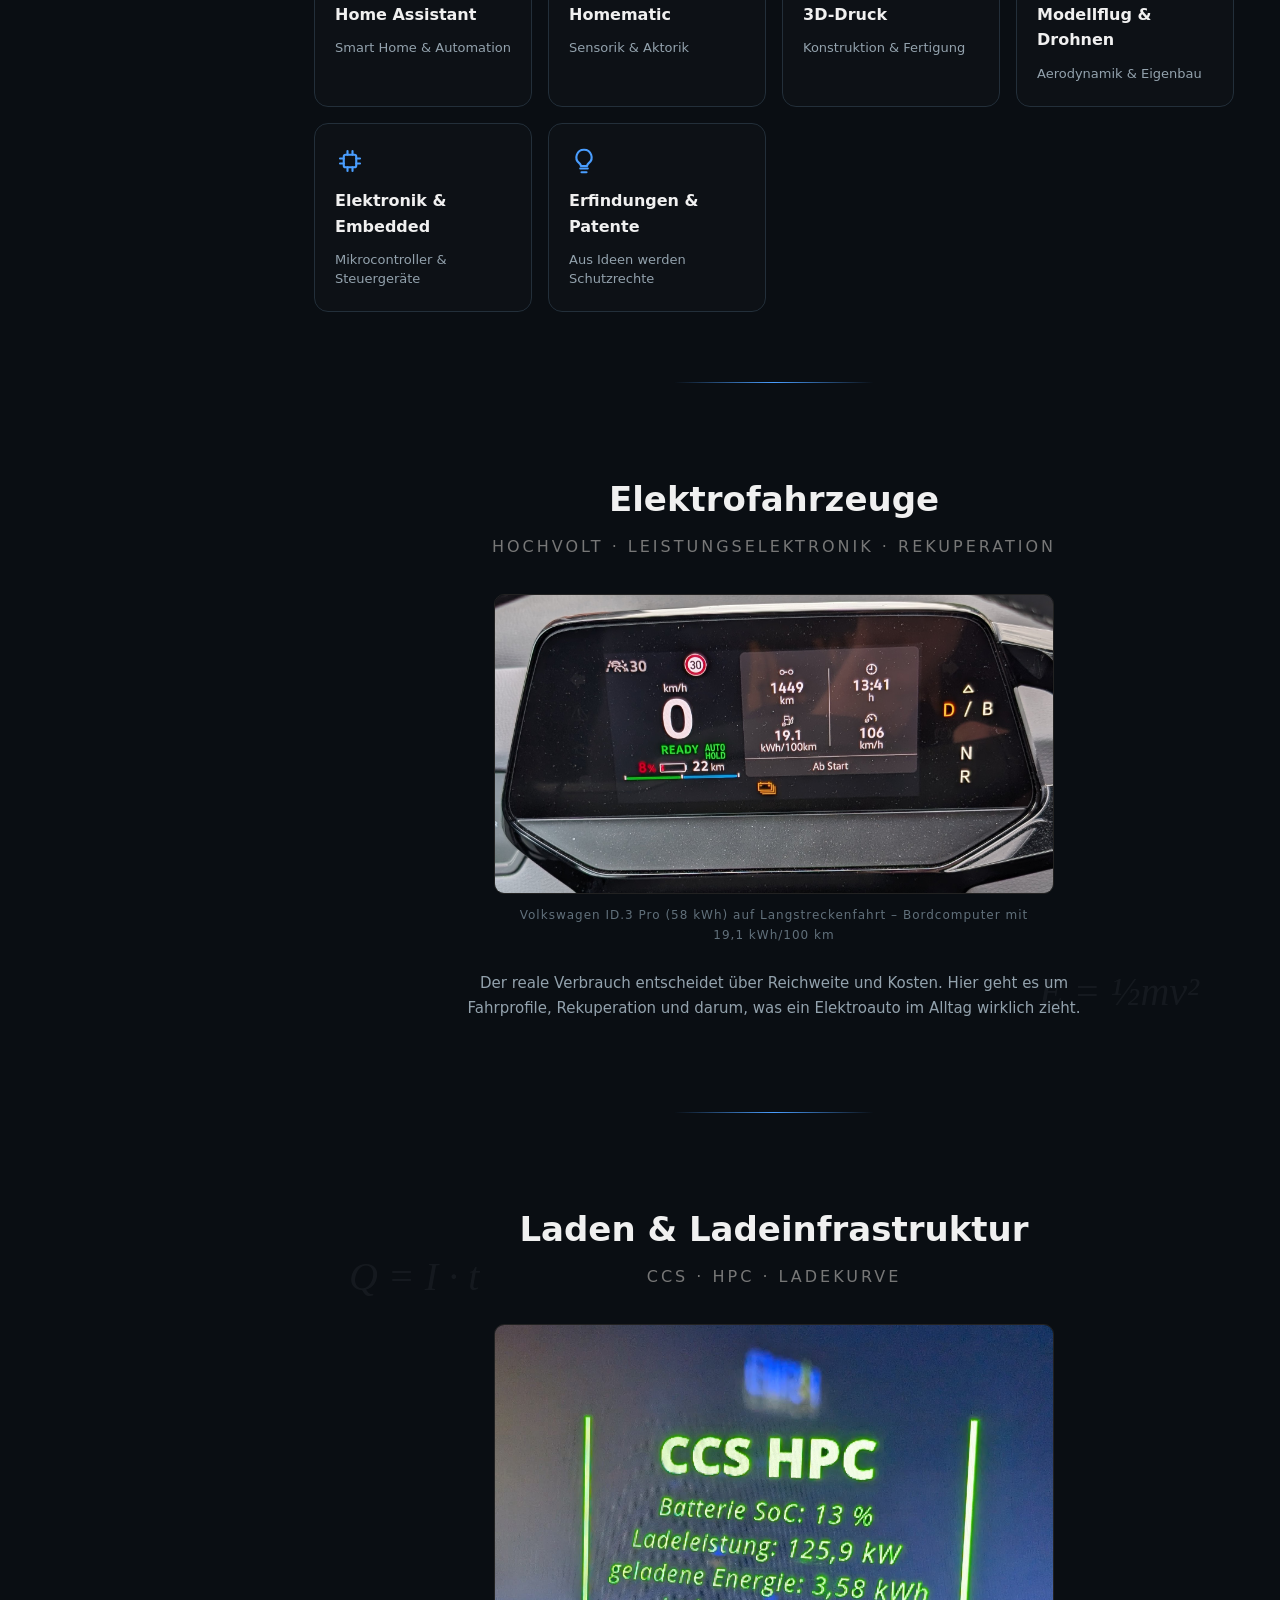
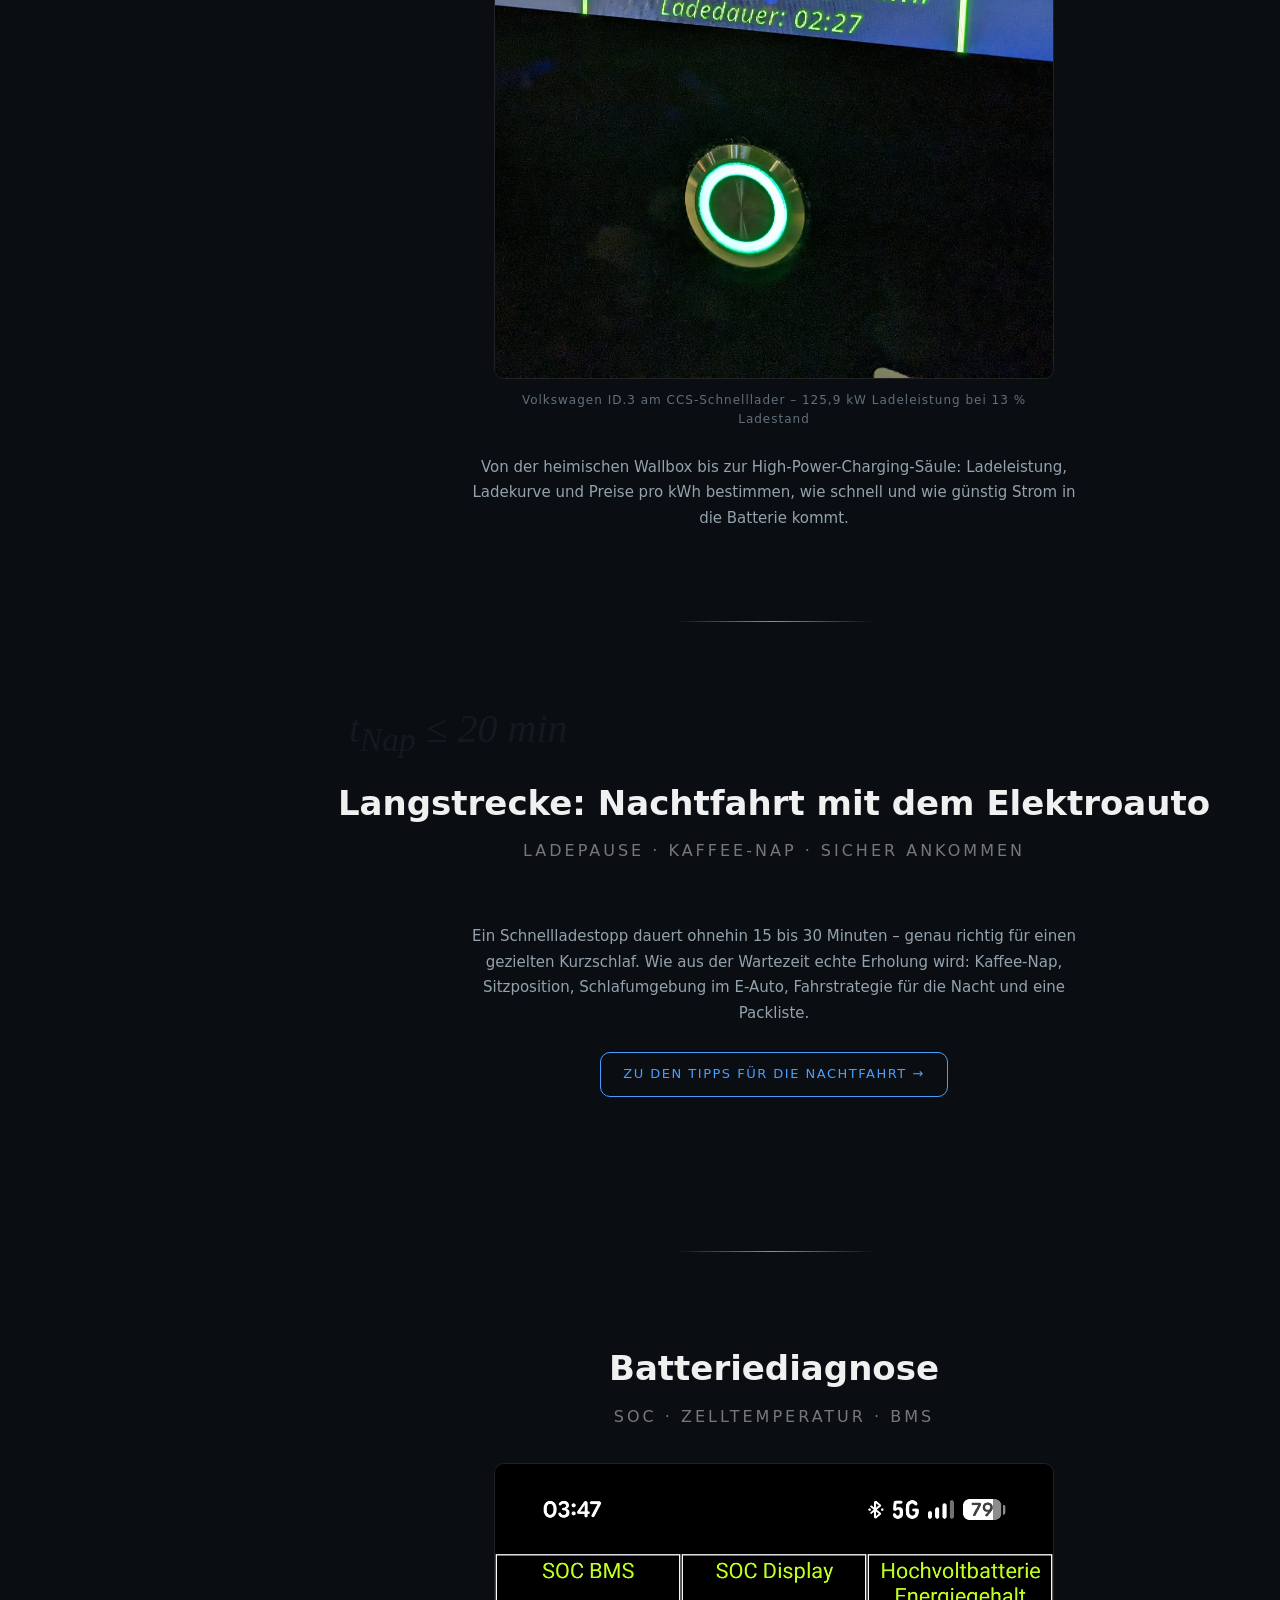
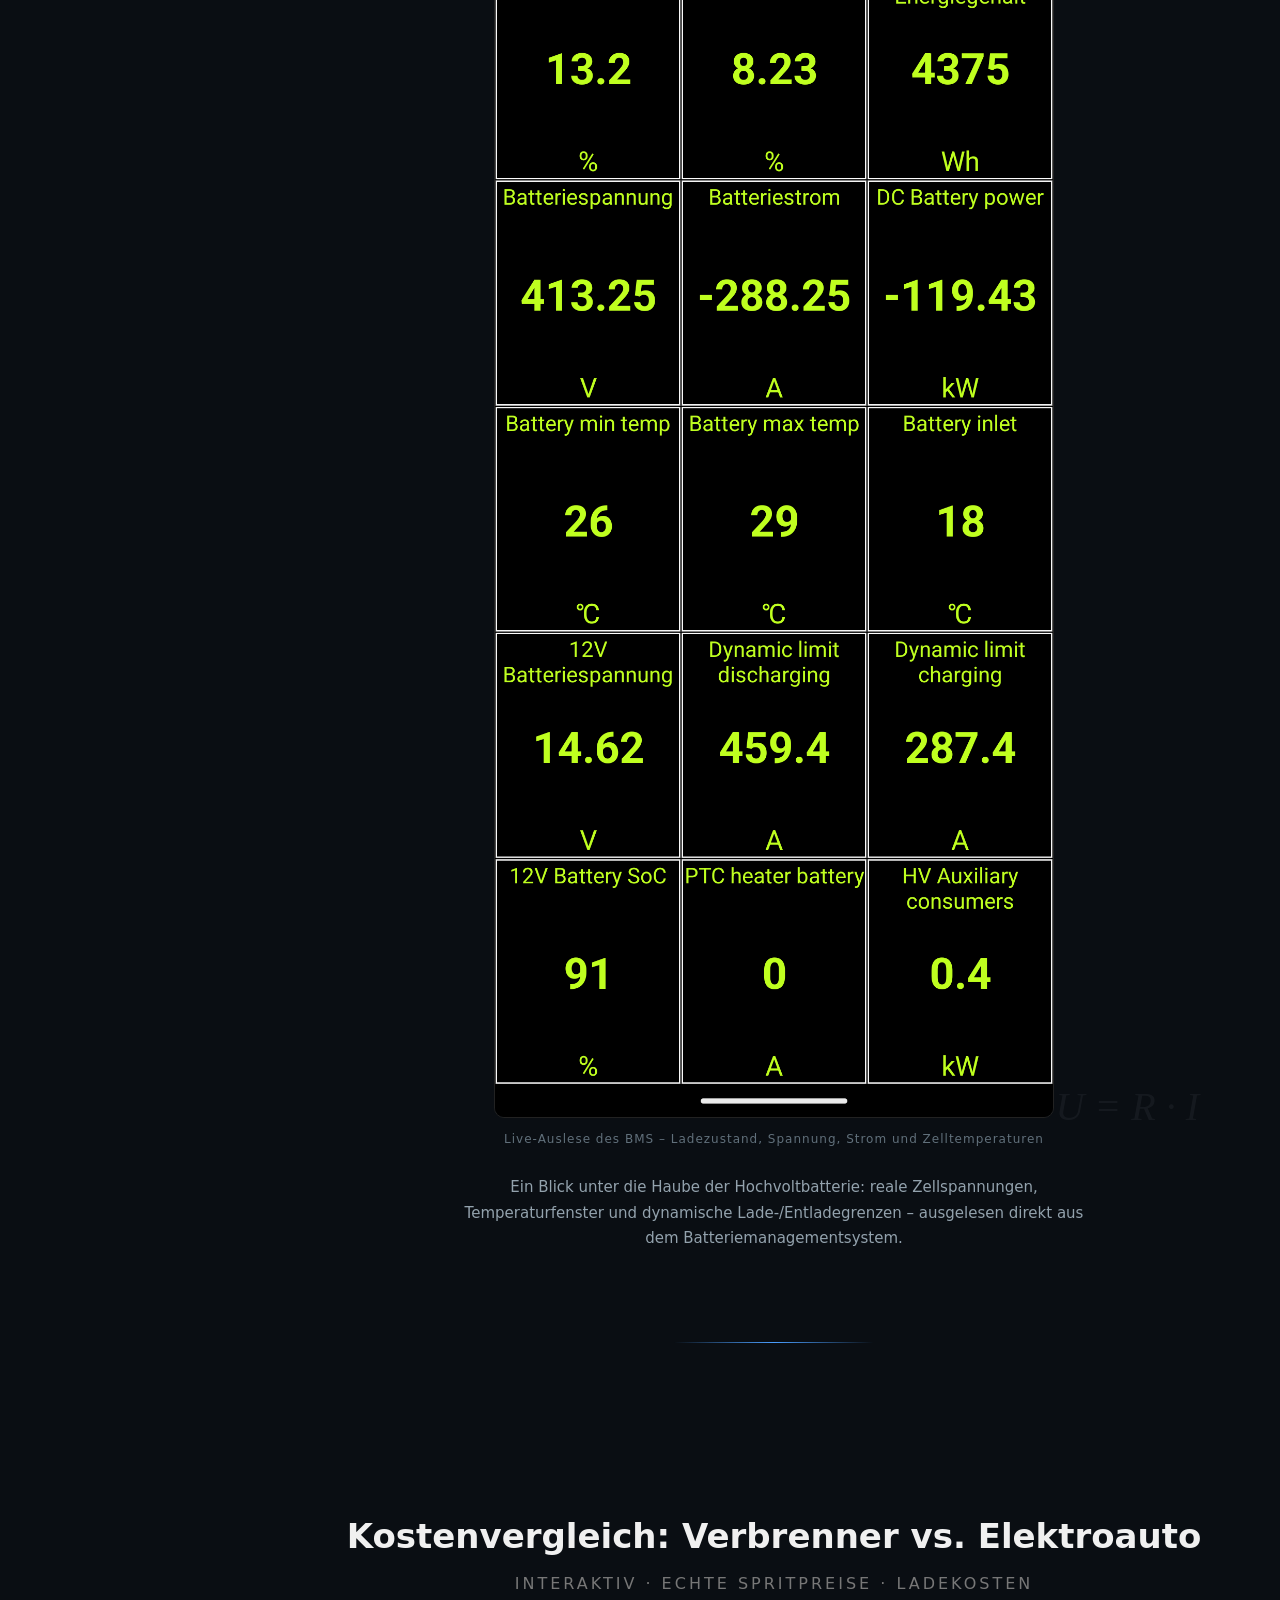
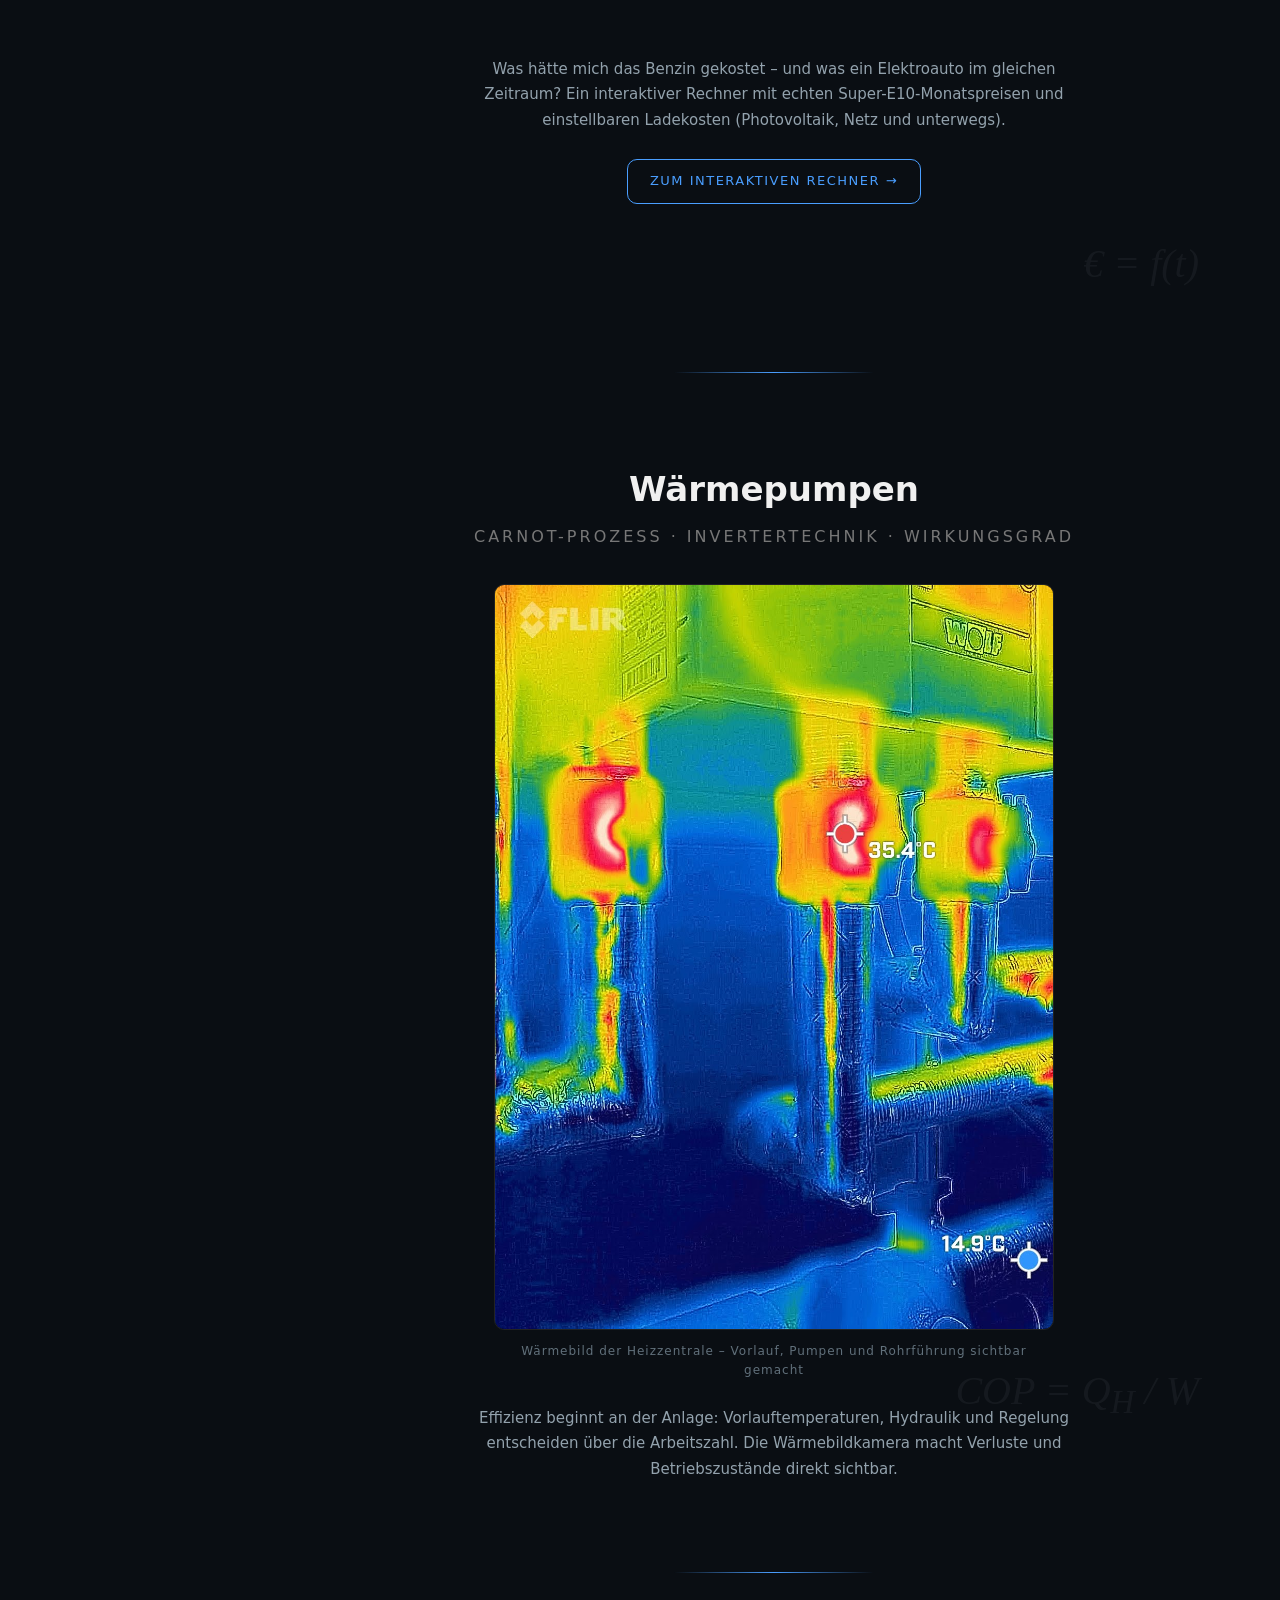
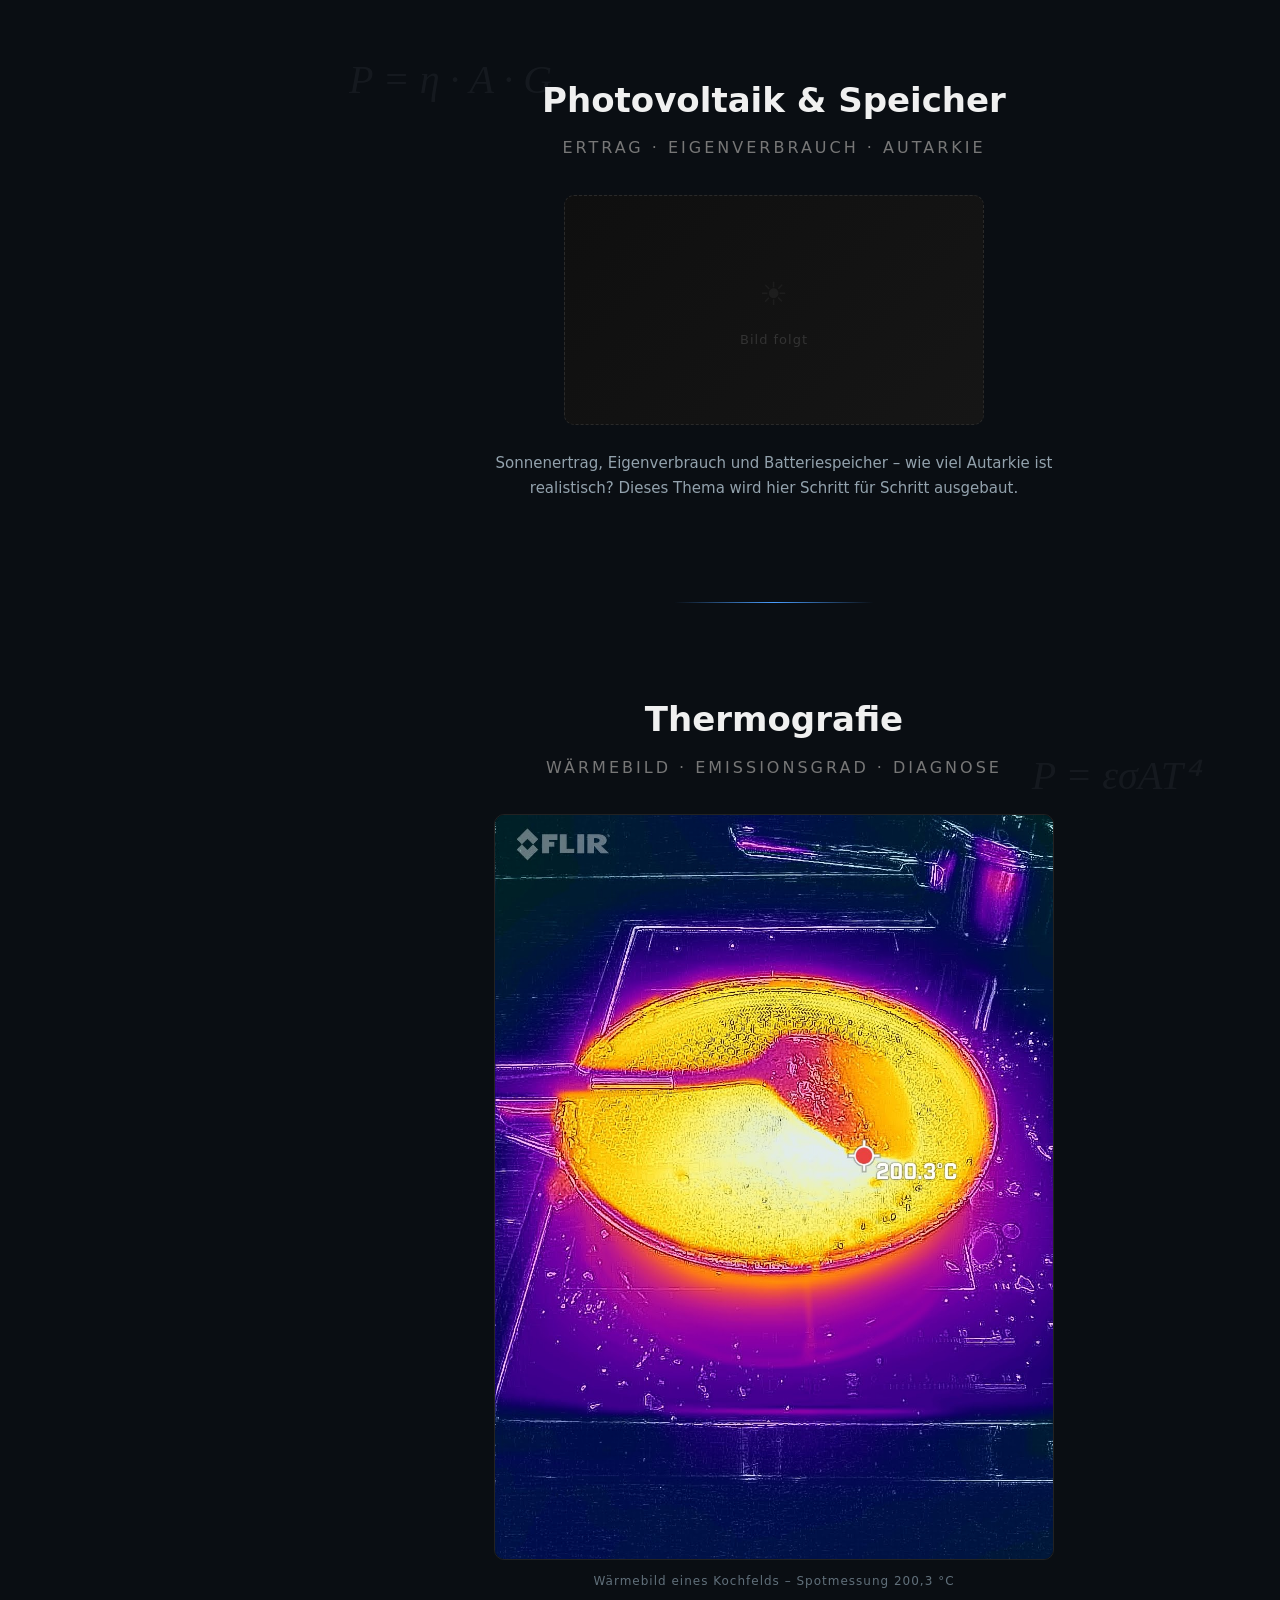
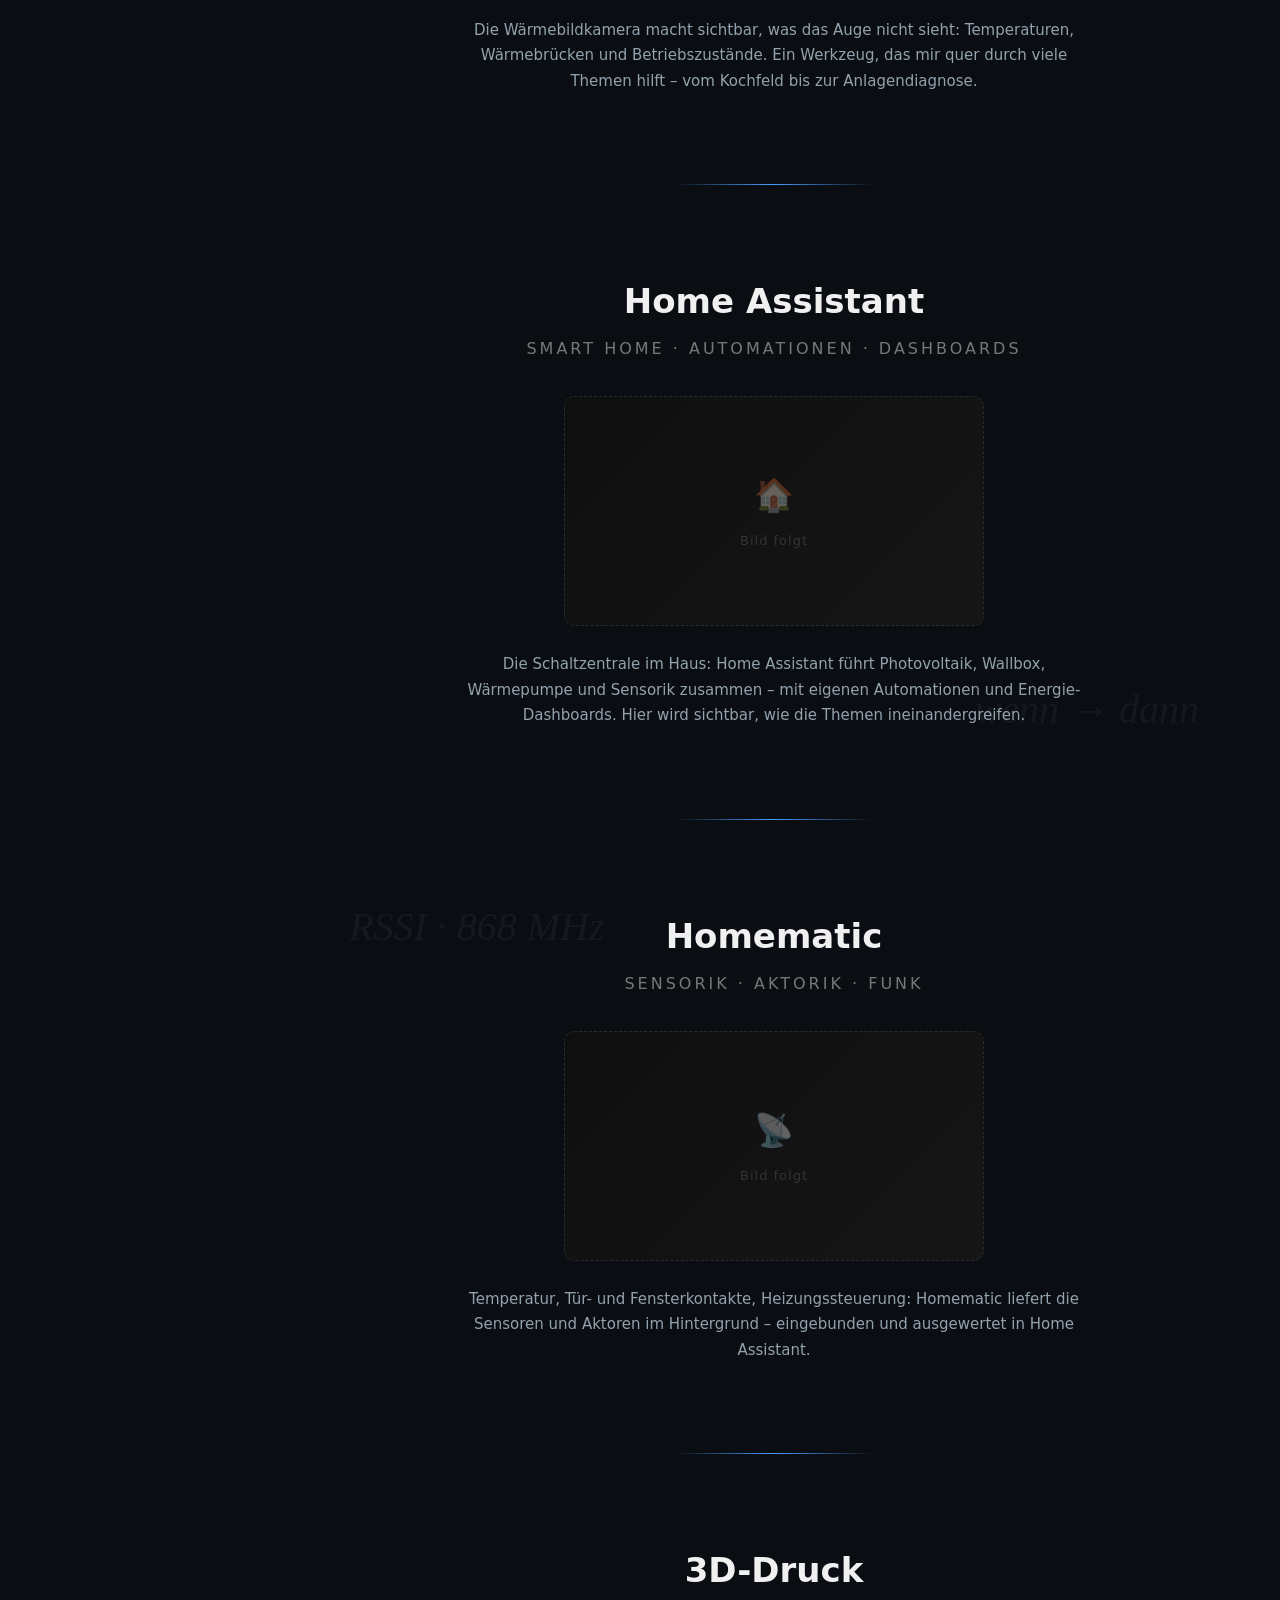
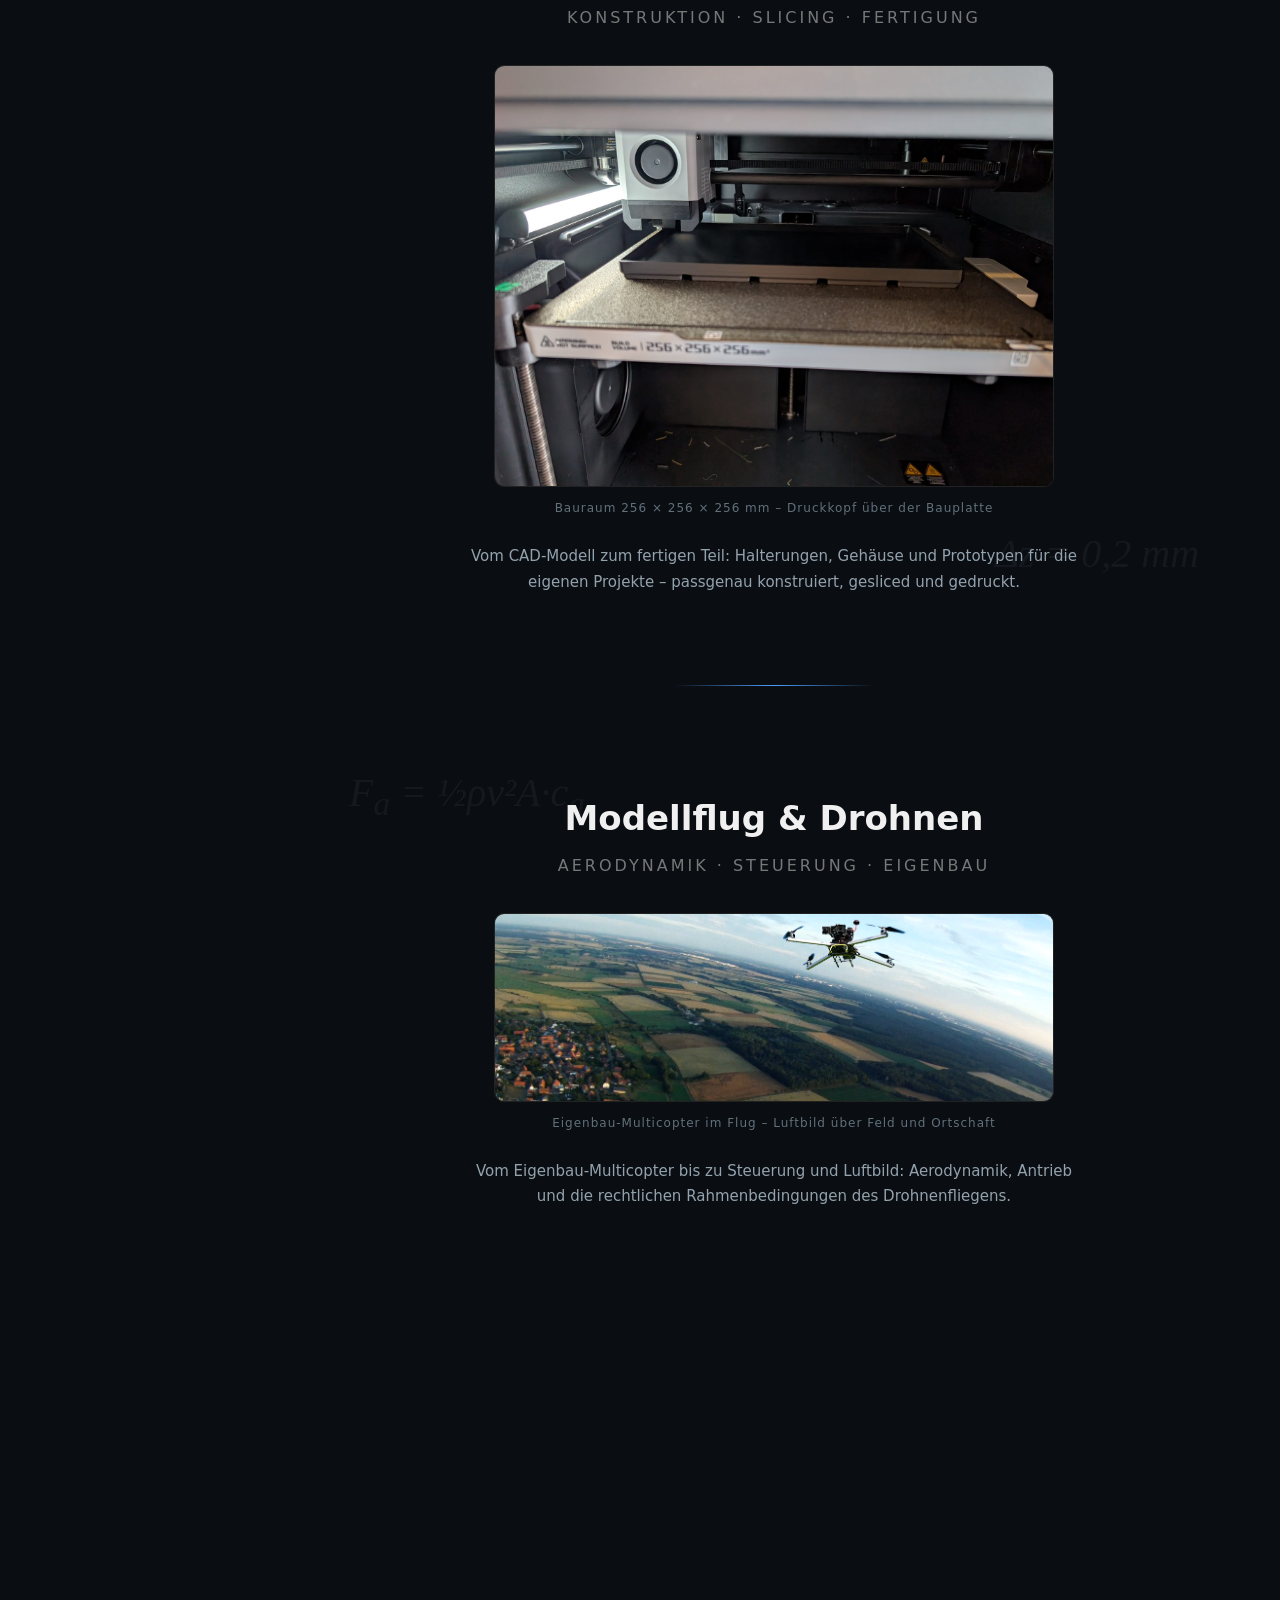
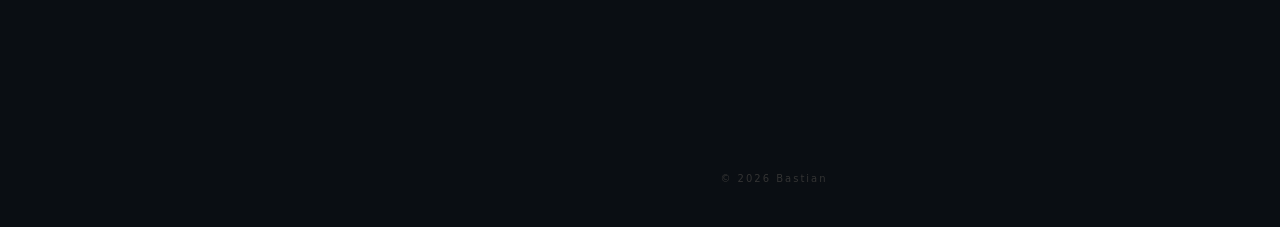
==== commit d18d0d7e: "Langstrecke: Ratgeber „Ladepause als Kraftpause“ für Nachtfahrten - Neue Seite elektroauto-nachtfahr" ====
--- a/index.html
+++ b/index.html
@@ -415,6 +415,7 @@
             <li class="nav-group">Elektromobilit&auml;t</li>
             <li><a href="#elektrofahrzeuge" data-nav>Elektrofahrzeuge</a></li>
             <li><a href="#laden" data-nav>Laden &amp; Ladeinfrastruktur</a></li>
+            <li><a href="#nachtfahrt" data-nav>Langstrecke: Nachtfahrt</a></li>
             <li><a href="#batterie" data-nav>Batteriediagnose</a></li>
             <li><a href="#kostenrechner" data-nav>Kostenvergleich Elektroauto</a></li>
 
@@ -491,6 +492,7 @@
     <svg width="0" height="0" style="position:absolute" aria-hidden="true" focusable="false">
         <symbol id="i-car" viewBox="0 0 24 24"><path d="M5 11l1.5-4.5A2 2 0 0 1 8.4 5h7.2a2 2 0 0 1 1.9 1.5L19 11"/><path d="M3 11h18v6H3z"/><circle cx="7.5" cy="17.5" r="1.5"/><circle cx="16.5" cy="17.5" r="1.5"/></symbol>
         <symbol id="i-bolt" viewBox="0 0 24 24"><path d="M13 2 5 13h6l-1 9 9-12h-6z"/></symbol>
+        <symbol id="i-moon" viewBox="0 0 24 24"><path d="M20 14.5A8 8 0 1 1 9.5 4a6.5 6.5 0 0 0 10.5 10.5z"/></symbol>
         <symbol id="i-battery" viewBox="0 0 24 24"><rect x="3" y="8" width="15" height="9" rx="1.5"/><path d="M21 11v3"/><path d="M7 12.5h5"/></symbol>
         <symbol id="i-chart" viewBox="0 0 24 24"><path d="M4 20h16"/><path d="M7 20v-6"/><path d="M12 20V8"/><path d="M17 20v-9"/></symbol>
         <symbol id="i-sun" viewBox="0 0 24 24"><circle cx="12" cy="12" r="4"/><path d="M12 2v2M12 20v2M2 12h2M20 12h2M5 5l1.5 1.5M17.5 17.5 19 19M19 5l-1.5 1.5M6.5 17.5 5 19"/></symbol>
@@ -514,6 +516,7 @@
         <div class="topic-grid">
             <a class="topic-card" href="#elektrofahrzeuge"><svg class="ic"><use href="#i-car"/></svg><span class="tc-name">Elektrofahrzeuge</span><span class="tc-tag">Hochvolt, Verbrauch &amp; Rekuperation</span></a>
             <a class="topic-card" href="#laden"><svg class="ic"><use href="#i-bolt"/></svg><span class="tc-name">Laden &amp; Ladeinfrastruktur</span><span class="tc-tag">CCS, HPC &amp; Ladekurven</span></a>
+            <a class="topic-card" href="elektroauto-nachtfahrt.html"><svg class="ic"><use href="#i-moon"/></svg><span class="tc-name">Langstrecke: Nachtfahrt</span><span class="tc-tag">Ladepause als Kraftpause</span></a>
             <a class="topic-card" href="#batterie"><svg class="ic"><use href="#i-battery"/></svg><span class="tc-name">Batteriediagnose</span><span class="tc-tag">SoC, Zelltemperatur &amp; BMS</span></a>
             <a class="topic-card" href="elektroauto-kostenvergleich.html"><svg class="ic"><use href="#i-chart"/></svg><span class="tc-name">Kostenvergleich Elektroauto</span><span class="tc-tag">Interaktiver Rechner</span></a>
             <a class="topic-card" href="#waermepumpen"><svg class="ic"><use href="#i-heat"/></svg><span class="tc-name">W&auml;rmepumpen</span><span class="tc-tag">Arbeitszahl &amp; Effizienz</span></a>
@@ -562,6 +565,20 @@
     </section>
 
 
+    <!-- ── LANGSTRECKE: NACHTFAHRT (Verweis auf den Ratgeber) ── -->
+    <section id="nachtfahrt" class="topic-section">
+        <div class="topic-title">Langstrecke: Nachtfahrt mit dem Elektroauto</div>
+        <div class="topic-tagline">Ladepause &middot; Kaffee-Nap &middot; Sicher ankommen</div>
+        <p class="topic-desc">
+            Ein Schnellladestopp dauert ohnehin 15 bis 30&nbsp;Minuten &ndash; genau richtig f&uuml;r einen
+            gezielten Kurzschlaf. Wie aus der Wartezeit echte Erholung wird: Kaffee-Nap, Sitzposition,
+            Schlafumgebung im E-Auto, Fahrstrategie f&uuml;r die Nacht und eine Packliste.
+        </p>
+        <a class="topic-link" href="elektroauto-nachtfahrt.html">Zu den Tipps f&uuml;r die Nachtfahrt &#8594;</a>
+        <div class="formula tl">t<sub>Nap</sub> &le; 20&nbsp;min</div>
+    </section>
+
+
     <!-- ── BATTERIEDIAGNOSE ── -->
     <section id="batterie" class="topic-section">
         <div class="topic-title">Batteriediagnose</div>
